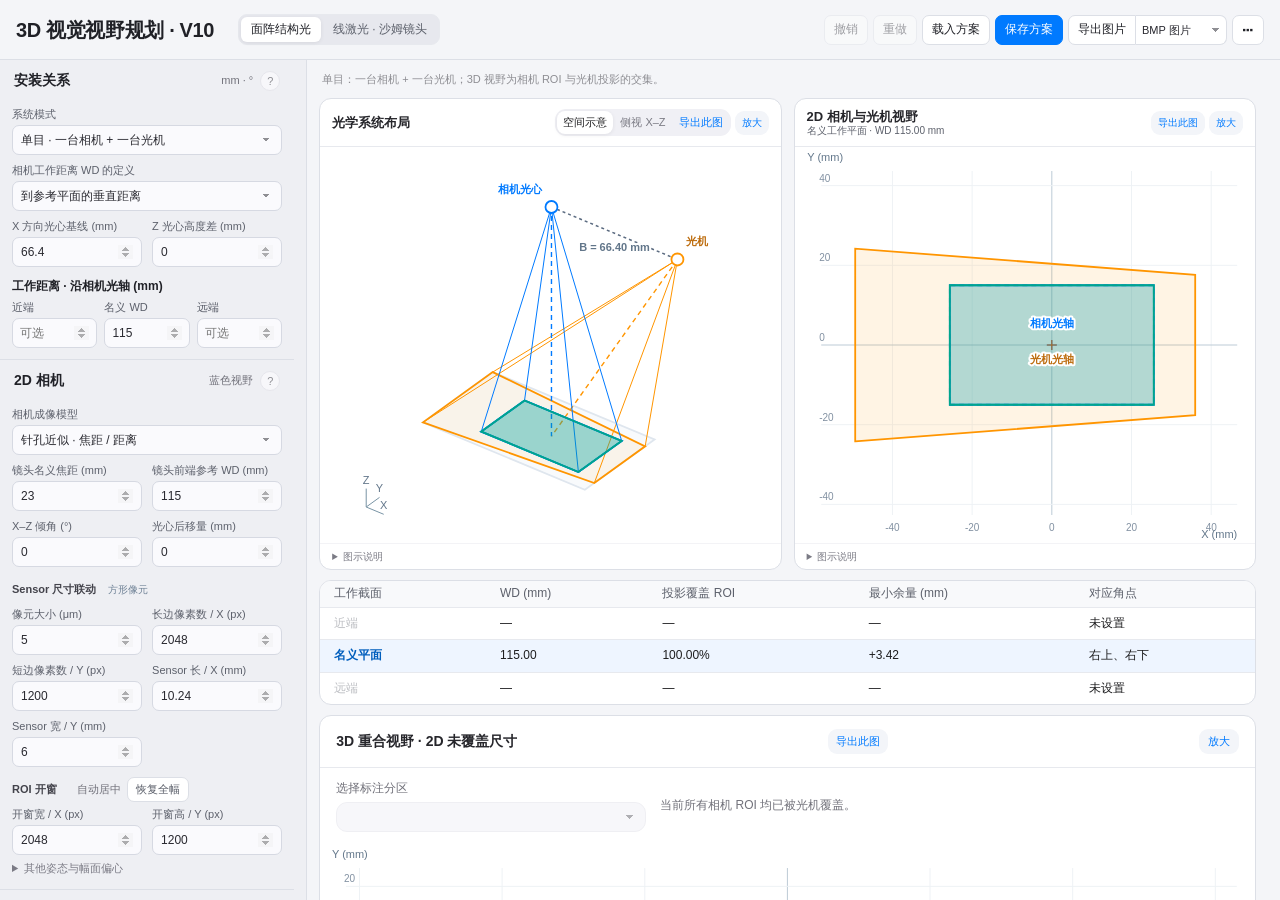
==== index.html @ a99bb9f6 "Deploy the V10.3 field-of-view planner" ====
<!doctype html>
<html lang="zh-CN"><head><meta charset="utf-8"><meta name="viewport" content="width=device-width,initial-scale=1"><title>3D 视觉 · 光机与相机视野规划</title><style>
:root{font-family:Inter,"Segoe UI","Microsoft YaHei",sans-serif;color:#233149;background:#f1f4f8;font-size:14px;--c:#2475cf;--p:#e18a23;--o:#118675}*{box-sizing:border-box}body{margin:0}header{padding:24px 30px 20px;background:#142c43;color:white;display:flex;align-items:center;justify-content:space-between;gap:16px}h1{font-size:24px;font-weight:650;margin:0 0 8px}header p{margin:0;color:#b8c9d9;font-size:13px}.brand{color:#85dbc7;font-size:11px;letter-spacing:2px;margin-bottom:8px}.actions{display:flex;gap:8px;flex-wrap:wrap}button,.filelabel{cursor:pointer;border:1px solid #ced9e3;border-radius:7px;padding:8px 12px;background:white;color:#21374b;font:inherit;font-size:12px}button:hover,.filelabel:hover{background:#eaf2f8}button.primary{background:#137e70;color:white;border-color:#137e70}button:disabled{opacity:.45;cursor:default}main{display:grid;grid-template-columns:340px minmax(0,1fr);max-width:1800px;margin:auto;gap:18px;padding:20px}aside{display:flex;flex-direction:column;gap:12px}.panel{background:white;border:1px solid #dbe3ec;border-radius:10px;overflow:hidden}.phead{padding:14px 16px;border-bottom:1px solid #e9edf2;display:flex;align-items:center;justify-content:space-between;gap:8px}h2{font-size:15px;margin:0;font-weight:650}.body{padding:14px 16px}.small{font-size:12px;color:#65768b;line-height:1.65}.fields{display:grid;grid-template-columns:1fr 1fr;gap:12px}label{display:block;font-size:12px;color:#586a80}input,select{display:block;width:100%;min-width:0;margin-top:5px;border:1px solid #ccd7e1;border-radius:5px;padding:7px 9px;background:#fff;color:#1d3046;font:inherit;font-size:14px}input:focus,select:focus{outline:2px solid #79c6b8;outline-offset:1px}.wide{grid-column:1/-1}details{margin-top:12px}summary{cursor:pointer;color:#566c83;font-size:12px;padding:4px 0}details .fields{margin-top:10px}.device-title{border-left:3px solid var(--c);padding-left:8px}.projector-title{border-color:var(--p)}.content{min-width:0;display:flex;flex-direction:column;gap:16px}.plots{display:grid;grid-template-columns:1fr 1fr;gap:14px}.plot{width:100%;height:370px;display:block;touch-action:pan-y}.caption{padding:0 16px 12px;font-size:11px;line-height:1.65;color:#64768b}.legend{display:flex;gap:14px;flex-wrap:wrap;align-items:center;font-size:12px;color:#526b81}.legend span:before{content:'';display:inline-block;width:10px;height:10px;border-radius:2px;background:var(--c);margin-right:5px}.legend .proj:before{background:var(--p)}.legend .over:before{background:var(--o)}.legend .full:before{background:transparent;border:1px dashed var(--c)}.tabs{display:flex;gap:4px}.tabs button{padding:5px 8px;font-size:11px}.tabs button.active{background:#e0f3ef;border-color:#75b9ad;color:#126b5f}.plane-controls{display:grid;grid-template-columns:auto 140px minmax(0,1fr);align-items:center;gap:16px;padding:14px 16px}.plane-controls input{margin:0}.status{font-size:12px;color:#16786a;background:#eaf5f1;padding:11px 15px;border:1px solid #c7e5dc;border-radius:7px;line-height:1.7}.status.bad{color:#9b4325;background:#fff2e9;border-color:#efc6b5}.error{background:#fff0ee;border:1px solid #e6b2a7;border-radius:8px;padding:13px 16px;color:#9f3628}#error[hidden]{display:none}.table-wrap{overflow:auto}table{border-collapse:collapse;width:100%;font-size:12px;text-align:right}th,td{padding:11px 14px;border-bottom:1px solid #e9edf2;white-space:nowrap}th{font-weight:500;color:#65778c;background:#fafbfd}th:first-child,td:first-child{text-align:left}.details-grid{display:grid;grid-template-columns:1fr 1fr;gap:16px}.note{line-height:1.85;color:#586c81;font-size:12px}.note p{margin:8px 0}.note a{color:#2475cf}.bottom{padding:0 30px 24px;text-align:center;color:#789;font-size:11px}#toast{font-size:12px;color:#c7eee4}svg text{font-family:Inter,"Microsoft YaHei",sans-serif;font-size:11px;fill:#62768a}svg .tick{fill:#8291a2;font-size:10px}svg .annot{font-size:11px;font-weight:600;paint-order:stroke;stroke:white;stroke-width:4px;stroke-linejoin:round}svg .axis{stroke:#bfccd8;stroke-width:1}button:focus-visible,summary:focus-visible{outline:2px solid #167f70;outline-offset:2px}@media(min-width:1400px){.plot{height:420px}}@media(max-width:1100px){main{grid-template-columns:300px minmax(0,1fr)}.plots,.details-grid{grid-template-columns:1fr}}@media(max-width:760px){header{padding:20px;display:block}.actions{margin-top:16px}main{grid-template-columns:1fr;padding:12px}aside{order:1}.content{order:0}.plots{grid-template-columns:1fr}.plane-controls{grid-template-columns:auto 100px}.plane-controls>.small{grid-column:1/-1}.plot{height:340px}}@media print{#printParams{display:block!important;padding:14px;font-size:11px;line-height:1.8}header{background:white;color:#142c43}header p{color:#65768b}aside,.actions,.tabs{display:none}main{display:block;padding:0}.content{gap:10px}.plots{grid-template-columns:1fr 1fr}.plot{height:300px}.panel{break-inside:avoid}.bottom{display:none}}
#singleMag{margin-top:12px}[hidden]{display:none!important}#modelInfo{font-size:12px;line-height:1.7} 
.sensor-editor{padding:13px 12px;background:#f5f9fc;border:1px solid #dce7f0;border-radius:8px}.editor-heading{display:flex;align-items:center;justify-content:space-between;gap:8px;margin-bottom:11px;font-size:12px}.editor-heading>span{font-size:11px;color:#6f8296}.editor-heading button{font-size:11px;padding:5px 7px}.editor-hint{font-size:11px;color:#6b7e91;line-height:1.7;margin:9px 0 0}#sensorInfo{margin:9px 0 0;color:#26796d}#sensorInfo.sensor-warning{color:#a46322}
.roi-editor{margin-top:12px;padding:13px 12px;background:#fff;border:1px solid #dce7f0;border-radius:8px}.roi-editor .fields{margin-top:9px}.roi-editor button{font-size:11px;padding:5px 7px}.roi-editor>button{margin-top:9px} 
main{display:block;max-width:1800px}
.parameter-grid{display:grid;grid-template-columns:minmax(0,1fr);gap:14px}
.parameter-grid>.panel{min-width:0}
.install-panel>.body>.fields{grid-template-columns:repeat(3,minmax(0,1fr))}
.install-panel .fields>.wide{grid-column:auto}
.camera-panel #cameraFields>.fields{grid-template-columns:repeat(6,minmax(0,1fr))}
.camera-panel #cameraFields>.fields>label:first-child{grid-column:span 2}
.camera-panel #cameraFields>.fields>#originOffsetField{grid-column:span 2}
.camera-panel .sensor-editor .fields{grid-template-columns:repeat(5,minmax(0,1fr))}
.camera-panel .sensor-editor .fields>label:first-child{grid-column:auto}
.camera-panel .roi-editor .fields{grid-template-columns:repeat(4,minmax(0,1fr))}
.projector-panel #projectorFields>.fields{grid-template-columns:repeat(6,minmax(0,1fr))}
.projector-panel #projectorFields>.fields>.wide{grid-column:span 2}
.content{margin-top:16px}
@media(max-width:1000px){.parameter-grid{grid-template-columns:1fr}.camera-panel{grid-column:auto;grid-row:auto}.camera-panel #cameraFields>.fields{grid-template-columns:repeat(4,minmax(0,1fr))}.camera-panel .sensor-editor .fields{grid-template-columns:repeat(3,minmax(0,1fr))}.projector-panel #projectorFields>.fields{grid-template-columns:repeat(3,minmax(0,1fr))}.plots,.details-grid{grid-template-columns:1fr}}
@media(max-width:760px){.install-panel>.body>.fields{grid-template-columns:1fr}.camera-panel #cameraFields>.fields,.camera-panel .sensor-editor .fields,.camera-panel .roi-editor .fields,.projector-panel #projectorFields>.fields{grid-template-columns:1fr 1fr}.camera-panel #cameraFields>.fields>label:first-child,.camera-panel #cameraFields>.fields>#originOffsetField,.camera-panel .sensor-editor .fields>label:first-child,.projector-panel #projectorFields>.fields>.wide{grid-column:1/-1}}
@media print{.parameter-grid{display:none}.content{margin-top:0}}.parameter-grid{gap:8px}
.parameter-grid .phead{padding:8px 12px}
.parameter-grid h2{font-size:14px}
.parameter-grid .body{padding:9px 12px}
.parameter-grid .fields{gap:7px 10px}
.parameter-grid label{font-size:11px}
.parameter-grid input,.parameter-grid select{height:31px;margin-top:3px;padding:4px 7px;font-size:13px}
.parameter-grid .small{font-size:11px;line-height:1.4}
.parameter-grid details{margin-top:4px}
.parameter-grid summary{padding:2px 0;font-size:11px}
.parameter-grid .param-help p{margin:4px 0;line-height:1.4}
.parameter-grid .sensor-editor,.parameter-grid .roi-editor{padding:0;margin:0;background:transparent;border:0;border-radius:0}
.camera-panel .sensor-editor{padding-top:2px}
.camera-panel .roi-editor{border-top:1px solid #e7edf3;padding-top:8px}
.parameter-grid .editor-heading{margin-bottom:5px;font-size:11px}
.parameter-grid .editor-heading>span{font-size:10px}
.editor-actions{display:flex;gap:6px}
.parameter-grid .editor-actions button{padding:3px 7px;font-size:11px}
.parameter-grid #sensorInfo{margin:4px 0 0;font-size:11px}
.parameter-grid #roiSensorInfo{display:none}
.parameter-grid .roi-editor .fields{margin-top:0}
.parameter-grid #singleMag{margin-top:6px}
.parameter-grid #baselineInfo{margin:5px 0 0}
.parameter-grid #originOffsetField .small{font-size:10px}
@media(max-width:760px){.parameter-grid .phead{padding:9px 11px}.parameter-grid .body{padding:10px 11px}.parameter-grid .editor-heading{flex-wrap:wrap}}/* Controls use content-sized widths instead of stretching across equal columns. */
.parameter-grid .fields{display:flex;flex-wrap:wrap;align-items:flex-start;gap:7px 10px}
.parameter-grid .fields>label{flex:0 0 120px;min-width:0;max-width:100%}
.parameter-grid .fields>label:has(select){flex-basis:210px}
.parameter-grid .fields>label:has([data-path="camera.wd"]),.parameter-grid .fields>label:has([data-path="camera.magWD"]){flex-basis:145px}
.parameter-grid .fields>label:has([data-path="projector.tr"]){flex-basis:140px}
.parameter-grid #originOffsetField{flex-basis:175px}
.parameter-grid .fields>label:has([data-path="camera.yaw"]),.parameter-grid .fields>label:has([data-path="camera.roll"]),.parameter-grid .fields>label:has([data-path="projector.yaw"]),.parameter-grid .fields>label:has([data-path="projector.roll"]){flex-basis:95px}
.parameter-grid .fields>.sensor-editor,.parameter-grid .fields>.roi-editor{flex:0 0 100%;min-width:0}
.parameter-grid #singleMag:not([hidden]){display:contents}
.parameter-grid .editor-heading{justify-content:flex-start;gap:12px}
.parameter-grid .editor-actions{margin-left:8px}
@media(max-width:760px){.parameter-grid .fields>label{flex-basis:calc(50% - 5px)}.parameter-grid .fields>label:has(select),.parameter-grid #originOffsetField{flex-basis:100%}.parameter-grid .fields>label:has([data-path="camera.wd"]),.parameter-grid .fields>label:has([data-path="camera.magWD"]),.parameter-grid .fields>label:has([data-path="projector.tr"]),.parameter-grid .fields>label:has([data-path="camera.yaw"]),.parameter-grid .fields>label:has([data-path="camera.roll"]),.parameter-grid .fields>label:has([data-path="projector.yaw"]),.parameter-grid .fields>label:has([data-path="projector.roll"]){flex-basis:calc(50% - 5px)}}.parameter-grid .fields>.sensor-roi-row{flex:0 0 100%;display:flex;flex-wrap:wrap;align-items:flex-start;gap:8px 24px;min-width:0}
.sensor-roi-row>.sensor-editor{flex:0 1 640px;min-width:0}
.sensor-roi-row>.roi-editor{flex:0 1 510px;min-width:0}
.camera-panel .sensor-roi-row>.roi-editor{border:0;padding-top:2px}
.sensor-roi-row .editor-heading{min-height:25px}
@media(max-width:760px){.sensor-roi-row>.sensor-editor,.sensor-roi-row>.roi-editor{flex-basis:100%}}/* Independent parameter and results panes. */
body{height:100dvh;display:flex;flex-direction:column;overflow:hidden}
header{flex:none;padding:16px 20px}
main{flex:1;min-height:0;width:100%;max-width:none;margin:0;display:grid;grid-template-columns:370px minmax(0,1fr);gap:14px;padding:14px;overflow:hidden}
.parameter-grid{display:flex;flex-direction:column;gap:8px;height:100%;min-height:0;overflow-y:auto;overscroll-behavior:contain;scrollbar-gutter:stable;padding-right:4px}
.parameter-grid>.panel{flex:none}
.content{height:100%;min-height:0;margin-top:0;overflow-y:auto;overscroll-behavior:contain;scrollbar-gutter:stable;padding-right:4px}
.content>*{flex-shrink:0}
.parameter-grid .fields>label:has(input[data-path]){flex-basis:calc(50% - 5px)}
.parameter-grid .fields>label:has(select){flex-basis:100%}
.parameter-grid #originOffsetField{flex-basis:100%}
.sensor-roi-row>.sensor-editor,.sensor-roi-row>.roi-editor{flex-basis:100%}
.parameter-grid .editor-actions{align-items:center}
.bottom{display:none}
@media(max-width:1100px){main{grid-template-columns:330px minmax(0,1fr)}}
@media(max-width:760px){body{height:auto;display:block;overflow:auto}header{padding:16px}main{display:flex;flex-direction:column;overflow:visible;padding:12px}.parameter-grid{height:auto;max-height:none;overflow:visible;overscroll-behavior:auto;scrollbar-gutter:auto;padding-right:0;order:1}.content{height:auto;overflow:visible;padding-right:0;order:0}}
@media print{body{display:block;height:auto;overflow:visible}main{display:block;overflow:visible}.parameter-grid{display:none}.content{height:auto;overflow:visible}}.output-summary{padding:10px 16px 12px}
.output-summary .rect-size{font-size:22px;font-weight:650;color:#253a50}
.measure-grid{display:grid;grid-template-columns:repeat(2,minmax(0,1fr));gap:8px 14px}
.measure-cell{min-width:0}
.measure-cell span{display:block;font-size:11px;color:#62768a}
.measure-cell strong{font-size:18px;letter-spacing:0;margin:3px 0 0;font-weight:650}
.measure-cell small{font-size:11px;font-weight:400}
.frame-note{font-size:11px;line-height:1.65;color:#62768a;margin-top:7px}
.output-summary .measure-grid{grid-template-columns:repeat(4,minmax(0,1fr))}
.plot-export{font-size:11px;padding:5px 8px}
@media(max-width:760px){.output-summary .measure-grid{grid-template-columns:repeat(2,minmax(0,1fr))}}.parameter-grid input[readonly]{background:#f1f5f9;color:#62768a}.combined-summaries{display:grid;grid-template-columns:1fr;gap:4px}
.combined-summaries h3{font-size:12px;font-weight:600;margin:0;padding:8px 16px 0}
.camera-summary-title{color:#2475cf}.projector-summary-title{color:#bd6c0d}
.overlap-panel{grid-column:1/-1}
.cutout-table{margin-top:12px;border:1px solid #e6e1da;border-radius:6px;overflow:auto}
.cutout-table th,.cutout-table td{padding:9px 12px}
.cutout-title{font-size:12px;margin:14px 0 5px;color:#985743;font-weight:600}
@media(min-width:1700px){.combined-summaries{grid-template-columns:1fr 1fr}.combined-summaries .measure-grid{grid-template-columns:repeat(2,minmax(0,1fr))}}
@media(max-width:760px){.cutout-table th,.cutout-table td{padding:8px}}.layout-panel{display:flex;flex-direction:column}
.layout-panel>.phead,.layout-panel>.caption{flex:none}
/* Keep viewBox aspect ratio from feeding back into the stretched grid row height. */
.layout-panel>#layout{flex:1;min-height:370px;height:0;contain:size;min-width:0}
@media(min-width:1400px){.layout-panel>#layout{min-height:420px}}
@media(max-width:1100px){.layout-panel>#layout{flex:none;height:370px;min-height:0}}
@media(max-width:760px){.layout-panel>#layout{height:340px}}
@media print{.layout-panel>#layout{flex:none;min-height:0;height:300px}}.combined-panel{display:flex;flex-direction:column}
.combined-panel>.phead,.combined-panel>.plot,.combined-panel>.combined-summaries{flex:none}
.combined-panel>.caption{margin-top:auto;flex:none}.region-measures{white-space:normal;min-width:190px;max-width:440px;line-height:1.7}.region-controls{display:flex;align-items:center;gap:14px;padding:12px 16px;flex-wrap:wrap}
.region-controls label{flex:0 1 310px;max-width:100%;min-width:0}
.region-controls select{font-size:12px}
.region-controls .small{flex:1 1 220px}
.cutout-table tr.selected-region{background:#fff5e8}
.cutout-table [data-select-region]{background:transparent;border:0;padding:3px 0;font-size:12px;text-align:left;color:#254c6a}
.region-edge-labels .annot{font-size:12px}.overlap-measures{grid-template-columns:repeat(3,minmax(0,1fr));margin:8px 0}
.output-summary .overlap-measures{grid-template-columns:repeat(3,minmax(0,1fr))}
[hidden]{display:none!important}.right-title{border-color:#af52de}.right-summary-title{color:#af52de}.legend .right-eye:before{background:#af52de}.parameter-grid #singleMag2:not([hidden]){display:contents}.parameter-grid #originOffsetField2{flex-basis:100%}.stereo-mode .combined-summaries .measure-grid{grid-template-columns:repeat(2,minmax(0,1fr))}@media(min-width:1700px){.stereo-mode .combined-summaries{grid-template-columns:repeat(3,minmax(0,1fr))}}@media(max-width:760px){.plane-controls{grid-template-columns:auto 110px}.stereo-mode .combined-summaries{grid-template-columns:1fr}}
@media(min-width:1101px) and (max-width:1699px){.stereo-mode .combined-summaries{grid-template-columns:repeat(2,minmax(0,1fr))}.stereo-mode .combined-summaries>div:last-child{grid-column:1/-1}}.pixel-controls{display:flex;align-items:center;gap:10px;flex-wrap:wrap}.pixel-controls select{width:200px;margin:0;font-size:12px;padding:5px 7px}.pixel-cards{display:grid;grid-template-columns:repeat(auto-fit,minmax(250px,1fr));gap:10px}.pixel-card{min-width:0;padding:8px 10px;background:#f8fbfd;border-radius:6px;border-left:3px solid var(--c)}.pixel-card.camera2{border-color:#af52de}.pixel-card.projector{border-color:var(--p)}.pixel-heading{display:flex;justify-content:space-between;gap:8px;font-size:12px;margin-bottom:7px}.pixel-heading span{font-size:11px;color:#64768b}.pixel-values{font-size:14px;font-weight:600;color:#253a50}.pixel-values span{margin-right:14px}.pixel-card table{font-size:11px}.pixel-card th,.pixel-card td{padding:5px 4px}.pixel-card th{background:transparent}.pixel-card td:first-child{white-space:normal}.pixel-card small{font-weight:400;font-size:10px;color:#64768b}.pixel-note{margin:9px 0 0;font-size:11px;color:#62768a;line-height:1.6}@media(max-width:760px){.pixel-cards{grid-template-columns:1fr}.pixel-panel .phead{align-items:flex-start;flex-wrap:wrap}.pixel-controls select{width:190px}}/* V10: lightweight iOS-inspired surfaces, with the original layout and SVG renderer. */
:root{font-family:-apple-system,BlinkMacSystemFont,"Segoe UI","Microsoft YaHei",sans-serif;color:#1d1d1f;background:#f5f5f7;--c:#007aff;--p:#ff9500;--o:#00a68a;-webkit-font-smoothing:antialiased;font-variant-numeric:tabular-nums}
body{background:radial-gradient(ellipse at 12% 0,#eaf2ff70,transparent 55%),#f5f5f7}
header{background:#ffffffd9;color:#1d1d1f;border-bottom:1px solid #e5e5ea;backdrop-filter:blur(18px);-webkit-backdrop-filter:blur(18px);padding:17px 22px;gap:20px}
h1{font-size:25px;letter-spacing:-.8px;font-weight:680;margin-bottom:5px}header p{color:#73737c;font-size:12px}.brand{color:#007aff;font-weight:650;font-size:10px;letter-spacing:2px;margin-bottom:7px}#toast{color:#6e6e73;margin-top:4px;font-size:11px}.actions{gap:7px}
button,.filelabel{border:1px solid transparent;border-radius:999px;background:#f0f1f5;color:#3a3a3c;padding:8px 13px;transition:background .15s,box-shadow .15s,transform .12s;font-size:12px}button:hover,.filelabel:hover{background:#e8ebf1;box-shadow:0 2px 6px #1d1d1f08}button:active,.filelabel:active{transform:scale(.98)}#save,button.primary{background:#007aff;color:#fff}#save:hover,button.primary:hover{background:#0068df}button:disabled{opacity:.4;transform:none;box-shadow:none}
main{gap:15px;padding:15px}.parameter-grid{gap:10px}.content{gap:14px}.panel{border:1px solid #e5e5ea;border-radius:21px;background:#fff;box-shadow:0 3px 14px #1d1d1f04}.parameter-grid .panel{border-radius:19px;box-shadow:0 2px 8px #1d1d1f03}.phead{border-bottom:1px solid #f0f0f4;padding:13px 16px}.parameter-grid .phead{padding:10px 13px}h2{font-size:14px;font-weight:650;color:#26262b}.parameter-grid h2{font-size:13px}.parameter-grid .body{padding:10px 13px 12px}.device-title{border-radius:2px}.small,label,.caption,.frame-note,.note{color:#71717a}
input,select{border:1px solid #e9e9ef;border-radius:11px;background:#f5f5f9;color:#292930;box-shadow:none;transition:border-color .15s,box-shadow .15s,background .15s}input:focus,select:focus{outline:0;background:#fff;border-color:#007aff;box-shadow:0 0 0 3px #007aff16}.parameter-grid input,.parameter-grid select{height:32px;padding:5px 8px;font-size:12px}.parameter-grid select{padding-right:24px}select{appearance:none;background-image:linear-gradient(45deg,transparent 50%,#8e8e93 50%),linear-gradient(135deg,#8e8e93 50%,transparent 50%);background-position:calc(100% - 15px) 50%,calc(100% - 11px) 50%;background-size:4px 4px;background-repeat:no-repeat;padding-right:26px}.parameter-grid input[readonly]{background:#ededf3;color:#8e8e93}input::-webkit-inner-spin-button{opacity:.45}details{border-radius:10px}summary{color:#7b7b85}.parameter-grid .editor-actions button{border-radius:9px;padding:4px 8px;background:#edf4ff;color:#007aff}.parameter-grid .editor-heading{color:#43434b}.measure-cell span,.frame-note{color:#7b7b86}.measure-cell strong{color:#292930}.plane-controls{padding:13px 16px}.plane-controls input{border-radius:11px}.status{border-radius:15px;background:#eaf8f3;border:1px solid #d6eee4;color:#298368;font-size:11px}.status.bad{background:#fff4e8;border-color:#f5dfc4;color:#ad6226}.error{border-radius:15px}.legend{gap:13px;font-size:11px;color:#7b7b85;padding:0 3px}.legend span:before{border-radius:3px}
.tabs{background:#f0f0f5;border-radius:11px;padding:3px;gap:2px}.tabs button{border:0;border-radius:8px;background:transparent;padding:5px 8px;font-size:11px;color:#7b7b84}.tabs button.active{background:#fff;color:#1d1d1f;box-shadow:0 1px 4px #00000012}.plot-export{background:#f3f5f9;color:#007aff;border-radius:9px;border:0;font-size:11px}.tabs .plot-export{color:#007aff}.output-summary{padding:10px 16px 13px}.output-summary .rect-size{letter-spacing:-.5px}.region-controls select{border-radius:11px}.cutout-table{border-radius:13px;border-color:#ededf2}.cutout-table th{background:#f8f8fb}.cutout-table td,.cutout-table th{border-color:#f0f0f4}tr.selected-region{background:#fff8ed}.pixel-controls select{border-radius:10px;padding:6px 26px 6px 10px;width:195px}.pixel-card{border-radius:14px;background:#f7faff;border:1px solid #e9eff8;padding:9px 11px}.pixel-card.camera2{background:#fbf8ff;border-color:#eee8f7}.pixel-card.projector{background:#fffaf3;border-color:#f7eddc}.pixel-card table th{color:#8e8e98}.pixel-card table td{color:#454550;border-color:#eceef4}.pixel-note{color:#8a8a94}.pixel-heading strong{font-weight:650}.pixel-heading span{color:#92929d}.pixel-values{color:#292930}.parameter-grid::-webkit-scrollbar,.content::-webkit-scrollbar{width:8px}.parameter-grid::-webkit-scrollbar-thumb,.content::-webkit-scrollbar-thumb{background:#c9cbd3;border:2px solid #f5f5f7;border-radius:8px}.parameter-grid::-webkit-scrollbar-track,.content::-webkit-scrollbar-track{background:transparent}button:focus-visible,.filelabel:focus-within,summary:focus-visible{outline:2px solid #007aff;outline-offset:3px}
@media(max-width:1100px){h1{font-size:23px}.actions button,.actions .filelabel{padding:7px 11px}header{gap:14px}}@media(max-width:760px){header{padding:17px 16px}h1{font-size:23px}main{padding:12px}.panel{border-radius:18px}.actions{gap:6px}.actions button,.actions .filelabel{font-size:11px;padding:8px 11px}.pixel-controls{gap:8px}.pixel-controls select{width:190px}}
@media(prefers-reduced-motion:reduce){button,.filelabel,input,select{transition:none}button:active,.filelabel:active{transform:none}}@media print{header{background:#fff;color:#1d1d1f;backdrop-filter:none}.panel{box-shadow:none;border-radius:12px}body{background:#fff}.pixel-card{break-inside:avoid}}
.parameter-grid #originOffsetField,.parameter-grid #originOffsetField2{flex-basis:calc(50% - 5px)}.parameter-grid #originOffsetField .small,.parameter-grid #originOffsetField2 .small{font-size:10px}.actions #imageFormat{width:110px;height:32px;margin:0;border:0;border-radius:999px;padding:6px 24px 6px 12px;background-color:#f0f1f5;font-size:12px}/* V10 tools retain the existing rendering and iOS surfaces. */
.v10-history{display:flex;gap:5px;align-items:center}.v10-history button{padding:7px 10px}.plot-zoom{padding:5px 9px;font-size:11px;color:#007aff;background:#f3f5f9;border:0;border-radius:9px;flex:none}.plots .phead{flex-wrap:wrap}.plots .phead h2{flex:1}.plot-zoom[hidden]{display:none}
#plotDialog{width:calc(100vw - 32px);height:calc(100dvh - 32px);max-width:none;max-height:none;margin:auto;padding:0;border:1px solid #e5e5ea;border-radius:20px;background:#f5f5f7;color:#292930;overflow:hidden}#plotDialog[open]{display:flex;flex-direction:column}#plotDialog::backdrop{background:#1c243d66;backdrop-filter:blur(4px)}.plot-dialog-head{display:flex;align-items:center;justify-content:space-between;gap:12px;padding:12px 18px;flex:none}#plotDialogBody{overflow:auto;flex:1;min-height:0;padding:0 12px 12px}#plotDialogBody>.panel{min-height:100%;width:100%}.expanded-plot .plot{height:clamp(320px,62dvh,1000px);flex:none;min-height:0}.expanded-plot.layout-panel>#layout{flex:1;min-height:clamp(320px,65dvh,1200px);height:0}.expanded-plot .combined-summaries{grid-template-columns:repeat(auto-fit,minmax(260px,1fr))}.expanded-plot .combined-summaries>div:last-child{grid-column:auto}.expanded-plot .phead{flex-wrap:wrap;justify-content:flex-end}.expanded-plot>.phead>h2{display:none}@media(max-width:1100px){.v10-history{flex-wrap:wrap}#plotDialog .output-summary .measure-grid{grid-template-columns:repeat(2,minmax(0,1fr))}}@media print{.v10-history,.plot-zoom{display:none}#plotDialog[open]{position:static;width:100%;height:auto;border:0}.plot-dialog-head{display:none}}.clearance-block{margin-top:10px;padding:10px 11px;background:#f4faf7;border:1px solid #e0eee6;border-radius:12px}.clearance-heading{display:flex;flex-wrap:wrap;justify-content:space-between;gap:6px;font-size:11px;color:#298368}.clearance-heading small{font-size:10px;font-weight:400}.clearance-heading>span{font-weight:650}.clearance-grid{display:grid;grid-template-columns:repeat(2,minmax(0,1fr));gap:7px 14px;margin-top:8px}.clearance-grid>div{display:flex;flex-wrap:wrap;justify-content:space-between;gap:4px;align-items:baseline}.clearance-grid span{font-size:11px;color:#71717a}.clearance-grid strong{font-size:15px;font-weight:650;color:#292930}.clearance-note{font-size:10px;color:#81818b;line-height:1.6;margin-top:7px}.clearance-compact{margin-top:8px;font-size:11px;color:#298368;line-height:1.6}.clearance-compact.overflow{color:#a26832}
/* Margin values share the white summary surface; hidden values retain their space. */
.combined-panel>.combined-summaries,.stereo-mode .combined-panel>.combined-summaries{grid-template-columns:repeat(auto-fit,minmax(min(100%,440px),1fr))}.combined-panel>.combined-summaries>div:last-child,.stereo-mode .combined-panel>.combined-summaries>div:last-child{grid-column:auto}.camera-summary-row{display:grid;grid-template-columns:minmax(0,1fr) 176px;gap:24px;align-items:start}.camera-main-info{min-width:0}.camera-main-info .measure-grid{grid-template-columns:repeat(2,minmax(0,1fr))}.clearance-slot{min-width:0;min-height:126px}.clearance-slot .clearance-block{margin:0;padding:0;background:transparent;border:0;border-radius:0}.clearance-slot .clearance-heading{display:flex;align-items:baseline;justify-content:flex-start;gap:6px;font-size:11px;font-weight:500;line-height:16px;color:#71717a}.clearance-slot .clearance-heading small{font-size:10px;font-weight:400;color:#8e8e93}.clearance-slot .clearance-grid{gap:9px 20px;margin-top:10px}.clearance-slot .clearance-grid>div{display:block;min-width:0}.clearance-slot .clearance-grid span{display:block;font-size:11px;line-height:15px;color:#8e8e93}.clearance-slot .clearance-grid strong{display:block;margin-top:2px;font-size:16px;line-height:20px;letter-spacing:-.2px;font-weight:600;color:#3a3a3c;font-variant-numeric:tabular-nums}.clearance-min{display:flex;align-items:baseline;gap:12px;margin-top:12px;font-size:11px;line-height:16px}.clearance-min span{color:#8e8e93}.clearance-min strong{font-size:12px;font-weight:600;color:#298368;font-variant-numeric:tabular-nums}.clearance-slot .clearance-compact{margin:0;padding:0;border:0;background:transparent;color:#a26832;font-size:12px;line-height:1.7}.clearance-slot .clearance-compact span{display:block;margin-top:5px;font-size:11px;color:#8e8e93}

/* Two complete columns share the same header, body and bottom boundaries. */
.camera-summary-row{padding:8px 16px 13px;align-items:stretch}.camera-column{display:grid;grid-template-rows:16px minmax(112px,1fr);row-gap:10px;min-width:0}.camera-summary-row .camera-column>h3{padding:0;margin:0;font-size:12px;font-weight:600;line-height:16px;min-height:16px}.camera-summary-row .clearance-title{color:#71717a}.clearance-title small{font-size:10px;font-weight:400;color:#8e8e93}.camera-summary-row .camera-column>.output-summary{padding:0}.camera-main-info{display:flex;flex-direction:column;min-height:112px}.camera-main-info>.rect-size{line-height:28px}.camera-main-info>.frame-note:last-child{margin-top:auto;padding-top:8px}.clearance-slot{min-height:112px}.clearance-slot .clearance-block{height:100%;display:flex;flex-direction:column}.clearance-slot .clearance-grid{margin-top:0;flex:none}.clearance-min{margin-top:auto;padding-top:8px;line-height:18.15px;flex:none}.clearance-min strong{font-size:11px;line-height:18.15px}.clearance-min span{line-height:18.15px}
.clearance-slot .clearance-outside>span,.clearance-slot .clearance-outside>strong{color:#b66a27}.clearance-slot .clearance-grid>div>span{white-space:nowrap}.product-selector{display:flex;width:max-content;max-width:100%;gap:3px;padding:3px;margin-top:12px;background:#eeeef3;border-radius:12px}.product-selector button{font-size:12px;padding:6px 12px;border:0;border-radius:9px;background:transparent;color:#7b7b85}.product-selector button:focus{outline:none}.product-selector[data-keyboard-focus="true"] button:focus-visible{outline:2px solid #007aff;outline-offset:-3px}.product-selector button[aria-pressed="true"]{background:#fff;color:#1d1d1f;box-shadow:0 1px 4px #00000012}.line-mode header .structured-actions{display:none!important}.line-actions{gap:6px;align-items:center}.line-actions select{width:110px;height:32px;margin:0;border:0;border-radius:999px;background-color:#f0f1f5;font-size:12px}.line-parameters .fields>label{flex:0 0 calc(50% - 5px)}.line-parameters .phead h2{font-size:13px}.line-parameters .phead .small{font-size:10px}.line-link-note{margin:8px 0 0;line-height:1.6!important}.laser-plots{display:grid;grid-template-columns:minmax(0,1fr) minmax(0,1fr);gap:14px}.laser-panel{display:grid;grid-template-rows:auto 420px minmax(164px,1fr);min-width:0}.laser-panel .phead{min-height:50px;flex-wrap:wrap;padding:11px 14px}.laser-panel h2{font-size:14px}.line-plot-actions{display:flex;gap:5px}.line-plot-actions button{border:0;background:#f3f5f9;color:#007aff;border-radius:9px;font-size:11px;padding:5px 8px}.line-plot{display:block;width:100%;height:420px;contain:size;min-width:0;touch-action:pan-y}.laser-info{padding:11px 16px 13px;min-width:0;display:flex;flex-direction:column;justify-content:space-between;gap:9px}.line-dimension-grid{display:grid;grid-template-columns:repeat(3,minmax(0,1fr));gap:15px 10px}.line-install-grid{display:grid;grid-template-columns:repeat(2,minmax(0,1fr));gap:15px 14px}.laser-info span{display:block;font-size:11px;color:#8e8e93}.laser-info strong{display:block;font-size:19px;line-height:1.4;font-weight:650;color:#292930;font-variant-numeric:tabular-nums}.laser-info strong small{font-size:10px;font-weight:400}.laser-info p{margin:0;font-size:10px;line-height:1.7}.line-sum-note{display:flex;align-items:center;font-size:10px;line-height:1.6;color:#8e8e93}.line-model-note{font-size:11px;margin:0 3px;line-height:1.75}.line-dialog{width:calc(100vw - 32px);height:calc(100dvh - 32px);max-width:none;max-height:none;margin:auto;padding:0;border:1px solid #e5e5ea;border-radius:20px;background:#f5f5f7;color:#292930;overflow:hidden}.line-dialog[open]{display:flex;flex-direction:column}.line-dialog::backdrop{background:#1c243d66;backdrop-filter:blur(4px)}#lineDialogBody{overflow:auto;flex:1;min-height:0;padding:0 12px 12px}.line-expanded{width:100%;min-height:100%;grid-template-rows:auto minmax(420px,1fr) auto}.line-expanded .line-plot{height:100%;min-height:420px}.line-expanded .phead h2{display:none}.line-expanded .phead{justify-content:flex-end}.line-expanded .laser-info{min-height:145px}@media(max-width:1100px){.laser-plots{grid-template-columns:1fr}.laser-panel{grid-template-rows:auto 380px auto}.line-plot{height:380px}.laser-info{min-height:160px}}@media(max-width:760px){.product-selector{flex-wrap:wrap}.line-dimension-grid{grid-template-columns:repeat(2,minmax(0,1fr))}.laser-panel{grid-template-rows:auto 360px auto}.line-plot{height:360px}.line-dialog .line-plot{min-height:360px}.line-parameters{max-height:none}}@media print{.product-selector,.line-actions,.line-plot-actions{display:none!important}.line-mode #structuredMain{display:none}.line-mode #lineMain{display:block}.line-mode .line-parameters{display:none}.line-mode .line-content{display:block}.laser-plots{grid-template-columns:1fr 1fr}.laser-panel{break-inside:avoid;grid-template-rows:auto 320px auto}.line-plot{height:320px}}.line-parameters .fields>label.wide{flex-basis:100%}.line-parameters select{width:100%}.line-sampling-panel .phead{padding:11px 16px}.line-sampling-panel h2{font-size:14px}.line-sampling{display:grid;grid-template-columns:repeat(3,minmax(0,1fr));gap:18px;padding:12px 16px 10px}.line-sample{min-width:0}.line-sample h3{font-size:12px;font-weight:600;color:#292930;margin:0 0 8px}.line-sample>div{display:flex;align-items:baseline;gap:10px;flex-wrap:wrap;line-height:1.75}.line-sample span{font-size:11px;color:#8e8e93}.line-sample strong{font-size:14px;font-weight:600;color:#3a3a3c;font-variant-numeric:tabular-nums}.line-sampling-panel .caption{font-size:10px}@media(max-width:900px){.line-sampling{gap:10px}.line-sample>div{gap:6px}.line-sample strong{font-size:13px}}@media(max-width:760px){.line-sampling{grid-template-columns:1fr;gap:14px}.line-sample>div{display:inline-flex;margin-right:18px}}</style><style>
/* V10 desktop styling. Apply to the application shell and controls, not SVG plots. */
:root {
  --workbench-bg: #f4f5f8;
  --workbench-sidebar: #eeeff3;
  --workbench-surface: #fff;
  --workbench-divider: #dcdfe6;
  --workbench-quiet-divider: #e7e9ee;
  --workbench-text: #202127;
  --workbench-secondary: #5c606b;
  --workbench-accent: #007aff;
  --workbench-control-radius: 7px;
  --workbench-panel-radius: 12px;
  --workbench-control-height: 30px;
  --workbench-gap: 12px;
  --workbench-sidebar-width: clamp(280px, 24vw, 370px);
}

body { background: var(--workbench-bg); }
body header.fov-toolbar {
  display: grid;
  grid-template-columns: 208px auto minmax(0, 1fr);
  align-items: center;
  min-height: 60px;
  padding: 10px 16px;
  gap: 6px 14px;
  color: var(--workbench-text);
  background: var(--workbench-bg);
  border-bottom: 1px solid var(--workbench-divider);
  backdrop-filter: none;
  position: relative;
  z-index: 2;
}
.fov-toolbar > div { min-width: 0; }
.fov-toolbar .brand, .fov-toolbar p { display: none; }
.fov-toolbar h1 { margin: 0; font-size: 20px; font-weight: 650; line-height: 26px; letter-spacing: -.35px; }
.fov-toolbar .product-selector {
  margin: 0;
  padding: 2px;
  gap: 2px;
  flex-wrap: nowrap;
  border: 1px solid var(--workbench-quiet-divider);
  border-radius: 9px;
  background: #e7e8ee;
}
.fov-toolbar .product-selector button {
  flex: 1 0 auto;
  padding: 4px 10px;
  border-radius: 6px;
  font-size: 12px;
  line-height: 17px;
  white-space: nowrap;
  color: var(--workbench-secondary);
}
.fov-toolbar .product-selector button[aria-pressed="true"] { color: var(--workbench-text); }
.header-toolbar-slot { position: relative; min-width: 0; width: 100%; }
.header-toolbar-slot > .actions {
  width: 100%;
  margin: 0;
  gap: 5px;
  align-items: center;
  justify-content: flex-end;
}
.fov-toolbar .v10-history { gap: 5px; flex-wrap: nowrap; }
.line-mode header .structured-actions { display: none !important; }
header.toolbar-measuring .header-toolbar-slot > .actions {
  display: flex !important;
  position: absolute;
  top: 0;
  left: 0;
  visibility: hidden !important;
}
.fov-toolbar .actions button, .fov-toolbar .filelabel, .toolbar-more > summary {
  height: var(--workbench-control-height);
  padding: 0 9px;
  display: inline-flex;
  align-items: center;
  justify-content: center;
  white-space: nowrap;
  font-size: 12px;
  border: 1px solid var(--workbench-divider);
  border-radius: var(--workbench-control-radius);
  background: var(--workbench-surface);
  color: var(--workbench-text);
}
.fov-toolbar .actions button:not(:disabled):hover, .fov-toolbar .filelabel:hover, .toolbar-more > summary:hover {
  background: #ebedf2;
  box-shadow: none;
}
.fov-toolbar .actions :is(#save, #lineSave) {
  color: white;
  background: var(--workbench-accent);
  border-color: var(--workbench-accent);
}
.fov-toolbar .actions :is(#save, #lineSave):hover { background: #0069df; }
.fov-toolbar .filelabel:focus-visible, .toolbar-more > summary:focus-visible { outline: 2px solid var(--workbench-accent); outline-offset: 1px; }
.toolbar-export-group { display: inline-flex; align-items: center; }
.fov-toolbar .toolbar-export-group > button { border-radius: var(--workbench-control-radius) 0 0 var(--workbench-control-radius); }
.fov-toolbar .toolbar-export-group :is(#imageFormat, #lineFormat) {
  width: 91px;
  height: var(--workbench-control-height);
  margin: 0;
  padding: 0 16px 0 6px;
  border: 1px solid var(--workbench-divider);
  border-left: 0;
  border-radius: 0 var(--workbench-control-radius) var(--workbench-control-radius) 0;
  font-size: 11px;
  background-color: var(--workbench-surface);
  background-position: calc(100% - 10px) 50%, calc(100% - 6px) 50%;
}
/* Keep the current format visible as a compact BMP/SVG selector. */
.toolbar-more { position: relative; margin: 0; }
.toolbar-more > summary { width: 32px; padding: 0; font-size: 19px; line-height: 1; }
.toolbar-more > summary::-webkit-details-marker { display: none; }
.toolbar-more[open] > summary { background: #e7e8ee; }
.toolbar-more-items {
  position: absolute;
  inset: calc(100% + 5px) 0 auto auto;
  z-index: 1;
  display: grid;
  min-width: 132px;
  padding: 4px;
  gap: 2px;
  background: var(--workbench-surface);
  border: 1px solid var(--workbench-divider);
  border-radius: 9px;
  box-shadow: 0 4px 14px #2021271a;
}
.fov-toolbar .toolbar-more-items > button { justify-content: flex-start; border: 0; padding-inline: 8px; }
.fov-toolbar #toast {
  position: absolute;
  inset: calc(100% + 10px) 20px auto auto;
  max-width: min(34vw, 440px);
  margin: 0;
  line-height: 18px;
  font-size: 11px;
  color: var(--workbench-secondary);
  white-space: nowrap;
  overflow: hidden;
  text-overflow: ellipsis;
  pointer-events: none;
}
.fov-toolbar #toast:empty { display: none; }
body:has(.fov-toolbar #toast:not(:empty)) #structuredMain .content > #modelInfo,
body:has(.fov-toolbar #toast:not(:empty)) #lineMain .content > #lineStatus:not(.bad) { padding-inline-end: min(35vw, 450px); }

#structuredMain, #lineMain { gap: var(--workbench-gap); }
:is(#structuredMain, #lineMain) .content .panel {
  border-color: var(--workbench-divider);
  border-radius: var(--workbench-panel-radius);
  box-shadow: none;
}
:is(#structuredMain, #lineMain) .content .phead { border-color: var(--workbench-quiet-divider); }
:is(#structuredMain, #lineMain) > .parameter-grid {
  gap: 0;
  background: var(--workbench-sidebar);
}
:is(#structuredMain, #lineMain) > .parameter-grid > .panel {
  background: transparent;
  border: 0;
  border-radius: 0;
  box-shadow: none;
}
:is(#structuredMain, #lineMain) > .parameter-grid > .panel:not([hidden]) ~ .panel { border-top: 1px solid var(--workbench-divider); }
:is(#structuredMain, #lineMain) .parameter-grid .phead {
  min-height: 38px;
  padding: 7px 14px 4px;
  border: 0;
  gap: 6px;
  flex-wrap: nowrap;
}
:is(#structuredMain, #lineMain) .parameter-grid .phead h2 { color: var(--workbench-text); font-size: 14px; white-space: nowrap; }
:is(#structuredMain, #lineMain) .parameter-grid .phead > .small {
  min-width: 0; white-space: nowrap; overflow: hidden; text-overflow: ellipsis;
}
#structuredMain .parameter-grid .device-title { border: 0; padding-left: 0; }
:is(#structuredMain, #lineMain) .parameter-grid .body { padding: 3px 14px 12px; }
:is(#structuredMain, #lineMain) .parameter-grid label { color: var(--workbench-secondary); line-height: 15px; }
:is(#structuredMain, #lineMain) .parameter-grid :is(input, select) {
  height: var(--workbench-control-height);
  background-color: #fafafd;
  border-color: #d6d9e2;
  border-radius: var(--workbench-control-radius);
}
:is(#structuredMain, #lineMain) .parameter-grid input[readonly] { background: #e8eaf0; color: var(--workbench-secondary); }
:is(#structuredMain, #lineMain) .parameter-grid :is(input, select):focus {
  background-color: var(--workbench-surface);
  border-color: var(--workbench-accent);
}
:is(#structuredMain, #lineMain) .parameter-grid button:not(.parameter-help-trigger) {
  border: 1px solid var(--workbench-divider);
  border-radius: var(--workbench-control-radius);
  background: var(--workbench-surface);
  color: var(--workbench-secondary);
}
:is(#structuredMain, #lineMain) .parameter-grid button:not(.parameter-help-trigger):hover { background: #e7e9f0; }
:is(#structuredMain, #lineMain) .parameter-grid .parameter-notes { border-color: var(--workbench-divider); color: var(--workbench-secondary); }

@media (min-width: 761px) {
  #structuredMain, #lineMain {
    grid-template-columns: var(--workbench-sidebar-width) minmax(0, 1fr);
    padding: 0 12px 0 0;
  }
  :is(#structuredMain, #lineMain) > .parameter-grid { border-right: 1px solid var(--workbench-divider); }
  :is(#structuredMain, #lineMain) > .content { padding-top: 10px; padding-bottom: 12px; }
}
@media (min-width: 761px) and (max-width: 1000px) { :root { --workbench-sidebar-width: 260px; } }
@media (max-width: 940px) {
  body header.fov-toolbar { grid-template-columns: 208px minmax(0, 1fr); }
  .fov-toolbar > div:last-child { grid-column: 1 / -1; }
}
@media (max-width: 760px) {
  #structuredMain, #lineMain { padding: 10px; }
  .fov-toolbar .actions { justify-content: flex-start; }
  .fov-toolbar #toast { inset-block-start: calc(100% + 8px); max-width: 46vw; inset-inline-end: 13px; }
  body:has(.fov-toolbar #toast:not(:empty)) #structuredMain .content > #modelInfo,
  body:has(.fov-toolbar #toast:not(:empty)) #lineMain .content > #lineStatus:not(.bad) { padding-inline-end: 48vw; }
  :is(#structuredMain, #lineMain) > .parameter-grid { border: 1px solid var(--workbench-divider); border-radius: var(--workbench-panel-radius); }
}
@media (max-width: 500px) {
  body header.fov-toolbar { grid-template-columns: minmax(0, 1fr); padding: 8px 10px; gap: 7px; }
  .fov-toolbar h1 { font-size: 18px; line-height: 23px; }
  .toolbar-more-items { max-width: calc(100vw - 20px); }
}
@media print {
  body header.fov-toolbar { display: block; min-height: 0; padding: 0 0 10px; color: #000; background: white; }
  .fov-toolbar p { display: block; }
  .fov-toolbar .header-toolbar-slot, .fov-toolbar #toast, .fov-toolbar .product-selector { display: none !important; }
}

/* Camera depth-of-field comparisons share one three-column grid. */
.dof-panel .phead { padding: 10px 14px; }
.dof-panel .body { padding: 10px 14px 12px; }
.dof-group + .dof-group { margin-top: 14px; padding-top: 12px; border-top: 1px solid var(--workbench-quiet-divider); }
.dof-group-head { display: flex; flex-wrap: wrap; align-items: baseline; gap: 3px 12px; margin-bottom: 7px; }
.dof-group-head h3, .dof-result h4 { margin: 0; color: var(--workbench-text); font-size: 13px; }
.dof-controls { display: flex; flex-wrap: wrap; gap: 7px 10px; }
.dof-input { flex: 1 1 95px; min-width: 70px; max-width: 160px; }
.dof-input-pair { display: grid; flex: 1 1 166px; min-width: 156px; max-width: 225px; grid-template-columns: minmax(0, 1fr) 94px; align-content: end; column-gap: 5px; }
.dof-input-pair > label { grid-column: 1 / -1; }
.dof-controls label { font-size: 11px; }
.dof-input-pair > select { padding-inline: 7px 23px; }
.dof-controls input, .dof-controls select { height: var(--workbench-control-height); margin-top: 3px; padding-block: 4px; font-size: 12px; border-radius: var(--workbench-control-radius); }
.dof-controls input[readonly] { background: #eeeff3; }
.dof-datum, .dof-error, .dof-note { margin: 7px 0; font-size: 11px; }
.dof-error { color: #a13e26; }
.dof-results { display: grid; grid-template-columns: repeat(3, minmax(0, 1fr)); gap: 8px; }
.dof-result { min-width: 0; padding: 10px; border: 1px solid var(--workbench-quiet-divider); border-radius: var(--workbench-panel-radius); background: #fafafd; overflow-wrap: anywhere; }
.dof-method, .dof-hyperfocal { font-size: 11px; }
.dof-total { display: flex; flex-wrap: wrap; align-items: baseline; justify-content: space-between; gap: 1px 8px; margin-top: 7px; color: var(--workbench-secondary); font-size: 11px; }
.dof-total strong { color: var(--workbench-text); font-size: 19px; line-height: 1.25; }
.dof-result dl { display: grid; gap: 3px; margin: 6px 0 0; font-size: 11px; }
.dof-result dl > div { display: flex; flex-wrap: wrap; justify-content: space-between; gap: 1px 6px; }
.dof-result dt { color: var(--workbench-secondary); }
.dof-result dd { margin: 0; color: var(--workbench-text); }
.dof-hyperfocal { margin-top: 5px; }
.dof-note { margin-bottom: 0; }

@media (max-width: 540px) {
  .dof-panel .phead, .dof-panel .body { padding-inline: 10px; }
  .dof-input { flex-basis: 125px; max-width: none; }
  .dof-input-pair { max-width: none; }
  .dof-results { gap: 5px; }
  .dof-result { padding: 7px 6px; }
  .dof-result h4 { font-size: 12px; }
  .dof-total { display: block; }
  .dof-total strong { display: block; font-size: 16px; }
  .dof-result dl > div { display: block; }
}

.dof-diffraction { margin-top: 8px; padding: 8px 10px; border: 1px solid var(--workbench-quiet-divider); border-radius: var(--workbench-panel-radius); }
.dof-diffraction h4 { margin: 0; color: var(--workbench-text); font-size: 12px; }
.dof-diffraction h4 span { margin-left: 4px; font-size: 11px; font-weight: 400; }
.dof-diffraction dl { display: grid; grid-template-columns: repeat(3, minmax(0, 1fr)); gap: 6px; margin: 5px 0; overflow-wrap: anywhere; }
.dof-diffraction dt { font-size: 11px; color: var(--workbench-secondary); }
.dof-diffraction dd { margin: 1px 0 0; color: var(--workbench-text); font-size: 14px; font-weight: 600; }
.dof-diffraction-note, .dof-diffraction-error { margin: 4px 0 0; font-size: 11px; }

#structuredMain .install-panel .fields > .depth-distance-fields {
  flex: 1 0 100%;
  min-width: 0;
  border: 0;
  margin: 3px 0 0;
  padding: 0;
}
.depth-distance-fields legend {
  margin-bottom: 5px;
  padding: 0;
  color: var(--workbench-text);
  font-size: 12px;
  font-weight: 600;
}
.depth-distance-grid { display: grid; grid-template-columns: repeat(3, minmax(0, 1fr)); gap: 7px; }
#structuredMain .parameter-grid .depth-distance-grid input { padding-inline: 7px; }
.depth-distance-grid input[aria-invalid="true"] { border-color: #b14e3a; }
.depth-input-error { margin: 6px 0 0; color: #a13e26; font-size: 11px; line-height: 1.5; }
.overview-plot-title { min-width: 0; }
.overview-plot-title h2 { line-height: 15px; }
.depth-current {
  display: block;
  color: var(--workbench-secondary);
  font-size: 10px;
  line-height: 13px;
  white-space: nowrap;
}
.depth-comparison { min-width: 0; overflow: hidden; container-type: inline-size; }
.depth-comparison table { width: 100%; border-collapse: collapse; font-size: 12px; line-height: 1.3; font-variant-numeric: tabular-nums; }
.depth-comparison th, .depth-comparison td { white-space: normal; overflow-wrap: anywhere; padding: 5px 14px; border-bottom: 1px solid var(--workbench-quiet-divider); text-align: left; }
.depth-comparison thead th { background: #f8f9fb; font-weight: 500; color: var(--workbench-secondary); }
.depth-comparison tbody th { background: transparent; }
.depth-comparison tbody tr:last-child > * { border-bottom: 0; }
.depth-comparison tr[data-enabled="true"] { cursor: pointer; }
.depth-comparison tr[data-enabled="true"]:hover { background: #f2f6fb; }
.depth-comparison tr[data-active="true"] { background: #eef5ff; }
.depth-comparison button[data-depth] { display: inline-block; border: 0; border-radius: 5px; background: transparent; padding: 3px 5px; margin-left: -5px; color: var(--workbench-text); font-size: inherit; font-weight: 550; white-space: nowrap; }
.depth-comparison button[data-depth]:disabled { cursor: default; color: var(--workbench-secondary); }
.depth-comparison button[aria-pressed="true"] { color: #005ebd; font-weight: 650; }
.depth-comparison button:focus-visible { outline: 2px solid var(--workbench-accent); }
.depth-comparison .depth-overflow { color: #a44224; font-weight: 650; }
.depth-comparison .depth-worst { font-size: 10px; margin-left: 5px; color: var(--workbench-secondary); }
.depth-comparison [data-corners] span { display: inline-block; }
.depth-comparison [data-corners] span + span { margin-left: 8px; }
@container (max-width: 600px) {
  .depth-comparison table { font-size: 11px; }
  .depth-comparison th, .depth-comparison td { padding: 5px 4px; }
  .depth-comparison th:first-child { padding-left: 8px; }
  .depth-comparison [data-corners] span { display: block; }
  .depth-comparison [data-corners] span + span { margin-left: 0; }
}
@media print { .depth-comparison { break-inside: avoid; } .depth-comparison button[data-depth] { display: inline !important; } }

@media (max-width: 1100px) {
  #structuredMain .plots > .panel.combined-panel > .phead {
    flex-wrap: nowrap;
    padding-block: 7px;
  }
  .combined-panel .overview-plot-tools > button { white-space: nowrap; }
}

</style></head><body>
<header><div><div class="brand">OPTICAL WORKBENCH / 10</div><h1>3D 视觉视野规划 · v10</h1><p>光机投影 × 相机拍摄 → 工作平面上的共同视野</p></div><div><div class="actions"><button id="reset">恢复示例</button><button id="save">保存方案</button><label class="filelabel">载入方案<input id="load" type="file" accept=".json" hidden style="display:none"></label><button id="csv">导出结果 CSV</button><select id="imageFormat" aria-label="导出图片格式" title="单幅和整套图均使用此格式"><option value="bmp">BMP 图片</option><option value="svg">SVG 矢量图</option></select><button id="svgExport">导出图片</button><button id="print">打印 / PDF</button></div><div id="toast" aria-live="polite"></div></div></header>
<main id="structuredMain"><div class="parameter-grid">
<section class="panel install-panel"><div class="phead"><h2>安装关系</h2><span class="small">mm · °</span></div><div class="body"><div class="fields">
<label class="wide">系统模式<select id="sceneMode"><option value="mono">单目 · 一台相机 + 一台光机</option><option value="stereo">双目 · 左相机 + 中置光机 + 右相机</option></select></label><label class="wide">相机工作距离 WD 的定义<select data-path="wdMode"><option value="normal">到参考平面的垂直距离</option><option value="axis">沿光轴到参考平面的距离</option></select></label>

<label id="monoBaselineField">X 方向光心基线 (mm)<input data-path="baseline" type="number" step="0.1"></label><label id="monoZField">Z 光心高度差 (mm)<input data-path="mountZ" type="number" step="0.1"></label>
<label class="stereo-only" hidden>左相机距光机 X 间距 (mm)<input data-path="stereoMount.leftGap" type="number" min="0" step="0.1"></label><label class="stereo-only" hidden>右相机距光机 X 间距 (mm)<input data-path="stereoMount.rightGap" type="number" min="0" step="0.1"></label><label class="stereo-only" hidden>左相机相对光机 Z (mm)<input data-path="stereoMount.leftZ" type="number" step="0.1"></label><label class="stereo-only" hidden>右相机相对光机 Z (mm)<input data-path="stereoMount.rightZ" type="number" step="0.1"></label>
<fieldset class="depth-distance-fields">
<legend>工作距离 · 沿相机光轴 (mm)</legend>
<div class="depth-distance-grid">
<label>近端<input id="nearWD" type="number" min="0.000001" step="any" placeholder="可选" aria-describedby="depthError"></label>
<label id="workingDistanceField">名义 WD<input id="otherWD" type="number" min="0.000001" step="any" aria-describedby="depthError"></label>
<label>远端<input id="farWD" type="number" min="0.000001" step="any" placeholder="可选" aria-describedby="depthError"></label>
</div>
<p class="depth-input-error" id="depthError" role="status" hidden></p>
</fieldset>
</div><details class="param-help"><summary>距离与角度说明</summary><p class="small" id="baselineInfo"></p><p class="small">X 基线为光机相对相机的水平距离；Z 高度差默认 0，正值表示光机高于相机。Y 固定为 0。光机工作距离由相机距离与 Z 高度差联动计算。相机 WD 从镜头前端计量；光机 WD 从等效投影光心计量。参考平面 Z=0。双目时光机 X=0，左相机在负 X、右相机在正 X；两侧 Z 正值表示相机高于光机。两种模式独立记忆参数。正倾角朝 +X，负倾角朝 −X。名义工作平面为 Z=0，其 WD 与相机参考 WD 联动。近端、名义和远端 WD 均从镜头前端沿光轴计量，双目时以左相机为准。近端与远端可选，光机距离随所选平面联动。</p><p class="small" id="distanceHint"></p><div class="caption" id="workingInfo"></div></details></div></section>
<section class="panel camera-panel"><div class="phead"><h2 class="device-title" id="cameraTitle">2D 相机</h2><span class="small">蓝色视野</span></div><div class="body" id="cameraFields"></div></section>
<section class="panel camera-panel stereo-only" id="rightCameraPanel" hidden><div class="phead"><h2 class="device-title right-title">右相机</h2><button id="copyLeftCamera" type="button">复制左相机 · 倾角镜像</button></div><div class="body" id="cameraFields2"></div><div class="caption">右相机参考距离按左相机参考距离、两侧高度差和右侧倾角联动。</div></section><section class="panel projector-panel"><div class="phead"><h2 class="device-title projector-title">光机 / 投影器</h2><span class="small">橙色视野</span></div><div class="body" id="projectorFields"></div></section>

</div><div class="content">
<div id="error" class="error" role="alert" hidden></div>
<div id="modelInfo" class="status"></div>
<section class="panel pixel-panel"><div class="phead"><h2>物方像素间距</h2><div class="pixel-controls"><label for="pixelMode">计算方式</label><select id="pixelMode" data-path="pixelMode"><option value="normal">正视矩形（默认）</option><option value="tilted">考虑倾斜影响</option></select><span class="small">mm / 像素</span></div></div><div class="body"><div id="pixelOutput" class="pixel-cards" aria-live="polite"></div><p id="pixelNote" class="pixel-note"></p></div></section>
<section class="panel dof-panel" aria-labelledby="cameraDofTitle"><div class="phead"><h2 id="cameraDofTitle">相机景深 · 三式对比</h2><span class="small">物方轴向 · mm</span></div><div class="body"><div id="cameraDofGroups"></div><p class="small dof-note">本区参数手动填写，仅供景深与衍射计算。物距沿光轴从物方主面量起。超焦距列保留原脚本的近似与远端判定，仅用于对照。有限共轭列按理想薄透镜估算。</p></div></section>
<div class="legend"><span class="full">相机完整 Sensor</span><span id="cameraLegend">相机 ROI</span><span class="right-eye stereo-only" hidden>右相机 ROI / 虚线全幅</span><span class="proj">光机投影</span><span class="over">共同视野</span></div>
<div class="plots">
<section class="panel output-panel layout-panel"><div class="phead"><h2>光学系统布局</h2><div class="tabs"><button id="view3d" class="active">空间示意</button><button id="viewSide">侧视 X–Z</button><button class="plot-export" data-export-plot="layout" data-title="光学系统布局">导出此图</button></div></div><svg id="layout" class="plot" role="img" aria-label="光机与相机布局示意图"></svg><div class="caption" id="layoutCaption"></div></section>
<section class="panel output-panel combined-panel"><div class="phead">
<div class="overview-plot-title"><h2>2D 相机与光机视野</h2><span class="depth-current" id="activeDepthLabel" aria-live="polite">名义工作平面 · WD 115.00 mm</span></div>
<button class="plot-export" data-export-plot="combinedFootprint" data-title="相机与光机叠加视野">导出此图</button></div><svg id="combinedFootprint" class="plot" role="img" aria-label="同一工作平面上的相机、光机及重合视野"></svg><div class="combined-summaries"><div><div class="camera-summary-row"><div class="camera-column camera-main-column"><h3 class="camera-summary-title" id="cameraOutputTitle">2D 相机视野</h3><div id="cameraOutput" class="output-summary camera-main-info"></div></div><div class="camera-column clearance-column" id="clearanceColumn" aria-hidden="true" style="visibility:hidden"><h3 class="clearance-title">投影余量 <small>mm</small></h3><div id="cameraClearance" class="clearance-slot"></div></div></div></div><div class="stereo-only" hidden><div class="camera-summary-row"><div class="camera-column camera-main-column"><h3 class="right-summary-title">右相机视野</h3><div id="cameraOutput2" class="output-summary camera-main-info"></div></div><div class="camera-column clearance-column" id="clearanceColumn2" aria-hidden="true" style="visibility:hidden"><h3 class="clearance-title">投影余量 <small>mm</small></h3><div id="cameraClearance2" class="clearance-slot"></div></div></div></div><div><h3 class="projector-summary-title">光机视野</h3><div id="projectorOutput" class="output-summary"></div></div></div><div class="caption">蓝色为单目/左相机，紫色为右相机，虚线为对应完整 Sensor，橙色为光机投影，绿色为 3D 共同视野。各范围使用同一坐标和比例。T/C 为相机未被光机覆盖的区域；分区尺寸见下方。</div></section>
<section class="panel output-panel overlap-panel"><div class="phead"><h2>3D 重合视野 · 2D 未覆盖尺寸</h2><button class="plot-export" data-export-plot="footprint" data-title="3D重合视野与缺边尺寸">导出此图</button></div><div class="region-controls"><label>选择标注分区<select id="regionChoice" aria-label="选择标注边长的2D未覆盖分区"></select></label><span id="regionChoiceInfo" class="small"></span></div><svg id="footprint" class="plot" role="img" aria-label="重合视野与相机实际未覆盖分区"></svg><div id="overlapOutput" class="output-summary"></div><div class="caption">蓝色虚线为相机 ROI；T/C 标记实际未被光机覆盖的分区，绿色为 3D 重合视野。仅为相机未被光机覆盖的部分标注详细尺寸；双目模式按左右相机分别编号。选择分区后，A、B、C…对应下方各边实长。</div></section></div>
<section id="depthComparison" class="panel depth-comparison" aria-label="工作截面对照">
<table id="depthTabs" aria-label="工作截面对照，选择截面查看视野">
<thead><tr><th scope="col">工作截面</th><th scope="col">WD (mm)</th><th scope="col" id="depthCoverageHeading">投影覆盖 ROI</th><th scope="col">最小余量 (mm)</th><th scope="col">对应角点</th></tr></thead>
<tbody>
<tr><th scope="row"><button type="button" data-depth="near" aria-controls="combinedFootprint footprint layout" aria-pressed="false" disabled>近端</button></th><td data-wd></td><td data-coverage></td><td data-margin></td><td data-corners></td></tr>
<tr><th scope="row"><button type="button" data-depth="middle" aria-controls="combinedFootprint footprint layout" aria-pressed="false" disabled>名义平面</button></th><td data-wd></td><td data-coverage></td><td data-margin></td><td data-corners></td></tr>
<tr><th scope="row"><button type="button" data-depth="far" aria-controls="combinedFootprint footprint layout" aria-pressed="false" disabled>远端</button></th><td data-wd></td><td data-coverage></td><td data-margin></td><td data-corners></td></tr>
</tbody></table></section>
<div id="status" class="status"></div>

<div id="printParams" class="panel" style="display:none"></div><section class="panel"><div class="phead"><h2>模型与使用说明</h2><span class="small">一阶几何估算</span></div><div class="body note"><p><b>针孔近似与薄透镜：</b>光心后移量沿光轴计量，正值表示位于镜头前端后方。针孔模式用该位置作投影中心；理想薄透镜模式将它近似为物方主面。实际复合镜头需标定。</p><p><b>已知参考倍率：</b>在给定工作距离用倍率确定画幅，不使用光心后移量。名义焦距只作记录；离开参考平面的视野仍采用等效中心投影近似。</p><p><b>TR：</b>TR=投射距离/正投影宽度，联动公式 f投影=TR×DMD有效宽。倾斜平面的实际梯形包络另行计算。</p><p><b>工作平面：</b>从相机镜头前端沿光轴输入到近端、中间和远端平面的距离。切换时保持参考成像状态，仅计算几何视野。</p><p><b>视场角：</b>X × Y 为镜头出射的幅面角，由幅面边缘与焦距的 atan 计算，包含幅面偏心，与工作距离和安装倾角无关。ROI 开窗与全幅不同时分别给出两组数值；相机取当前成像模型的有效焦距，光机取 TR 联动后的等效焦距。</p><p><b>物方像素间距：</b>正视矩形按各设备沿光轴距离、有效焦距与像素尺寸估算，忽略工作平面倾斜造成的局部倍率变化；考虑倾斜时把像素两条边缘投射到当前工作平面取实长，分别采样左侧、光轴列、右侧。单位 mm/像素，属于几何点间距，不是测量精度。</p><p><b>四角投影余量：</b>相机 ROI 四角到光机投影边界的最短距离，沿当前工作平面按有限边界线段测量；正值为投影内余量，贴边为 0，负值为超出。双目分别判断左右相机，不要求共同视野覆盖单侧 ROI。</p><p><b>共同视野占用像素：</b>把共同视野顶点按当前姿态反投影回各设备完整画幅，数 X / Y 方向实际跨越的像素数，不做尺寸除间距的估算；倾斜造成的两端倍率差异自然包含在内。无共同视野时不显示。</p></div></section>

</div></main><div class="bottom">3D 视觉视野规划 v10.0 · 完全离线运行 · 长度 mm / 面积 mm² / 角度 °</div>
<script>
/* First-order central projection and convex footprint intersection. Units: mm, deg. */
(function(root){
'use strict';
const EPS=1e-9, rad=x=>x*Math.PI/180;
const add=(a,b)=>a.map((x,i)=>x+b[i]), mul=(a,s)=>a.map(x=>x*s), dot=(a,b)=>a.reduce((s,x,i)=>s+x*b[i],0);
const cross=(a,b)=>[a[1]*b[2]-a[2]*b[1],a[2]*b[0]-a[0]*b[2],a[0]*b[1]-a[1]*b[0]];
const norm=a=>Math.hypot(...a), distance=(a,b)=>norm(a.map((x,i)=>x-b[i]));
function basis(d){const y=rad(d.yaw),p=rad(d.pitch),r=rad(d.roll); const axis=[Math.sin(y)*Math.cos(p),Math.sin(p),-Math.cos(y)*Math.cos(p)];const u=[Math.cos(y),0,Math.sin(y)],v=cross(u,axis);return {axis,u:add(mul(u,Math.cos(r)),mul(v,Math.sin(r))),v:add(mul(v,Math.cos(r)),mul(u,-Math.sin(r)))};}
function signedArea(p){return p.reduce((s,a,i)=>{let b=p[(i+1)%p.length];return s+a[0]*b[1]-b[0]*a[1]},0)/2;}
const area=p=>Math.abs(signedArea(p));
function ccw(p){return signedArea(p)<0?[...p].reverse():[...p];}
function clean(p){let a=p.filter((v,i)=>i===0||distance(v,p[i-1])>EPS);if(a.length>1&&distance(a[0],a[a.length-1])<EPS)a.pop();return a;}
function intersect(subject,clip){let out=ccw(subject);const c=ccw(clip);if(c.length<3||out.length<3)return [];for(let i=0;i<c.length;i++){const a=c[i],b=c[(i+1)%c.length];const side=p=>(b[0]-a[0])*(p[1]-a[1])-(b[1]-a[1])*(p[0]-a[0]);const input=out;out=[];if(!input.length)break;let prev=input[input.length-1],sp=side(prev);for(const cur of input){const sc=side(cur),ip=sp>=-EPS,ic=sc>=-EPS;if(ip!==ic){const t=sp/(sp-sc);out.push([prev[0]+t*(cur[0]-prev[0]),prev[1]+t*(cur[1]-prev[1])]);}if(ic)out.push(cur);prev=cur;sp=sc;}out=clean(out);}return out.length>=3&&area(out)>EPS?ccw(out):[];}
function metrics(poly){if(poly.length<3)return {area:0,width:0,height:0,center:null,edges:[],bounds:null};const p=ccw(poly),A=area(p);let cx=0,cy=0;p.forEach((v,i)=>{const q=p[(i+1)%p.length],s=v[0]*q[1]-q[0]*v[1];cx+=(v[0]+q[0])*s;cy+=(v[1]+q[1])*s;});const xs=p.map(v=>v[0]),ys=p.map(v=>v[1]);const bounds={xmin:Math.min(...xs),xmax:Math.max(...xs),ymin:Math.min(...ys),ymax:Math.max(...ys)};return {area:A,width:bounds.xmax-bounds.xmin,height:bounds.ymax-bounds.ymin,center:[cx/(6*A),cy/(6*A)],bounds,edges:p.map((v,i)=>distance(v,p[(i+1)%p.length]))};}
function number(v,name,min=-Infinity,max=Infinity){if(!Number.isFinite(v)||v<min||v>max)throw Error(name+' 超出有效范围');}
function validateDevice(d,name){for(const k of ['f','w','h','wd'])number(d[k],name+' '+k,0.000001,1e7);for(const k of ['yaw','pitch'])number(d[k],name+' '+k,-89.9,89.9);number(d.roll,name+' roll',-360,360);for(const k of ['ox','oy'])number(d[k],name+' '+k,-1e5,1e5);}
function height(d,mode){const c=-basis(d).axis[2];const offset=(d.model||'pinhole')==='magnification'?0:(d.originOffset||0);return (mode==='axis'?d.wd*c:d.wd)+offset*c;}
// Distances are measured from the camera front along its optical axis.
function nominalDistance(s,c=-basis(s.camera).axis[2]){return s.wdMode==='axis'?s.camera.wd:s.camera.wd/c;}
function workingDistance(s){const c=-basis(s.camera).axis[2];return nominalDistance(s,c)-s.plane/c;}
function planeAtDistance(s,d){number(d,'截面工作距离',0.000001,1e7);const c=-basis(s.camera).axis[2];return (nominalDistance(s,c)-d)*c;}
function footprint(d,pos,z,roi){const b=basis(d);let w=d.w,h=d.h,ox=d.ox,oy=d.oy;if(roi){w*=roi.rw/roi.nx;h*=roi.rh/roi.ny;ox+=d.w*((roi.rx+roi.rw/2)/roi.nx-0.5);oy+=d.h*(0.5-(roi.ry+roi.rh/2)/roi.ny);}
const uv=[[-w/2,-h/2],[w/2,-h/2],[w/2,h/2],[-w/2,h/2]];
const points=uv.map(([x,y])=>{const r=add(b.axis,add(mul(b.u,(x+ox)/d.f),mul(b.v,(y+oy)/d.f)));if(r[2]>=-1e-8)throw Error('视场边缘光线平行或背离工作平面，请减小倾角、幅面或偏心');const t=(z-pos[2])/r[2];if(t<=0)throw Error('工作平面必须位于两个光心的前方');return [pos[0]+t*r[0],pos[1]+t*r[1]];});
const ta=(z-pos[2])/b.axis[2],fa=fovAngles(d,roi);return {points:ccw(points),pos,basis:b,axisHit:[pos[0]+ta*b.axis[0],pos[1]+ta*b.axis[1]],axisWD:ta,normalWD:pos[2]-z,metrics:metrics(points),angles:[fa.x,fa.y]};}
// Exit-angle field of view from the lens in degrees; honours lateral offset and ROI crop, independent of distance and tilt.
function fovAngles(d,roi){let w=d.w,h=d.h,ox=d.ox,oy=d.oy;if(roi){w*=roi.rw/roi.nx;h*=roi.rh/roi.ny;ox+=d.w*((roi.rx+roi.rw/2)/roi.nx-0.5);oy+=d.h*(0.5-(roi.ry+roi.rh/2)/roi.ny);}const deg=x=>x*180/Math.PI;return {x:deg(Math.atan((w/2+ox)/d.f)+Math.atan((w/2-ox)/d.f)),y:deg(Math.atan((h/2+oy)/d.f)+Math.atan((h/2-oy)/d.f))};}
// Back-project target-plane polygon vertices into full-frame pixel coordinates; the spans count covered columns/rows.
function pixelSpan(d,pos,z,poly,nx,ny){
 if(!poly.length)return {x:0,y:0};const b=basis(d);
 const coords=poly.map(p=>{const ray=[p[0]-pos[0],p[1]-pos[1],z-pos[2]],depth=dot(ray,b.axis);if(depth<=EPS)throw Error('共同视野顶点必须位于光心前方');return [nx*(0.5+(dot(ray,b.u)/depth*d.f-d.ox)/d.w),ny*(0.5-(dot(ray,b.v)/depth*d.f-d.oy)/d.h)];});
 const xs=coords.map(c=>c[0]),ys=coords.map(c=>c[1]);return {x:Math.max(...xs)-Math.min(...xs),y:Math.max(...ys)-Math.min(...ys)};
}
function solveMono(s){validateDevice(s.camera,'相机');validateDevice(s.projector,'光机');const optical=cameraOptics(s.camera,s.wdMode),cam={...s.camera,f:optical.effectiveF};const proj=projectorOptics(s.projector);number(s.baseline,'X 基线',-1e7,1e7);number(s.plane,'其他工作距离',-1e7,1e7);number(workingDistance(s),'其他工作距离',0.000001,1e7);if(!['normal','axis'].includes(s.wdMode))throw Error('未知工作距离定义');if(!['x','length'].includes(s.baselineMode))throw Error('未知基线定义');number(s.mountZ===undefined?0:s.mountZ,'Z 光心高度差',-1e7,1e7);const hc=height(s.camera,s.wdMode),hp=hc+(s.mountZ===undefined?0:s.mountZ);let bx=s.baseline;if(s.baselineMode==='length'){const b2=s.baseline*s.baseline-(hp-hc)**2;if(b2 < -EPS)throw Error('光心直线基线小于 Y 偏移和高度差所需距离；请增大基线或修改工作距离');bx=(s.baseline<0?-1:1)*Math.sqrt(Math.max(0,b2));}
const r=s.roi;for(const k of ['nx','ny','rw','rh']){number(r[k],'ROI '+k,1,1e7);if(!Number.isInteger(r[k]))throw Error('像素数必须为整数');}for(const k of ['rx','ry']){number(r[k],'ROI '+k,0,1e7);if(!Number.isInteger(r[k]))throw Error('ROI 起点必须为整数');}if(r.rx+r.rw>r.nx||r.ry+r.rh>r.ny)throw Error('ROI 开窗超出 Sensor 完整像素范围');
const camera=footprint(cam,[0,0,hc],s.plane),active=footprint(cam,[0,0,hc],s.plane,r),projector=footprint(proj,[bx,0,hp],s.plane);const overlap=intersect(active.points,projector.points),m=metrics(overlap);return {camera,active,projector,overlap,missing:missingEdges(overlap),regions:coverageRegions(active.points,projector.points),optical,tr:proj.f/proj.w,metrics:m,baseline:Math.hypot(bx,hp-hc),bx,by:0,dz:hp-hc,cameraCoverage:m.area/active.metrics.area,projectorCoverage:m.area/projector.metrics.area};}

function translateFrame(d,dx){return {...d,pos:[d.pos[0]+dx,d.pos[1],d.pos[2]],points:d.points.map(p=>[p[0]+dx,p[1]]),axisHit:[d.axisHit[0]+dx,d.axisHit[1]],metrics:metrics(d.points.map(p=>[p[0]+dx,p[1]]))};}
function stereoReference(s){
 const m=s.stereoMount;
 
 const leftH=height(s.camera,s.wdMode),projectorH=leftH-m.leftZ,rightH=projectorH+m.rightZ;
 const c=-basis(s.camera2).axis[2],o=(s.camera2.model||'pinhole')==='magnification'?0:(s.camera2.originOffset||0);
 const frontNormal=rightH-o*c;
 return {leftH,projectorH,rightH,rightWD:s.wdMode==='axis'?frontNormal/c:frontNormal};
}
function solveStereo(s){
 const mount=s.stereoMount;for(const k of ['leftGap','rightGap'])number(mount[k],'相机与光机 X 间距',0,1e7);for(const k of ['leftZ','rightZ'])number(mount[k],'相机相对光机 Z 高度差',-1e7,1e7);
 const m=s.stereoMount,ref=stereoReference(s),rightDevice={...s.camera2,wd:ref.rightWD};
 const left=solveMono({...s,baselineMode:'x',baseline:m.leftGap,mountZ:-m.leftZ});
 const right=solveMono({...s,camera:rightDevice,roi:s.roi2,baselineMode:'x',baseline:-m.rightGap,mountZ:-m.rightZ});
 const camera=translateFrame(left.camera,-m.leftGap),active=translateFrame(left.active,-m.leftGap),projector=translateFrame(left.projector,-m.leftGap);
 const camera2=translateFrame(right.camera,m.rightGap),active2=translateFrame(right.active,m.rightGap);
 const cameraOverlap=intersect(active.points,active2.points),overlap=intersect(cameraOverlap,projector.points),metric=metrics(overlap);
 const tagged=(d,prefix,label)=>coverageRegions(d.points,projector.points).camera.map(r=>({...r,id:prefix+r.id,label,ownerCenter:d.metrics.center}));
 return {...left,scene:'stereo',camera,active,projector,camera2,active2,optical2:right.optical,rightDevice,cameraOverlap,
  overlap,metrics:metric,regions:{camera:tagged(active,'L','左相机未被光机覆盖').concat(tagged(active2,'R','右相机未被光机覆盖')),projector:[]},
  pairwise:{left:intersect(active.points,projector.points),right:intersect(active2.points,projector.points)},
  baseline:Math.hypot(m.leftGap+m.rightGap,m.rightZ-m.leftZ),bx:m.leftGap+m.rightGap,dz:m.rightZ-m.leftZ,
  baselines:{left:Math.hypot(m.leftGap,m.leftZ),right:Math.hypot(m.rightGap,m.rightZ)},
  cameraCoverage:metric.area/active.metrics.area,camera2Coverage:metric.area/active2.metrics.area,projectorCoverage:metric.area/projector.metrics.area};
}
// Shortest in-plane Euclidean distance to finite projector boundary segments.
function coverageClearance(camera,projector){
 if(camera.length!==4||projector.length<3||area(projector)<=EPS||![...camera,...projector].every(p=>p.length===2&&p.every(Number.isFinite)))throw Error('无法计算四角余量：画幅无效');
 const clip=ccw(projector),tolerance=1e-7;
 const corners=camera.map((point,index)=>{
  let inside=true,nearest=null;
  for(let i=0;i<clip.length;i++){
   const a=clip[i],b=clip[(i+1)%clip.length],dx=b[0]-a[0],dy=b[1]-a[1],length=Math.hypot(dx,dy);if(length<=EPS)continue;
   if((dx*(point[1]-a[1])-dy*(point[0]-a[0]))/length < -tolerance)inside=false;
   const u=Math.max(0,Math.min(1,((point[0]-a[0])*dx+(point[1]-a[1])*dy)/(length*length)));
   const hit=[a[0]+u*dx,a[1]+u*dy],d=distance(point,hit);
   if(!nearest||d<nearest.distance)nearest={distance:d<=tolerance?0:d,nearestPoint:hit,edge:i};
  }
  return{index,point:[...point],inside,...nearest,signedDistance:inside?nearest.distance:-nearest.distance};
 });
 const covered=corners.every(c=>c.inside),minimumSigned=Math.min(...corners.map(c=>c.signedDistance));return{covered,corners,minimum:covered?minimumSigned:null,minimumSigned,maxOverflow:Math.max(0,-minimumSigned),outsideCount:corners.filter(c=>!c.inside).length,tolerance};
}
function solveWorkPlanes(s){
 const wd=nominalDistance(s);
 const nominal={key:'middle',label:'名义工作平面',wd,z:0,result:solve({...s,plane:0})};
 const planes=[nominal],errors={},range=s.depthRange||{};
 for(const [key,label] of [['near','近端'],['far','远端']]){
  if(range[key]===undefined||range[key]==='')continue;
  try{
   const distance=Number(range[key]);
   number(distance,label+'工作距离',0.000001,1e7);
   if(key==='near'?distance>=wd:distance<=wd){
    const limit=wd.toLocaleString('zh-CN',{maximumFractionDigits:6});
    throw Error((key==='near'?'必须小于':'必须大于')+'名义工作距离 '+limit+' mm');
   }
   const z=planeAtDistance(s,distance);
   const plane={key,label,wd:distance,z,result:solve({...s,plane:z})};
   if(key==='near')planes.unshift(plane);else planes.push(plane);
  }catch(e){errors[key]=label+'：'+e.message;}
 }
 return {planes,errors};
}
function solve(s){const r=s.scene==='stereo'?solveStereo(s):solveMono(s);r.clearance={camera:coverageClearance(r.active.points,r.projector.points)};if(s.scene==='stereo')r.clearance.camera2=coverageClearance(r.active2.points,r.projector.points);return r;}

// Pixel boundaries are traced by the same central projection as the footprint.
function pixelSpacing(d,frame,z,nx,ny,roi=null,mode='normal'){
 for(const [name,n] of [['横向',nx],['纵向',ny]])if(!Number.isInteger(n)||n<1||n>1e7)throw Error('有效'+name+'像素数必须为 1～10000000 的整数');
 if(!['normal','tilted'].includes(mode))throw Error('未知像素间距模式');
 const x0=roi?roi.rx:0,y0=roi?roi.ry:0,rw=roi?roi.rw:nx,rh=roi?roi.rh:ny;
 const normal={x:d.w/nx*frame.axisWD/d.f,y:d.h/ny*frame.axisWD/d.f};
 if(mode==='normal')return {mode,nx,ny,normal,samples:[{label:'正视矩形',x:normal.x,y:normal.y}],bounds:{x0,y0,rw,rh}};
 const at=(col,row)=>{
  const x=d.w*(col/nx-.5)+d.ox,y=d.h*(.5-row/ny)+d.oy,b=frame.basis;
  const ray=add(b.axis,add(mul(b.u,x/d.f),mul(b.v,y/d.f)));
  if(ray[2]>=-1e-8)throw Error('像素边缘光线平行或背离工作平面');
  const t=(z-frame.pos[2])/ray[2];if(t<=0)throw Error('像素必须投射在光心前方');
  return [frame.pos[0]+t*ray[0],frame.pos[1]+t*ray[1]];
 };
 const ax=nx*(.5-d.ox/d.w),ay=ny*(.5+d.oy/d.h),axisColumnInside=ax>=x0&&ax<=x0+rw,axisRowInside=ay>=y0&&ay<=y0+rh;
 const clampIndex=(v,start,count)=>Math.max(start,Math.min(start+count-1,Math.floor(v)));
 const middle=clampIndex(axisColumnInside?ax:x0+rw/2,x0,rw),rowLine=axisRowInside?ay:y0+rh/2,row=clampIndex(rowLine,y0,rh);
 const samples=[[x0,'左侧'],[middle,axisColumnInside?'光轴列':'中列'],[x0+rw-1,'右侧']].map(([col,label])=>{
  const xEdges=[at(col,rowLine),at(col+1,rowLine)],yEdges=[at(col+.5,row),at(col+.5,row+1)];
  return {label,column:col+1,roiColumn:col-x0+1,row:row+1,x:distance(...xEdges),y:distance(...yEdges),xEdges,yEdges};
 });
 // With pitch, magnification also varies along sensor rows. Measure each
 // end pixel at the optical-axis column, or at the ROI centre when cropped.
 if(Math.abs(frame.basis.v[2])>1e-9){
  const columnLine=axisColumnInside?ax:x0+rw/2;
  for(const [sampleRow,label] of [[y0,'上端'],[y0+rh-1,'下端']]){
   const xEdges=[at(middle,sampleRow+.5),at(middle+1,sampleRow+.5)];
   const yEdges=[at(columnLine,sampleRow),at(columnLine,sampleRow+1)];
   samples.push({label,column:middle+1,row:sampleRow+1,rowSample:true,x:distance(...xEdges),y:distance(...yEdges),xEdges,yEdges});
  }
 }
 return {mode,nx,ny,normal,samples,axisColumnInside,axisRowInside,rowLine,bounds:{x0,y0,rw,rh}};
}
function pixelSampling(s,r=solve(s)){
 const mode=s.pixelMode||'normal',stereo=s.scene==='stereo';
 const devices=[{key:'camera',name:stereo?'左相机':'2D 相机',...pixelSpacing({...s.camera,f:r.optical.effectiveF},r.camera,s.plane,s.roi.nx,s.roi.ny,s.roi,mode)}];
 if(stereo)devices.push({key:'camera2',name:'右相机',...pixelSpacing({...r.rightDevice,f:r.optical2.effectiveF},r.camera2,s.plane,s.roi2.nx,s.roi2.ny,s.roi2,mode)});
 devices.push({key:'projector',name:'投影光机',...pixelSpacing(projectorOptics(s.projector),r.projector,s.plane,s.projector.nx,s.projector.ny,null,mode)});
 return {mode,devices};
}

function slice(poly,value,axis){let hits=[];for(let i=0;i<poly.length;i++){let a=poly[i],b=poly[(i+1)%poly.length];if(Math.abs(a[axis]-value)<EPS)hits.push(a[1-axis]);if((a[axis]<value&&b[axis]>value)||(a[axis]>value&&b[axis]<value)){let t=(value-a[axis])/(b[axis]-a[axis]);hits.push(a[1-axis]+t*(b[1-axis]-a[1-axis]));}}return hits.length?Math.max(...hits)-Math.min(...hits):0;}

function sliceSegment(poly,value,axis=0){
 if(poly.length<3||!Number.isFinite(value))return null;
 const hits=[],tolerance=1e-7;
 for(let i=0;i<poly.length;i++){
  const a=poly[i],b=poly[(i+1)%poly.length];
  if(Math.abs(a[axis]-value)<tolerance)hits.push(a[1-axis]);
  if((a[axis]<value&&b[axis]>value)||(a[axis]>value&&b[axis]<value)){
   const t=(value-a[axis])/(b[axis]-a[axis]);hits.push(a[1-axis]+t*(b[1-axis]-a[1-axis]));
  }
 }
 if(!hits.length)return null;
 const lo=Math.min(...hits),hi=Math.max(...hits);
 return axis===0?[[value,lo],[value,hi]]:[[lo,value],[hi,value]];
}
// Missing corners are measured against the overlap's axis-aligned bounding rectangle.
// Other oblique segments get projection lengths without claiming a triangular corner gap.
function missingEdges(poly){
 const m=metrics(poly),triangles=[],slants=[];
 if(!m.bounds)return {triangles,slants};
 const b=m.bounds,tol=1e-8*Math.max(1,m.width,m.height),p=ccw(poly);
 const close=(a,b)=>Math.abs(a-b)<=tol;
 for(let i=0;i<p.length;i++){
  const a=p[i],q=p[(i+1)%p.length],dx=q[0]-a[0],dy=q[1]-a[1];
  if(Math.abs(dx)<=tol||Math.abs(dy)<=tol)continue;
  const candidates=[[a[0],q[1]],[q[0],a[1]]];
  const corner=candidates.find(c=>dx*(c[1]-a[1])-dy*(c[0]-a[0])<0);
  const left=close(corner[0],b.xmin),right=close(corner[0],b.xmax);
  const top=close(corner[1],b.ymax),bottom=close(corner[1],b.ymin);
  const isCorner=(left||right)&&(top||bottom),list=isCorner?triangles:slants;
  list.push({id:(isCorner?'T':'S')+(list.length+1),location:isCorner?(left?'左':'右')+(top?'上':'下'):'斜边投影',
   a,q,corner,vertices:[i+1,(i+1)%p.length+1],horizontal:Math.abs(dx),vertical:Math.abs(dy),
   diagonal:distance(a,q),area:Math.abs(dx*dy)/2});
 }
 return {triangles,slants};
}
// Disjoint convex pieces of subject minus clip. Vertical boundaries are cut first,
// so a complete side strip remains a rectangle when the geometry permits it.
function simplifyPolygon(poly){
 if(poly.length<3)return [];
 const m=metrics(poly),tol=1e-9*Math.max(1,m.width,m.height);
 let p=clean(poly);
 for(let pass=0;pass<12&&p.length>=3;pass++){
  let removed=false;
  for(let i=0;i<p.length;i++){
   const a=p[(i+p.length-1)%p.length],b=p[i],c=p[(i+1)%p.length];
   const ac=[c[0]-a[0],c[1]-a[1]],ab=[b[0]-a[0],b[1]-a[1]];
   if(distance(a,b)<=tol||Math.abs(ac[0]*ab[1]-ac[1]*ab[0])<=tol*norm(ac)){
    p.splice(i,1);removed=true;break;
   }
  }
  if(!removed)break;
 }
 return p.length>=3&&area(p)>tol*tol?ccw(p):[];
}
function splitHalfPlane(poly,a,b){
 const len=distance(a,b),side=p=>((b[0]-a[0])*(p[1]-a[1])-(b[1]-a[1])*(p[0]-a[0]))/len;
 const tol=1e-9*Math.max(1,...poly.flat().map(Math.abs));
 const half=sign=>{
  let out=[],prev=poly[poly.length-1],sp=side(prev)*sign;
  for(const cur of poly){
   const sc=side(cur)*sign,ip=sp>=-tol,ic=sc>=-tol;
   if(ip!==ic){const t=sp/(sp-sc);out.push([prev[0]+t*(cur[0]-prev[0]),prev[1]+t*(cur[1]-prev[1])]);}
   if(ic)out.push(cur);prev=cur;sp=sc;
  }
  return simplifyPolygon(out);
 };
 return {inside:half(1),outside:half(-1)};
}
function subtractConvex(subject,clip){
 const source=simplifyPolygon(subject),c=simplifyPolygon(clip);
 if(!source.length)return [];
 if(!c.length||!intersect(source,c).length)return [source];
 const order=c.map((a,i)=>({a,b:c[(i+1)%c.length],i}));
 order.sort((u,v)=>{
  const rank=e=>Math.abs(e.b[0]-e.a[0])<=1e-8*distance(e.a,e.b)?0:Math.abs(e.b[1]-e.a[1])<=1e-8*distance(e.a,e.b)?1:2;
  return rank(u)-rank(v)||u.i-v.i;
 });
 let remaining=source,pieces=[];
 for(const edge of order){
  if(!remaining.length)break;
  const halves=splitHalfPlane(remaining,edge.a,edge.b);
  if(halves.outside.length)pieces.push(halves.outside);
  remaining=halves.inside;
 }
 return pieces;
}
function regionDimensions(points){
 const p=simplifyPolygon(points),m=metrics(p),n=p.length;
 const es=p.map((a,i)=>{const b=p[(i+1)%n];return {a,b,v:[b[0]-a[0],b[1]-a[1]],length:distance(a,b),mid:[(a[0]+b[0])/2,(a[1]+b[1])/2]};});
 const parallel=(a,b)=>Math.abs(a.v[0]*b.v[1]-a.v[1]*b.v[0])<=1e-7*a.length*b.length;
 const perpendicular=(a,b)=>Math.abs(dot(a.v,b.v))<=1e-7*a.length*b.length;
 let kind=n+'边形',measures=es.map((e,i)=>({label:'边'+(i+1),value:e.length}));
 if(n===3){
  kind='三角形';
  const horizontal=es.find(e=>Math.abs(e.v[1])<=1e-7*e.length),vertical=es.find(e=>Math.abs(e.v[0])<=1e-7*e.length);
  if(horizontal&&vertical){kind='直角三角形';const slope=es.find(e=>e!==horizontal&&e!==vertical);measures=[{label:'水平边',value:horizontal.length},{label:'竖直边',value:vertical.length},{label:'斜边',value:slope.length}];}
 }else if(n===4){
  if(es.every((e,i)=>perpendicular(e,es[(i+1)%4]))){
   kind='矩形';const horizontal=es.reduce((a,b)=>Math.abs(b.v[0])/b.length>Math.abs(a.v[0])/a.length?b:a);
   const i=es.indexOf(horizontal);
   measures=[{label:'宽实长',value:horizontal.length},{label:'高实长',value:es[(i+1)%4].length}];
  }else{
   const pair=parallel(es[0],es[2])?[0,2]:parallel(es[1],es[3])?[1,3]:null;
   if(pair){
    kind='梯形';const bases=pair.map(i=>es[i]),others=es.filter((e,i)=>!pair.includes(i));
    const height=Math.abs(bases[0].v[0]*(bases[1].a[1]-bases[0].a[1])-bases[0].v[1]*(bases[1].a[0]-bases[0].a[0]))/bases[0].length;
    if(Math.abs(bases[0].v[1])>=Math.abs(bases[0].v[0])){
     bases.sort((a,b)=>a.mid[0]-b.mid[0]);others.sort((a,b)=>b.mid[1]-a.mid[1]);
     measures=[{label:'左侧',value:bases[0].length},{label:'右侧',value:bases[1].length},{label:'高',value:height},{label:'上边',value:others[0].length},{label:'下边',value:others[1].length}];
    }else{
     bases.sort((a,b)=>b.mid[1]-a.mid[1]);others.sort((a,b)=>a.mid[0]-b.mid[0]);
     measures=[{label:'上边',value:bases[0].length},{label:'下边',value:bases[1].length},{label:'高',value:height},{label:'左边',value:others[0].length},{label:'右边',value:others[1].length}];
    }
   }else kind='四边形';
  }
 }
 return {points:p,metrics:m,kind,measures,edges:es};
}
function overlapDimensions(poly){
 const d=regionDimensions(poly),m=d.metrics;
 if(!d.points.length)return {kind:'无重合',trapezoid:false,values:[{label:'X 长',value:0},{label:'Y 宽',value:0}],metrics:m};
 if(d.kind!=='梯形')return {kind:d.kind,trapezoid:false,values:[{label:d.kind==='矩形'?'X 长':'X 包络长',value:m.width},{label:d.kind==='矩形'?'Y 宽':'Y 包络宽',value:m.height}],metrics:m};
 const es=d.edges,parallel=(a,b)=>Math.abs(a.v[0]*b.v[1]-a.v[1]*b.v[0])<=1e-7*a.length*b.length;
 const pair=parallel(es[0],es[2])?[es[0],es[2]]:[es[1],es[3]];
 const vertical=Math.abs(pair[0].v[1])>=Math.abs(pair[0].v[0]);
 pair.sort((a,b)=>vertical?a.mid[0]-b.mid[0]:b.mid[1]-a.mid[1]);
 const length=Math.abs(pair[0].v[0]*(pair[1].a[1]-pair[0].a[1])-pair[0].v[1]*(pair[1].a[0]-pair[0].a[0]))/pair[0].length;
 return {kind:'梯形',trapezoid:true,vertical,metrics:m,
  values:[{label:vertical?'左宽':'上宽',value:pair[0].length},{label:vertical?'右宽':'下宽',value:pair[1].length},{label:'长度',value:length}],
  sideSegments:pair.map(e=>[e.a,e.b])};
}
function coverageRegions(camera,projector){
 const locate=(region,source)=>{
  const m=metrics(source),dx=(region.metrics.center[0]-m.center[0])/Math.max(m.width/2,EPS),dy=(region.metrics.center[1]-m.center[1])/Math.max(m.height/2,EPS);
  if(Math.abs(region.metrics.area-m.area)<1e-7*Math.max(1,m.area))return '全幅';
  if(Math.abs(dx)>.45&&Math.abs(dy)>.45)return (dx<0?'左':'右')+(dy<0?'下':'上');
  return Math.abs(dx)>Math.abs(dy)?(dx<0?'左侧':'右侧'):(dy<0?'下侧':'上侧');
 };
 const build=(source,clip,type)=>{
  let triangles=0,others=0;
  return subtractConvex(source,clip).map((p,i)=>{
   const r=regionDimensions(p);
   const id=type==='projector'?'P'+(i+1):p.length===3?'T'+(++triangles):'C'+(++others);
   return {...r,id,type,location:locate(r,source)};
  });
 };
 return {camera:build(camera,projector,'camera'),projector:build(projector,camera,'projector')};
}
function frameDimensions(d){
 const p=d.points,m=d.metrics;
 const vec=(a,b)=>[b[0]-a[0],b[1]-a[1]];
 const edges=p.map((v,i)=>vec(v,p[(i+1)%4]));
 const perpendicular=(a,b)=>Math.abs(dot(a,b))<=1e-7*norm(a)*norm(b);
 const parallel=(a,b)=>Math.abs(a[0]*b[1]-a[1]*b[0])<=1e-7*norm(a)*norm(b);
 const rectangle=edges.every((v,i)=>perpendicular(v,edges[(i+1)%4]));
 const sideParallel=parallel(edges[1],edges[3]);
 const horizontalBases=!sideParallel&&parallel(edges[0],edges[2]);
 const middleAxis=horizontalBases?1:0;
 const middleSegment=sliceSegment(p,d.axisHit[middleAxis],middleAxis);
 let highSegment=null;
 if(sideParallel||horizontalBases){
  const [a,b,c,e]=horizontalBases?[p[0],p[1],p[3],p[2]]:[p[0],p[3],p[1],p[2]];
  const mid=mul(add(a,b),.5),direction=vec(c,e);
  const projection=dot(vec(c,mid),direction)/dot(direction,direction);
  highSegment=[mid,add(c,mul(direction,projection))];
 }
 return {rectangle,sideParallel,horizontalBases,kind:rectangle?'矩形':(sideParallel||horizontalBases)?'梯形':'四边形',
  width:m.width,height:m.height,left:distance(p[0],p[3]),right:distance(p[1],p[2]),
  middle:middleSegment?distance(...middleSegment):null,high:highSegment?distance(...highSegment):null,
  leftSegment:[p[0],p[3]],rightSegment:[p[1],p[2]],middleSegment,highSegment,
  upper:distance(p[2],p[3]),lower:distance(p[0],p[1]),axisX:d.axisHit[0]};
}
function depthLimits(focusDistance, focusOffset, scaleDistance, farAtInfinity=false) {
  const blurRatio = focusOffset / scaleDistance;
  number(blurRatio, '景深计算参数', 0);
  const near = focusDistance / (1 + blurRatio);
  const front = focusDistance * (blurRatio / (1 + blurRatio));
  const farDenominator = scaleDistance - focusOffset;
  if (farAtInfinity || farDenominator <= 0) return {near, far: Infinity, front, back: Infinity, total: Infinity};

  const far = focusDistance * (scaleDistance / farDenominator);
  number(far, '景深远端');
  const back = focusDistance * (focusOffset / farDenominator);
  return {near, far, front, back, total: front + back};
}

// Nominal focal length and axial focus distance in mm, permissible blur diameter in µm.
function depthOfField(focalLength, fNumber, circleOfConfusionUm, focusDistance) {
  number(focalLength, '焦距', Number.MIN_VALUE);
  number(fNumber, '光圈 F 值', Number.MIN_VALUE);
  number(circleOfConfusionUm, '容许弥散斑直径', Number.MIN_VALUE);
  number(focusDistance, '轴向对焦物距', Number.MIN_VALUE);
  if (focusDistance <= focalLength) throw Error('轴向对焦物距必须大于焦距');

  const blurDiameter = circleOfConfusionUm / 1000;
  const baseDistance = focalLength ** 2 / (fNumber * blurDiameter);
  number(baseDistance, '景深计算参数', Number.MIN_VALUE);
  const hyperfocal = baseDistance + focalLength;
  number(hyperfocal, '超焦距');

  const focusFromFocalPoint = focusDistance - focalLength;
  const standard = depthLimits(focusDistance, focusDistance, baseDistance);
  // Keep the original script's hyperfocal approximation and its infinity threshold.
  const originalHyperfocal = depthLimits(focusDistance, focusFromFocalPoint, hyperfocal, focusDistance >= hyperfocal);
  const thinLens = depthLimits(focusDistance, focusFromFocalPoint, baseDistance, focusDistance >= hyperfocal);
  return [standard, {...originalHyperfocal, hyperfocal}, thinLens];
}

// Airy disk diameter to the first dark ring, using the entered F-number.
function diffractionSpot(fNumber, wavelengthNm, pixelPitchUm) {
  number(fNumber, '光圈 F 值', Number.MIN_VALUE);
  number(wavelengthNm, '波长', Number.MIN_VALUE);
  number(pixelPitchUm, '像元尺寸', Number.MIN_VALUE);

  const diameterUm = 2.44 * (wavelengthNm / 1000) * fNumber;
  const pixels = diameterUm / pixelPitchUm;
  number(diameterUm, '衍射斑直径', Number.MIN_VALUE);
  number(pixels, '衍射斑跨越像元数', Number.MIN_VALUE);
  return {diameterUm, pixels};
}

function parseTable(source){if(typeof source!=='string')throw Error('倍率表需要文本');const rows=source.trim().split(/\n+/).filter(x=>x.trim()).map((line,i)=>{const a=line.trim().split(/[,，;；\s]+/).map(Number);if(a.length!==2||!a.every(Number.isFinite)||a[0]<=0||a[1]<=0)throw Error('倍率表第 '+(i+1)+' 行应为：镜头前端轴向距离,正倍率');return {wd:a[0],mag:a[1]};}).sort((a,b)=>a.wd-b.wd);if(rows.length<2)throw Error('倍率表至少需要两行');if(rows.length>200)throw Error('倍率表最多支持 200 行');for(let i=1;i<rows.length;i++)if(rows[i].wd===rows[i-1].wd)throw Error('倍率表距离不能重复');return rows;}
function interpolate(rows,wd){if(wd<rows[0].wd-1e-8||wd>rows[rows.length-1].wd+1e-8)throw Error('镜头前端轴向 WD 不在规格书倍率表范围 '+rows[0].wd+'–'+rows[rows.length-1].wd+' mm 内；不自动外推');for(let i=0;i<rows.length;i++){if(Math.abs(wd-rows[i].wd)<1e-8)return rows[i].mag;if(i>0&&wd<rows[i].wd){const a=rows[i-1],b=rows[i],t=(wd-a.wd)/(b.wd-a.wd);return a.mag+(b.mag-a.mag)*t;}}return rows[rows.length-1].mag;}
function cameraOptics(d,mode){const model=d.model||'pinhole',c=-basis(d).axis[2],offset=model==='magnification'?0:(d.originOffset===undefined?0:d.originOffset);number(offset,'光心后移量',-1e5,1e5);const frontAxisWD=mode==='axis'?d.wd:d.wd/c;const u=frontAxisWD+offset;number(u,'光心到参考平面的轴向距离',1e-6,1e8);let effectiveF=d.f,mag,calWD=null;if(model==='thin'){if(u<=d.f)throw Error('薄透镜模式要求物距（含光心后移）大于焦距');mag=d.f/(u-d.f);effectiveF=mag*u;}else if(model==='magnification'){number(d.mag,'参考倍率',1e-8,1e5);number(d.magWD,'倍率参考镜头前端轴向距离',1e-6,1e7);calWD=d.magWD;number(calWD,'倍率参考距离',1e-6,1e8);effectiveF=d.mag*calWD;mag=effectiveF/u;}else if(model==='pinhole'){mag=d.f/u;}else throw Error('未知相机成像模型');return {model,effectiveF,mag,frontAxisWD,axisWD:u,originOffset:offset,calWD};}
function projectorOptics(d){const link=d.link||'f';if(!['f','tr'].includes(link))throw Error('未知 TR 联动基准');let f=d.f;if(link==='tr'){number(d.tr,'投射比 TR',1e-8,1e5);f=d.tr*d.w;}return {...d,f};}

const defaults={version:10,pixelMode:'normal',wdMode:'normal',baselineMode:'x',baseline:66.4,mountZ:0,plane:0,camera:{f:23,w:10.24,h:6,wd:115,yaw:0,pitch:0,roll:0,ox:0,oy:0,model:'pinhole',originOffset:0,mag:.1572,magWD:115,pixelPitch:5,dof:{fNumber:8,focalLength:23,focusDistance:115,pixelPitch:5,wavelengthNm:550,cocMode:'pixel',cocPixels:1,cocUm:5}},projector:{f:14,w:7.6,h:4.3,wd:115,yaw:-30,pitch:0,roll:0,ox:0,oy:0,tr:14/7.6,link:'f',nx:1280,ny:720},roi:{nx:2048,ny:1200,rw:2048,rh:1200,rx:0,ry:0}};

const cloneSetup=x=>JSON.parse(JSON.stringify(x));
defaults.scene='mono';defaults.camera2=cloneSetup(defaults.camera);defaults.roi2=cloneSetup(defaults.roi);
defaults.depthRange={near:'',far:'',selected:'middle'};
defaults.stereoMount={leftGap:66.4,rightGap:66.4,leftZ:0,rightZ:0};
const setupKeys=['pixelMode','wdMode','baselineMode','baseline','mountZ','plane','depthRange','camera','projector','roi','camera2','roi2','stereoMount'];
const monoSetup=Object.fromEntries(setupKeys.map(k=>[k,cloneSetup(defaults[k])]));
const stereoSetup=cloneSetup(monoSetup);
stereoSetup.camera.yaw=Math.atan(stereoSetup.stereoMount.leftGap/stereoSetup.camera.wd)*180/Math.PI;
stereoSetup.camera2.yaw=-stereoSetup.camera.yaw;stereoSetup.projector.yaw=0;
defaults.setups={mono:monoSetup,stereo:stereoSetup};

const api={depthOfField,diffractionSpot,coverageClearance,pixelSpacing,pixelSampling,fovAngles,pixelSpan,basis,area,intersect,metrics,solve,solveWorkPlanes,stereoReference,setupKeys,footprint,slice,sliceSegment,frameDimensions,missingEdges,subtractConvex,regionDimensions,overlapDimensions,coverageRegions,defaults,distance,height,nominalDistance,workingDistance,planeAtDistance,cameraOptics,projectorOptics,parseTable,interpolate};if(typeof module!=='undefined'&&module.exports)module.exports=api;root.FOV=api;
})(typeof globalThis!=='undefined'?globalThis:this);


</script><script>
'use strict';
const $=id=>document.getElementById(id),clone=x=>JSON.parse(JSON.stringify(x));
let sensorLastCounts={nx:1600,ny:1200},sensorLastCounts2={nx:1600,ny:1200};
let state=clone(FOV.defaults),result=null,view='3d',az=-.65,el=.58;
let workPlanes=[],currentPlane=null;
let endpointDraft=null;
const endpointInputs=[['near','nearWD'],['far','farWD']];
const fmt=(x,n=2)=>Number.isFinite(x)?x.toLocaleString('zh-CN',{minimumFractionDigits:n,maximumFractionDigits:n}):'—';
const displayNumber=(v,p='')=>{if(typeof v!=='number')return v;if(!Number.isFinite(v))return '';if(p.includes('.dof.'))return v===0?'':v;const places=/\.mag$/.test(p)?7:/\.tr$/.test(p)?5:/\.pixelPitch$/.test(p)?4:/^camera2?\.(w|h)$/.test(p)?5:/^roi2?\./.test(p)?0:2;const rounded=Number(v.toFixed(places));return rounded===0&&v!==0?Number(v.toPrecision(2)):rounded;};
const get=(o,p)=>p.split('.').reduce((a,k)=>a[k],o);
function set(o,p,v){let a=p.split('.'),k=a.pop();get(o,a.join('.'))[k]=v;}
function assign(p,v){if(p.includes('.'))set(state,p,v);else state[p]=v;}
function normalizeInputs(s){s.baselineMode='x';if(s.mountZ===undefined)s.mountZ=0;s.camera.roll=0;s.camera2.roll=0;s.projector.roll=0;for(const r of [s.roi,s.roi2]){r.rx=Math.floor((r.nx-r.rw)/2);r.ry=Math.floor((r.ny-r.rh)/2);}return s;}
function isStereo(){return state.scene==='stereo';}
function defaultLayoutView(){az=isStereo()?-.5:-.65;el=isStereo()?.7:.58;}
function regionTitle(r){return r.label||'相机未覆盖';}
function setupSnapshot(){return Object.fromEntries(FOV.setupKeys.map(k=>[k,clone(state[k])]));}
function updateSceneUI(){const yes=isStereo();document.body.classList.toggle('stereo-mode',yes);document.querySelectorAll('.stereo-only').forEach(e=>e.hidden=!yes);$('monoBaselineField').hidden=yes;$('monoZField').hidden=yes;$('sceneMode').value=state.scene;$('cameraTitle').textContent=yes?'左相机':'2D 相机';$('cameraLegend').textContent=yes?'左相机 ROI':'相机 ROI';$('cameraOutputTitle').textContent=yes?'左相机视野':'2D 相机视野';$('distanceHint').textContent=yes?'名义工作平面为 Z=0，WD 沿左相机光轴从镜头前端量起。':'名义工作平面为 Z=0，WD 沿相机光轴从镜头前端量起。';}
function switchScene(mode){if(!['mono','stereo'].includes(mode)||mode===state.scene)return;if(result)state.setups[state.scene]=setupSnapshot();Object.assign(state,clone(state.setups[mode]));state.scene=mode;defaultLayoutView();sync();update();toast(mode==='stereo'?'已切换双目：光机居中，左右各一台相机':'已切换单目');}

const escapeText=s=>String(s).replace(/[&<>"']/g,c=>({'&':'&amp;','<':'&lt;','>':'&gt;','"':'&quot;',"'":'&#39;'}[c]));
const field=(p,name,step='.1')=>`<label>${name}<input data-path="${p}" type="number" step="${step}"></label>`;

$('cameraFields').innerHTML=`<div class="fields">
<label class="wide">相机成像模型<select data-path="camera.model"><option value="pinhole">针孔近似 · 焦距 / 距离</option><option value="thin">薄透镜 · 有限共轭</option><option value="magnification">已知参考倍率</option></select></label>
${field('camera.f','镜头名义焦距 (mm)')}${field('camera.wd','镜头前端参考 WD (mm)')}${field('camera.yaw','X–Z 倾角 (°)')}
<label class="wide" id="originOffsetField" title="光心相对镜头前端的位置；正值在后方，负值在前方">光心后移量 (mm)<input data-path="camera.originOffset" type="number" step="0.1"><span class="small">正值在后方，负值在前方。</span></label>
<div id="singleMag" class="fields">${field('camera.mag','参考倍率 |m|','0.0001')}${field('camera.magWD','倍率参考轴向 WD (mm)')}</div>
<div class="sensor-roi-row wide"><div class="sensor-editor wide"><div class="editor-heading"><strong>Sensor 尺寸联动</strong><span>方形像元</span></div><div class="fields">
<label class="wide">像元大小 (μm)<input data-path="camera.pixelPitch" type="number" step="0.01" min="0.000001"></label>
${field('roi.nx','长边像素数 / X (px)','1')}${field('roi.ny','短边像素数 / Y (px)','1')}
${field('camera.w','Sensor 长 / X (mm)','.001')}${field('camera.h','Sensor 宽 / Y (mm)','.001')}
</div><p class="small" id="sensorInfo"></p><details class="param-help"><summary>Sensor 联动规则</summary><p class="editor-hint">改像元或像素数 → 更新毫米尺寸；改毫米尺寸 → 反算像元并更新另一边。X / Y 方向固定。</p></details></div><div class="roi-editor wide"><div class="editor-heading"><strong>ROI 开窗</strong><div class="editor-actions"><span class="small">自动居中</span><button id="fullROI" type="button">恢复全幅</button></div></div><p id="roiSensorInfo" class="small"></p><div class="fields" id="roiFields"></div><details class="param-help"><summary>ROI 坐标说明</summary><p class="editor-hint">开窗自动居中；像素数为奇数时，起点取整到左上侧。裁剪尺寸按像素比例换算。</p></details></div></div>

</div>
<details class="param-help"><summary>相机模型说明</summary><p id="cameraModelInfo" class="small"></p></details><details><summary>其他姿态与幅面偏心</summary><div class="fields">${field('camera.pitch','Y 方向俯仰 (°)')}${field('camera.ox','幅面中心偏心 X (mm)','.01')}${field('camera.oy','幅面中心偏心 Y (mm)','.01')}</div></details>`;
$('projectorFields').innerHTML=`<div class="fields">${field('projector.tr','投射比 TR = 距离 / 宽','0.001')}${field('projector.f','投影等效焦距 (mm)','.001')}

${field('projector.w','DMD 有效宽 (mm)','.001')}${field('projector.h','DMD 有效高 (mm)','.001')}${field('projector.nx','投影横向像素数 / X (px)','1')}${field('projector.ny','投影纵向像素数 / Y (px)','1')}<label>参考垂直距离 (mm)<input id="projectorNormalWD" type="number" readonly title="光机光心到参考平面的垂直距离，自动联动"></label><label>参考沿光轴距离 (mm)<input id="projectorAxisWD" type="number" readonly title="沿光机光轴到参考平面的距离，包含倾斜影响，自动联动"></label>${field('projector.yaw','X–Z 倾角 (°)')}
</div><details class="param-help"><summary>TR 与投影说明</summary><p class="small" id="projectorInfo"></p></details><details><summary>更多姿态与投影偏心</summary><div class="fields">${field('projector.pitch','Y 方向俯仰 (°)')}${field('projector.ox','幅面中心偏心 X (mm)','.01')}${field('projector.oy','幅面中心偏心 Y (mm)','.01')}</div></details>`;
function linkProjector(changed){const d=state.projector;if(changed==='projector.tr')d.f=d.tr*d.w;else d.tr=d.f/d.w;d.link='f';for(const k of ['f','tr','link']){const e=document.querySelector('[data-path="projector.'+k+'"]');if(e&&e!==document.activeElement)e.value=Number.isFinite(d[k])||typeof d[k]==='string'?displayNumber(d[k],'projector.'+k):'';}}

function sensorParts(side=1){const right=side===2;return {c:right?state.camera2:state.camera,r:right?state.roi2:state.roi,cp:right?'camera2':'camera',rp:right?'roi2':'roi',suffix:right?'2':'',counts:right?sensorLastCounts2:sensorLastCounts};}
function syncSensorInputs(side=1){const {cp,rp}=sensorParts(side);for(const key of [cp+'.pixelPitch',cp+'.w',cp+'.h',rp+'.nx',rp+'.ny',rp+'.rw',rp+'.rh',rp+'.rx',rp+'.ry']){const e=document.querySelector('[data-path="'+key+'"]');if(e&&e!==document.activeElement){const v=get(state,key);e.value=Number.isFinite(v)?displayNumber(v,key):'';}}}
function linkSensor(changed,side=1){const {c,r,cp,rp,counts}=sensorParts(side),validCount=v=>Number.isInteger(v)&&v>0;for(const [count,size,start] of [['nx','rw','rx'],['ny','rh','ry']])if(changed===rp+'.'+count&&validCount(r[count])){if(r[start]===0&&r[size]===counts[count])r[size]=r[count];counts[count]=r[count];}if(changed===cp+'.w')c.pixelPitch=validCount(r.nx)?c.w*1000/r.nx:NaN;if(changed===cp+'.h')c.pixelPitch=validCount(r.ny)?c.h*1000/r.ny:NaN;if(changed!==cp+'.w')c.w=validCount(r.nx)?r.nx*c.pixelPitch/1000:NaN;if(changed!==cp+'.h')c.h=validCount(r.ny)?r.ny*c.pixelPitch/1000:NaN;syncSensorInputs(side);sensorInfo(side);}
function sensorInfo(side=1){const {c,r,suffix}=sensorParts(side),p=c.pixelPitch,consistent=Number.isFinite(p)&&p>0&&Math.abs(c.w-r.nx*p/1000)<1e-7&&Math.abs(c.h-r.ny*p/1000)<1e-7;$('sensorInfo'+suffix).textContent=consistent?fmt(p,4)+' μm × '+r.nx+' / '+r.ny+' px = '+fmt(c.w,4)+' × '+fmt(c.h,4)+' mm':'参数尚未一致：编辑任一 Sensor 参数后按方形像元统一联动。';$('sensorInfo'+suffix).classList.toggle('sensor-warning',!consistent);$('roiSensorInfo'+suffix).textContent='全幅像素：'+r.nx+' × '+r.ny+' px（由相机 Sensor 联动区设置）。';}

function modelControls(){for(const [c,suffix] of [[state.camera,''],[state.camera2,'2']]){if(!$('singleMag'+suffix))continue;$('singleMag'+suffix).hidden=c.model!=='magnification';$('originOffsetField'+suffix).hidden=c.model==='magnification';}updateSceneUI();}

$('roiFields').innerHTML=[['rw','开窗宽 / X (px)'],['rh','开窗高 / Y (px)']].map(([k,n])=>field('roi.'+k,n,'1')).join('');
$('cameraFields2').innerHTML=$('cameraFields').innerHTML.replaceAll('data-path="camera.','data-path="camera2.').replaceAll('data-path="roi.','data-path="roi2.').replace(/id="([^"]+)"/g,(_,id)=>'id="'+id+'2"');
const referenceWDInput=document.querySelector('[data-path="camera.wd"]');
const rightWDInput=document.querySelector('[data-path="camera2.wd"]');rightWDInput.readOnly=true;rightWDInput.title='根据安装高度差与右相机倾角自动计算参考距离';
function syncMountWD(){let z;if(isStereo()){const ref=FOV.stereoReference(state);z=ref.projectorH;state.camera2.wd=ref.rightWD;const e=document.querySelector('[data-path="camera2.wd"]');if(e)e.value=Number.isFinite(ref.rightWD)?displayNumber(ref.rightWD):'';}else z=FOV.height(state.camera,state.wdMode)+state.mountZ;const c=-FOV.basis(state.projector).axis[2];state.projector.wd=state.wdMode==='axis'?z/c:z;$('projectorNormalWD').value=Number.isFinite(z)?displayNumber(z):'';$('projectorAxisWD').value=Number.isFinite(z/c)?displayNumber(z/c):'';}

function syncNominalWD(force=false){const e=$('otherWD'),d=FOV.nominalDistance(state);if(force||e!==document.activeElement)e.value=Number.isFinite(d)?displayNumber(d):'';}
function compareCameraCoverage(plane){
 const r=plane.result;
 const eyes=r.camera2
  ? [[r.clearance.camera,'左',FOV.area(r.pairwise.left)/r.active.metrics.area],
     [r.clearance.camera2,'右',FOV.area(r.pairwise.right)/r.active2.metrics.area]]
  : [[r.clearance.camera,'',r.cameraCoverage]];
 const minimum=Math.min(...eyes.map(([clearance])=>clearance.minimumSigned));
 const locations=[];
 for(const [clearance,eye] of eyes){
  const corners=clearanceOrder.filter(([i])=>Math.abs(clearance.corners[i].signedDistance-minimum)<=clearance.tolerance);
  if(corners.length)locations.push((eye?eye+'相机 ':'')+(corners.length===4?'四角':corners.map(([,label])=>label).join('、')));
 }
 return {minimum,locations,coverage:eyes.map(([,eye,ratio])=>(eye?eye+' ':'')+fmt(100*ratio)+'%').join(' / ')};
}
// Only a solved endpoint enters the saved scheme. An unfinished edit keeps
// the last accepted WD as the distance used for drawing and comparison.
function solveEditedWorkPlanes(){
 if(!endpointDraft)return FOV.solveWorkPlanes(state);
 const {key,value,badInput}=endpointDraft;
 const trial=FOV.solveWorkPlanes({...state,depthRange:{...state.depthRange,[key]:value}});
 if(trial.planes.some(plane=>plane.key===key)){
  state.depthRange[key]=value;
  endpointDraft=null;
  return trial;
 }
 const retained=FOV.solveWorkPlanes(state);
 if(!retained.planes.some(plane=>plane.key===key)){
  endpointDraft=null;
  return retained;
 }
 if(badInput)retained.errors[key]='请输入有效的工作距离';
 else if(trial.errors[key])retained.errors[key]=trial.errors[key];
 return retained;
}
function syncWorkPlanes(errors={}){
 for(const [key,id] of endpointInputs){
  const input=$(id),error=errors[key];
  input.setAttribute('aria-invalid',String(Boolean(error)));
  if(input!==document.activeElement&&endpointDraft?.key!==key)input.value=state.depthRange[key];
 }
 $('depthError').textContent=Object.values(errors).join('。');
 $('depthError').hidden=!Object.keys(errors).length;
 const summary=new Map(workPlanes.map(plane=>[plane.key,{plane,...compareCameraCoverage(plane)}]));
 const worst=Math.min(...Array.from(summary.values(),item=>item.minimum));
 $('depthCoverageHeading').textContent=isStereo()?'投影覆盖左 / 右 ROI':'投影覆盖 ROI';
 for(const row of $('depthTabs').tBodies[0].rows){
  const button=row.querySelector('[data-depth]'),key=button.dataset.depth,item=summary.get(key);
  const active=currentPlane?.key===key;
  const enteredWD=key==='middle'?FOV.nominalDistance(state):state.depthRange[key];
  const wd=enteredWD===''?NaN:Number(enteredWD);
  row.cells[1].textContent=fmt(wd);
  row.cells[2].textContent=item?item.coverage:'—';
  const margin=row.cells[3],corners=row.cells[4];
  margin.classList.toggle('depth-overflow',Boolean(item&&item.minimum<0));
  margin.textContent='—';
  if(item){
   const amount=Math.abs(item.minimum);
   margin.textContent=(item.minimum<0?'−':item.minimum>0?'+':'')+(amount>0&&amount<.005?'<0.01':fmt(amount));
   if(summary.size>1&&Math.abs(item.minimum-worst)<=1e-7){
    const lowest=document.createElement('small');lowest.className='depth-worst';lowest.textContent='最低';margin.append(lowest);
   }
   corners.replaceChildren(...item.locations.map(location=>{
    const span=document.createElement('span');span.textContent=location;return span;
   }));
  }else{
   corners.textContent=errors[key]?'距离无效':enteredWD===''?'未设置':'不可用';
  }
  row.title=errors[key]||'';
  row.dataset.enabled=String(Boolean(item));row.dataset.active=String(active);
  button.disabled=!item;button.setAttribute('aria-pressed',String(active));
  button.setAttribute('aria-label',item?planeLabel(item.plane)+'，投影覆盖 '+item.coverage+'，最小余量 '+margin.textContent+' 毫米，'+item.locations.join('，'):button.textContent+'，'+corners.textContent);
 }
 $('activeDepthLabel').textContent=currentPlane?planeLabel(currentPlane)+(endpointDraft?' · 距离待更新':''):'';
}
function planeLabel(plane){return plane.label+' · WD '+fmt(plane.wd)+' mm';}
function sync(){endpointDraft=null;normalizeInputs(state);syncMountWD();document.querySelectorAll('[data-path]').forEach(e=>e.value=displayNumber(get(state,e.dataset.path),e.dataset.path));syncNominalWD(true);for(const [key,id] of endpointInputs)$(id).value=state.depthRange[key];sensorLastCounts={nx:state.roi.nx,ny:state.roi.ny};sensorLastCounts2={nx:state.roi2.nx,ny:state.roi2.ny};sensorInfo();sensorInfo(2);linkProjector('');modelControls();}
function toast(t){$('toast').textContent=t;}
function mergeKnown(input,template=FOV.defaults){
 if(!input||typeof input!=='object'||Array.isArray(input))throw Error('方案格式无效');
 const out=clone(template);
 for(const k of Object.keys(template)){
  if(!(k in input))continue;
  const value=input[k];
  if(typeof template[k]==='object'){
   out[k]=mergeKnown(value,template[k]);
   continue;
  }
  // JSON encodes an empty numeric input as null. A hidden camera field may stay blank.
  const model=input.model??template.model;
  const inactive=model==='magnification'?k==='originOffset':k==='mag'||k==='magWD';
  if(value===null&&template.model&&inactive){
   out[k]=NaN;
   continue;
  }
  if(typeof value!==typeof template[k])throw Error('方案参数类型无效：'+k);
  out[k]=value;
 }
 return out;
}

function migrateWorkPlane(s){
 if(s.plane!==0){
  const wd=FOV.workingDistance(s),key=s.plane>0?'near':'far';
  if(Number.isFinite(wd)&&wd>0&&s.depthRange[key]===''){
   s.depthRange[key]=String(wd);
   if(s.depthRange.selected==='middle')s.depthRange.selected=key;
  }
 }
 s.plane=0;
}
function loadState(raw){if(raw.product&&raw.product!=='structuredLight')throw Error('此方案属于线激光产品，请切换到线激光入口载入');if(![1,2,3,4,5,6,7,8,9,10].includes(raw.version))throw Error('不支持的方案版本');const next=normalizeInputs(mergeKnown(raw));if(raw.version===1){next.camera.model='pinhole';next.camera.originOffset=0;next.projector.link='f';next.projector.tr=next.projector.f/next.projector.w;}if(raw.camera?.model==='table'){const rows=FOV.parseTable(raw.camera.table);const d=next.camera,axisWD=next.wdMode==='axis'?d.wd:d.wd/(-FOV.basis(d).axis[2]);d.model='magnification';d.mag=FOV.interpolate(rows,axisWD);d.magWD=axisWD;d.originOffset=0;}if(next.projector.link==='tr')next.projector.f=next.projector.tr*next.projector.w;else next.projector.tr=next.projector.f/next.projector.w;next.version=10;if(!['mono','stereo'].includes(next.scene))throw Error('未知系统模式');for(const setup of [next,next.setups.mono,next.setups.stereo])migrateWorkPlane(setup);return next;}
// Upgrade the former sample crop once; later manual crops and loaded schemes retain their ROI.
function upgradeSampleROI(s){for(const setup of [s,s.setups?.mono,s.setups?.stereo])for(const r of [setup?.roi,setup?.roi2])if(r&&r.nx===2048&&r.ny===1200&&r.rw===1600&&r.rh===1200&&r.rx===224&&r.ry===0)Object.assign(r,{rw:r.nx,rh:r.ny,rx:0,ry:0});}
try{const stored=(localStorage.getItem('structured-light-fov-v10')||localStorage.getItem('structured-light-fov-v9')||localStorage.getItem('structured-light-fov-v8')||localStorage.getItem('structured-light-fov-v7')||localStorage.getItem('structured-light-fov-v6')||localStorage.getItem('structured-light-fov-v5')||localStorage.getItem('structured-light-fov-v4'));if(stored){const x=loadState(JSON.parse(stored));FOV.solve(x);state=x;toast('已恢复上次有效参数');}}catch(e){}
const depthMethods=[['① 标准几何','远距近似'],['② 超焦距','原脚本近似'],['③ 有限共轭','薄透镜']];
const depthMetrics=[['near','最近清晰距离'],['far','最远清晰距离'],['front','前景深'],['back','后景深']];
function depthControl(key,name,label){
 const p=key+'.dof.'+name;
 return `<label for="${p}">${label}</label><input id="${p}" data-path="${p}" type="number" step="any">`;
}
const depthGroups=['camera','camera2'].map((key,index)=>{
 const group=document.createElement('section');
 group.className='dof-group'+(index?' stereo-only':'');
 group.hidden=Boolean(index);
 group.innerHTML=`
  <div class="dof-group-head"><h3></h3></div>
  <div class="dof-controls">
   <div class="dof-input">${depthControl(key,'focalLength','镜头焦距 (mm)')}</div>
   <div class="dof-input">${depthControl(key,'focusDistance','轴向对焦物距 (mm)')}</div>
   <div class="dof-input">${depthControl(key,'fNumber','光圈 F 值')}</div>
   <div class="dof-input">${depthControl(key,'pixelPitch','像元尺寸 (μm)')}</div>
   <div class="dof-input">${depthControl(key,'wavelengthNm','波长 (nm)')}</div>
   <div class="dof-input-pair">
    ${depthControl(key,'cocPixels','容许弥散斑 (像元)')}
    ${depthControl(key,'cocUm','容许弥散斑直径 (μm)')}
    <select data-path="${key}.dof.cocMode" aria-label="容许弥散斑输入方式"><option value="pixel">按像元个数</option><option value="manual">按直径</option></select>
   </div>
  </div>
  <p class="small dof-datum"></p><p class="small dof-error" role="status" hidden></p>
  <div class="dof-results"></div>
  <div class="dof-diffraction">
   <h4>对焦处衍射斑 <span class="small">像方 · 艾里斑</span></h4>
   <dl><div><dt>艾里斑直径</dt><dd data-diffraction-diameter></dd></div>
    <div><dt>直径折合像元</dt><dd data-diffraction-pixels></dd></div>
    <div><dt>输入 F 值</dt><dd data-diffraction-fnumber></dd></div></dl>
   <p class="small dof-diffraction-note">直接按输入 F 值计算第一暗环直径。斑内光强从中心向外下降。</p>
   <p class="small dof-diffraction-error dof-error" role="status" hidden></p>
  </div>`;
 $('cameraDofGroups').append(group);
 return {key,group,pixelsInput:$(key+'.dof.cocPixels'),diameterInput:$(key+'.dof.cocUm')};
});
function depthValue(value){
 if(value===Infinity)return '∞';
 if(!Number.isFinite(value))return '—';
 return value>0&&value<.001?value.toPrecision(3):fmt(value,3);
}
function cameraDepthResults(params){
 const byCount=params.cocMode!=='manual';
 const blur=byCount?params.cocPixels*params.pixelPitch:params.cocUm;
 let values=[],depthError='',spot=null,spotError='';
 try{
  if(byCount&&(!Number.isFinite(params.cocPixels)||params.cocPixels<=0))throw Error('弥散斑像元个数必须为正数');
  if(byCount&&(!Number.isFinite(params.pixelPitch)||params.pixelPitch<=0))throw Error('像元尺寸必须为正数');
  values=FOV.depthOfField(params.focalLength,params.fNumber,blur,params.focusDistance);
 }catch(err){depthError=err.message;}
 try{spot=FOV.diffractionSpot(params.fNumber,params.wavelengthNm,params.pixelPitch);}
 catch(err){spotError=err.message;}
 return {byCount,blur,values,depthError,spot,spotError};
}

function renderDiffraction(group,params,spot,message){
 group.querySelector('[data-diffraction-diameter]').textContent=spot?depthValue(spot.diameterUm)+' μm':'—';
 group.querySelector('[data-diffraction-pixels]').textContent=spot?depthValue(spot.pixels)+' 像元':'—';
 group.querySelector('[data-diffraction-fnumber]').textContent=spot?'F'+depthValue(params.fNumber):'—';
 const warning=group.querySelector('.dof-diffraction-error');
 warning.hidden=!message;
 warning.textContent=message;
}
function renderCameraDepth(){
 for(const [index,{key,group,pixelsInput,diameterInput}] of depthGroups.entries()){
  if(group.hidden)continue;
  const params=state[key].dof;
  const {byCount,blur,values,depthError,spot,spotError}=cameraDepthResults(params);
  pixelsInput.hidden=pixelsInput.labels[0].hidden=!byCount;
  diameterInput.hidden=diameterInput.labels[0].hidden=byCount;
  group.querySelector('h3').textContent=index?'右相机':isStereo()?'左相机':'2D 相机';
  group.querySelector('.dof-datum').textContent='容许弥散斑直径 '+depthValue(blur)+' μm。';
  const warning=group.querySelector('.dof-error');
  warning.hidden=!depthError;
  warning.textContent=depthError;
  group.querySelector('.dof-results').innerHTML=depthMethods.map(([title,subtitle],i)=>{
   const value=values[i];
   return `<article class="dof-result"><h4>${title}</h4><div class="dof-method small">${subtitle}</div>
    <div class="dof-total"><span>总景深</span><strong data-dof-total>${depthValue(value?.total)}</strong></div>
    <dl>${depthMetrics.map(([name,label])=>`<div><dt>${label}</dt><dd data-dof-${name}>${depthValue(value?.[name])}</dd></div>`).join('')}</dl>
    ${i===1?`<div class="dof-hyperfocal small">超焦距 <span>${depthValue(value?.hyperfocal)}</span></div>`:''}</article>`;
  }).join('');
  renderDiffraction(group,params,spot,spotError);
 }
}

document.querySelectorAll('[data-path]').forEach(e=>e.addEventListener('input',()=>{
 const p=e.dataset.path;
 if(p==='wdMode'){
  const axial=FOV.nominalDistance(state);
  state.wdMode=e.value;
  state.camera.wd=e.value==='axis'?axial:axial*(-FOV.basis(state.camera).axis[2]);
  referenceWDInput.value=displayNumber(state.camera.wd);
 }else{
  const blank=p.includes('.dof.')?0:NaN;
  assign(p,['SELECT','TEXTAREA'].includes(e.tagName)?e.value:e.value===''?blank:Number(e.value));
 }
 if(['camera.pixelPitch','camera.w','camera.h','roi.nx','roi.ny'].includes(p))linkSensor(p);
 if(['camera2.pixelPitch','camera2.w','camera2.h','roi2.nx','roi2.ny'].includes(p))linkSensor(p,2);
 if(p.startsWith('projector.'))linkProjector(p);
 modelControls();
 update();
}));
$('sceneMode').addEventListener('change',e=>switchScene(e.target.value));
$('fullROI2').onclick=()=>{Object.assign(state.roi2,{rw:state.roi2.nx,rh:state.roi2.ny,rx:0,ry:0});sync();update();};
$('copyLeftCamera').onclick=()=>{state.camera2=clone(state.camera);state.camera2.yaw=-state.camera.yaw;state.camera2.ox=-state.camera.ox;state.roi2=clone(state.roi);sync();update();toast('已复制左相机镜头、Sensor 和 ROI，X–Z 倾角镜像');};
$('otherWD').addEventListener('input',e=>{
 const wd=e.target.valueAsNumber;
 state.camera.wd=state.wdMode==='axis'?wd:wd*(-FOV.basis(state.camera).axis[2]);
 referenceWDInput.value=displayNumber(state.camera.wd);
 update();
});
for(const [key,id] of endpointInputs){
 const input=$(id);
 input.addEventListener('input',()=>{
  if(currentPlane?.key===key||endpointDraft?.key===key){
   endpointDraft={key,value:input.value,badInput:input.validity.badInput};
  }else{
   state.depthRange[key]=input.value;
  }
  update();
 });
 function finishEdit(){
  if(endpointDraft?.key!==key||endpointDraft.value!==''||endpointDraft.badInput)return;
  state.depthRange[key]='';
  endpointDraft=null;
  update();
 }
 input.addEventListener('blur',finishEdit);
 input.addEventListener('keydown',e=>{if(e.key==='Enter')finishEdit();});
}
$('depthTabs').addEventListener('click',e=>{
 const button=e.target.closest('tbody tr')?.querySelector('button[data-depth]');
 if(!button||button.disabled||button.dataset.depth===currentPlane?.key)return;
 if(endpointDraft){
  $(endpointDraft.key+'WD').value=state.depthRange[endpointDraft.key];
  endpointDraft=null;
 }
 state.depthRange.selected=button.dataset.depth;
 selectedRegionId=null;
 update();
});
$('reset').onclick=()=>{state=clone(FOV.defaults);sync();update();toast('已恢复示例参数');};
$('fullROI').onclick=()=>{Object.assign(state.roi,{rw:state.roi.nx,rh:state.roi.ny,rx:0,ry:0});sync();update();};
$('view3d').onclick=()=>{view='3d';if(isStereo())defaultLayoutView();drawLayout();};$('viewSide').onclick=()=>{view='side';drawLayout();};
function download(name,text,type){const a=document.createElement('a'),url=URL.createObjectURL(new Blob([text],{type}));a.href=url;a.download=name;a.click();setTimeout(()=>URL.revokeObjectURL(url),1500);toast('已导出 '+name);}
$('save').onclick=()=>{if(result)download('视野方案.json',JSON.stringify(state,null,2),'application/json');};
$('load').onchange=async e=>{const f=e.target.files[0];if(!f)return;try{if(f.size>200000)throw Error('方案文件过大');const raw=JSON.parse(await f.text());const next=loadState(raw);FOV.solve(next);state=next;sync();update();toast(raw.camera?.model==='table'?'已载入：旧倍率表已按参考 WD 转为单点倍率；请核对结果':'已载入 '+f.name);}catch(err){toast('载入失败：'+err.message);}e.target.value='';};
$('print').onclick=()=>window.print();
const poly=(p,fill,stroke,dash='')=>`<polygon points="${p.map(v=>v.join(',')).join(' ')}" fill="${fill}" stroke="${stroke}" stroke-width="1.8" ${dash?`stroke-dasharray="${dash}"`:''}/>`;
const line=(a,b,c='#becbd8',dash='',width=1)=>`<line x1="${a[0]}" y1="${a[1]}" x2="${b[0]}" y2="${b[1]}" stroke="${c}" stroke-width="${width}" ${dash?`stroke-dasharray="${dash}"`:''}/>`;
const text=(p,t,cls='',anchor='middle',color)=>`<text x="${p[0]}" y="${p[1]}" text-anchor="${anchor}" class="${cls}" ${color?`style="fill:${color}"`:''}>${escapeText(t)}</text>`;
function initSvg(id){const svg=$(id),W=svg.clientWidth||500,H=svg.clientHeight||370;svg.setAttribute('viewBox',`0 0 ${W} ${H}`);return {svg,W,H};}
function fit(points,W,H,pad=48){const xs=points.map(p=>p[0]),ys=points.map(p=>p[1]);let loX=Math.min(...xs),hiX=Math.max(...xs),loY=Math.min(...ys),hiY=Math.max(...ys);const sx=Math.max(hiX-loX,1),sy=Math.max(hiY-loY,1),s=Math.min((W-2*pad)/sx,(H-2*pad)/sy);const cx=(loX+hiX)/2,cy=(loY+hiY)/2;return {p:q=>[W/2+(q[0]-cx)*s,H/2-(q[1]-cy)*s],s,loX,hiX,loY,hiY};}
function stepSize(span){const raw=span/5,k=10**Math.floor(Math.log10(Math.max(raw,1e-9)));return [1,2,5,10].map(v=>v*k).find(v=>v>=raw);}
function grid(t,W,H,xlabel,ylabel){let out='';const step=stepSize(Math.max(t.hiX-t.loX,t.hiY-t.loY));const limX=[(26-W/2)/t.s+(t.hiX+t.loX)/2,(W-18-W/2)/t.s+(t.hiX+t.loX)/2];const limY=[(H/2-(H-28))/t.s+(t.hiY+t.loY)/2,(H/2-24)/t.s+(t.hiY+t.loY)/2];for(let x=Math.ceil(limX[0]/step)*step;x<=limX[1];x+=step){const xx=t.p([x,0])[0];out+=line([xx,24],[xx,H-28],Math.abs(x)<1e-8?'#bdcbd6':'#eef2f5')+text([xx,H-12],fmt(x,Math.abs(step)<1?2:0),'tick');}for(let y=Math.ceil(limY[0]/step)*step;y<=limY[1];y+=step){const yy=t.p([0,y])[1];out+=line([26,yy],[W-18,yy],Math.abs(y)<1e-8?'#bdcbd6':'#eef2f5')+text([24,yy-4],fmt(y,Math.abs(step)<1?2:0),'tick','start');}return out+text([W-18,H-5],xlabel,'','end')+text([12,14],ylabel,'','start');}
function mark(p,c,r=3){return `<circle cx="${p[0]}" cy="${p[1]}" r="${r}" fill="white" stroke="${c}" stroke-width="1.8"/>`;}
function edgeAnnotation(d,index,name,color,t,W,H){
  const a=t.p(d.points[index]),b=t.p(d.points[(index+1)%4]),c=t.p(d.metrics.center);
  const mid=[(a[0]+b[0])/2,(a[1]+b[1])/2];
  const dx=mid[0]-c[0],dy=mid[1]-c[1],length=Math.hypot(dx,dy)||1;
  const x=Math.max(46,Math.min(W-46,mid[0]+17*dx/length));
  const y=Math.max(28,Math.min(H-28,mid[1]+17*dy/length));
  return text([x,y],`${name} ${fmt(d.metrics.edges[index])} mm`,'annot','middle',color);
}
function frameMeasures(q){
 if(q.horizontalBases)return [['上底',q.upper],['光轴处横宽',q.middle],['下底',q.lower],['高 · 底边间距',q.high]];
 if(q.sideParallel)return [['左 · 侧边实长',q.left],['中 · 光轴竖长',q.middle],['右 · 侧边实长',q.right],['高 · 侧边间距',q.high]];
 return [['上边',q.upper],['下边',q.lower],['左边',q.left],['右边',q.right]];
}
function frameNote(d,q){
 let detail='X/Y 包络 '+fmt(q.width)+' × '+fmt(q.height)+' mm';
 if(q.rectangle)detail='X/Y 宽高';
 else if(q.horizontalBases)detail='左 / 右斜边 '+fmt(q.left)+' / '+fmt(q.right)+' mm';
 else if(q.sideParallel)detail='上 / 下斜边 '+fmt(q.upper)+' / '+fmt(q.lower)+' mm';
 return q.kind+' · '+detail+'；面积 '+fmt(d.metrics.area)+' mm²'+(q.kind==='梯形'&&q.middle===null?'。光轴所在截线未穿过画幅。':'');
}
function frameSummary(d){
 const q=FOV.frameDimensions(d);
 const note='<div class="frame-note">'+frameNote(d,q)+'</div>';
 if(q.rectangle)return '<div class="rect-size">'+fmt(q.width)+' × '+fmt(q.height)+' <small>mm</small></div>'+note;
 const cells=frameMeasures(q).map(([label,value])=>'<div class="measure-cell"><span>'+label+'</span><strong>'+fmt(value)+' <small>mm</small></strong></div>');
 return '<div class="measure-grid">'+cells.join('')+'</div>'+note;
}
function segmentDraw(segment,t,color,dash=''){
 if(!segment)return '';
 const a=t.p(segment[0]),b=t.p(segment[1]);
 return line(a,b,color,dash,1.2)+mark(a,color,2)+mark(b,color,2);
}
let selectedRegionId=null;
const edgeLetter=i=>String.fromCharCode(65+i);
function regionMeasureText(r){return r.edges.map((e,i)=>edgeLetter(i)+' '+fmt(e.length)).join(' / ');}
function syncRegionChoice(){
 const all=result?result.regions.camera:[];
 const select=$('regionChoice');
 if(!all.some(r=>r.id===selectedRegionId))selectedRegionId=all[0]?.id||null;
 select.innerHTML=all.map(r=>'<option value="'+r.id+'">'+r.id+' · '+regionTitle(r)+' · '+r.location+' · '+r.kind+'</option>').join('');
 select.disabled=!all.length;select.value=selectedRegionId||'';
 updateRegionHighlight();
}
function updateRegionHighlight(){
 const all=result?result.regions.camera:[];
 const selected=all.find(r=>r.id===selectedRegionId);
 $('regionChoiceInfo').textContent=selected?'当前 '+selected.id+'；A、B、C…按该分区边界依次标注，每条均为实长。':'当前所有相机 ROI 均已被光机覆盖。';
 document.querySelectorAll('#overlapOutput tr[data-region]').forEach(row=>row.classList.toggle('selected-region',row.dataset.region===selectedRegionId));
}
function selectRegion(id){
 selectedRegionId=id;$('regionChoice').value=id;updateRegionHighlight();drawFootprint();
}
function missingTextRows(){
 if(!result)return [];
 return result.regions.camera.flatMap(r=>[
  r.id+' '+regionTitle(r)+' · '+r.location+' · '+r.kind+'；X/Y 跨度 '+fmt(r.metrics.width)+' × '+fmt(r.metrics.height)+' mm',
  '各边实长：'+regionMeasureText(r)+' mm'
 ]);
}
function overlapSummary(){
 const q=FOV.overlapDimensions(result.overlap);
 if(q.trapezoid)return '<div class="measure-grid overlap-measures">'+q.values.map(v=>'<div class="measure-cell"><span>'+v.label+'</span><strong>'+fmt(v.value)+' <small>mm</small></strong></div>').join('')+'</div><div class="frame-note">梯形 · 长度为两条平行边之间的垂直距离。</div>';
 return '<div class="rect-size">'+fmt(q.metrics.width)+' × '+fmt(q.metrics.height)+' <small>mm</small></div><div class="frame-note">'+q.kind+(q.kind!=='矩形'&&q.kind!=='无重合'?' · X/Y 外包络':'')+'</div>';
}
function overlapTextRows(){
 const q=FOV.overlapDimensions(result.overlap);
 return q.trapezoid?['重合视野 · 梯形：'+q.values.map(v=>v.label+' '+fmt(v.value)).join(' / ')+' mm','长度为两条平行边间的垂距。']:['重合视野 · '+q.kind+'：'+fmt(q.metrics.width)+' × '+fmt(q.metrics.height)+' mm'+(q.kind==='矩形'?'':'（X/Y 外包络）')];
}
function missingSummary(){
 const all=result.regions.camera;
 const cameraNote=result.regions.camera.length?'':'<div class="frame-note">无缺边：当前所有相机 ROI 均已被光机覆盖。</div>';
 if(!all.length)return cameraNote;
 return cameraNote+'<div class="cutout-title">2D 相机未覆盖区域 · 各边实长</div><div class="cutout-table"><table><thead><tr><th>选择分区</th><th>形状</th><th>各边长度 (mm)</th></tr></thead><tbody>'+
  all.map(r=>'<tr data-type="'+r.type+'" data-region="'+r.id+'"><td><button type="button" data-select-region="'+r.id+'">'+r.id+' · '+regionTitle(r)+' · '+r.location+'</button></td><td>'+r.kind+'</td><td class="region-measures">'+regionMeasureText(r)+'</td></tr>').join('')+
  '</tbody></table></div><div class="frame-note">点击分区，在原图上查看 A、B、C…对应边；长度按实际端点距离计算，包含斜边。T/C 为相机未被光机覆盖的部分；双目时 L/R 区分左右相机，各相机内的分区互不重叠。</div>';
}
function drawRegionEdges(regions,t,W,H){
 const r=regions.find(r=>r.id===selectedRegionId);if(!r)return '';
 const color=r.type==='camera'?'#a84e3b':'#a56f15',labels=[];
 let out='<g class="region-edge-labels" data-selected-region="'+r.id+'">'+poly(r.points.map(t.p),'none',color)+text([W-18,14],r.id+' · '+regionTitle(r)+' · '+r.kind,'','end',color);
 r.edges.forEach((e,i)=>{
  const mid=t.p(e.mid),dx=e.v[1]/e.length,dy=e.v[0]/e.length;
  let label;
  for(const offset of [18,32,46,60]){
   label=[Math.max(20,Math.min(W-20,mid[0]+dx*offset)),Math.max(23,Math.min(H-30,mid[1]+dy*offset))];
   if(labels.every(p=>Math.hypot(p[0]-label[0],p[1]-label[1])>=20))break;
  }
  labels.push(label);
  out+=line(mid,label,color,'2 3')+text([label[0],label[1]+4],edgeLetter(i),'annot','middle',color);
  out+=mark(t.p(e.a),color,2);
 });
 return out+'</g>';
}function drawRegions(regions,t,W,H,reference){
 let out='';
 for(const r of regions){
  const color=r.type==='camera'?'#bc6250':'#bd7b22',fill=r.type==='camera'?'#c6694c1f':'#dfaa4723';
  const p=t.p(r.metrics.center),b=r.metrics.bounds;
  out+='<g class="coverage-region '+r.type+'-region'+(r.type==='camera'&&r.points.length===3?' missing-triangle':'')+'" data-region="'+r.id+'">'+poly(r.points.map(t.p),fill,color,'3 3');
  const w=r.metrics.width*t.s,h=r.metrics.height*t.s;
  const label=[p[0],p[1]];
  if(w<34)label[0]+=r.metrics.center[0]<(r.ownerCenter||reference)[0]?-22:22;
  if(h<24)label[1]+=r.metrics.center[1]<reference[1]?20:-20;
  label[0]=Math.max(24,Math.min(W-24,label[0]));label[1]=Math.max(24,Math.min(H-30,label[1]));
  if(label[0]!==p[0]||label[1]!==p[1])out+=line(p,label,color,'2 3');
    if(r.id!==selectedRegionId)out+=text([label[0],label[1]+4],r.id,'annot','middle',color);
  out+='</g>';
 }
 return out;
}
function drawFootprint(){
 const merged=initSvg('combinedFootprint'),single=initSvg('footprint');
 if(!result){merged.svg.innerHTML='';single.svg.innerHTML='';syncRegionChoice();return;}
 const r=result;
 const combinedPoints=workPlanes.flatMap(({result:frame})=>[
  ...frame.camera.points,...frame.projector.points,...(frame.camera2?.points||[])
 ]);
 const t=fit(combinedPoints,merged.W,merged.H,60);
 let out=grid(t,merged.W,merged.H,'X (mm)','Y (mm)');
 out+=poly(r.camera.points.map(t.p),'none','#6b9ad1','5 4');
 out+=poly(r.projector.points.map(t.p),'#ff95001b','#ff9500');
 out+=poly(r.active.points.map(t.p),'#007aff1a','#007aff');if(isStereo())out+=poly(r.camera2.points.map(t.p),'none','#a78bbf','5 4')+poly(r.active2.points.map(t.p),'#af52de1a','#af52de');
 out+=drawRegions(r.regions.camera,t,merged.W,merged.H,r.active.metrics.center);
 if(r.overlap.length)out+=poly(r.overlap.map(t.p),'#00a68a38','#00a68a');
 for(const [d,c,label] of [[r.active,'#007aff',isStereo()?'左相机光轴':'相机光轴'],[r.projector,'#bd6c0d','光机光轴'],...(isStereo()?[[r.active2,'#af52de','右相机光轴']]:[])]){
  const hit=t.p(d.axisHit);
  out+=line([hit[0]-5,hit[1]],[hit[0]+5,hit[1]],c)+line([hit[0],hit[1]-5],[hit[0],hit[1]+5],c);
  if(hit[0]>15&&hit[0]<merged.W-15&&hit[1]>20&&hit[1]<merged.H-20)
   out+=text([hit[0],hit[1]+(d===r.active?-18:d===r.projector?18:36)],label,'annot','middle',c);
 }
 out+=drawRegionEdges(r.regions.camera,t,merged.W,merged.H);
 merged.svg.innerHTML=out;
 const overlapPoints=workPlanes.flatMap(({result:frame})=>[...frame.active.points,...(frame.active2?.points||[])]);
 const W=single.W,H=single.H,st=fit(overlapPoints,W,H,78);
 out=grid(st,W,H,'X (mm)','Y (mm)');
 out+=poly(r.active.points.map(st.p),'none','#6b9ad1','5 4');if(isStereo())out+=poly(r.active2.points.map(st.p),'none','#a78bbf','5 4');
 out+=drawRegions(r.regions.camera,st,W,H,r.active.metrics.center);
 if(r.overlap.length){
  out+=poly(r.overlap.map(st.p),'#13917d44','#00a68a');
  r.overlap.forEach((v,i)=>{
   const p=st.p(v),c=st.p(r.metrics.center),dx=c[0]-p[0],dy=c[1]-p[1],length=Math.hypot(dx,dy)||1;
   out+=mark(p,'#00a68a',2.5)+text([p[0]+14*dx/length,p[1]+14*dy/length+4],i+1,'','middle');
  });
  const c=st.p(r.metrics.center),b=r.metrics.bounds,q=FOV.overlapDimensions(r.overlap);
  out+=text([c[0],c[1]-6],(isStereo()?'双目 3D 共同视野':'3D 重合视野')+(q.trapezoid?' · 梯形':''),'annot','middle','#00a68a');
  if(q.trapezoid){
   out+=text([c[0],c[1]+13],'长度 '+fmt(q.values[2].value)+' mm','annot','middle','#00a68a');
   q.sideSegments.forEach((segment,i)=>{
    const p=st.p([(segment[0][0]+segment[1][0])/2,(segment[0][1]+segment[1][1])/2]);
    const label=q.values[i].label+' '+fmt(q.values[i].value)+' mm';
    let point,anchor;
    if(q.vertical){
     const outside=i===0?p[0]>125:W-p[0]>125;
     point=[p[0]+(i===0?(outside?-12:9):(outside?12:-9)),p[1]+(W<620?(i===0?-38:42):-18)];
     anchor=i===0?(outside?'end':'start'):(outside?'start':'end');
    }else{point=[p[0],p[1]+(i===0?-16:20)];anchor='middle';}
    out+=text(point,label,'annot',anchor,'#00a68a');
   });
  }else{
   out+=text([c[0],c[1]+13],fmt(r.metrics.width)+' × '+fmt(r.metrics.height)+' mm'+(q.kind==='矩形'?'':' · 包络'),'annot','middle','#00a68a');
   const bottom=st.p([(b.xmin+b.xmax)/2,b.ymin]);
   out+=text([bottom[0],bottom[1]+28],'X 宽 '+fmt(r.metrics.width)+' mm','annot','middle','#00a68a');
  }
 }else out+=text([W/2,H/2-24],'当前平面没有重合视野','annot');
 out+=drawRegionEdges(r.regions.camera,st,W,H);
 single.svg.innerHTML=out;
}
function depthSectionSegment(points,z){
 const segment=FOV.sliceSegment(points,0,1);
 return segment?.map(([x])=>[x,z])||null;
}
function sectionDimension(a,b,color){
 const length=Math.hypot(b[0]-a[0],b[1]-a[1]);
 if(length<1)return '';
 const ux=(b[0]-a[0])/length,uy=(b[1]-a[1])/length,tip=Math.min(6,length/3);
 let out=line(a,b,color);
 for(const [q,sign] of [[a,1],[b,-1]]){
  const base=[q[0]+sign*tip*ux,q[1]+sign*tip*uy];
  out+=line(q,[base[0]-uy*tip*.48,base[1]+ux*tip*.48],color)+line(q,[base[0]+uy*tip*.48,base[1]-ux*tip*.48],color);
 }
 return out;
}
function sectionTilt(origin,axis,radius,color){
 const angle=Math.atan2(axis[0],-axis[2]),degrees=angle*180/Math.PI;
 const normal=[origin[0],origin[1]+radius],tip=[origin[0]+radius*Math.sin(angle),origin[1]+radius*Math.cos(angle)];
 const labelRadius=radius+11,label=[origin[0]+labelRadius*Math.sin(angle/2)+(angle<0?-5:5),origin[1]+labelRadius*Math.cos(angle/2)+4];
 const isVertical=Math.abs(degrees)<.005;
 let out=line(origin,[normal[0],normal[1]+8],'#9caab7','2 3');
 if(!isVertical)out+='<path d="M '+normal.join(' ')+' A '+radius+' '+radius+' 0 0 '+(angle<0?1:0)+' '+tip.join(' ')+'" fill="none" stroke="'+color+'" stroke-width="1.4"/>';
 return out+text(label,(isVertical?'0':fmt(degrees,1))+'°','annot',angle<0?'end':'start',color);
}
function drawDepthSection(depthSections){
 const {svg,W,H}=initSvg('layout');
 $('view3d').classList.remove('active');$('viewSide').classList.add('active');
 $('layoutCaption').textContent='X–Z 光路截面（Y=0）。实线为截面边界，彩色虚线为光轴投影。角度相对工作平面法线；WD 沿相机光轴自镜头前端量取'+(isStereo()?'（左相机）':'')+'。绿色为共同覆盖。';
 const sections=depthSections.filter(section=>section.result);
 if(!sections.length){svg.innerHTML='';return;}
 const near=sections[0],far=sections[sections.length-1];
 const nominal=sections.find(section=>section.key==='middle');
 const selected=sections.find(section=>section.active)||nominal;
 const r=far.result,farZ=far.z,side=q=>[q[0],q[2]];
 const devices=[
  {full:r.camera,roi:r.active,name:isStereo()?'左相机':'相机光心',color:'#007aff',fill:'#007aff12'},
  {full:r.projector,roi:r.projector,name:'光机',color:'#bd6c0d',fill:'#ff950014'},
  ...(isStereo()?[{full:r.camera2,roi:r.active2,name:'右相机',color:'#af52de',fill:'#af52de12'}]:[])
 ].map(device=>({
  ...device,origin:side(device.full.pos),fullEnds:depthSectionSegment(device.full.points,farZ),
  roiEnds:depthSectionSegment(device.roi.points,farZ),axisEnd:[device.full.axisHit[0],farZ]
 }));
 const cameraFront=r.camera.pos.map((v,i)=>v+r.camera.basis.axis[i]*r.optical.originOffset);
 const left=W<380?78:88,plotWidth=Math.max(80,W-left-34);
 const framePoints=devices.flatMap(device=>[device.origin,device.axisEnd,...(device.fullEnds||[])]);
 const t=fit([...framePoints,side(cameraFront)],plotWidth,H,Math.min(W<350?26:54,plotWidth*.24,H*.22));
 const p=q=>{const qPlot=t.p(q);return [qPlot[0]+left,qPlot[1]];};
 const selectedY=p([0,selected.z])[1],farY=p([0,farZ])[1],nominalY=p([0,nominal.z])[1],dimX=W-13;
 const neutral='#92a1af',dark='#52677c',green='#008b72',overlap=depthSectionSegment(selected.result.overlap,selected.z);
 let out='<g class="section-planes">';
 for(const section of sections.filter(section=>section!==selected).concat(selected)){
  const y=p([0,section.z])[1],active=section===selected;
  out+='<g data-work-plane="'+section.key+'" data-active="'+active+'">'+line([left-8,y],[dimX-5,y],active?dark:neutral,active?'':'4 4',active?1.4:1)+'</g>';
 }
 out+='</g><g class="section-cones">';
 for(const device of devices)if(device.fullEnds)out+=poly([device.origin,...device.fullEnds].map(p),device.fill,'none');
 // Each participating cone is triangular in Y=0. Clip their intersection to the working depth interval.
 const wedges=devices.map(device=>device.roiEnds?[device.origin,...device.roiEnds]:[]);
 if(wedges.every(wedge=>wedge.length)&&near.z>farZ){
  const strip=[[t.loX,farZ],[t.hiX,farZ],[t.hiX,near.z],[t.loX,near.z]];
  const common=wedges.reduce((area,wedge)=>FOV.intersect(area,wedge),strip);
  if(common.length)out+=poly(common.map(p),'#00a68a32','none');
 }
 for(const device of devices){
  const origin=p(device.origin);
  for(const ray of device.fullEnds||[])out+=line(origin,p(ray),device.color,'',1.45);
  if(device.roi!==device.full)for(const ray of device.roiEnds||[]){
   if(!device.fullEnds?.some(full=>Math.abs(full[0]-ray[0])<1e-7))out+=line(origin,p(ray),device.color,'2 3',1);
  }
  out+=line(origin,p(device.axisEnd),device.color,'6 4',1.3);
 }
 if(overlap){
  const [a,b]=overlap.map(p),width=overlap[1][0]-overlap[0][0];
  if(width>1e-8)out+=line(a,b,green,'',3)+text([(a[0]+b[0])/2,W<350?farY+19:selectedY+(farY-selectedY<19?17:-8)],'共同宽 '+fmt(width)+' mm','annot','middle',green);
 }
 out+='</g><g class="section-installation">';
 const origins=devices.map(device=>p(device.origin)),labelY=Math.min(...origins.map(origin=>origin[1]))-11;
 const baselines=isStereo()?[[0,1,'左 B',r.baselines.left],[1,2,'右 B',r.baselines.right]]:[[0,1,'B',r.baseline]];
 for(const [i,j,name,value] of baselines){
  const a=origins[i],b=origins[j],offset=isStereo()&&i===1?36:25,da=[a[0],a[1]-offset],db=[b[0],b[1]-offset];
  const x=Math.max(62,Math.min(W-62,(da[0]+db[0])/2));
  const y=Math.max(11,Math.min(da[1],db[1])-5);
  out+=line(a,da,neutral,'2 3')+line(b,db,neutral,'2 3')+sectionDimension(da,db,dark);
  out+=text([x,y],name+' '+fmt(value)+' mm','annot','middle',dark);
 }
 devices.forEach((device,i)=>{
  const q=origins[i],anchor=isStereo()?['end','middle','start'][i]:q[0]<=origins[1-i][0]?'end':'start';
  const x=anchor==='middle'?q[0]:anchor==='end'?Math.max(49,q[0]-8):Math.min(W-49,q[0]+8);
  const angleRadius=Math.min(38+i*18,Math.max(14,(farY-q[1])*.68));
  out+=mark(q,device.color,4.3)+text([x,Math.max(22,labelY)],device.name,'annot',anchor,device.color);
  out+=sectionTilt(q,device.full.basis.axis,angleRadius,device.color);
 });
 const front=p(side(cameraFront)),frontHeight=cameraFront[2]-nominal.z;
 out+=line([front[0],front[1]],[dimX,front[1]],neutral,'3 4')+line([dimX-6,nominalY],[dimX+3,nominalY],neutral);
 out+=sectionDimension([dimX,front[1]],[dimX,nominalY],dark);
 out+='<g transform="translate('+(dimX-6)+' '+((front[1]+nominalY)/2)+') rotate(-90)">'+text([0,0],'名义垂距 '+fmt(frontHeight)+' mm','annot','middle',dark)+'</g>';
 out+='</g><g class="section-plane-labels">';
 const labelYs=sections.map(section=>p([0,section.z])[1]+4);
 for(let i=1;i<labelYs.length;i++)labelYs[i]=Math.max(labelYs[i],labelYs[i-1]+17);
 for(let i=labelYs.length-1;i>=0;i--)labelYs[i]=Math.min(labelYs[i],i===labelYs.length-1?H-8:labelYs[i+1]-17);
 sections.forEach((section,i)=>{
  const y=p([0,section.z])[1],labelY=labelYs[i],color=section===selected?dark:'#728496';
  out+=line([left-8,y],[left-13,labelY-4],color);
  const label=section===nominal?section.label:section.label+' '+fmt(section.wd)+' mm';
  out+='<g><title>'+escapeText(planeLabel(section))+'</title>'+text([7,labelY],label,section===selected?'annot':'tick','start',color)+'</g>';
 });
 svg.innerHTML=out+'</g>';
}
function drawMonoLayout(){const {svg,W,H}=initSvg('layout');$('view3d').classList.toggle('active',view==='3d');$('viewSide').classList.toggle('active',view==='side');$('layoutCaption').textContent=view==='3d'?'拖动旋转视角；细线为边界光线，虚线为光轴；两个光心之间为直线基线。':'沿 Y 方向投影到 X–Z 的侧视图，全部角点光线均投影显示；不是 Y=0 截面。';if(!result){svg.innerHTML='';return;}const r=result,z=currentPlane.z;
const proj=q=>view==='side'?[q[0],q[2]]:[q[0]*Math.cos(az)-q[1]*Math.sin(az),(q[0]*Math.sin(az)+q[1]*Math.cos(az))*Math.sin(el)+q[2]*Math.cos(el)];
const all=[r.camera.pos,r.projector.pos,...r.camera.points.map(p=>[...p,z]),...r.projector.points.map(p=>[...p,z])];const t=fit(all.map(proj),W,H,60),p=q=>t.p(proj(q));let out=view==='side'?grid(t,W,H,'X (mm)','Z (mm)'):'';
const planeBounds=FOV.metrics([...r.camera.points,...r.projector.points]).bounds;
if(view==='side'){out+=line(p([planeBounds.xmin-10,0,z]),p([planeBounds.xmax+10,0,z]),'#aabac8','',2);}else{const b=planeBounds;out+=poly([[b.xmin,b.ymin,z],[b.xmax,b.ymin,z],[b.xmax,b.ymax,z],[b.xmin,b.ymax,z]].map(p),'#f8fafc','#dfe6ee');}
for(const [d,c,fill] of [[r.projector,'#ff9500','#ff950012'],[r.camera,'#007aff','#007aff0a']]){const corners=d.points.map(v=>[...v,z]);out+=poly(corners.map(p),fill,c);for(let i=0;i<4;i++)out+=line(p(d.pos),p(corners[i]),c,'',1);out+=line(p(d.pos),p([...d.axisHit,z]),c,'5 4',1.4);}
out+=poly(r.active.points.map(v=>p([...v,z])),'#007aff10','#007aff');if(r.overlap.length)out+=poly(r.overlap.map(v=>p([...v,z])),'#00a68a50','#00a68a');out+=line(p(r.camera.pos),p(r.projector.pos),'#5b6b80','3 3',1.5);
const a=p(r.camera.pos),b=p(r.projector.pos);out+=mark(a,'#007aff',6)+mark(b,'#ff9500',6)+text([a[0]-9,a[1]-14],'相机光心','annot','end','#007aff')+text([b[0]+9,b[1]-14],'光机','annot','start','#bd6c0d')+text([(a[0]+b[0])/2,(a[1]+b[1])/2+18],`B = ${fmt(r.baseline)} mm`,'annot');
if(Math.abs(r.optical.originOffset)>1e-8){const front=r.camera.pos.map((v,i)=>v+r.camera.basis.axis[i]*r.optical.originOffset),q=p(front),leader=[q[0]-44,q[1]+23];out+=mark(q,'#6b7888',3)+line(q,leader,'#96a4b4','2 2')+text([leader[0]-3,leader[1]+4],'镜头前端','annot','end','#617083');}
if(view==='3d'){const origin=[46,H-36],k=22;for(const [q,label,c] of [[[k,0,0],'X','#7994a5'],[[0,k,0],'Y','#7994a5'],[[0,0,k],'Z','#7994a5']]){let d=proj(q),end=[origin[0]+d[0],origin[1]-d[1]];out+=line(origin,end,c)+text([end[0],end[1]-5],label);}}svg.innerHTML=out;}

function drawLayout(depthSections=workPlanes){
 $('layout').style.touchAction=view==='3d'?'none':'pan-y';
 if(view==='side')return drawDepthSection(depthSections);
 if(!isStereo())return drawMonoLayout();
 const {svg,W,H}=initSvg('layout');$('view3d').classList.toggle('active',view==='3d');$('viewSide').classList.toggle('active',view==='side');$('layoutCaption').textContent=view==='3d'?'光机居中、左右各一台相机；每台设备四条实线连接全幅四个角点，虚线为光轴。拖动旋转；点击“空间示意”恢复视角。':'X–Z侧视投影；各设备四条角点连线均保留，前后角点的投影可能重叠。';if(!result){svg.innerHTML='';return;}
 const r=result,z=currentPlane.z,devices=[{d:r.projector,color:'#ff9500',fill:'#ff950012',name:'光机',key:'projector'},{d:r.camera,color:'#007aff',fill:'#007aff0a',name:'左相机',key:'left'},{d:r.camera2,color:'#af52de',fill:'#af52de0a',name:'右相机',key:'right'}];
 const project=q=>view==='side'?[q[0],q[2]]:[q[0]*Math.cos(az)-q[1]*Math.sin(az),(q[0]*Math.sin(az)+q[1]*Math.cos(az))*Math.sin(el)+q[2]*Math.cos(el)];
 const all=devices.flatMap(({d})=>[d.pos,...d.points.map(p=>[...p,z])]),t=fit(all.map(project),W,H,64),p=q=>t.p(project(q)),b=FOV.metrics(devices.flatMap(({d})=>d.points)).bounds;
 let out=view==='side'?grid(t,W,H,'X (mm)','Z (mm)'):poly([[b.xmin,b.ymin,z],[b.xmax,b.ymin,z],[b.xmax,b.ymax,z],[b.xmin,b.ymax,z]].map(p),'#f8fafc','#dfe6ee');
 if(view==='side')out+=line(p([b.xmin-10,0,z]),p([b.xmax+10,0,z]),'#aabac8','',2);
 // Draw all translucent footprint fills first so none can wash out a boundary ray.
 out+='<g class="layout-footprints">';
 for(const {d,color,fill} of devices)out+=poly(d.points.map(q=>p([...q,z])),fill,color);
 out+=poly(r.active.points.map(q=>p([...q,z])),'#007aff10','#007aff')+poly(r.active2.points.map(q=>p([...q,z])),'#af52de10','#af52de');if(r.overlap.length)out+=poly(r.overlap.map(q=>p([...q,z])),'#00a68a50','#00a68a');out+='</g>';
 // Every full sensor/DMD corner has its own unmodified 3D-to-2D boundary ray.
 out+='<g class="layout-boundary-rays">';
 for(const {d,color,name,key} of devices){const origin=p(d.pos);d.points.forEach((q,index)=>{const corner=p([...q,z]);out+='<g class="boundary-ray" data-device="'+key+'" data-corner="'+(index+1)+'"><title>'+name+' · 全幅角点 '+(index+1)+'</title>'+line(origin,corner,color,'',1.3)+mark(corner,color,2.4)+'</g>';});}
 out+='</g><g class="layout-axes">';
 for(const {d,color} of devices)out+=line(p(d.pos),p([...d.axisHit,z]),color,'5 4',1.2);
 out+='</g><g class="layout-installation">';
 const center=p(r.projector.pos);for(const [d,label,value] of [[r.camera,'左侧',r.baselines.left],[r.camera2,'右侧',r.baselines.right]]){const q=p(d.pos);out+=line(q,center,'#5b6b80','3 3',1.5)+text([(q[0]+center[0])/2,(q[1]+center[1])/2+22],label+' '+fmt(value)+' mm','annot');}
 for(const {d,color,name} of devices){const q=p(d.pos),dx=name==='左相机'?-9:name==='右相机'?9:0;out+=mark(q,color,6)+text([q[0]+dx,q[1]-15],name,'annot',name==='左相机'?'end':name==='右相机'?'start':'middle',color);}
 out+='</g>';svg.innerHTML=out;
}
let drag=null;$('layout').addEventListener('pointerdown',e=>{if(view!=='3d')return;drag={x:e.clientX,y:e.clientY,az,el};$('layout').setPointerCapture(e.pointerId);});$('layout').addEventListener('pointermove',e=>{if(!drag)return;az=drag.az+(e.clientX-drag.x)*.008;el=Math.max(-1.15,Math.min(1.25,drag.el+(e.clientY-drag.y)*.007));drawLayout();});for(const ev of ['pointerup','pointercancel'])$('layout').addEventListener(ev,()=>drag=null);
function metricRows(){if(!result)return [];const r=result;return [['相机完整 Sensor',r.camera.metrics,null],['相机 ROI',r.active.metrics,r.cameraCoverage],['光机投影',r.projector.metrics,r.projectorCoverage],['共同视野',r.metrics,null]];}
function cameraNote(d,opt){const names={pinhole:'针孔近似',thin:'有限共轭薄透镜',magnification:'已知参考倍率'};return names[opt.model]+'；参考前端轴向距离 '+fmt(opt.frontAxisWD)+' mm；等效投影尺度 '+fmt(opt.effectiveF,4)+' mm；光心后移 '+fmt(opt.originOffset)+' mm。'+(opt.model==='magnification'?'已知倍率 '+fmt(d.mag,6)+' @ '+fmt(d.magWD)+' mm，后移量不参与计算。':'');}
function fovNote(dev,f,roi){const d={...dev,f},full=FOV.fovAngles(d),a=roi?FOV.fovAngles(d,roi):null,cropped=a&&(Math.abs(a.x-full.x)>1e-6||Math.abs(a.y-full.y)>1e-6);return '视场角 X × Y：'+(cropped?'全幅 ':'')+fmt(full.x,1)+'° × '+fmt(full.y,1)+'°'+(cropped?'；ROI '+fmt(a.x,1)+'° × '+fmt(a.y,1)+'°':'');}
function overlapPixelSpans(){const r=result;if(!r||!r.overlap.length)return [];const stereo=isStereo(),proj=FOV.projectorOptics(state.projector),out=[{name:stereo?'左相机':'2D 相机',...FOV.pixelSpan({...state.camera,f:r.optical.effectiveF},r.camera.pos,currentPlane.z,r.overlap,state.roi.nx,state.roi.ny)}];if(stereo)out.push({name:'右相机',...FOV.pixelSpan({...r.rightDevice,f:r.optical2.effectiveF},r.camera2.pos,currentPlane.z,r.overlap,state.roi2.nx,state.roi2.ny)});out.push({name:'光机',...FOV.pixelSpan(proj,r.projector.pos,currentPlane.z,r.overlap,state.projector.nx,state.projector.ny)});return out;}
function overlapPixelNote(){const o=overlapPixelSpans();return o.length?'共同视野占用像素 X × Y：'+o.map(d=>d.name+' ≈ '+fmt(d.x,0)+' × '+fmt(d.y,0)+' px').join('；'):'';}
const clearanceOrder=[[3,'左上'],[2,'右上'],[0,'左下'],[1,'右下']];
function clearanceValue(c){return (c.inside?'':'−')+(c.distance>0&&c.distance<.005?'<0.01':fmt(c.distance));}
function clearanceSummary(key){
 const c=result?.clearance[key];if(!c)return '';
 const title='正值为投影内余量；负值为角点到投影边界的超出距离，沿当前工作平面测量';
 return '<div class="clearance-block" title="'+title+'"><div class="clearance-grid">'+clearanceOrder.map(([i,label])=>{const corner=c.corners[i];return '<div class="'+(corner.inside?'':'clearance-outside')+'"><span>'+label+(corner.inside?'':' · 超出')+'</span><strong>'+clearanceValue(corner)+'</strong></div>';}).join('')+'</div><div class="clearance-min '+(c.covered?'':'clearance-outside')+'"><span>'+(c.covered?'最小余量':'最大超出')+'</span><strong>'+fmt(c.covered?c.minimum:c.maxOverflow)+'</strong></div></div>';
}
let samplingResult=null;
function samplePosition(p){return p.rowSample?'第 '+p.row+' 行':'第 '+p.column+' 列';}
function pixelTextRows(){if(!samplingResult)return [];return ['物方像素间距 · '+(samplingResult.mode==='normal'?'正视矩形估算':'考虑倾斜影响')+' · mm/像素',...samplingResult.devices.flatMap(d=>d.samples.map(p=>d.name+' · '+p.label+(p.column?'（全幅'+samplePosition(p)+'）':'')+'：X '+fmt(p.x,6)+' / Y '+fmt(p.y,6)))];}
function renderPixelSampling(){
 const tilted=samplingResult.mode==='tilted';
 $('pixelOutput').innerHTML=samplingResult.devices.map(d=>'<div class="pixel-card '+d.key+'"><div class="pixel-heading"><strong>'+d.name+'</strong><span>'+ (d.key==='projector'?d.nx+' × '+d.ny+' px':'ROI '+d.bounds.rw+' × '+d.bounds.rh+' px')+'</span></div>'+(tilted?'<table><thead><tr><th>取样位置</th><th>X 间距</th><th>Y 间距</th></tr></thead><tbody>'+d.samples.map(p=>'<tr><td>'+p.label+' <small>'+samplePosition(p)+'</small></td><td>'+fmt(p.x,6)+'</td><td>'+fmt(p.y,6)+'</td></tr>').join('')+'</tbody></table>':'<div class="pixel-values"><span>X '+fmt(d.samples[0].x,6)+'</span><span>Y '+fmt(d.samples[0].y,6)+'</span></div>')+'</div>').join('');
 $('pixelNote').textContent=tilted?'按像素两条边缘在当前工作平面上的间距计算，取平面内实长。左右端按光轴行取样；有纵向倾斜时，还在光轴列测上、下端像素。光轴超出 ROI 时采用 ROI 中线。行列号按完整画幅计数。':'正视矩形估算：按各设备当前沿光轴距离、有效焦距与像素尺寸计算；忽略工作平面倾斜造成的局部倍率变化。开启“考虑倾斜影响”可查看左侧、光轴列、右侧的实际间距。光机默认 1280 × 720 px，可在左侧修改。';
}
function update(){
 normalizeInputs(state);syncMountWD();syncNominalWD();modelControls();sensorInfo();sensorInfo(2);
 let planeErrors={};
 try{
  for(const [name,d] of [['左/单目相机',state.camera],...(isStereo()?[['右相机',state.camera2]]:[])])if(!Number.isFinite(d.pixelPitch)||d.pixelPitch<=0)throw Error(name+'像元大小必须为正数');
  const nominalWD=FOV.nominalDistance(state);
  if(!Number.isFinite(nominalWD)||nominalWD<=0)throw Error('名义工作距离必须为正数');
  const {planes,errors}=solveEditedWorkPlanes();
  planeErrors=errors;
  currentPlane=planes.find(plane=>plane.key===state.depthRange.selected)||planes.find(plane=>plane.key==='middle');
  state.depthRange.selected=currentPlane.key;
  workPlanes=planes;
  currentPlane.active=true;
  result=currentPlane.result;
  samplingResult=FOV.pixelSampling({...state,plane:currentPlane.z},result);
  $('error').hidden=true;
 }catch(e){
  workPlanes=[];currentPlane=null;result=null;samplingResult=null;
  $('error').hidden=false;
  $('error').textContent=e.message+'。已清空计算结果。';
 }
 syncWorkPlanes(planeErrors);
 renderCameraDepth();
 $('modelInfo').hidden=!result;
 const canExport=Boolean(result)&&!endpointDraft;
 for(const id of ['save','csv','svgExport','print'])$(id).disabled=!canExport;
 document.querySelectorAll('.plot-export').forEach(button=>button.disabled=!canExport);
 if(!result){for(const suffix of ['','2']){$('clearanceColumn'+suffix).style.visibility='hidden';$('cameraClearance'+suffix).innerHTML='';}for(const id of ['cameraOutput','cameraOutput2','projectorOutput','overlapOutput','printParams','pixelOutput'])$(id).innerHTML='';for(const id of ['cameraModelInfo','cameraModelInfo2','projectorInfo','modelInfo','workingInfo','baselineInfo','pixelNote'])$(id).textContent='';$('status').textContent='请修改参数后继续计算。';$('status').classList.toggle('bad',true);drawFootprint();drawLayout();return;}
 renderPixelSampling();
 const r=result,m=r.metrics,stereo=isStereo(),leftName=stereo?'左相机':'2D 相机';
 $('cameraModelInfo').textContent=cameraNote(state.camera,r.optical);$('cameraModelInfo2').textContent=stereo?cameraNote(state.camera2,r.optical2):'';
 $('projectorInfo').textContent='TR = '+fmt(r.tr,5)+'；f投影 = TR × DMD宽。左侧两项距离取参考平面；当前投影沿光轴距离 '+fmt(r.projector.axisWD)+' mm。更换 DMD 保持焦距并更新 TR。';
 $('modelInfo').textContent=stereo?'双目：左相机 + 中置光机 + 右相机；3D 视野为两台相机 ROI 与光机投影的三者交集。':'单目：一台相机 + 一台光机；3D 视野为相机 ROI 与光机投影的交集。';
 const devices=[[leftName,state.camera,state.roi],...(stereo?[['右相机',state.camera2,state.roi2]]:[])];
 $('printParams').innerHTML='<strong>当前方案 · '+(stereo?'双目':'单目')+'</strong><br>'+planeLabel(currentPlane)+'（'+leftName+'镜头前端沿光轴）。<br>'+devices.map(([n,d,roi])=>n+'：焦距 '+fmt(d.f)+' mm；Sensor '+fmt(d.w)+' × '+fmt(d.h)+' mm；参考 WD '+fmt(d.wd)+' mm；X–Z倾角 '+fmt(d.yaw)+'°；ROI '+roi.rw+' × '+roi.rh+' px。').join('<br>')+'<br>光机焦距 '+fmt(state.projector.f)+' mm；TR '+fmt(r.tr,5)+'；X–Z倾角 '+fmt(state.projector.yaw)+'°。';
 const projOptics=FOV.projectorOptics(state.projector);
 const pxNote=overlapPixelNote();
 const cameraSummary=(active,full,roi,note)=>frameSummary(active)+'<div class="frame-note">ROI '+roi.rw+' × '+roi.rh+' px；完整 Sensor 包络 '+fmt(full.metrics.width)+' × '+fmt(full.metrics.height)+' mm。'+note+'</div>';
 $('cameraOutput').innerHTML=cameraSummary(r.active,r.camera,state.roi,fovNote(state.camera,r.optical.effectiveF,state.roi));$('cameraOutput2').innerHTML=stereo?cameraSummary(r.active2,r.camera2,state.roi2,fovNote(r.rightDevice,r.optical2.effectiveF,state.roi2)):'';$('projectorOutput').innerHTML=frameSummary(r.projector)+'<div class="frame-note">'+fovNote(projOptics,projOptics.f,null)+'</div>';
 for(const [suffix,key] of [['','camera'],['2','camera2']]){const column=$('clearanceColumn'+suffix);column.style.visibility='visible';column.setAttribute('aria-hidden','false');$('cameraClearance'+suffix).innerHTML=clearanceSummary(key);}
 $('overlapOutput').innerHTML=overlapSummary()+'<div class="frame-note">面积 '+fmt(m.area)+' mm²；'+(stereo?'占左 / 右 ROI '+fmt(r.cameraCoverage*100,1)+'% / '+fmt(r.camera2Coverage*100,1)+'%':'占相机 ROI '+fmt(r.cameraCoverage*100,1)+'%')+'；占光机 '+fmt(r.projectorCoverage*100,1)+'%。'+(stereo?'仅单侧相机可见的部分不计入共同 3D 视野。':'')+(pxNote?pxNote+'（顶点按当前姿态反投影到完整画幅计数）。':'')+'</div>'+missingSummary();
 if(stereo){const sm=state.stereoMount;$('baselineInfo').textContent='光机 X=0；左 / 右相机 X='+fmt(-sm.leftGap)+' / '+fmt(sm.rightGap)+' mm；双目光心距离 '+fmt(r.baseline)+' mm。';$('workingInfo').textContent=currentPlane.label+' · 左相机镜头前端 '+fmt(currentPlane.wd)+' mm；右相机镜头前端 '+fmt(r.camera2.axisWD-r.optical2.originOffset)+' mm；光机沿光轴 '+fmt(r.projector.axisWD)+' mm。';}
 else{$('baselineInfo').textContent='实际光心距离 B = '+fmt(r.baseline)+' mm；X 分量 '+fmt(r.bx)+' mm，Z 高度差 '+fmt(r.dz)+' mm。';$('workingInfo').textContent=currentPlane.label+' · 相机镜头前端 '+fmt(currentPlane.wd)+' mm；光机沿光轴 '+fmt(r.projector.axisWD)+' mm（垂直距离 '+fmt(r.projector.normalWD)+' mm）。';}
 $('printParams').innerHTML+='<br>'+escapeText($('baselineInfo').textContent)+'<br>'+escapeText($('workingInfo').textContent)+'<br>'+pixelTextRows().map(escapeText).join('<br>');
 let message=m.area?(stereo?'三者共同覆盖：左 ROI '+fmt(r.cameraCoverage*100,1)+'%，右 ROI '+fmt(r.camera2Coverage*100,1)+'%，光机 '+fmt(r.projectorCoverage*100,1)+'%。':'共同覆盖相机 ROI 的 '+fmt(r.cameraCoverage*100,1)+'%，覆盖光机投影的 '+fmt(r.projectorCoverage*100,1)+'%。'):'当前没有共同 3D 视野，请调整间距、倾角或焦距。';if(r.baseline<1e-6)message+=' 相机光心重合，没有三角测量基线。';$('status').textContent=message;$('status').classList.toggle('bad',!m.area||r.baseline<1e-6);
 syncRegionChoice();state.setups[state.scene]=setupSnapshot();try{localStorage.setItem('structured-light-fov-v10',JSON.stringify(state));}catch(e){}drawFootprint();drawLayout();
}
function csvCell(x){return '"'+String(x===null?'':x).replace(/"/g,'""')+'"';}function csvDownload(name,rows){download(name,'\ufeff'+rows.map(r=>r.map(csvCell).join(',')).join('\r\n'),'text/csv;charset=utf-8');}
function appendDepthCSV(rows,params,cameraName){
 const {values,depthError,spot,spotError}=cameraDepthResults(params);
 const numeric=v=>v===Infinity?'∞':Number.isFinite(v)?v:'';
 rows.push([],['相机景深',cameraName,'距离从物方主面沿光轴计量']);
 rows.push(['方法',...depthMetrics.map(([,label])=>label+' (mm)'),'总景深 (mm)','超焦距 (mm)','状态']);
 depthMethods.forEach(([method],i)=>{
  const value=values[i];
  rows.push([method,...depthMetrics.map(([field])=>numeric(value?.[field])),numeric(value?.total),numeric(value?.hyperfocal),depthError]);
 });
 rows.push(['对焦处衍射斑','第一暗环直径 (μm)','跨越像元数 (px)','状态'],
  [cameraName,numeric(spot?.diameterUm),numeric(spot?.pixels),spotError]);
}

$('csv').onclick=()=>{
 if(!result)return;const r=result,stereo=isStereo(),rows=[['3D 视觉视野规划 V10.3'],['系统模式',stereo?'双目':'单目'],['3D视野定义',stereo?'左 ROI ∩ 右 ROI ∩ 光机投影':'相机 ROI ∩ 光机投影'],['参数','值']];
 function flatten(o,p=''){for(const [k,v] of Object.entries(o)){if(k==='setups')continue;const key=p?p+'.'+k:k;if(v&&typeof v==='object')flatten(v,key);else rows.push([key,v]);}}flatten(state);
 rows.push([],['工作截面对照','沿轴 WD (mm)',stereo?'投影覆盖左 / 右 ROI':'投影覆盖 ROI','最小有符号余量 (mm)','对应角点']);
 for(const plane of workPlanes){
  const comparison=compareCameraCoverage(plane);
  rows.push([plane.label,plane.wd,comparison.coverage,comparison.minimum,comparison.locations.join(' / ')]);
 }
 const frames=[[stereo?'左相机完整 Sensor':'相机完整 Sensor',r.camera],[stereo?'左相机 ROI':'相机 ROI',r.active],...(stereo?[['右相机完整 Sensor',r.camera2],['右相机 ROI',r.active2]]:[]),['光机投影',r.projector]];
 rows.push([],['当前截面',currentPlane.label],['当前截面 Z (mm)',currentPlane.z],['当前直线距离','mm'],['左/单目相机镜头前端',currentPlane.wd],...(stereo?[['右相机镜头前端',r.camera2.axisWD-r.optical2.originOffset]]:[]),['光机沿光轴',r.projector.axisWD],['光机垂直距离',r.projector.normalWD],[],['范围','X包络 mm','Y包络 mm','面积 mm²']);
 for(const [name,d] of frames)rows.push([name,d.metrics.width,d.metrics.height,d.metrics.area]);if(stereo){const pair=FOV.metrics(r.cameraOverlap);rows.push(['左右相机共同视野（未裁光机）',pair.width,pair.height,pair.area]);}rows.push(['3D共同视野',r.metrics.width,r.metrics.height,r.metrics.area]);
 rows.push([],['范围','形状','左侧实长 mm','光轴截长 mm','右侧实长 mm','平行边间距 mm','上边实长 mm','下边实长 mm','光轴截长方向']);for(const [name,d] of frames){const q=FOV.frameDimensions(d);rows.push([name,q.kind,q.left,q.middle,q.right,q.high,q.upper,q.lower,q.horizontalBases?'X':'Y']);}
 rows.push([],['共同视野形状',FOV.overlapDimensions(r.overlap).kind]);for(const v of FOV.overlapDimensions(r.overlap).values)rows.push([v.label,v.value]);
 rows.push([],['未覆盖分区','类别','位置','形状','面积 mm²','各边实长 mm']);for(const q of r.regions.camera)rows.push([q.id,regionTitle(q),q.location,q.kind,q.metrics.area,regionMeasureText(q)]);
 rows.push([],['分区','边标号','起点X mm','起点Y mm','终点X mm','终点Y mm','实长 mm']);for(const q of r.regions.camera)q.edges.forEach((e,k)=>rows.push([q.id,edgeLetter(k),...e.a,...e.b,e.length]));
 rows.push([],['物方像素间距',samplingResult.mode==='normal'?'正视矩形估算':'考虑倾斜影响'],['设备','位置','全幅像素列','X mm/像素','Y mm/像素','全幅像素行']);for(const d of samplingResult.devices)for(const p of d.samples)rows.push([d.name,p.label,p.column||'',p.x,p.y,p.row||'']);
 rows.push([],['视场角（镜头出射角，含偏心与开窗）','X °','Y °']);{const fovRows=[[stereo?'左相机':'2D 相机',state.camera,r.optical.effectiveF,state.roi],...(stereo?[['右相机',r.rightDevice,r.optical2.effectiveF,state.roi2]]:[]),['光机投影',FOV.projectorOptics(state.projector),null,null]];for(const [name,dev,f,roi] of fovRows){const pf=f===null?FOV.projectorOptics(state.projector).f:f;rows.push([name+' 完整画幅',Number(FOV.fovAngles({...dev,f:pf}).x.toFixed(4)),Number(FOV.fovAngles({...dev,f:pf}).y.toFixed(4))]);if(roi){const a=FOV.fovAngles({...dev,f:pf},roi);rows.push([name+' ROI',Number(a.x.toFixed(4)),Number(a.y.toFixed(4))]);}}}
 rows.push([],['共同视野占用像素（顶点反投影到完整画幅）','X px','Y px']);for(const d of overlapPixelSpans())rows.push([d.name,Number(d.x.toFixed(1)),Number(d.y.toFixed(1))]);
 rows.push([],['范围','顶点','X mm','Y mm','Z mm']);for(const [name,d] of frames.concat([['3D共同视野',{points:r.overlap}]]))d.points.forEach((v,k)=>rows.push([name,k+1,...v,currentPlane.z]));rows.push([],['相机四角到投影边界最短距离','mm；正值=余量，负值=超出'],['相机','状态','左上角','右上角','左下角','右下角','最小有符号余量','最大超出']);for(const [key,name] of [['camera',stereo?'左相机':'2D相机'],...(stereo?[['camera2','右相机']]:[])]){const c=r.clearance[key];rows.push([name,c.covered?'完整覆盖':c.outsideCount<4?'部分角点溢出':'四角均在投影外',...clearanceOrder.map(([i])=>c.corners[i].signedDistance),c.minimumSigned,c.maxOverflow]);}
 appendDepthCSV(rows,state.camera.dof,stereo?'左相机':'2D 相机');
 if(stereo)appendDepthCSV(rows,state.camera2.dof,'右相机');
 csvDownload('视野计算结果.csv',rows);
};
const exportStyle='text{font-family:Microsoft YaHei,Arial,sans-serif;font-size:11px;fill:#52677c}.annot{font-weight:600;paint-order:stroke;stroke:white;stroke-width:4px}.tick{font-size:10px;fill:#8291a2}';
function exportText(x,y,value,size=11,color='#62768a',weight=400){return '<text x="'+x+'" y="'+y+'" style="font-size:'+size+'px;fill:'+color+';font-weight:'+weight+'">'+escapeText(value)+'</text>';}
function wrapPlotRows(rows,width,size=11){
 const ctx=document.createElement('canvas').getContext('2d');ctx.font=size+'px "Microsoft YaHei",Arial,sans-serif';const lines=[];
 for(const row of rows){let line='';const tokens=String(row).match(/\d[\d,.]*(?:\s*(?:mm²?|px|%))?|[A-Za-z]+|./gu)||[];for(const token of tokens){if(line&&ctx.measureText(line+token).width>width){lines.push(line.trimEnd());line=token.trimStart();}else line+=token;}lines.push(line.trimEnd());}return lines;
}
function exportValue(x,y,value,width,size=22){
 const ctx=document.createElement('canvas').getContext('2d');ctx.font='650 '+size+'px "Microsoft YaHei",Arial,sans-serif';
 const fitted=Math.min(size,(width-26)/Math.max(1,ctx.measureText(value).width)*size);
 return '<text x="'+x+'" y="'+y+'" style="font-size:'+fitted+'px;fill:#253a50;font-weight:650">'+escapeText(value)+'<tspan style="font-size:11px;font-weight:400"> mm</tspan></text>';
}
function exportClearancePanel(frame,x,y,width,bottom){
 const c=FOV.coverageClearance(frame.points,result.projector.points);let out=exportText(x,y+20,'投影余量  mm',12,'#71717a',600);
 const cell=(width-20)/2;clearanceOrder.forEach(([i,label],n)=>{const corner=c.corners[i],color=corner.inside?'#3a3a3c':'#b66a27',xx=x+(n%2)*(cell+20),yy=y+34+Math.floor(n/2)*38;out+=exportText(xx,yy,label+(corner.inside?'':' · 超出'),10.5,corner.inside?'#8e8e93':color)+exportText(xx,yy+15,clearanceValue(corner),16,color,600);});
 out+=exportText(x,bottom,c.covered?'最小余量':'最大超出',10.5,'#8e8e93')+exportText(x+58,bottom,fmt(c.covered?c.minimum:c.maxOverflow),10.5,c.covered?'#298368':'#b66a27',600);return '<g class="export-clearance">'+out+'</g>';
}
function exportFrameBlock(name,d,roi,full,x,y,width,color){
 const q=FOV.frameDimensions(d),pad=12,inner=width-2*pad,marginW=roi?176:0,main=roi?inner-marginW-24:inner;let out=exportText(x+pad,y+20,name,12,color,650),cursor=y+49;
 if(q.rectangle){out+=exportValue(x+pad,cursor,fmt(q.width)+' × '+fmt(q.height),main,22);cursor+=27;}
 else{const values=frameMeasures(q),cell=(main-14)/2;values.forEach(([label,value],i)=>{const xx=x+pad+(i%2)*(cell+14),yy=y+44+Math.floor(i/2)*48;out+=exportText(xx,yy,label,10.5)+exportValue(xx,yy+21,fmt(value),cell,18);});cursor=y+139;}
 const notes=[frameNote(d,q)];for(const row of wrapPlotRows(notes,main,10)){out+=exportText(x+pad,cursor,row,10);cursor+=18;}
 if(roi){const rows=wrapPlotRows(['ROI '+roi.rw+' × '+roi.rh+' px；完整 Sensor 包络 '+fmt(full.metrics.width)+' × '+fmt(full.metrics.height)+' mm。'],main,10),bottom=Math.max(cursor+(rows.length-1)*18,y+134);rows.forEach((row,i)=>out+=exportText(x+pad,bottom-(rows.length-1-i)*18,row,10));out+=exportClearancePanel(d,x+width-pad-marginW,y,marginW,bottom);cursor=bottom+18;}
 return {content:'<g class="export-frame-summary" data-device="'+escapeText(name)+'">'+out+'</g>',height:cursor-y+5};
}
function exportCombinedSummary(W,y){
 const r=result,stereo=isStereo(),frames=[[stereo?'左相机视野':'2D 相机视野',r.active,state.roi,r.camera,'#007aff'],...(stereo?[['右相机视野',r.active2,state.roi2,r.camera2,'#af52de']]:[]),['光机视野',r.projector,null,null,'#bd6c0d']],columns=Math.min(frames.length,Math.max(1,Math.floor(W/440))),cell=W/columns;
 let content='',cursor=y,rowHeight=0;
 frames.forEach((f,i)=>{const col=i%columns;if(i&&col===0){cursor+=rowHeight+6;rowHeight=0;}const span=cell;const q=exportFrameBlock(...f.slice(0,4),col*cell,cursor,span,f[4]);content+=q.content;rowHeight=Math.max(rowHeight,q.height);});
 return {content,height:cursor+rowHeight-y};
}
function exportOverlapSummary(W,y){
 const q=FOV.overlapDimensions(result.overlap),r=result;let out=exportText(12,y+20,isStereo()?'双目 3D 共同视野':'3D 重合视野',12,'#00a68a',650),cursor=y+50;
 if(q.trapezoid){const cell=(W-36)/3;q.values.forEach((v,i)=>{out+=exportText(12+i*cell,y+44,v.label,10.5)+exportValue(12+i*cell,y+65,fmt(v.value),cell-12,18);});cursor=y+90;}
 else{out+=exportValue(12,cursor,fmt(q.metrics.width)+' × '+fmt(q.metrics.height),W-24);cursor+=26;}
 const notes=[q.kind+(q.kind!=='矩形'&&q.kind!=='梯形'?' · X/Y 外包络':'')+'；面积 '+fmt(r.metrics.area)+' mm²'];
 const region=r.regions.camera.find(a=>a.id===selectedRegionId);if(region)notes.push(region.id+' · '+region.kind+'：'+regionMeasureText(region)+' mm');
 for(const row of wrapPlotRows(notes,W-24,10.5)){out+=exportText(12,cursor,row,10.5);cursor+=19;}
 return {content:'<g class="export-overlap-summary">'+out+'</g>',height:cursor-y+4};
}
function buildPlotExport(id){
 const svg=$(id),W=svg.clientWidth,H=svg.clientHeight;
 const inset=id==='layout'?0:22;
 let content=(inset?exportText(12,15,planeLabel(currentPlane)):'')+'<g class="export-plot" data-plot="'+id+'" transform="translate(0,'+inset+')">'+svg.innerHTML+'</g>';
 let height=H+inset;
 if(id==='combinedFootprint'){const summary=exportCombinedSummary(W,height+4);content+=summary.content;height+=4+summary.height;}
 else if(id==='footprint'){const summary=exportOverlapSummary(W,height+4);content+=summary.content;height+=4+summary.height;}
 return {W,H:Math.ceil(height+8),content};
}
function exportDocument(W,H,content){return '<svg xmlns="http://www.w3.org/2000/svg" width="'+W+'" height="'+H+'" viewBox="0 0 '+W+' '+H+'"><style>'+exportStyle+'</style><rect width="100%" height="100%" fill="white"/>'+content+'</svg>';}
function encodeBMP(pixels,width,height){
 const stride=Math.ceil(width*3/4)*4,size=stride*height,bytes=new Uint8Array(54+size),v=new DataView(bytes.buffer);
 v.setUint16(0,0x4d42,true);v.setUint32(2,bytes.length,true);v.setUint32(10,54,true);v.setUint32(14,40,true);v.setInt32(18,width,true);v.setInt32(22,height,true);v.setUint16(26,1,true);v.setUint16(28,24,true);v.setUint32(34,size,true);v.setInt32(38,7559,true);v.setInt32(42,7559,true);
 for(let y=0;y<height;y++){let target=54+(height-1-y)*stride,source=y*width*4;for(let x=0;x<width;x++,source+=4){bytes[target++]=pixels[source+2];bytes[target++]=pixels[source+1];bytes[target++]=pixels[source];}}
 return bytes;
}
async function downloadPlotImage(name,W,H,content){
 const source=exportDocument(W,H,content);if($('imageFormat').value==='svg'){download(name+'.svg',source,'image/svg+xml');return;}
 let url;try{
  if(document.fonts)await document.fonts.ready;
  url=URL.createObjectURL(new Blob([source],{type:'image/svg+xml;charset=utf-8'}));const image=new Image();await new Promise((resolve,reject)=>{image.onload=resolve;image.onerror=()=>reject(Error('图形载入失败'));image.src=url;});
  const canvas=document.createElement('canvas'),scale=2;canvas.width=Math.ceil(W*scale);canvas.height=Math.ceil(H*scale);const ctx=canvas.getContext('2d');ctx.fillStyle='white';ctx.fillRect(0,0,canvas.width,canvas.height);ctx.drawImage(image,0,0,canvas.width,canvas.height);
  const bmp=encodeBMP(ctx.getImageData(0,0,canvas.width,canvas.height).data,canvas.width,canvas.height);canvas.width=canvas.height=1;download(name+'.bmp',bmp,'image/bmp');
 }catch(e){toast('图片导出失败：'+e.message);}finally{if(url)URL.revokeObjectURL(url);}
}
function exportPlot(id,title){if(!result)return;const q=buildPlotExport(id);return downloadPlotImage(title+'-示意图',q.W,q.H,q.content);}
$('regionChoice').addEventListener('change',e=>selectRegion(e.target.value));
$('overlapOutput').addEventListener('click',e=>{
 const button=e.target.closest('[data-select-region]');if(button)selectRegion(button.dataset.selectRegion);
});document.querySelectorAll('.plot-export').forEach(b=>b.onclick=()=>exportPlot(b.dataset.exportPlot,b.dataset.title));
$('svgExport').onclick=()=>{
 if(!result)return;const items=[['layout','光学系统布局'],['combinedFootprint','2D 相机与光机视野'],['footprint','3D 重合视野']],plots=items.map(([id,title])=>({...buildPlotExport(id),title})),W=Math.max(...plots.map(p=>p.W))+24;
 let content='',y=10;for(const q of plots){const x=(W-q.W)/2;content+=exportText(x+12,y+20,q.title,13,'#253a50',650)+'<g transform="translate('+x+','+(y+32)+')">'+q.content+'</g>';y+=q.H+58;}
 return downloadPlotImage('光学系统与视野缺边尺寸',W,y,content);
};
window.addEventListener('resize',()=>{drawFootprint();drawLayout();});defaultLayoutView();sync();update();
let layoutObservedSize='';
new ResizeObserver(entries=>{
 const b=entries[0].contentRect,key=b.width.toFixed(1)+','+b.height.toFixed(1);
 if(b.width>0&&b.height>0&&key!==layoutObservedSize){layoutObservedSize=key;drawLayout();}
}).observe($('layout'));

</script><script>
'use strict';
(function(){
const controls=document.createElement('div');controls.className='v10-history';controls.innerHTML='<button id="undoParameters" disabled title="撤销参数修改 · Ctrl+Z">撤销</button><button id="redoParameters" disabled title="重做参数修改 · Ctrl+Y">重做</button>';document.querySelector('.actions').prepend(controls);
const snapshots=[clone(state)];let historyIndex=0,historyGroup=null,replaying=false;
const signature=()=>JSON.stringify(state);
const isWorkDistanceField=el=>['nearWD','otherWD','farWD'].includes(el?.id);
function historyButtons(){const dirty=Boolean(endpointDraft)||signature()!==JSON.stringify(snapshots[historyIndex]);$('undoParameters').disabled=!dirty&&historyIndex===0;$('redoParameters').disabled=dirty||historyIndex>=snapshots.length-1;}
const forwardUpdate=update;
update=function(){forwardUpdate();if(!replaying&&result){const next=clone(state);if(JSON.stringify(next)!==JSON.stringify(snapshots[historyIndex])){const el=document.activeElement,group=el?.dataset.path||(isWorkDistanceField(el)?el.id:null);snapshots.splice(historyIndex+1);if(group&&group===historyGroup&&historyIndex>0)snapshots[historyIndex]=next;else{snapshots.push(next);historyIndex++;if(snapshots.length>101){snapshots.shift();historyIndex--;}}historyGroup=group;}}historyButtons();};
function restoreHistory(next){replaying=true;historyGroup=null;state=clone(next);sync();update();replaying=false;historyButtons();}
$('undoParameters').onclick=()=>{if(endpointDraft||signature()!==JSON.stringify(snapshots[historyIndex]))restoreHistory(snapshots[historyIndex]);else if(historyIndex>0)restoreHistory(snapshots[--historyIndex]);toast('已撤销参数修改');};
$('redoParameters').onclick=()=>{if(historyIndex<snapshots.length-1)restoreHistory(snapshots[++historyIndex]);toast('已重做参数修改');};
document.addEventListener('focusout',()=>historyGroup=null);
document.addEventListener('keydown',e=>{if(!(e.ctrlKey||e.metaKey)||e.altKey)return;const el=e.target;if(el.matches('input,textarea')&&!el.dataset.path&&!isWorkDistanceField(el))return;const k=e.key.toLowerCase();if(k==='z'||k==='y'){e.preventDefault();if(k==='y'||e.shiftKey){if(!$('redoParameters').disabled)$('redoParameters').click();}else if(!$('undoParameters').disabled)$('undoParameters').click();}});
// Move the original panel into a modal, retaining controls and export handlers.
const dialog=document.createElement('dialog');dialog.id='plotDialog';dialog.innerHTML='<div class="plot-dialog-head"><strong id="plotDialogTitle"></strong><button id="closePlotDialog" autofocus>恢复视图 · Esc</button></div><div id="plotDialogBody"></div>';document.body.append(dialog);let expanded=null,placeholder=null,expandTrigger=null;
function redraw(){requestAnimationFrame(()=>{drawFootprint();drawLayout();});}
document.querySelectorAll('.plots>.panel').forEach(panel=>{const button=document.createElement('button');button.className='plot-zoom';button.type='button';button.textContent='放大';button.title='单独放大此图';panel.querySelector('.phead').append(button);button.onclick=()=>{if(expanded)return;expandTrigger=button;placeholder=document.createComment('plot-original-position');panel.before(placeholder);expanded=panel;panel.classList.add('expanded-plot');$('plotDialogTitle').textContent=panel.querySelector('h2').textContent;$('plotDialogBody').append(panel);button.hidden=true;dialog.showModal();redraw();};});
$('closePlotDialog').onclick=()=>dialog.close();dialog.addEventListener('close',()=>{if(!expanded)return;expanded.classList.remove('expanded-plot');placeholder.replaceWith(expanded);expandTrigger.hidden=false;const trigger=expandTrigger;expanded=placeholder=expandTrigger=null;redraw();trigger.focus({preventScroll:true});});
historyButtons();
})();

</script><script>
/* X=0 is the laser sheet. Y follows the line, Z is height. Sensor axes can be swapped. */
(function(root){
'use strict';
const F=typeof module!=='undefined'&&module.exports?require('./geometry.js'):root.FOV;
const copy=x=>JSON.parse(JSON.stringify(x)),rad=x=>x*Math.PI/180;
function originOffset(s){return s.camera.model==='magnification'?0:s.camera.originOffset;}
const defaults={version:10,product:'lineLaser',heightAxis:'short',theta:30,baseline:200,camera:{f:16,model:'pinhole',mag:.04,magWD:400,wd:400,originOffset:0,pixelPitch:4.8,w:12.288,h:6.48},roi:{nx:2560,ny:1350,rw:2560,rh:1350}};
function num(v,name,min,max){if(!Number.isFinite(v)||v<min||v>max)throw Error(name+'超出有效范围');}
function baseline(s){return (s.camera.wd+originOffset(s))*Math.sin(rad(s.theta));}
function distanceFromBaseline(s,b){num(b,'X 光心基线',.000001,1e7);num(s.theta,'相机倾角',.000001,90);return b/Math.sin(rad(s.theta))-originOffset(s);}
function solve(s){
 if(s.product!=='lineLaser')throw Error('此方案不属于线激光产品');const c=s.camera,r=s.roi;
 for(const k of ['f','wd','w','h','pixelPitch'])if(k!=='f'||c.model!=='magnification')num(c[k],'镜头 / Sensor '+k,.000001,1e7);if(c.model!=='magnification')num(c.originOffset,'光心后移量',-1e5,1e5);num(s.theta,'相机倾角',.000001,90);
 for(const k of ['nx','ny','rw','rh']){num(r[k],'ROI '+k,1,1e7);if(!Number.isInteger(r[k]))throw Error('像素数必须为整数');}if(r.rw>r.nx||r.rh>r.ny)throw Error('ROI 开窗超出 Sensor 像素范围');
 const mode=s.heightAxis||'short';if(!['short','long'].includes(mode))throw Error('请选择测高使用 Sensor 短边或长边');const shortAxis=c.w<c.h?'X':'Y',heightSensorAxis=mode==='short'?shortAxis:shortAxis==='X'?'Y':'X',lineSensorAxis=heightSensorAxis==='X'?'Y':'X';
 const verticalIsX=heightSensorAxis==='X',sensorHeight=verticalIsX?c.w:c.h,sensorWidth=verticalIsX?c.h:c.w,nHeight=verticalIsX?r.nx:r.ny,nLine=verticalIsX?r.ny:r.nx,roiHeight=verticalIsX?r.rw:r.rh,roiLine=verticalIsX?r.rh:r.rw;
 const optical=F.cameraOptics({...c,model:c.model||'pinhole',yaw:s.theta,pitch:0,roll:0},'axis'),f=optical.effectiveF,U=optical.axisWD;if(U<=0)throw Error('光心至激光光平面的轴向距离必须为正数');const theta=rad(s.theta),sn=Math.sin(theta),cs=Math.cos(theta),B=U*sn,H=U*cs,startLine=Math.floor((nLine-roiLine)/2),startHeight=Math.floor((nHeight-roiHeight)/2);
 const x0=sensorWidth*(startLine/nLine-.5),x1=sensorWidth*((startLine+roiLine)/nLine-.5),top=sensorHeight*(.5-startHeight/nHeight),bottom=sensorHeight*(.5-(startHeight+roiHeight)/nHeight);
 function trace(x,y){const ray=[-sn-cs*y/f,x/f,-cs+sn*y/f];if(ray[0]>=-1e-8)throw Error('倾角过小，视场边缘无法与激光光平面形成有限视野；请增大倾角或减小 Sensor 测高尺寸');const t=-B/ray[0],Y=t*ray[1],Z=H+t*ray[2];if(t<=0||!Number.isFinite(Y)||!Number.isFinite(Z))throw Error('视野光线无法到达前方激光光平面');return [Y,Z];}
 const points=[trace(x0,bottom),trace(x1,bottom),trace(x1,top),trace(x0,top)],zTop=points[2][1],zBottom=points[0][1],upper=zTop,lower=-zBottom;if(upper< -1e-7||lower< -1e-7)throw Error('光轴交点不在当前 ROI 测高范围内');
 // Axis sampling is centred on the optical axis, independent of the pixel grid parity.
 const heightPixel=sensorHeight/nHeight,centre=nHeight/2;
 const intervals=[{label:'上底端',start:startHeight,end:startHeight+1,row:startHeight+1,axisCentered:false},{label:'光轴处',start:centre-.5,end:centre+.5,row:null,axisCentered:true},{label:'下底端',start:startHeight+roiHeight-1,end:startHeight+roiHeight,row:startHeight+roiHeight,axisCentered:false}];
 const samples=intervals.map(q=>{const upperSensor=q.axisCentered?heightPixel/2:sensorHeight*(.5-q.start/nHeight),lowerSensor=q.axisCentered?-heightPixel/2:sensorHeight*(.5-q.end/nHeight),upperEdge=trace(0,upperSensor),lowerEdge=trace(0,lowerSensor);return{label:q.label,row:q.row,axisCentered:q.axisCentered,pixelBounds:[q.start,q.end],sensorEdges:[upperSensor,lowerSensor],withinROI:q.start>=startHeight-1e-9&&q.end<=startHeight+roiHeight+1e-9,heightPitch:Math.abs(lowerEdge[1]-upperEdge[1]),heightEdges:[upperEdge,lowerEdge]};});
 const axisLeft=trace(x0,0),axisRight=trace(x1,0),axisWidth=axisRight[0]-axisLeft[0],upperBase=points[2][0]-points[3][0],lowerBase=points[1][0]-points[0][0],height=zTop-zBottom,front=[c.wd*sn,0,c.wd*cs];
 const excess=zTop-front[2];
 const unreachableHeight=excess>1e-7?excess:0;
 return {optical,axisWidth,axisLeft,axisRight,points,worldPoints:points.map(p=>[0,p[0],p[1]]),camera:[B,0,H],front,laserFront:[0,0,front[2]],laserReachesTop:unreachableHeight===0,unreachableHeight,axis:[-sn,0,-cs],axisHit:[0,0,0],baseline:B,frontBaseline:front[0],axisDistance:U,frontDistance:c.wd,normalHeight:H,theta:s.theta,upperBase,lowerBase,height,upperHeight:Math.max(0,upper),lowerHeight:Math.max(0,lower),zTop,zBottom,roi:{...r,rx:Math.floor((r.nx-r.rw)/2),ry:Math.floor((r.ny-r.rh)/2)},rectangle:Math.abs(upperBase-lowerBase)<1e-7*Math.max(1,upperBase,lowerBase),sensor:{heightSensorAxis,lineSensorAxis,sensorHeight,sensorWidth,nHeight,nLine,roiHeight,roiLine,startHeight,startLine,heightMode:mode},sampling:{unit:'mm/pixel',samples}};
}
function load(raw){if(!raw||raw.product!=='lineLaser'||raw.version!==10)throw Error('请选择 V10 线激光方案；面阵结构光方案请在对应入口载入');const s=copy(defaults);for(const k of ['theta','heightAxis'])if(k in raw)s[k]=raw[k];for(const [key,template] of [['camera',s.camera],['roi',s.roi]]){if(!raw[key]||typeof raw[key]!=='object')throw Error('线激光方案参数不完整');for(const k of Object.keys(template))if(k in raw[key])template[k]=raw[key][k];}const q=solve(s);s.baseline=q.baseline;return s;}
const api={originOffset,defaults,solve,load,baseline,distanceFromBaseline};if(typeof module!=='undefined'&&module.exports)module.exports=api;root.LaserFOV=api;
})(typeof globalThis!=='undefined'?globalThis:this);
</script><script>
'use strict';
(function(){
const G=LaserFOV,cp=x=>JSON.parse(JSON.stringify(x)),el=id=>document.getElementById(id),key='structured-light-fov-line-v10';let ls=cp(G.defaults),lr=null,history=[],index=0,group=null,replay=false,product='structuredLight';
try{const saved=localStorage.getItem(key);if(saved)ls=G.load(JSON.parse(saved));}catch(e){}
const selector=document.createElement('div');selector.className='product-selector';selector.setAttribute('role','group');selector.setAttribute('aria-label','产品线');selector.innerHTML='<button id="productStructured" type="button" aria-pressed="true">面阵结构光</button><button id="productLine" type="button" aria-pressed="false">线激光 · 沙姆镜头</button>';document.querySelector('header>div').append(selector);
// WebView may focus the first button at startup; show a focus ring only after keyboard navigation.
document.addEventListener('keydown',e=>{if(e.key==='Tab')selector.dataset.keyboardFocus='true';},true);
document.addEventListener('pointerdown',()=>{delete selector.dataset.keyboardFocus;},true);
const action=document.createElement('div');action.className='line-actions actions';action.hidden=true;action.innerHTML='<button id="lineUndo" disabled title="Ctrl+Z">撤销</button><button id="lineRedo" disabled title="Ctrl+Y">重做</button><button id="lineReset">恢复示例</button><button id="lineSave" class="primary">保存方案</button><label class="filelabel">载入方案<input id="lineLoad" type="file" accept=".json" hidden></label><button id="lineCSV">导出结果 CSV</button><select id="lineFormat" aria-label="线激光导出图片格式"><option value="bmp">BMP 图片</option><option value="svg">SVG 矢量图</option></select><button id="lineExportAll">导出两张图</button>';document.querySelector('header .actions').append(action);
const input=(path,label,step='.1',extra='')=>'<label>'+label+'<input data-line="'+path+'" type="number" step="'+step+'" '+extra+'></label>';
const main=document.createElement('main');main.id='lineMain';main.className='line-main';main.hidden=true;main.innerHTML=`<aside class="parameter-grid line-parameters">
<section class="panel"><div class="phead"><h2>线激光安装关系</h2><span class="small">激光竖直 · 光轴交点为零高</span></div><div class="body"><div class="fields">${input('baseline','X 光心基线 (mm)')}${input('theta','相机倾角 θ (°)','.1','min="0.000001" max="90"')}${input('camera.wd','镜头前端 WD · 沿轴 (mm)')}${input('normalH','光心垂直高度 (mm)','.1','readonly')}</div><p class="small line-link-note">θ 从竖直方向量起。修改 WD 或倾角会更新基线；修改基线会更新 WD。</p></div></section>
<section class="panel"><div class="phead"><h2>沙姆镜头 · 等效视野</h2><span class="small">几何选型</span></div><div class="body"><div class="fields"><label class="wide">镜头成像模型<select data-line="camera.model"><option value="pinhole">针孔近似 · 焦距 / 距离</option><option value="thin">薄透镜 · 有限共轭</option><option value="magnification">已知参考倍率（正视）</option></select></label>${input('camera.f','镜头名义焦距 (mm)').replace('<label>','<label id="lineFocalField">')}${input('camera.originOffset','光心后移量 (mm)').replace('<label>','<label id="lineOffsetField">')}${input('camera.mag','参考正视倍率 |m|','0.0001').replace('<label>','<label id="lineMagField" hidden>')}${input('camera.magWD','倍率参考 WD · 沿轴 (mm)').replace('<label>','<label id="lineMagWDField" hidden>')}</div><p id="lineModelInfo" class="small line-link-note"></p></div></section>
<section class="panel"><div class="phead"><h2>Sensor 与 ROI</h2><button id="lineFullROI">全幅开窗</button></div><div class="body"><div class="fields">${input('camera.pixelPitch','像元大小 (μm)','.01')}${input('roi.nx','Sensor X 像素数','1')}${input('roi.ny','Sensor Y 像素数','1')}${input('camera.w','Sensor X 尺寸 (mm)','.001')}${input('camera.h','Sensor Y 尺寸 (mm)','.001')}${input('heightROI','<span id="lineROILabel">测高 ROI · Sensor Y (px)</span>','1','min="1"')}<label class="wide">梯形测高对应 Sensor<select data-line="heightAxis"><option value="short">短边（默认）</option><option value="long">长边</option></select></label></div><p id="lineSensorInfo" class="small line-link-note"></p><p id="lineOrientationInfo" class="small"></p></div></section>
</aside><div class="content line-content"><div id="lineStatus" class="status">线激光：垂直激光光平面 + 斜视镜头，独立于面阵结构光。</div><div id="lineError" class="error" role="alert" hidden></div><div class="laser-plots">
<section class="panel laser-panel"><div class="phead"><h2>激光器与镜头交汇图</h2><div class="line-plot-actions"><button data-line-export="layout">导出此图</button><button data-line-zoom="layout">放大</button></div></div><svg id="lineLayout" class="line-plot" role="img" aria-label="线激光器与沙姆镜头视锥侧视光路"></svg><div class="laser-info" id="lineLayoutInfo"></div></section>
<section class="panel laser-panel"><div class="phead"><h2>激光光平面内的梯形视野</h2><div class="line-plot-actions"><button data-line-export="footprint">导出此图</button><button data-line-zoom="footprint">放大</button></div></div><svg id="lineFootprint" class="line-plot" role="img" aria-label="激光平面视野的上底下底总高上高下高及光轴横向宽度"></svg><div class="laser-info" id="lineDimensions"></div></section>
</div><section class="panel line-sampling-panel"><div class="phead"><h2>测高方向像素间距</h2><span class="small">mm / 像素</span></div><div id="lineSampling" class="line-sampling"></div><p class="caption">上、下端取首末像素的两边缘；光轴处取光轴上下各半像素，反投影后计算高度差。</p></section><p class="small line-model-note">采用等效视锥与垂直激光光平面求交，尺寸按平面内实长计；用于粗略选型，不计算沙姆调焦或测量精度。红色为激光光平面，蓝色为镜头视野；右图的上高、下高从光轴交点分别量至上底、下底。激光器扇形角不限制本次计算；梯形视野是否落在激光扇形覆盖内，需对照激光器规格书核对。</p></div>`;el('structuredMain').after(main);
// The line laser exposes one centred ROI along the selected measurement-height axis.
function heightAxisOf(s){const short=s.camera.w<s.camera.h?'X':'Y';return s.heightAxis==='long'?(short==='X'?'Y':'X'):short;}
function heightROIOf(s){return s.roi[heightAxisOf(s)==='X'?'rw':'rh'];}
function heightPixelsOf(s){return s.roi[heightAxisOf(s)==='X'?'nx':'ny'];}
function normalizeROI(before=null,path=''){
 const axis=heightAxisOf(ls),r=ls.roi,roiKey=axis==='X'?'rw':'rh',fullKey=axis==='X'?'nx':'ny';
 if(before&&heightAxisOf(before)!==axis){const old=heightROIOf(before),wasFull=old===heightPixelsOf(before);r[roiKey]=wasFull?r[fullKey]:Math.min(old,r[fullKey]);}
 if(before&&path==='roi.'+fullKey&&heightROIOf(before)===heightPixelsOf(before))r[roiKey]=r[fullKey];
 r[axis==='X'?'rh':'rw']=r[axis==='X'?'ny':'nx'];
}
const esc=s=>escapeText(String(s)),N=(v,n=2)=>fmt(v,n),getValue=p=>p==='baseline'?G.baseline(ls):p==='normalH'?(ls.camera.wd+G.originOffset(ls))*Math.cos(ls.theta*Math.PI/180):p==='heightROI'?heightROIOf(ls):p.split('.').reduce((v,k)=>v[k],ls);
function put(p,v){if(p==='heightROI'){ls.roi[heightAxisOf(ls)==='X'?'rw':'rh']=v;return;}const a=p.split('.'),k=a.pop();let obj=ls;for(const s of a)obj=obj[s];obj[k]=v;}
function syncInputs(force=false){for(const e of main.querySelectorAll('[data-line]'))if(force||e!==document.activeElement){const v=getValue(e.dataset.line);if(typeof v==='string')e.value=v;else e.value=Number.isFinite(v)?e.readOnly?Number(v.toFixed(2)):Number(v.toPrecision(9)):'';}}
function linkSensor(path,before){const c=ls.camera,r=ls.roi;if(path==='roi.nx'){if(before.roi.rw===before.roi.nx)r.rw=r.nx;else r.rw=Math.min(r.rw,r.nx);}if(path==='roi.ny'){if(before.roi.rh===before.roi.ny)r.rh=r.ny;else r.rh=Math.min(r.rh,r.ny);}if(path==='camera.w')c.pixelPitch=c.w*1000/r.nx;if(path==='camera.h')c.pixelPitch=c.h*1000/r.ny;c.w=r.nx*c.pixelPitch/1000;c.h=r.ny*c.pixelPitch/1000;}
function buttons(){el('lineUndo').disabled=index<=0&&!!lr;el('lineRedo').disabled=!lr||index>=history.length-1;for(const e of [el('lineSave'),el('lineCSV'),el('lineExportAll'),...main.querySelectorAll('[data-line-export]')])e.disabled=!lr;}
function record(){if(replay||!lr)return;const next=JSON.stringify(ls);if(next===JSON.stringify(history[index]))return;const active=document.activeElement?.dataset.line;history.splice(index+1);if(active&&group===active&&index>0)history[index]=cp(ls);else{history.push(cp(ls));index++;if(history.length>101){history.shift();index--;}}group=active||null;}
function sampleRange(s){return s.axisCentered?'光轴中心 ±0.5像素'+(s.withinROI?'':'（取样部分超出 ROI）'):'第 '+s.row+' 个像素';}
function valueCell(label,value,unit='mm'){return '<div><span>'+label+'</span><strong>'+N(value)+' <small>'+unit+'</small></strong></div>';}
function illuminationWarning(r){
 const height=r.unreachableHeight<.01?'小于 0.01':N(r.unreachableHeight);
 return '视野上缘超出激光前端 '+height+' mm，前端以上不可照射。';
}
function updateLine(saveHistory=true){
 normalizeROI();const roiInput=main.querySelector('[data-line="heightROI"]');roiInput.max=heightPixelsOf(ls);el('lineROILabel').textContent='测高 ROI · Sensor '+heightAxisOf(ls)+' (px)';
 const reference=ls.camera.model==='magnification';el('lineFocalField').hidden=el('lineOffsetField').hidden=reference;el('lineMagField').hidden=el('lineMagWDField').hidden=!reference;el('lineModelInfo').textContent=reference?'输入普通正视倍率建立视锥，测高方向另计倾斜投影；不使用名义焦距和光心后移，离开参考 WD 按中心投影估算。':ls.camera.model==='thin'?'薄透镜物距按前端 WD 加光心后移估算，需大于焦距；光心后移正值在后方。':'针孔近似按焦距与视距估算；光心后移以镜头前端为基准，正值在后方。';
 try{lr=G.solve(ls);ls.baseline=lr.baseline;el('lineError').hidden=true;el('lineStatus').classList.toggle('bad',!lr.laserReachesTop);el('lineStatus').textContent=lr.laserReachesTop?'线激光 · 激光器与镜头前端同高；光轴交点为零高，当前视野为'+(lr.rectangle?'矩形':'梯形')+'。':illuminationWarning(lr);
 el('lineDimensions').innerHTML='<div class="line-dimension-grid">'+valueCell('上底',lr.upperBase)+valueCell('下底',lr.lowerBase)+valueCell('总高',lr.height)+valueCell('上高 · 光轴至上底',lr.upperHeight)+valueCell('下高 · 光轴至下底',lr.lowerHeight)+valueCell('光轴处横向视野',lr.axisWidth)+'</div><p class="small">尺寸在激光光平面 Y–Z 内测量；上底对应较高位置。</p>';
 el('lineLayoutInfo').innerHTML='<div class="line-install-grid">'+valueCell('前端至光平面 · 沿光轴',lr.frontDistance)+valueCell('X 光心基线',lr.baseline)+valueCell('相机倾角 θ',lr.theta,'°')+valueCell('激光 / 镜头前端共同高度',lr.front[2])+'</div><p class="small">侧视 X–Z：两条实线为视锥边界，虚线为光轴；激光光平面在此投影为竖线。</p>';
 el('lineSampling').innerHTML=lr.sampling.samples.map(s=>'<article class="line-sample" title="测高方向 Sensor '+lr.sensor.heightSensorAxis+' '+sampleRange(s)+'；Sensor 上点='+N(s.sensorEdges[0]*1000,6)+' μm；下点='+N(s.sensorEdges[1]*1000,6)+' μm；上边缘 Z='+N(s.heightEdges[0][1],9)+' mm；下边缘 Z='+N(s.heightEdges[1][1],9)+' mm；差值='+N(s.heightPitch,9)+' mm"><h3>'+s.label+'</h3><div><strong>'+N(s.heightPitch,6)+'</strong></div></article>').join('');
 const shortAxis=ls.camera.w<ls.camera.h?'X':'Y',longAxis=shortAxis==='X'?'Y':'X',axisSize=a=>a==='X'?ls.camera.w:ls.camera.h,choose=main.querySelector('[data-line="heightAxis"]');choose.options[0].textContent='短边 · Sensor '+shortAxis+'（'+N(axisSize(shortAxis),4)+' mm）';choose.options[1].textContent='长边 · Sensor '+longAxis+'（'+N(axisSize(longAxis),4)+' mm）';el('lineOrientationInfo').textContent='当前测高：Sensor '+lr.sensor.heightSensorAxis+'；沿线：Sensor '+lr.sensor.lineSensorAxis+'。ROI 沿测高方向自动居中，沿线方向保持全幅。';
 el('lineSensorInfo').textContent=N(ls.camera.pixelPitch,4)+' μm × '+ls.roi.nx+' / '+ls.roi.ny+' px = '+N(ls.camera.w,4)+' × '+N(ls.camera.h,4)+' mm';try{localStorage.setItem(key,JSON.stringify(ls));}catch(e){}if(saveHistory)record();
 }catch(e){lr=null;el('lineError').hidden=false;el('lineError').textContent=e.message;el('lineStatus').classList.add('bad');el('lineStatus').textContent='线激光参数未形成有效视野，请修改参数。';el('lineDimensions').innerHTML=el('lineLayoutInfo').innerHTML=el('lineSampling').innerHTML='';el('lineOrientationInfo').textContent='';}
 syncInputs();buttons();drawLine();
}
function ln(a,b,c='#b7c3d0',dash='',width=1){return '<line x1="'+a[0]+'" y1="'+a[1]+'" x2="'+b[0]+'" y2="'+b[1]+'" stroke="'+c+'" stroke-width="'+width+'"'+(dash?' stroke-dasharray="'+dash+'"':'')+'/>';}
function tx(p,s,color='#62768a',size=11,anchor='middle',weight=400){return '<text x="'+p[0]+'" y="'+p[1]+'" text-anchor="'+anchor+'" style="font-size:'+size+'px;fill:'+color+';font-weight:'+weight+'" class="annot">'+esc(s)+'</text>';}
function marker(p,color,r=3){return '<circle cx="'+p[0]+'" cy="'+p[1]+'" r="'+r+'" fill="white" stroke="'+color+'" stroke-width="1.5"/>';}
function dim(a,b,label,color='#62768a',pos=null,rotate=false){const d=[b[0]-a[0],b[1]-a[1]],len=Math.hypot(...d);if(len<.01)return pos?tx(pos,label,color,10.5):'';const ux=d[0]/len,uy=d[1]/len,n=[-uy,ux],head=5;let q=ln(a,b,color,'',1);for(const [p,sgn]of[[a,1],[b,-1]])q+=ln(p,[p[0]+sgn*ux*head+n[0]*2.5,p[1]+sgn*uy*head+n[1]*2.5],color)+ln(p,[p[0]+sgn*ux*head-n[0]*2.5,p[1]+sgn*uy*head-n[1]*2.5],color);const mid=pos||[(a[0]+b[0])/2,(a[1]+b[1])/2-7];if(rotate)q+='<text transform="translate('+mid[0]+' '+mid[1]+') rotate(-90)" text-anchor="middle" class="annot" style="font-size:10.5px;fill:'+color+'">'+esc(label)+'</text>';else q+=tx(mid,label,color,10.5);return q;}
function fitMap(points,W,H,pad){const xs=points.map(p=>p[0]),zs=points.map(p=>p[1]),lo=Math.min(...xs),hi=Math.max(...xs),bottom=Math.min(...zs),top=Math.max(...zs),dx=Math.max(hi-lo,1e-9),dz=Math.max(top-bottom,1e-9),s=Math.min((W-pad[0]-pad[1])/dx,(H-pad[2]-pad[3])/dz),cx=pad[0]+(W-pad[0]-pad[1])/2,cz=pad[2]+(H-pad[2]-pad[3])/2;return p=>[cx+(p[0]-(lo+hi)/2)*s,cz-(p[1]-(bottom+top)/2)*s];}
function initLine(id){const s=el(id),W=s.clientWidth,H=s.clientHeight;if(W<10||H<10)return null;s.setAttribute('viewBox','0 0 '+W+' '+H);return{s,W,H};}
function drawSide(){const a=initLine('lineLayout');if(!a)return;if(!lr){a.s.innerHTML='';return;}const r=lr,W=a.W,H=a.H,B=r.baseline,Z=r.normalHeight,L=r.laserFront[2],p=fitMap([[-B*.12,r.zBottom],[B*1.08,Z],[0,Math.max(L,r.zTop)]],W,H,[45,112,48,56]),C=p([B,Z]),top=p([0,r.zTop]),bot=p([0,r.zBottom]),zero=p([0,0]),laser=p([0,L]);let out='';
 out+=ln(p([-B*.12,0]),p([B*1.08,0]),'#c1cad5','',1.2)+tx([p([B*1.08,0])[0]+6,p([0,0])[1]+17],'基准平面 Z=0','#81909f',9.5,'start');
 out+='<polygon points="'+[C,top,bot].map(p=>p.join(',')).join(' ')+'" fill="#007aff0b" stroke="none"/>';
 if(!r.laserReachesTop)out+=ln(laser,top,'#e45761','4 4',1.3);out+=ln(laser,bot,'#e45761','',2.2)+ln(C,top,'#007aff','',1.6)+ln(C,bot,'#007aff','',1.6)+ln(C,zero,'#007aff','5 4',1.3);
 out+='<rect x="'+(laser[0]-20)+'" y="'+(laser[1]-20)+'" width="40" height="20" rx="5" fill="#fff2f3" stroke="#e45761"/>'+tx([laser[0],laser[1]-27],'线激光器','#df555e',11,'middle',600);
 const sn=Math.sin(ls.theta*Math.PI/180),cs=Math.cos(ls.theta*Math.PI/180),d=[cs,sn];out+=ln([C[0]-d[0]*13,C[1]-d[1]*13],[C[0]+d[0]*13,C[1]+d[1]*13],'#007aff','',5)+marker(C,'#007aff',4)+tx([C[0]+17,C[1]-7],'沙姆镜头 / 相机','#007aff',11,'start',600);
 const front=p([r.front[0],r.front[2]]);out+=ln(laser,front,'#bbc3ce','3 4',1)+'<circle data-laser-front="true" cx="'+laser[0]+'" cy="'+laser[1]+'" r="2.5" fill="#e45761"/><circle data-camera-front="true" cx="'+front[0]+'" cy="'+front[1]+'" r="2.5" fill="#007aff"/>'+tx([(laser[0]+front[0])/2,laser[1]-7],'前端同高','#8e8e93',9.5);if(Math.abs(ls.camera.originOffset)>1e-6)out+=tx([front[0]+9,front[1]+19],'镜头前端','#8e8e93',9,'start');
 out+=marker(top,'#00a68a')+marker(bot,'#00a68a')+marker(zero,'#007aff')+tx([zero[0]+10,zero[1]-9],'光轴交点 · 零高','#007aff',10,'start');
 out+=dim([zero[0],H-26],[C[0],H-26],'X 基线 '+N(B)+' mm','#7b8796',[.5*(zero[0]+C[0]),H-9]);out+=tx([16,20],'X–Z 侧视','#8e8e93',10,'start');a.s.innerHTML=out;
}
function drawLaserLimit(r,p){
 const z=r.laserFront[2],fraction=(z-r.zBottom)/r.height;
 const [bottomLeft,bottomRight,topRight,topLeft]=r.points;
 const cut=(bottom,top)=>p([bottom[0]+fraction*(top[0]-bottom[0]),z]);
 const left=cut(bottomLeft,topLeft),right=cut(bottomRight,topRight);
 const outline=[left,p(topLeft),p(topRight),right].map(q=>q.join(',')).join(' ');
 const color='#ad581c';
 return '<g class="line-illumination-limit"><title>'+esc(illuminationWarning(r))+'</title>'+
  '<polygon points="'+outline+'" fill="#f9e6d5"/><polyline points="'+outline+'" stroke="'+color+'" stroke-width="1.4" fill="none"/>'+
  ln([left[0]-4,left[1]],[right[0]+4,right[1]],color,'5 3',1.5)+ln([14,34],[31,34],color,'5 3',1.5)+
  tx([36,37],'激光前端 · 上方不可照射 '+(r.unreachableHeight<.01?'(<0.01 mm)':'('+N(r.unreachableHeight)+' mm)'),color,10,'start')+'</g>';
}
function drawTrap(){const a=initLine('lineFootprint');if(!a)return;if(!lr){a.s.innerHTML='';return;}const r=lr,W=a.W,H=a.H,topPad=r.laserReachesTop?52:76,p=fitMap(r.points,W,H,[72,126,topPad,54]),ps=r.points.map(p),left=Math.min(...ps.map(v=>v[0])),right=Math.max(...ps.map(v=>v[0])),top=ps[2][1],bottom=ps[0][1],axis=p([0,0]);let out='';
 for(let i=0;i<=4;i++){const y=topPad+(H-topPad-54)*i/4;out+=ln([40,y],[W-14,y],'#edf0f5');}out+=ln([axis[0],26],[axis[0],H-26],'#e8edf3');
 out+='<polygon points="'+ps.map(v=>v.join(',')).join(' ')+'" fill="#00a68a1c" stroke="#009d85" stroke-width="1.7"/>';
 if(!r.laserReachesTop)out+=drawLaserLimit(r,p);
 const t=r.height>0?-r.zBottom/r.height:.5,yl=r.points[0][0]+t*(r.points[3][0]-r.points[0][0]),yr=r.points[1][0]+t*(r.points[2][0]-r.points[1][0]);out+=dim(p([yl,0]),p([yr,0]),'光轴横向 '+N(r.axisWidth)+' mm','#007aff',[axis[0],axis[1]+21])+ln([axis[0]-5,axis[1]],[axis[0]+5,axis[1]],'#007aff','',1.5)+ln([axis[0],axis[1]-5],[axis[0],axis[1]+5],'#007aff','',1.5)+tx([axis[0],axis[1]-12],'光轴交点','#007aff',10);
 out+=ln(ps[3],[ps[3][0],top-22],'#b9c9c5')+ln(ps[2],[ps[2][0],top-22],'#b9c9c5')+dim([ps[3][0],top-22],[ps[2][0],top-22],'上底 '+N(r.upperBase)+' mm','#008f7a');
 out+=ln(ps[0],[ps[0][0],bottom+23],'#b9c9c5')+ln(ps[1],[ps[1][0],bottom+23],'#b9c9c5')+dim([ps[0][0],bottom+23],[ps[1][0],bottom+23],'下底 '+N(r.lowerBase)+' mm','#008f7a',[.5*(ps[0][0]+ps[1][0]),bottom+40]);
 out+=dim([left-24,bottom],[left-24,top],'总高 '+N(r.height)+' mm','#62768a',[left-32,.5*(top+bottom)],true);
 out+=ln([right+7,top],[right+30,top],'#b9c9c5')+ln([right+7,axis[1]],[right+30,axis[1]],'#b9c9c5')+ln([right+7,bottom],[right+30,bottom],'#b9c9c5');out+=dim([right+24,axis[1]],[right+24,top],'','#007aff')+dim([right+24,bottom],[right+24,axis[1]],'','#007aff');
 for(const [label,value,yy]of[['上高',r.upperHeight,(axis[1]+top)/2],['下高',r.lowerHeight,(axis[1]+bottom)/2]])out+=tx([right+35,yy-2],label,'#62768a',10,'start')+tx([right+35,yy+13],N(value)+' mm','#007aff',11,'start',600);
 out+=tx([14,20],'Y：沿线 · Z：高度','#8e8e93',10,'start');a.s.innerHTML=out;
}
function drawLine(){if(product!=='lineLaser')return;drawSide();drawTrap();}
main.querySelectorAll('[data-line]').forEach(e=>{if(e.readOnly)return;e.addEventListener('input',()=>{const path=e.dataset.line,v=e.tagName==='SELECT'?e.value:e.value===''?NaN:Number(e.value),before=cp(ls);if(path==='baseline'){try{ls.camera.wd=G.distanceFromBaseline(ls,v);}catch(e){ls.camera.wd=NaN;}}else put(path,v);if(['camera.pixelPitch','camera.w','camera.h','roi.nx','roi.ny'].includes(path))linkSensor(path,before);normalizeROI(before,path);updateLine();});});
main.addEventListener('focusout',()=>group=null);
function restore(n){replay=true;ls=cp(n);group=null;updateLine(false);syncInputs(true);replay=false;}
el('lineUndo').onclick=()=>{if(!lr)restore(history[index]);else if(index>0)restore(history[--index]);buttons();toast('已撤销线激光参数修改');};el('lineRedo').onclick=()=>{if(index<history.length-1)restore(history[++index]);buttons();toast('已重做线激光参数修改');};
document.addEventListener('keydown',e=>{if(product!=='lineLaser'||!(e.ctrlKey||e.metaKey)||e.altKey)return;const k=e.key.toLowerCase();if(k==='z'||k==='y'){e.preventDefault();e.stopImmediatePropagation();const id=k==='y'||e.shiftKey?'lineRedo':'lineUndo';if(!el(id).disabled)el(id).click();}},true);
el('lineReset').onclick=()=>{ls=cp(G.defaults);group=null;updateLine();syncInputs(true);toast('已恢复线激光示例');};el('lineFullROI').onclick=()=>{ls.roi.rw=ls.roi.nx;ls.roi.rh=ls.roi.ny;group=null;updateLine();};
el('lineSave').onclick=()=>{if(lr)download('线激光视野方案-V10.json',JSON.stringify(ls,null,2),'application/json');};el('lineLoad').onchange=async e=>{const file=e.target.files[0];if(!file)return;try{if(file.size>200000)throw Error('方案文件过大');ls=G.load(JSON.parse(await file.text()));group=null;updateLine();syncInputs(true);toast('已载入线激光方案 '+file.name);}catch(err){toast('载入失败：'+err.message);}e.target.value='';};
el('lineCSV').onclick=()=>{if(!lr)return;const r=lr,rows=[['产品线','线激光 / 沙姆镜头'],['参数','值','单位'],['镜头模型',ls.camera.model||'pinhole'],['名义焦距',ls.camera.f,'mm'],['当前有效投影尺度',r.optical.effectiveF,'mm'],['前端轴向 WD',ls.camera.wd,'mm'],['当前模型使用光心后移',r.optical.originOffset,'mm'],['基线',r.baseline,'mm'],['倾角（相对竖直）',ls.theta,'°'],['光心垂直高度',r.normalHeight,'mm'],['Sensor X',ls.camera.w,'mm'],['Sensor Y',ls.camera.h,'mm'],['ROI',heightROIOf(ls),'px'],['ROI 方向','Sensor '+r.sensor.heightSensorAxis,'测高方向居中'],['上底',r.upperBase,'mm'],['下底',r.lowerBase,'mm'],['总高',r.height,'mm'],['光轴处横向视野',r.axisWidth,'mm'],['上高（光轴至上底）',r.upperHeight,'mm'],['下高（光轴至下底）',r.lowerHeight,'mm'],[],['顶点','Y 沿线 mm','Z 高度 mm']];r.points.forEach((p,i)=>rows.push([i+1,...p]));if(ls.camera.model==='magnification')rows.push(['参考正视倍率',ls.camera.mag],['倍率参考轴向WD',ls.camera.magWD,'mm']);rows.push([],['测高使用',ls.heightAxis==='long'?'Sensor 长边':'Sensor 短边'],['测高 Sensor 轴',r.sensor.heightSensorAxis],['沿线 Sensor 轴',r.sensor.lineSensorAxis],['激光前端高度',r.laserFront[2]],['镜头前端高度',r.front[2]],['前端以上不可照射高度',r.unreachableHeight,'mm'],['竖直下射范围',r.laserReachesTop?'视野位于激光前端及以下':illuminationWarning(r)],[],['位置','测高 mm/像素','测高 Sensor 轴','取样区间','物方上交点 Z mm','物方下交点 Z mm','Sensor 上点 μm','Sensor 下点 μm']);for(const s of r.sampling.samples)rows.push([s.label,s.heightPitch,r.sensor.heightSensorAxis,sampleRange(s),s.heightEdges[0][1],s.heightEdges[1][1],s.sensorEdges[0]*1000,s.sensorEdges[1]*1000]);csvDownload('线激光梯形视野-V10.csv',rows);};
function lineExport(kind){const id=kind==='layout'?'lineLayout':'lineFootprint',svg=el(id),W=svg.clientWidth,H=svg.clientHeight,title=kind==='layout'?'线激光器与镜头交汇图':'线激光光平面内梯形视野';let content='<g>'+svg.innerHTML+'</g>',y=H+23;const rows=kind==='layout'?['前端沿轴 WD '+N(lr.frontDistance)+' mm · X 基线 '+N(lr.baseline)+' mm · 相机倾角 '+N(ls.theta)+'°']:['上底 '+N(lr.upperBase)+' mm · 下底 '+N(lr.lowerBase)+' mm · 总高 '+N(lr.height)+' mm','上高 '+N(lr.upperHeight)+' mm · 下高 '+N(lr.lowerHeight)+' mm','光轴处横向视野 '+N(lr.axisWidth)+' mm','测高方向像素间距（mm/像素）',...lr.sampling.samples.map(s=>s.label+'：'+N(s.heightPitch,6))];
 if(!lr.laserReachesTop)rows.push(illuminationWarning(lr));
 for(const row of wrapPlotRows(rows,W-30,11)){content+=exportText(15,y,row,11);y+=19;}return{title,W,H:y+9,content};}
async function exportLine(kind){if(!lr)return;const old=el('imageFormat').value;el('imageFormat').value=el('lineFormat').value;try{if(kind==='all'){const plots=[lineExport('layout'),lineExport('footprint')],W=Math.max(...plots.map(p=>p.W));let y=0,content='';for(const p of plots){content+=exportText(15,y+20,p.title,13,'#253a50',650)+'<g transform="translate(0,'+(y+30)+')">'+p.content+'</g>';y+=p.H+45;}await downloadPlotImage('线激光光路与梯形视野-V10',W,y,content);}else{const q=lineExport(kind);await downloadPlotImage(q.title+'-V10',q.W,q.H,q.content);}}finally{el('imageFormat').value=old;}}
main.querySelectorAll('[data-line-export]').forEach(e=>e.onclick=()=>exportLine(e.dataset.lineExport));el('lineExportAll').onclick=()=>exportLine('all');
const dialog=document.createElement('dialog');dialog.id='lineDialog';dialog.className='line-dialog';dialog.innerHTML='<div class="plot-dialog-head"><strong id="lineDialogTitle"></strong><button id="lineCloseDialog">恢复视图 · Esc</button></div><div id="lineDialogBody"></div>';document.body.append(dialog);let zoomed=null,slot=null,trigger=null;main.querySelectorAll('[data-line-zoom]').forEach(e=>e.onclick=()=>{if(zoomed)return;trigger=e;zoomed=e.closest('.laser-panel');slot=document.createComment('line-panel-position');zoomed.before(slot);el('lineDialogTitle').textContent=zoomed.querySelector('h2').textContent;el('lineDialogBody').append(zoomed);zoomed.classList.add('line-expanded');e.hidden=true;dialog.showModal();requestAnimationFrame(drawLine);});el('lineCloseDialog').onclick=()=>dialog.close();dialog.addEventListener('close',()=>{if(!zoomed)return;slot.replaceWith(zoomed);zoomed.classList.remove('line-expanded');trigger.hidden=false;const focus=trigger;zoomed=slot=trigger=null;requestAnimationFrame(drawLine);focus.focus({preventScroll:true});});
let productToastTimer=null;function selectProduct(next,announce=true){if(!['structuredLight','lineLaser'].includes(next))return;product=next;document.body.classList.toggle('line-mode',next==='lineLaser');el('structuredMain').hidden=next==='lineLaser';main.hidden=next!=='lineLaser';action.hidden=next!=='lineLaser';el('productStructured').setAttribute('aria-pressed',String(next==='structuredLight'));el('productLine').setAttribute('aria-pressed',String(next==='lineLaser'));document.querySelector('header h1').textContent=next==='lineLaser'?'线激光视野规划 · V10':'3D 视觉视野规划 · V10';document.querySelector('header p').textContent=next==='lineLaser'?'线激光 × 沙姆镜头 → 激光光平面内的梯形视野':'光机投影 × 相机拍摄 → 工作平面上的共同视野';if(announce){const message=next==='lineLaser'?'已切换线激光产品线':'已切换面阵结构光产品线';toast(message);clearTimeout(productToastTimer);productToastTimer=setTimeout(()=>{if(el('toast').textContent===message)toast('');},2400);}try{localStorage.setItem('structured-light-fov-v10-product',next);}catch(e){}requestAnimationFrame(()=>{if(next==='lineLaser')updateLine(false);else update();});}
el('productStructured').onclick=()=>selectProduct('structuredLight');el('productLine').onclick=()=>selectProduct('lineLaser');normalizeROI();history=[cp(ls)];updateLine(false);let last='structuredLight';try{last=localStorage.getItem('structured-light-fov-v10-product')||last;}catch(e){}selectProduct(last,false);
let lastSize='';new ResizeObserver(()=>{if(product!=='lineLaser')return;const size=['lineLayout','lineFootprint'].map(id=>el(id).clientWidth+','+el(id).clientHeight).join(';');if(size!==lastSize){lastSize=size;drawLine();}}).observe(main.querySelector('.laser-plots'));for(const id of ['lineLayout','lineFootprint'])new ResizeObserver(drawLine).observe(el(id));window.addEventListener('resize',drawLine);
window.LineLaserApp={selectProduct,getProduct:()=>product,getState:()=>cp(ls),getResult:()=>lr,lineExport};
})();
</script><script>
'use strict';
(function(){
const main=document.getElementById('structuredMain'),content=main.querySelector('.content'),plots=content.querySelector('.plots'),combined=plots.querySelector('.combined-panel'),overlap=plots.querySelector('.overlap-panel');
// The optical overview is the first result, before the detailed numerical reports.
plots.before(document.createComment('overview-first'));
overlap.remove();
document.getElementById('modelInfo').after(plots);
const comparison=document.getElementById('depthComparison');
const measures=document.createElement('section');measures.id='overviewMeasures';measures.className='panel overview-measures';
const measureHead=document.createElement('div');measureHead.className='phead';measureHead.innerHTML='<h2>视野尺寸与投影余量</h2>';measureHead.append(content.querySelector('.legend'));const summaries=combined.querySelector('.combined-summaries');summaries.setAttribute('aria-live','polite');measures.append(measureHead,summaries);plots.after(comparison,overlap,measures);
// Keep the complete dimension and clearance block when the field view is expanded.
combined.querySelector('.plot-zoom').addEventListener('click',()=>{if(combined.closest('#plotDialog'))combined.append(comparison,measures);});
document.getElementById('plotDialog').addEventListener('close',()=>{
 if(combined.contains(comparison))plots.after(comparison,overlap,measures);
});
// Explanatory notes remain available from one compact help button per panel.
let noteIndex=0;for(const panel of main.querySelectorAll('.parameter-grid>.panel')){
 const details=[...panel.querySelectorAll('details.param-help')];if(!details.length)continue;
 const notes=document.createElement('div');notes.className='parameter-notes';notes.id='parameterNotes'+(++noteIndex);notes.hidden=true;
 for(const detail of details){const section=document.createElement('section'),heading=document.createElement('h4');heading.textContent=detail.querySelector('summary').textContent;section.append(heading);for(const child of [...detail.childNodes])if(child.nodeName!=='SUMMARY')section.append(child);notes.append(section);detail.remove();}
 const info=panel.querySelector('[id="sensorInfo"],[id="sensorInfo2"]');if(info)notes.firstElementChild.append(info);
 const hint=panel.querySelector('[id^="originOffsetField"]>.small');if(hint){const p=document.createElement('p');p.textContent='光心后移：'+hint.textContent;notes.append(p);hint.remove();}
 panel.querySelector('.body').append(notes);
 const button=document.createElement('button');button.type='button';button.className='parameter-help-trigger';button.textContent='?';button.title='查看参数与联动说明';button.setAttribute('aria-label','查看'+panel.querySelector('h2').textContent+'说明');button.setAttribute('aria-controls',notes.id);button.setAttribute('aria-expanded','false');button.onclick=()=>{notes.hidden=!notes.hidden;button.setAttribute('aria-expanded',String(!notes.hidden));};panel.querySelector('.phead').append(button);
}
for(const panel of plots.children){
 const head=panel.querySelector('.phead'),tools=document.createElement('div');tools.className='overview-plot-tools';for(const child of [...head.children])if(!child.matches('h2,.overview-plot-title'))tools.append(child);head.append(tools);
 const caption=panel.querySelector(':scope>.caption');if(caption){const help=document.createElement('details');help.className='diagram-help';const summary=document.createElement('summary');summary.textContent='图示说明';help.append(summary,caption);panel.append(help);}
}
// Readable display values do not round the underlying parameter or export data.
function inputValue(e){if(e.id==='otherWD')return FOV.nominalDistance(state);return get(state,e.dataset.path);}
main.addEventListener('focusin',e=>{const n=e.target;if(!n.matches('input[type="number"]')||n.readOnly||n.dataset.path?.includes('.dof.')||(!n.dataset.path&&n.id!=='otherWD'))return;const v=inputValue(n);if(Number.isFinite(v))n.value=String(v);});
main.addEventListener('focusout',e=>{const n=e.target;if(!n.matches('input[type="number"]')||n.readOnly||n.dataset.path?.includes('.dof.')||(!n.dataset.path&&n.id!=='otherWD'))return;n.value=displayNumber(inputValue(n),n.dataset.path||'');});
// Match the full illustration cards across product lines; keep measurements below them.
const laserMain=document.getElementById('lineMain'),laserPlots=laserMain.querySelector('.laser-plots'),laserMeasures=document.createElement('section');laserMeasures.id='lineOverviewMeasures';laserMeasures.className='panel line-overview-measures';laserMeasures.innerHTML='<div class="phead"><h2>安装与梯形视野尺寸</h2><span class="small">mm · °</span></div><div class="line-measure-columns"></div>';
let laserMeasureSlot=null,laserMeasureGroup=null;
for(const [id,title,caption] of [['lineLayoutInfo','安装关系','X–Z 侧视：实线为视锥边界，虚线为光轴；红线为激光光平面。'],['lineDimensions','梯形视野','尺寸按激光光平面内实长计，上高、下高从光轴交点分别量到上底、下底。']]){
 const info=document.getElementById(id),panel=info.closest('.laser-panel'),group=document.createElement('section'),h=document.createElement('h3');group.className='line-measure-group';h.textContent=title;group.append(h,info);laserMeasures.querySelector('.line-measure-columns').append(group);
 const help=document.createElement('details');help.className='diagram-help';help.innerHTML='<summary>图示说明</summary><p class="caption"></p>';help.querySelector('p').textContent=caption;panel.append(help);
 panel.querySelector('[data-line-zoom]').addEventListener('click',()=>{if(panel.closest('#lineDialog')){laserMeasureSlot=document.createComment('line-measure-position');group.before(laserMeasureSlot);laserMeasureGroup=group;panel.append(group);}});
}
laserPlots.after(laserMeasures);document.getElementById('lineDialog').addEventListener('close',()=>{if(laserMeasureSlot){laserMeasureSlot.replaceWith(laserMeasureGroup);laserMeasureSlot=laserMeasureGroup=null;}});
for(const status of [document.getElementById('modelInfo'),document.getElementById('lineStatus')]){const title=()=>status.title=status.textContent;title();new MutationObserver(title).observe(status,{childList:true,subtree:true,characterData:true});}

// Reuse the existing controls so their shortcuts, file handlers and export settings stay bound.
const header=document.querySelector('header'),headerRight=header.children[1],structuredActions=headerRight.querySelector(':scope>.actions'),lineActions=header.querySelector('.line-actions'),toolbarSlot=document.createElement('div');
header.classList.add('fov-toolbar');
header.insertBefore(header.querySelector('.product-selector'),headerRight);
structuredActions.classList.add('structured-actions');
toolbarSlot.className='header-toolbar-slot';
headerRight.insertBefore(toolbarSlot,structuredActions);
toolbarSlot.append(structuredActions,lineActions);

function arrangeActions(actions, {load,save,format,exportImage,more}){
 const loadLabel=document.getElementById(load).closest('label');
 const saveButton=document.getElementById(save);
 saveButton.before(loadLabel);
 loadLabel.tabIndex=0;
 loadLabel.setAttribute('role','button');
 loadLabel.addEventListener('keydown',event=>{
  if(event.key==='Enter'||event.key===' '){event.preventDefault();document.getElementById(load).click();}
 });
 const exportButton=document.getElementById(exportImage);
 const exportGroup=document.createElement('div');
 exportGroup.className='toolbar-export-group';
 exportButton.before(exportGroup);
 exportGroup.append(exportButton,document.getElementById(format));

 const menu=document.createElement('details');
 menu.className='toolbar-more';
 const trigger=document.createElement('summary');
 trigger.textContent='⋯';
 trigger.setAttribute('aria-label','更多操作');
 trigger.title='更多操作';
 const items=document.createElement('div');
 items.className='toolbar-more-items';
 for(const id of more)items.append(document.getElementById(id));
 menu.append(trigger,items);
 actions.append(menu);
 items.addEventListener('click',event=>{
  if(!event.target.closest('button'))return;
  menu.open=false;
  trigger.focus();
 });
 return menu;
}
const moreMenus=[
 arrangeActions(structuredActions,{load:'load',save:'save',format:'imageFormat',exportImage:'svgExport',more:['reset','csv','print']}),
 arrangeActions(lineActions,{load:'lineLoad',save:'lineSave',format:'lineFormat',exportImage:'lineExportAll',more:['lineReset','lineCSV']})
];
document.addEventListener('click',event=>{
 for(const menu of moreMenus)if(!menu.contains(event.target))menu.open=false;
});
document.addEventListener('keydown',event=>{
 if(event.key!=='Escape')return;
 const menu=moreMenus.find(item=>item.open);
 if(menu){menu.open=false;menu.querySelector('summary').focus();}
});
const toolbarNotice=document.getElementById('toast');
const updateNoticeTitle=()=>toolbarNotice.title=toolbarNotice.textContent;
updateNoticeTitle();
new MutationObserver(updateNoticeTitle).observe(toolbarNotice,{childList:true,characterData:true,subtree:true});
const style=document.createElement('style');style.id='overview-first-style';style.textContent=`
#structuredMain .content{gap:10px}
#structuredMain .content>#modelInfo{background:transparent;border:0;padding:0 3px;border-radius:0;color:#8e8e93;line-height:18px;font-size:11px}
#structuredMain .plots{grid-template-columns:minmax(0,1fr) minmax(0,1fr);gap:12px;align-items:stretch}
#structuredMain .plots>.panel>.phead{min-height:48px;padding:9px 12px;gap:6px;flex-wrap:wrap}#structuredMain .plots h2{font-size:13px;white-space:nowrap}
.overview-plot-tools{display:flex;align-items:center;justify-content:flex-end;gap:4px;flex-wrap:wrap}.overview-plot-tools .tabs{padding:2px;gap:1px}.overview-plot-tools .tabs button{padding:4px 6px}.overview-plot-tools>.plot-zoom,.overview-plot-tools>.plot-export{padding:5px 7px;font-size:10px}
#structuredMain .plots .plot,#structuredMain .plots .layout-panel>#layout{height:var(--overview-plot-height);min-height:0;flex:none}
.diagram-help{margin:0;flex:none;border-top:1px solid #f3f3f6;border-radius:0}.diagram-help>summary{padding:5px 12px;font-size:10px;line-height:15px}.diagram-help>.caption{margin:0;padding:0 12px 10px;font-size:10px}.plots .layout-panel,.plots .combined-panel{justify-content:flex-start}.plots .diagram-help{margin-top:auto}
.overview-measures>.phead{padding:10px 14px;flex-wrap:wrap;gap:8px}.overview-measures h2{font-size:13px}.overview-measures .legend{font-size:10px;padding:0;gap:10px}.overview-measures>.combined-summaries,.stereo-mode .overview-measures>.combined-summaries{display:grid;grid-template-columns:repeat(auto-fit,minmax(min(100%,420px),1fr));gap:6px}.overview-measures>.combined-summaries>div:last-child{grid-column:auto}
#structuredMain .pixel-panel .phead{padding:10px 14px}
#structuredMain .parameter-grid .body{padding:9px 12px 11px}#structuredMain .parameter-grid .phead{gap:7px}#structuredMain .parameter-grid .phead h2{flex:1}
#structuredMain .parameter-grid .fields{row-gap:8px}.parameter-help-trigger{flex:none;width:20px;height:20px;padding:0;border:1px solid #e6e6ec;border-radius:50%;background:#f7f7fa;color:#8e8e93;font-size:11px;line-height:18px}.parameter-help-trigger[aria-expanded="true"]{color:#007aff;border-color:#b9d6ff;background:#f1f7ff}
.parameter-notes{margin-top:10px;border-top:1px solid #efeff4;padding-top:4px;font-size:11px;color:#8e8e93;line-height:1.7}.parameter-notes[hidden]{display:none!important}.parameter-notes h4{font-size:11px;font-weight:600;color:#6e6e78;margin:7px 0 3px}.parameter-notes p,.parameter-notes .small{font-size:11px;line-height:1.7;margin:4px 0}.parameter-notes .caption{padding:0}.parameter-notes>section+section{margin-top:8px}
.expanded-plot>.overview-measures{border:0;border-radius:0;box-shadow:none}.expanded-plot>.overview-measures>.combined-summaries{grid-template-columns:repeat(auto-fit,minmax(min(100%,420px),1fr))}
@media(min-width:761px) and (max-width:1100px){#structuredMain .plots>.panel>.phead{height:73px;min-height:73px;align-items:stretch;justify-content:center;flex-direction:column}#structuredMain .plots>.panel>.phead h2{flex:none}.overview-plot-tools{flex-wrap:nowrap}.overview-plot-tools .tabs{flex:none}}
@media(max-width:760px){#structuredMain .plots{grid-template-columns:1fr}#structuredMain .plots>.panel>.phead{min-height:48px}#structuredMain .overview-measures .camera-summary-row{grid-template-columns:minmax(0,1fr) 140px;gap:14px}#structuredMain .overview-measures .clearance-grid{gap:8px 10px}}
@media print{#structuredMain .plots .plot,#structuredMain .plots .layout-panel>#layout{height:300px}.diagram-help{display:none}.overview-measures{break-inside:avoid}.parameter-help-trigger{display:none}}
/* One overview canvas and card height, shared by both product lines. */
#structuredMain,#lineMain{--overview-plot-height:clamp(260px,44dvh,470px)}
#lineMain .content{gap:10px}#lineMain .laser-plots{grid-template-columns:minmax(0,1fr) minmax(0,1fr);gap:12px;align-items:stretch}
#structuredMain .content>#modelInfo,#lineMain .content>#lineStatus:not(.bad){height:18px;min-height:18px;line-height:18px;white-space:nowrap;overflow:hidden;text-overflow:ellipsis;background:transparent;border:0;padding:0 3px;font-size:11px;color:#8e8e93;border-radius:0}
#lineMain .laser-panel{display:flex;flex-direction:column;min-width:0}#lineMain .laser-panel>.phead{height:48px;min-height:48px;padding:9px 12px;gap:6px;flex:none;flex-wrap:wrap}#lineMain .laser-panel h2{font-size:13px;white-space:nowrap;flex:1}
#lineMain .line-plot{height:var(--overview-plot-height);min-height:0;flex:none}#lineMain .laser-panel>.diagram-help{margin-top:auto}.line-plot-actions{gap:4px}.line-plot-actions button{padding:5px 7px;font-size:10px}
.line-overview-measures>.phead{padding:10px 14px}.line-overview-measures h2{font-size:13px}.line-measure-columns{display:grid;grid-template-columns:repeat(2,minmax(0,1fr));gap:12px}.line-measure-group{min-width:0}.line-measure-group>h3{font-size:12px;line-height:16px;font-weight:600;color:#71717a;margin:10px 16px 0}.line-measure-group>.laser-info{gap:9px;padding:10px 16px 13px}.line-measure-group .laser-info strong{font-size:19px}
.line-expanded>.line-measure-group{width:100%;align-self:stretch}
@media(max-width:1100px){#lineMain .laser-panel>.phead{height:73px;min-height:73px;flex-direction:column;align-items:stretch;justify-content:center}#lineMain .laser-panel h2{flex:none}.line-plot-actions{justify-content:flex-end}#lineMain .laser-info{min-height:0}}
@media(max-width:760px){#structuredMain,#lineMain{--overview-plot-height:300px}#lineMain .laser-plots{grid-template-columns:1fr}.line-measure-columns{grid-template-columns:1fr}#structuredMain .plots>.panel>.phead{height:73px;min-height:73px;flex-direction:column;align-items:stretch;justify-content:center}#structuredMain .plots>.panel>.phead h2{flex:none}.line-measure-columns{gap:0}}
@media print{#structuredMain .plots .plot,#structuredMain .plots .layout-panel>#layout,#lineMain .line-plot{height:300px;min-height:0}.line-overview-measures{break-inside:avoid}}

`;document.head.append(style);
// Reserve the larger toolbar height using their actual shared width, independent of the active product.
let toolbarWidth=-1;
function sizeToolbars(){const width=toolbarSlot.getBoundingClientRect().width;if(width<1)return;header.classList.add('toolbar-measuring');const height=Math.ceil(Math.max(structuredActions.getBoundingClientRect().height,lineActions.getBoundingClientRect().height));header.classList.remove('toolbar-measuring');toolbarSlot.style.height=height+'px';toolbarWidth=width;}
sizeToolbars();new ResizeObserver(()=>{if(Math.abs(toolbarSlot.getBoundingClientRect().width-toolbarWidth)>.25)sizeToolbars();}).observe(toolbarSlot);
if(document.fonts?.ready)document.fonts.ready.then(sizeToolbars);
requestAnimationFrame(()=>{drawFootprint();drawLayout();});
})();
</script></body></html>
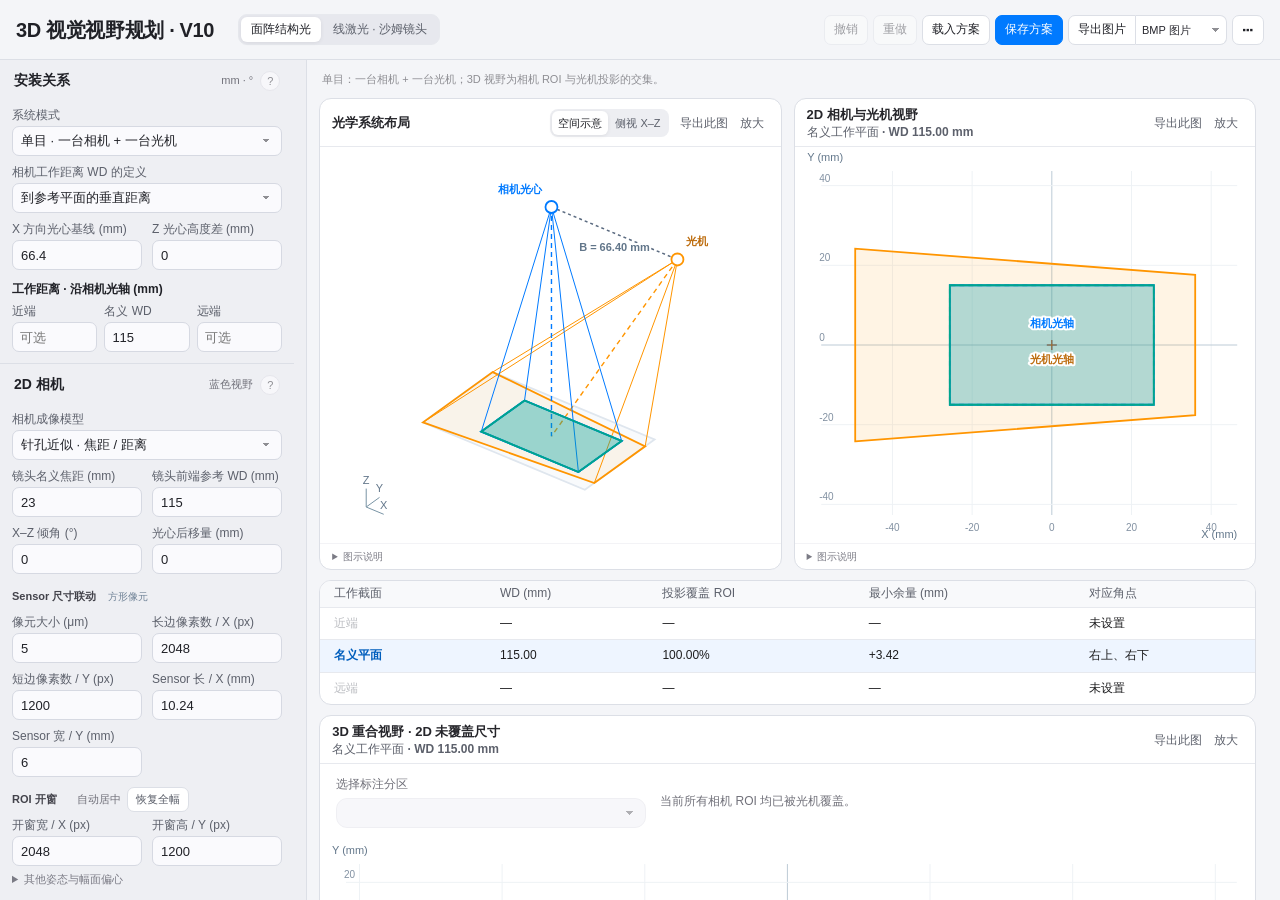
==== commit 4ace9475: "Publish optical FOV planner v10.5" ====
--- a/index.html
+++ b/index.html
@@ -309,12 +309,28 @@
 }
 #structuredMain .parameter-grid .device-title { border: 0; padding-left: 0; }
 :is(#structuredMain, #lineMain) .parameter-grid .body { padding: 3px 14px 12px; }
-:is(#structuredMain, #lineMain) .parameter-grid label { color: var(--workbench-secondary); line-height: 15px; }
+:is(#structuredMain, #lineMain) .parameter-grid label { color: var(--workbench-secondary); font-size: 12px; line-height: 16px; }
 :is(#structuredMain, #lineMain) .parameter-grid :is(input, select) {
   height: var(--workbench-control-height);
+  color: var(--workbench-text);
+  font-size: 13px;
+  font-variant-numeric: tabular-nums;
   background-color: #fafafd;
   border-color: #d6d9e2;
   border-radius: var(--workbench-control-radius);
+}
+/* Retain native stepping and its hit area on mouse, keyboard and touch. */
+/* Active values share the disclosure heading while the fields are collapsed. */
+.parameter-grid .pose-summary:not(:empty) {
+  margin-inline-start: 6px;
+  color: var(--workbench-secondary);
+  font-variant-numeric: tabular-nums;
+  overflow-wrap: anywhere;
+}
+.parameter-grid details[open] > summary .pose-summary { display: none; }
+.parameter-grid input[type="number"]::-webkit-inner-spin-button { opacity: 1; }
+@media (hover: hover) and (pointer: fine) and (forced-colors: none) {
+  .parameter-grid label:not(:hover):not(:focus-within) input[type="number"]::-webkit-inner-spin-button { opacity: 0; }
 }
 :is(#structuredMain, #lineMain) .parameter-grid input[readonly] { background: #e8eaf0; color: var(--workbench-secondary); }
 :is(#structuredMain, #lineMain) .parameter-grid :is(input, select):focus {
@@ -362,12 +378,12 @@
   .fov-toolbar .header-toolbar-slot, .fov-toolbar #toast, .fov-toolbar .product-selector { display: none !important; }
 }
 
-/* Camera depth-of-field comparisons share one three-column grid. */
+/* Each camera compares its three depth-of-field models in one table. */
 .dof-panel .phead { padding: 10px 14px; }
 .dof-panel .body { padding: 10px 14px 12px; }
 .dof-group + .dof-group { margin-top: 14px; padding-top: 12px; border-top: 1px solid var(--workbench-quiet-divider); }
 .dof-group-head { display: flex; flex-wrap: wrap; align-items: baseline; gap: 3px 12px; margin-bottom: 7px; }
-.dof-group-head h3, .dof-result h4 { margin: 0; color: var(--workbench-text); font-size: 13px; }
+.dof-group-head h3 { margin: 0; color: var(--workbench-text); font-size: 13px; }
 .dof-controls { display: flex; flex-wrap: wrap; gap: 7px 10px; }
 .dof-input { flex: 1 1 95px; min-width: 70px; max-width: 160px; }
 .dof-input-pair { display: grid; flex: 1 1 166px; min-width: 156px; max-width: 225px; grid-template-columns: minmax(0, 1fr) 94px; align-content: end; column-gap: 5px; }
@@ -378,28 +394,22 @@
 .dof-controls input[readonly] { background: #eeeff3; }
 .dof-datum, .dof-error, .dof-note { margin: 7px 0; font-size: 11px; }
 .dof-error { color: #a13e26; }
-.dof-results { display: grid; grid-template-columns: repeat(3, minmax(0, 1fr)); gap: 8px; }
-.dof-result { min-width: 0; padding: 10px; border: 1px solid var(--workbench-quiet-divider); border-radius: var(--workbench-panel-radius); background: #fafafd; overflow-wrap: anywhere; }
-.dof-method, .dof-hyperfocal { font-size: 11px; }
-.dof-total { display: flex; flex-wrap: wrap; align-items: baseline; justify-content: space-between; gap: 1px 8px; margin-top: 7px; color: var(--workbench-secondary); font-size: 11px; }
-.dof-total strong { color: var(--workbench-text); font-size: 19px; line-height: 1.25; }
-.dof-result dl { display: grid; gap: 3px; margin: 6px 0 0; font-size: 11px; }
-.dof-result dl > div { display: flex; flex-wrap: wrap; justify-content: space-between; gap: 1px 6px; }
-.dof-result dt { color: var(--workbench-secondary); }
-.dof-result dd { margin: 0; color: var(--workbench-text); }
-.dof-hyperfocal { margin-top: 5px; }
+.dof-results { max-width: 100%; overflow-x: auto; }
+.dof-results table { width: 100%; border-collapse: collapse; color: var(--workbench-text); font-size: 12px; font-variant-numeric: tabular-nums; }
+.dof-results th, .dof-results td { padding: 5px 10px; border-bottom: 1px solid var(--workbench-quiet-divider); text-align: end; }
+.dof-results th:first-child { text-align: start; }
+.dof-results thead th { width: 25%; background: #f7f8fa; color: var(--workbench-text); font-weight: 600; white-space: normal; }
+.dof-results thead small { display: block; color: var(--workbench-secondary); font-size: 11px; font-weight: 400; }
+.dof-results tbody th { background: transparent; color: var(--workbench-secondary); font-weight: 400; white-space: normal; }
+.dof-results td { white-space: nowrap; }
+.dof-results .dof-total > * { border-block: 1px solid var(--workbench-divider); background: #f7f8fa; color: var(--workbench-text); font-weight: 650; }
 .dof-note { margin-bottom: 0; }
 
 @media (max-width: 540px) {
   .dof-panel .phead, .dof-panel .body { padding-inline: 10px; }
   .dof-input { flex-basis: 125px; max-width: none; }
   .dof-input-pair { max-width: none; }
-  .dof-results { gap: 5px; }
-  .dof-result { padding: 7px 6px; }
-  .dof-result h4 { font-size: 12px; }
-  .dof-total { display: block; }
-  .dof-total strong { display: block; font-size: 16px; }
-  .dof-result dl > div { display: block; }
+  .dof-results th, .dof-results td { padding: 5px 4px; }
 }
 
 .dof-diffraction { margin-top: 8px; padding: 8px 10px; border: 1px solid var(--workbench-quiet-divider); border-radius: var(--workbench-panel-radius); }
@@ -428,14 +438,79 @@
 #structuredMain .parameter-grid .depth-distance-grid input { padding-inline: 7px; }
 .depth-distance-grid input[aria-invalid="true"] { border-color: #b14e3a; }
 .depth-input-error { margin: 6px 0 0; color: #a13e26; font-size: 11px; line-height: 1.5; }
+/* Chart headers travel with their panels when opened in a dialog. */
+:is(.output-panel, .laser-panel) > .phead {
+  display: flex;
+  align-items: center;
+  justify-content: space-between;
+  flex-wrap: wrap;
+  flex: none;
+  gap: 2px 6px;
+  min-height: 48px;
+  padding: 5px 12px;
+}
+:is(.output-panel, .laser-panel) > .phead h2 { font-size: 13px; line-height: 18px; }
 .overview-plot-title { min-width: 0; }
-.overview-plot-title h2 { line-height: 15px; }
+.expanded-plot > .phead .overview-plot-title h2 { display: none; }
+:is(.overview-plot-tools, .line-plot-actions) {
+  display: flex;
+  align-items: center;
+  justify-content: flex-end;
+  flex-wrap: nowrap;
+  gap: 2px;
+  margin-inline-start: auto;
+}
+:is(.overview-plot-tools, .line-plot-actions) > button {
+  flex: none;
+  padding: 3px 5px;
+  border: 0;
+  border-radius: 6px;
+  background: transparent;
+  color: var(--workbench-secondary);
+  font-size: 12px;
+  line-height: 20px;
+  font-weight: 500;
+  white-space: nowrap;
+}
+:is(.overview-plot-tools, .line-plot-actions) > button:hover {
+  background: #eef0f4;
+  color: var(--workbench-text);
+}
+:is(.overview-plot-tools, .line-plot-actions) button:focus-visible {
+  outline: 2px solid var(--workbench-accent);
+  outline-offset: 1px;
+}
+.overview-plot-tools .tabs {
+  flex: none;
+  align-items: center;
+  gap: 1px;
+  margin-inline-end: 4px;
+  padding: 2px;
+  background: #edeef2;
+  border-radius: 8px;
+}
+.overview-plot-tools .tabs button {
+  border-radius: 6px;
+  padding: 3px 6px;
+  line-height: 18px;
+  white-space: nowrap;
+  color: var(--workbench-secondary);
+}
+.overview-plot-tools .tabs button.active { color: var(--workbench-text); }
+@media (forced-colors: active) {
+  .overview-plot-tools .tabs [aria-pressed="true"] { outline: 1px solid Highlight; outline-offset: -1px; }
+}
+@media print {
+  .overview-plot-tools, .line-plot-actions { display: none !important; }
+}
 .depth-current {
   display: block;
   color: var(--workbench-secondary);
-  font-size: 10px;
-  line-height: 13px;
-  white-space: nowrap;
+  font-size: 12px;
+  font-weight: 550;
+  font-variant-numeric: tabular-nums;
+  line-height: 16px;
+  overflow-wrap: anywhere;
 }
 .depth-comparison { min-width: 0; overflow: hidden; container-type: inline-size; }
 .depth-comparison table { width: 100%; border-collapse: collapse; font-size: 12px; line-height: 1.3; font-variant-numeric: tabular-nums; }
@@ -464,11 +539,17 @@
 @media print { .depth-comparison { break-inside: avoid; } .depth-comparison button[data-depth] { display: inline !important; } }
 
 @media (max-width: 1100px) {
-  #structuredMain .plots > .panel.combined-panel > .phead {
-    flex-wrap: nowrap;
-    padding-block: 7px;
+  :is(.plots, .laser-plots) > .panel > .phead {
+    min-height: 73px;
+    flex-flow: column nowrap;
+    align-items: stretch;
+    justify-content: center;
+    padding-block: 4px;
   }
-  .combined-panel .overview-plot-tools > button { white-space: nowrap; }
+  :is(.plots, .laser-plots) > .panel > .phead h2 { flex: none; }
+}
+@media (min-width: 761px) and (max-width: 900px) {
+  .overview-plot-tools .tabs button, .overview-plot-tools > button { padding-inline: 3px; }
 }
 
 </style></head><body>
@@ -499,11 +580,11 @@
 <section class="panel dof-panel" aria-labelledby="cameraDofTitle"><div class="phead"><h2 id="cameraDofTitle">相机景深 · 三式对比</h2><span class="small">物方轴向 · mm</span></div><div class="body"><div id="cameraDofGroups"></div><p class="small dof-note">本区参数手动填写，仅供景深与衍射计算。物距沿光轴从物方主面量起。超焦距列保留原脚本的近似与远端判定，仅用于对照。有限共轭列按理想薄透镜估算。</p></div></section>
 <div class="legend"><span class="full">相机完整 Sensor</span><span id="cameraLegend">相机 ROI</span><span class="right-eye stereo-only" hidden>右相机 ROI / 虚线全幅</span><span class="proj">光机投影</span><span class="over">共同视野</span></div>
 <div class="plots">
-<section class="panel output-panel layout-panel"><div class="phead"><h2>光学系统布局</h2><div class="tabs"><button id="view3d" class="active">空间示意</button><button id="viewSide">侧视 X–Z</button><button class="plot-export" data-export-plot="layout" data-title="光学系统布局">导出此图</button></div></div><svg id="layout" class="plot" role="img" aria-label="光机与相机布局示意图"></svg><div class="caption" id="layoutCaption"></div></section>
+<section class="panel output-panel layout-panel"><div class="phead"><h2>光学系统布局</h2><div class="tabs" role="group" aria-label="光学布局视角"><button id="view3d" class="active" aria-pressed="true">空间示意</button><button id="viewSide" aria-pressed="false">侧视 X–Z</button></div><button class="plot-export" data-export-plot="layout" data-title="光学系统布局">导出此图</button></div><svg id="layout" class="plot" role="img" aria-label="光机与相机布局示意图"></svg><div class="caption" id="layoutCaption"></div></section>
 <section class="panel output-panel combined-panel"><div class="phead">
 <div class="overview-plot-title"><h2>2D 相机与光机视野</h2><span class="depth-current" id="activeDepthLabel" aria-live="polite">名义工作平面 · WD 115.00 mm</span></div>
 <button class="plot-export" data-export-plot="combinedFootprint" data-title="相机与光机叠加视野">导出此图</button></div><svg id="combinedFootprint" class="plot" role="img" aria-label="同一工作平面上的相机、光机及重合视野"></svg><div class="combined-summaries"><div><div class="camera-summary-row"><div class="camera-column camera-main-column"><h3 class="camera-summary-title" id="cameraOutputTitle">2D 相机视野</h3><div id="cameraOutput" class="output-summary camera-main-info"></div></div><div class="camera-column clearance-column" id="clearanceColumn" aria-hidden="true" style="visibility:hidden"><h3 class="clearance-title">投影余量 <small>mm</small></h3><div id="cameraClearance" class="clearance-slot"></div></div></div></div><div class="stereo-only" hidden><div class="camera-summary-row"><div class="camera-column camera-main-column"><h3 class="right-summary-title">右相机视野</h3><div id="cameraOutput2" class="output-summary camera-main-info"></div></div><div class="camera-column clearance-column" id="clearanceColumn2" aria-hidden="true" style="visibility:hidden"><h3 class="clearance-title">投影余量 <small>mm</small></h3><div id="cameraClearance2" class="clearance-slot"></div></div></div></div><div><h3 class="projector-summary-title">光机视野</h3><div id="projectorOutput" class="output-summary"></div></div></div><div class="caption">蓝色为单目/左相机，紫色为右相机，虚线为对应完整 Sensor，橙色为光机投影，绿色为 3D 共同视野。各范围使用同一坐标和比例。T/C 为相机未被光机覆盖的区域；分区尺寸见下方。</div></section>
-<section class="panel output-panel overlap-panel"><div class="phead"><h2>3D 重合视野 · 2D 未覆盖尺寸</h2><button class="plot-export" data-export-plot="footprint" data-title="3D重合视野与缺边尺寸">导出此图</button></div><div class="region-controls"><label>选择标注分区<select id="regionChoice" aria-label="选择标注边长的2D未覆盖分区"></select></label><span id="regionChoiceInfo" class="small"></span></div><svg id="footprint" class="plot" role="img" aria-label="重合视野与相机实际未覆盖分区"></svg><div id="overlapOutput" class="output-summary"></div><div class="caption">蓝色虚线为相机 ROI；T/C 标记实际未被光机覆盖的分区，绿色为 3D 重合视野。仅为相机未被光机覆盖的部分标注详细尺寸；双目模式按左右相机分别编号。选择分区后，A、B、C…对应下方各边实长。</div></section></div>
+<section class="panel output-panel overlap-panel"><div class="phead"><div class="overview-plot-title"><h2>3D 重合视野 · 2D 未覆盖尺寸</h2><span class="depth-current" id="overlapDepthLabel"></span></div><button class="plot-export" data-export-plot="footprint" data-title="3D重合视野与缺边尺寸">导出此图</button></div><div class="region-controls"><label>选择标注分区<select id="regionChoice" aria-label="选择标注边长的2D未覆盖分区"></select></label><span id="regionChoiceInfo" class="small"></span></div><svg id="footprint" class="plot" role="img" aria-label="重合视野与相机实际未覆盖分区"></svg><div id="overlapOutput" class="output-summary"></div><div class="caption">蓝色虚线为相机 ROI；T/C 标记实际未被光机覆盖的分区，绿色为 3D 重合视野。仅为相机未被光机覆盖的部分标注详细尺寸；双目模式按左右相机分别编号。选择分区后，A、B、C…对应下方各边实长。</div></section></div>
 <section id="depthComparison" class="panel depth-comparison" aria-label="工作截面对照">
 <table id="depthTabs" aria-label="工作截面对照，选择截面查看视野">
 <thead><tr><th scope="col">工作截面</th><th scope="col">WD (mm)</th><th scope="col" id="depthCoverageHeading">投影覆盖 ROI</th><th scope="col">最小余量 (mm)</th><th scope="col">对应角点</th></tr></thead>
@@ -516,7 +597,7 @@
 
 <div id="printParams" class="panel" style="display:none"></div><section class="panel"><div class="phead"><h2>模型与使用说明</h2><span class="small">一阶几何估算</span></div><div class="body note"><p><b>针孔近似与薄透镜：</b>光心后移量沿光轴计量，正值表示位于镜头前端后方。针孔模式用该位置作投影中心；理想薄透镜模式将它近似为物方主面。实际复合镜头需标定。</p><p><b>已知参考倍率：</b>在给定工作距离用倍率确定画幅，不使用光心后移量。名义焦距只作记录；离开参考平面的视野仍采用等效中心投影近似。</p><p><b>TR：</b>TR=投射距离/正投影宽度，联动公式 f投影=TR×DMD有效宽。倾斜平面的实际梯形包络另行计算。</p><p><b>工作平面：</b>从相机镜头前端沿光轴输入到近端、中间和远端平面的距离。切换时保持参考成像状态，仅计算几何视野。</p><p><b>视场角：</b>X × Y 为镜头出射的幅面角，由幅面边缘与焦距的 atan 计算，包含幅面偏心，与工作距离和安装倾角无关。ROI 开窗与全幅不同时分别给出两组数值；相机取当前成像模型的有效焦距，光机取 TR 联动后的等效焦距。</p><p><b>物方像素间距：</b>正视矩形按各设备沿光轴距离、有效焦距与像素尺寸估算，忽略工作平面倾斜造成的局部倍率变化；考虑倾斜时把像素两条边缘投射到当前工作平面取实长，分别采样左侧、光轴列、右侧。单位 mm/像素，属于几何点间距，不是测量精度。</p><p><b>四角投影余量：</b>相机 ROI 四角到光机投影边界的最短距离，沿当前工作平面按有限边界线段测量；正值为投影内余量，贴边为 0，负值为超出。双目分别判断左右相机，不要求共同视野覆盖单侧 ROI。</p><p><b>共同视野占用像素：</b>把共同视野顶点按当前姿态反投影回各设备完整画幅，数 X / Y 方向实际跨越的像素数，不做尺寸除间距的估算；倾斜造成的两端倍率差异自然包含在内。无共同视野时不显示。</p></div></section>
 
-</div></main><div class="bottom">3D 视觉视野规划 v10.0 · 完全离线运行 · 长度 mm / 面积 mm² / 角度 °</div>
+</div></main><div class="bottom">3D 视觉视野规划 v10.5 · 完全离线运行 · 长度 mm / 面积 mm² / 角度 °</div>
 <script>
 /* First-order central projection and convex footprint intersection. Units: mm, deg. */
 (function(root){
@@ -941,17 +1022,28 @@
 </div><p class="small" id="sensorInfo"></p><details class="param-help"><summary>Sensor 联动规则</summary><p class="editor-hint">改像元或像素数 → 更新毫米尺寸；改毫米尺寸 → 反算像元并更新另一边。X / Y 方向固定。</p></details></div><div class="roi-editor wide"><div class="editor-heading"><strong>ROI 开窗</strong><div class="editor-actions"><span class="small">自动居中</span><button id="fullROI" type="button">恢复全幅</button></div></div><p id="roiSensorInfo" class="small"></p><div class="fields" id="roiFields"></div><details class="param-help"><summary>ROI 坐标说明</summary><p class="editor-hint">开窗自动居中；像素数为奇数时，起点取整到左上侧。裁剪尺寸按像素比例换算。</p></details></div></div>
 
 </div>
-<details class="param-help"><summary>相机模型说明</summary><p id="cameraModelInfo" class="small"></p></details><details><summary>其他姿态与幅面偏心</summary><div class="fields">${field('camera.pitch','Y 方向俯仰 (°)')}${field('camera.ox','幅面中心偏心 X (mm)','.01')}${field('camera.oy','幅面中心偏心 Y (mm)','.01')}</div></details>`;
+<details class="param-help"><summary>相机模型说明</summary><p id="cameraModelInfo" class="small"></p></details><details><summary>其他姿态与幅面偏心<span class="pose-summary" id="cameraPoseSummary"></span></summary><div class="fields">${field('camera.pitch','Y 方向俯仰 (°)')}${field('camera.ox','幅面中心偏心 X (mm)','.01')}${field('camera.oy','幅面中心偏心 Y (mm)','.01')}</div></details>`;
 $('projectorFields').innerHTML=`<div class="fields">${field('projector.tr','投射比 TR = 距离 / 宽','0.001')}${field('projector.f','投影等效焦距 (mm)','.001')}
 
 ${field('projector.w','DMD 有效宽 (mm)','.001')}${field('projector.h','DMD 有效高 (mm)','.001')}${field('projector.nx','投影横向像素数 / X (px)','1')}${field('projector.ny','投影纵向像素数 / Y (px)','1')}<label>参考垂直距离 (mm)<input id="projectorNormalWD" type="number" readonly title="光机光心到参考平面的垂直距离，自动联动"></label><label>参考沿光轴距离 (mm)<input id="projectorAxisWD" type="number" readonly title="沿光机光轴到参考平面的距离，包含倾斜影响，自动联动"></label>${field('projector.yaw','X–Z 倾角 (°)')}
-</div><details class="param-help"><summary>TR 与投影说明</summary><p class="small" id="projectorInfo"></p></details><details><summary>更多姿态与投影偏心</summary><div class="fields">${field('projector.pitch','Y 方向俯仰 (°)')}${field('projector.ox','幅面中心偏心 X (mm)','.01')}${field('projector.oy','幅面中心偏心 Y (mm)','.01')}</div></details>`;
+</div><details class="param-help"><summary>TR 与投影说明</summary><p class="small" id="projectorInfo"></p></details><details><summary>更多姿态与投影偏心<span class="pose-summary" id="projectorPoseSummary"></span></summary><div class="fields">${field('projector.pitch','Y 方向俯仰 (°)')}${field('projector.ox','幅面中心偏心 X (mm)','.01')}${field('projector.oy','幅面中心偏心 Y (mm)','.01')}</div></details>`;
 function linkProjector(changed){const d=state.projector;if(changed==='projector.tr')d.f=d.tr*d.w;else d.tr=d.f/d.w;d.link='f';for(const k of ['f','tr','link']){const e=document.querySelector('[data-path="projector.'+k+'"]');if(e&&e!==document.activeElement)e.value=Number.isFinite(d[k])||typeof d[k]==='string'?displayNumber(d[k],'projector.'+k):'';}}
 
 function sensorParts(side=1){const right=side===2;return {c:right?state.camera2:state.camera,r:right?state.roi2:state.roi,cp:right?'camera2':'camera',rp:right?'roi2':'roi',suffix:right?'2':'',counts:right?sensorLastCounts2:sensorLastCounts};}
 function syncSensorInputs(side=1){const {cp,rp}=sensorParts(side);for(const key of [cp+'.pixelPitch',cp+'.w',cp+'.h',rp+'.nx',rp+'.ny',rp+'.rw',rp+'.rh',rp+'.rx',rp+'.ry']){const e=document.querySelector('[data-path="'+key+'"]');if(e&&e!==document.activeElement){const v=get(state,key);e.value=Number.isFinite(v)?displayNumber(v,key):'';}}}
 function linkSensor(changed,side=1){const {c,r,cp,rp,counts}=sensorParts(side),validCount=v=>Number.isInteger(v)&&v>0;for(const [count,size,start] of [['nx','rw','rx'],['ny','rh','ry']])if(changed===rp+'.'+count&&validCount(r[count])){if(r[start]===0&&r[size]===counts[count])r[size]=r[count];counts[count]=r[count];}if(changed===cp+'.w')c.pixelPitch=validCount(r.nx)?c.w*1000/r.nx:NaN;if(changed===cp+'.h')c.pixelPitch=validCount(r.ny)?c.h*1000/r.ny:NaN;if(changed!==cp+'.w')c.w=validCount(r.nx)?r.nx*c.pixelPitch/1000:NaN;if(changed!==cp+'.h')c.h=validCount(r.ny)?r.ny*c.pixelPitch/1000:NaN;syncSensorInputs(side);sensorInfo(side);}
 function sensorInfo(side=1){const {c,r,suffix}=sensorParts(side),p=c.pixelPitch,consistent=Number.isFinite(p)&&p>0&&Math.abs(c.w-r.nx*p/1000)<1e-7&&Math.abs(c.h-r.ny*p/1000)<1e-7;$('sensorInfo'+suffix).textContent=consistent?fmt(p,4)+' μm × '+r.nx+' / '+r.ny+' px = '+fmt(c.w,4)+' × '+fmt(c.h,4)+' mm':'参数尚未一致：编辑任一 Sensor 参数后按方形像元统一联动。';$('sensorInfo'+suffix).classList.toggle('sensor-warning',!consistent);$('roiSensorInfo'+suffix).textContent='全幅像素：'+r.nx+' × '+r.ny+' px（由相机 Sensor 联动区设置）。';}
+
+function renderPoseSummary(id,device){
+ const parts=[];
+ if(device){
+  for(const [key,label,unit] of [['pitch','俯仰','°'],['ox','X 偏心',' mm'],['oy','Y 偏心',' mm']]){
+   const value=device[key];
+   if(Number.isFinite(value)&&value!==0)parts.push(label+' '+(value>0?'+':'')+value+unit);
+  }
+ }
+ $(id).textContent=parts.join(' · ');
+}
 
 function modelControls(){for(const [c,suffix] of [[state.camera,''],[state.camera2,'2']]){if(!$('singleMag'+suffix))continue;$('singleMag'+suffix).hidden=c.model!=='magnification';$('originOffsetField'+suffix).hidden=c.model==='magnification';}updateSceneUI();}
 
@@ -1034,7 +1126,9 @@
   button.disabled=!item;button.setAttribute('aria-pressed',String(active));
   button.setAttribute('aria-label',item?planeLabel(item.plane)+'，投影覆盖 '+item.coverage+'，最小余量 '+margin.textContent+' 毫米，'+item.locations.join('，'):button.textContent+'，'+corners.textContent);
  }
- $('activeDepthLabel').textContent=currentPlane?planeLabel(currentPlane)+(endpointDraft?' · 距离待更新':''):'';
+ const label=currentPlane?planeLabel(currentPlane)+(endpointDraft?' · 距离待更新':''):'';
+ $('activeDepthLabel').textContent=label;
+ $('overlapDepthLabel').textContent=label;
 }
 function planeLabel(plane){return plane.label+' · WD '+fmt(plane.wd)+' mm';}
 function sync(){endpointDraft=null;normalizeInputs(state);syncMountWD();document.querySelectorAll('[data-path]').forEach(e=>e.value=displayNumber(get(state,e.dataset.path),e.dataset.path));syncNominalWD(true);for(const [key,id] of endpointInputs)$(id).value=state.depthRange[key];sensorLastCounts={nx:state.roi.nx,ny:state.roi.ny};sensorLastCounts2={nx:state.roi2.nx,ny:state.roi2.ny};sensorInfo();sensorInfo(2);linkProjector('');modelControls();}
@@ -1078,6 +1172,7 @@
 try{const stored=(localStorage.getItem('structured-light-fov-v10')||localStorage.getItem('structured-light-fov-v9')||localStorage.getItem('structured-light-fov-v8')||localStorage.getItem('structured-light-fov-v7')||localStorage.getItem('structured-light-fov-v6')||localStorage.getItem('structured-light-fov-v5')||localStorage.getItem('structured-light-fov-v4'));if(stored){const x=loadState(JSON.parse(stored));FOV.solve(x);state=x;toast('已恢复上次有效参数');}}catch(e){}
 const depthMethods=[['① 标准几何','远距近似'],['② 超焦距','原脚本近似'],['③ 有限共轭','薄透镜']];
 const depthMetrics=[['near','最近清晰距离'],['far','最远清晰距离'],['front','前景深'],['back','后景深']];
+const depthTableRows=[...depthMetrics,['hyperfocal','超焦距'],['total','总景深']];
 function depthControl(key,name,label){
  const p=key+'.dof.'+name;
  return `<label for="${p}">${label}</label><input id="${p}" data-path="${p}" type="number" step="any">`;
@@ -1087,7 +1182,7 @@
  group.className='dof-group'+(index?' stereo-only':'');
  group.hidden=Boolean(index);
  group.innerHTML=`
-  <div class="dof-group-head"><h3></h3></div>
+  <div class="dof-group-head"><h3 id="${key}-dof-title"></h3></div>
   <div class="dof-controls">
    <div class="dof-input">${depthControl(key,'focalLength','镜头焦距 (mm)')}</div>
    <div class="dof-input">${depthControl(key,'focusDistance','轴向对焦物距 (mm)')}</div>
@@ -1101,7 +1196,15 @@
    </div>
   </div>
   <p class="small dof-datum"></p><p class="small dof-error" role="status" hidden></p>
-  <div class="dof-results"></div>
+  <div class="dof-results">
+   <table aria-labelledby="cameraDofTitle ${key}-dof-title">
+    <thead><tr><th scope="col">指标</th>${depthMethods.map(([title,subtitle])=>
+     `<th scope="col">${title}<small>${subtitle}</small></th>`).join('')}</tr></thead>
+    <tbody>${depthTableRows.map(([field,label])=>
+     `<tr${field==='total'?' class="dof-total"':''}><th scope="row">${label}</th>${depthMethods.map((_,i)=>
+      field==='hyperfocal'&&i!==1?'<td aria-label="不适用" title="此方法不单列超焦距">—</td>':`<td data-dof-${field}>—</td>`).join('')}</tr>`).join('')}</tbody>
+   </table>
+  </div>
   <div class="dof-diffraction">
    <h4>对焦处衍射斑 <span class="small">像方 · 艾里斑</span></h4>
    <dl><div><dt>艾里斑直径</dt><dd data-diffraction-diameter></dd></div>
@@ -1111,7 +1214,7 @@
    <p class="small dof-diffraction-error dof-error" role="status" hidden></p>
   </div>`;
  $('cameraDofGroups').append(group);
- return {key,group,pixelsInput:$(key+'.dof.cocPixels'),diameterInput:$(key+'.dof.cocUm')};
+ return {key,group,resultRows:group.querySelector('.dof-results tbody').rows,pixelsInput:$(key+'.dof.cocPixels'),diameterInput:$(key+'.dof.cocUm')};
 });
 function depthValue(value){
  if(value===Infinity)return '∞';
@@ -1141,7 +1244,7 @@
  warning.textContent=message;
 }
 function renderCameraDepth(){
- for(const [index,{key,group,pixelsInput,diameterInput}] of depthGroups.entries()){
+ for(const [index,{key,group,resultRows,pixelsInput,diameterInput}] of depthGroups.entries()){
   if(group.hidden)continue;
   const params=state[key].dof;
   const {byCount,blur,values,depthError,spot,spotError}=cameraDepthResults(params);
@@ -1152,13 +1255,12 @@
   const warning=group.querySelector('.dof-error');
   warning.hidden=!depthError;
   warning.textContent=depthError;
-  group.querySelector('.dof-results').innerHTML=depthMethods.map(([title,subtitle],i)=>{
-   const value=values[i];
-   return `<article class="dof-result"><h4>${title}</h4><div class="dof-method small">${subtitle}</div>
-    <div class="dof-total"><span>总景深</span><strong data-dof-total>${depthValue(value?.total)}</strong></div>
-    <dl>${depthMetrics.map(([name,label])=>`<div><dt>${label}</dt><dd data-dof-${name}>${depthValue(value?.[name])}</dd></div>`).join('')}</dl>
-    ${i===1?`<div class="dof-hyperfocal small">超焦距 <span>${depthValue(value?.hyperfocal)}</span></div>`:''}</article>`;
-  }).join('');
+  depthTableRows.forEach(([field],row)=>{
+   const cells=resultRows[row].cells;
+   for(let i=0;i<depthMethods.length;i++){
+    cells[i+1].textContent=depthValue(values[i]?.[field]);
+   }
+  });
   renderDiffraction(group,params,spot,spotError);
  }
 }
@@ -1426,7 +1528,6 @@
 }
 function drawDepthSection(depthSections){
  const {svg,W,H}=initSvg('layout');
- $('view3d').classList.remove('active');$('viewSide').classList.add('active');
  $('layoutCaption').textContent='X–Z 光路截面（Y=0）。实线为截面边界，彩色虚线为光轴投影。角度相对工作平面法线；WD 沿相机光轴自镜头前端量取'+(isStereo()?'（左相机）':'')+'。绿色为共同覆盖。';
  const sections=depthSections.filter(section=>section.result);
  if(!sections.length){svg.innerHTML='';return;}
@@ -1508,7 +1609,7 @@
  });
  svg.innerHTML=out+'</g>';
 }
-function drawMonoLayout(){const {svg,W,H}=initSvg('layout');$('view3d').classList.toggle('active',view==='3d');$('viewSide').classList.toggle('active',view==='side');$('layoutCaption').textContent=view==='3d'?'拖动旋转视角；细线为边界光线，虚线为光轴；两个光心之间为直线基线。':'沿 Y 方向投影到 X–Z 的侧视图，全部角点光线均投影显示；不是 Y=0 截面。';if(!result){svg.innerHTML='';return;}const r=result,z=currentPlane.z;
+function drawMonoLayout(){const {svg,W,H}=initSvg('layout');$('layoutCaption').textContent=view==='3d'?'拖动旋转视角；细线为边界光线，虚线为光轴；两个光心之间为直线基线。':'沿 Y 方向投影到 X–Z 的侧视图，全部角点光线均投影显示；不是 Y=0 截面。';if(!result){svg.innerHTML='';return;}const r=result,z=currentPlane.z;
 const proj=q=>view==='side'?[q[0],q[2]]:[q[0]*Math.cos(az)-q[1]*Math.sin(az),(q[0]*Math.sin(az)+q[1]*Math.cos(az))*Math.sin(el)+q[2]*Math.cos(el)];
 const all=[r.camera.pos,r.projector.pos,...r.camera.points.map(p=>[...p,z]),...r.projector.points.map(p=>[...p,z])];const t=fit(all.map(proj),W,H,60),p=q=>t.p(proj(q));let out=view==='side'?grid(t,W,H,'X (mm)','Z (mm)'):'';
 const planeBounds=FOV.metrics([...r.camera.points,...r.projector.points]).bounds;
@@ -1520,10 +1621,15 @@
 if(view==='3d'){const origin=[46,H-36],k=22;for(const [q,label,c] of [[[k,0,0],'X','#7994a5'],[[0,k,0],'Y','#7994a5'],[[0,0,k],'Z','#7994a5']]){let d=proj(q),end=[origin[0]+d[0],origin[1]-d[1]];out+=line(origin,end,c)+text([end[0],end[1]-5],label);}}svg.innerHTML=out;}
 
 function drawLayout(depthSections=workPlanes){
+ for(const [id,key] of [['view3d','3d'],['viewSide','side']]){
+  const button=$(id),active=view===key;
+  button.classList.toggle('active',active);
+  button.setAttribute('aria-pressed',String(active));
+ }
  $('layout').style.touchAction=view==='3d'?'none':'pan-y';
  if(view==='side')return drawDepthSection(depthSections);
  if(!isStereo())return drawMonoLayout();
- const {svg,W,H}=initSvg('layout');$('view3d').classList.toggle('active',view==='3d');$('viewSide').classList.toggle('active',view==='side');$('layoutCaption').textContent=view==='3d'?'光机居中、左右各一台相机；每台设备四条实线连接全幅四个角点，虚线为光轴。拖动旋转；点击“空间示意”恢复视角。':'X–Z侧视投影；各设备四条角点连线均保留，前后角点的投影可能重叠。';if(!result){svg.innerHTML='';return;}
+ const {svg,W,H}=initSvg('layout');$('layoutCaption').textContent=view==='3d'?'光机居中、左右各一台相机；每台设备四条实线连接全幅四个角点，虚线为光轴。拖动旋转；点击“空间示意”恢复视角。':'X–Z侧视投影；各设备四条角点连线均保留，前后角点的投影可能重叠。';if(!result){svg.innerHTML='';return;}
  const r=result,z=currentPlane.z,devices=[{d:r.projector,color:'#ff9500',fill:'#ff950012',name:'光机',key:'projector'},{d:r.camera,color:'#007aff',fill:'#007aff0a',name:'左相机',key:'left'},{d:r.camera2,color:'#af52de',fill:'#af52de0a',name:'右相机',key:'right'}];
  const project=q=>view==='side'?[q[0],q[2]]:[q[0]*Math.cos(az)-q[1]*Math.sin(az),(q[0]*Math.sin(az)+q[1]*Math.cos(az))*Math.sin(el)+q[2]*Math.cos(el)];
  const all=devices.flatMap(({d})=>[d.pos,...d.points.map(p=>[...p,z])]),t=fit(all.map(project),W,H,64),p=q=>t.p(project(q)),b=FOV.metrics(devices.flatMap(({d})=>d.points)).bounds;
@@ -1585,6 +1691,9 @@
   $('error').hidden=false;
   $('error').textContent=e.message+'。已清空计算结果。';
  }
+ renderPoseSummary('cameraPoseSummary',result&&state.camera);
+ renderPoseSummary('cameraPoseSummary2',result?.rightDevice);
+ renderPoseSummary('projectorPoseSummary',result&&state.projector);
  syncWorkPlanes(planeErrors);
  renderCameraDepth();
  $('modelInfo').hidden=!result;
@@ -1626,7 +1735,7 @@
 }
 
 $('csv').onclick=()=>{
- if(!result)return;const r=result,stereo=isStereo(),rows=[['3D 视觉视野规划 V10.3'],['系统模式',stereo?'双目':'单目'],['3D视野定义',stereo?'左 ROI ∩ 右 ROI ∩ 光机投影':'相机 ROI ∩ 光机投影'],['参数','值']];
+ if(!result)return;const r=result,stereo=isStereo(),rows=[['3D 视觉视野规划 V10.5'],['系统模式',stereo?'双目':'单目'],['3D视野定义',stereo?'左 ROI ∩ 右 ROI ∩ 光机投影':'相机 ROI ∩ 光机投影'],['参数','值']];
  function flatten(o,p=''){for(const [k,v] of Object.entries(o)){if(k==='setups')continue;const key=p?p+'.'+k:k;if(v&&typeof v==='object')flatten(v,key);else rows.push([key,v]);}}flatten(state);
  rows.push([],['工作截面对照','沿轴 WD (mm)',stereo?'投影覆盖左 / 右 ROI':'投影覆盖 ROI','最小有符号余量 (mm)','对应角点']);
  for(const plane of workPlanes){
@@ -1924,8 +2033,15 @@
  panel.querySelector('.body').append(notes);
  const button=document.createElement('button');button.type='button';button.className='parameter-help-trigger';button.textContent='?';button.title='查看参数与联动说明';button.setAttribute('aria-label','查看'+panel.querySelector('h2').textContent+'说明');button.setAttribute('aria-controls',notes.id);button.setAttribute('aria-expanded','false');button.onclick=()=>{notes.hidden=!notes.hidden;button.setAttribute('aria-expanded',String(!notes.hidden));};panel.querySelector('.phead').append(button);
 }
-for(const panel of plots.children){
- const head=panel.querySelector('.phead'),tools=document.createElement('div');tools.className='overview-plot-tools';for(const child of [...head.children])if(!child.matches('h2,.overview-plot-title'))tools.append(child);head.append(tools);
+for(const panel of [...plots.children,overlap]){
+ const head=panel.querySelector('.phead');
+ const tools=document.createElement('div');
+ tools.className='overview-plot-tools';
+ for(const child of [...head.children]){
+  if(!child.matches('h2,.overview-plot-title'))tools.append(child);
+ }
+ head.append(tools);
+ if(panel===overlap)continue;
  const caption=panel.querySelector(':scope>.caption');if(caption){const help=document.createElement('details');help.className='diagram-help';const summary=document.createElement('summary');summary.textContent='图示说明';help.append(summary,caption);panel.append(help);}
 }
 // Readable display values do not round the underlying parameter or export data.
@@ -2005,8 +2121,6 @@
 #structuredMain .content{gap:10px}
 #structuredMain .content>#modelInfo{background:transparent;border:0;padding:0 3px;border-radius:0;color:#8e8e93;line-height:18px;font-size:11px}
 #structuredMain .plots{grid-template-columns:minmax(0,1fr) minmax(0,1fr);gap:12px;align-items:stretch}
-#structuredMain .plots>.panel>.phead{min-height:48px;padding:9px 12px;gap:6px;flex-wrap:wrap}#structuredMain .plots h2{font-size:13px;white-space:nowrap}
-.overview-plot-tools{display:flex;align-items:center;justify-content:flex-end;gap:4px;flex-wrap:wrap}.overview-plot-tools .tabs{padding:2px;gap:1px}.overview-plot-tools .tabs button{padding:4px 6px}.overview-plot-tools>.plot-zoom,.overview-plot-tools>.plot-export{padding:5px 7px;font-size:10px}
 #structuredMain .plots .plot,#structuredMain .plots .layout-panel>#layout{height:var(--overview-plot-height);min-height:0;flex:none}
 .diagram-help{margin:0;flex:none;border-top:1px solid #f3f3f6;border-radius:0}.diagram-help>summary{padding:5px 12px;font-size:10px;line-height:15px}.diagram-help>.caption{margin:0;padding:0 12px 10px;font-size:10px}.plots .layout-panel,.plots .combined-panel{justify-content:flex-start}.plots .diagram-help{margin-top:auto}
 .overview-measures>.phead{padding:10px 14px;flex-wrap:wrap;gap:8px}.overview-measures h2{font-size:13px}.overview-measures .legend{font-size:10px;padding:0;gap:10px}.overview-measures>.combined-summaries,.stereo-mode .overview-measures>.combined-summaries{display:grid;grid-template-columns:repeat(auto-fit,minmax(min(100%,420px),1fr));gap:6px}.overview-measures>.combined-summaries>div:last-child{grid-column:auto}
@@ -2015,19 +2129,18 @@
 #structuredMain .parameter-grid .fields{row-gap:8px}.parameter-help-trigger{flex:none;width:20px;height:20px;padding:0;border:1px solid #e6e6ec;border-radius:50%;background:#f7f7fa;color:#8e8e93;font-size:11px;line-height:18px}.parameter-help-trigger[aria-expanded="true"]{color:#007aff;border-color:#b9d6ff;background:#f1f7ff}
 .parameter-notes{margin-top:10px;border-top:1px solid #efeff4;padding-top:4px;font-size:11px;color:#8e8e93;line-height:1.7}.parameter-notes[hidden]{display:none!important}.parameter-notes h4{font-size:11px;font-weight:600;color:#6e6e78;margin:7px 0 3px}.parameter-notes p,.parameter-notes .small{font-size:11px;line-height:1.7;margin:4px 0}.parameter-notes .caption{padding:0}.parameter-notes>section+section{margin-top:8px}
 .expanded-plot>.overview-measures{border:0;border-radius:0;box-shadow:none}.expanded-plot>.overview-measures>.combined-summaries{grid-template-columns:repeat(auto-fit,minmax(min(100%,420px),1fr))}
-@media(min-width:761px) and (max-width:1100px){#structuredMain .plots>.panel>.phead{height:73px;min-height:73px;align-items:stretch;justify-content:center;flex-direction:column}#structuredMain .plots>.panel>.phead h2{flex:none}.overview-plot-tools{flex-wrap:nowrap}.overview-plot-tools .tabs{flex:none}}
-@media(max-width:760px){#structuredMain .plots{grid-template-columns:1fr}#structuredMain .plots>.panel>.phead{min-height:48px}#structuredMain .overview-measures .camera-summary-row{grid-template-columns:minmax(0,1fr) 140px;gap:14px}#structuredMain .overview-measures .clearance-grid{gap:8px 10px}}
+@media(max-width:760px){#structuredMain .plots{grid-template-columns:1fr}#structuredMain .overview-measures .camera-summary-row{grid-template-columns:minmax(0,1fr) 140px;gap:14px}#structuredMain .overview-measures .clearance-grid{gap:8px 10px}}
 @media print{#structuredMain .plots .plot,#structuredMain .plots .layout-panel>#layout{height:300px}.diagram-help{display:none}.overview-measures{break-inside:avoid}.parameter-help-trigger{display:none}}
 /* One overview canvas and card height, shared by both product lines. */
 #structuredMain,#lineMain{--overview-plot-height:clamp(260px,44dvh,470px)}
 #lineMain .content{gap:10px}#lineMain .laser-plots{grid-template-columns:minmax(0,1fr) minmax(0,1fr);gap:12px;align-items:stretch}
 #structuredMain .content>#modelInfo,#lineMain .content>#lineStatus:not(.bad){height:18px;min-height:18px;line-height:18px;white-space:nowrap;overflow:hidden;text-overflow:ellipsis;background:transparent;border:0;padding:0 3px;font-size:11px;color:#8e8e93;border-radius:0}
-#lineMain .laser-panel{display:flex;flex-direction:column;min-width:0}#lineMain .laser-panel>.phead{height:48px;min-height:48px;padding:9px 12px;gap:6px;flex:none;flex-wrap:wrap}#lineMain .laser-panel h2{font-size:13px;white-space:nowrap;flex:1}
-#lineMain .line-plot{height:var(--overview-plot-height);min-height:0;flex:none}#lineMain .laser-panel>.diagram-help{margin-top:auto}.line-plot-actions{gap:4px}.line-plot-actions button{padding:5px 7px;font-size:10px}
+#lineMain .laser-panel{display:flex;flex-direction:column;min-width:0}
+#lineMain .line-plot{height:var(--overview-plot-height);min-height:0;flex:none}#lineMain .laser-panel>.diagram-help{margin-top:auto}
 .line-overview-measures>.phead{padding:10px 14px}.line-overview-measures h2{font-size:13px}.line-measure-columns{display:grid;grid-template-columns:repeat(2,minmax(0,1fr));gap:12px}.line-measure-group{min-width:0}.line-measure-group>h3{font-size:12px;line-height:16px;font-weight:600;color:#71717a;margin:10px 16px 0}.line-measure-group>.laser-info{gap:9px;padding:10px 16px 13px}.line-measure-group .laser-info strong{font-size:19px}
 .line-expanded>.line-measure-group{width:100%;align-self:stretch}
-@media(max-width:1100px){#lineMain .laser-panel>.phead{height:73px;min-height:73px;flex-direction:column;align-items:stretch;justify-content:center}#lineMain .laser-panel h2{flex:none}.line-plot-actions{justify-content:flex-end}#lineMain .laser-info{min-height:0}}
-@media(max-width:760px){#structuredMain,#lineMain{--overview-plot-height:300px}#lineMain .laser-plots{grid-template-columns:1fr}.line-measure-columns{grid-template-columns:1fr}#structuredMain .plots>.panel>.phead{height:73px;min-height:73px;flex-direction:column;align-items:stretch;justify-content:center}#structuredMain .plots>.panel>.phead h2{flex:none}.line-measure-columns{gap:0}}
+@media(max-width:1100px){#lineMain .laser-info{min-height:0}}
+@media(max-width:760px){#structuredMain,#lineMain{--overview-plot-height:300px}#lineMain .laser-plots{grid-template-columns:1fr}.line-measure-columns{grid-template-columns:1fr}.line-measure-columns{gap:0}}
 @media print{#structuredMain .plots .plot,#structuredMain .plots .layout-panel>#layout,#lineMain .line-plot{height:300px;min-height:0}.line-overview-measures{break-inside:avoid}}
 
 `;document.head.append(style);
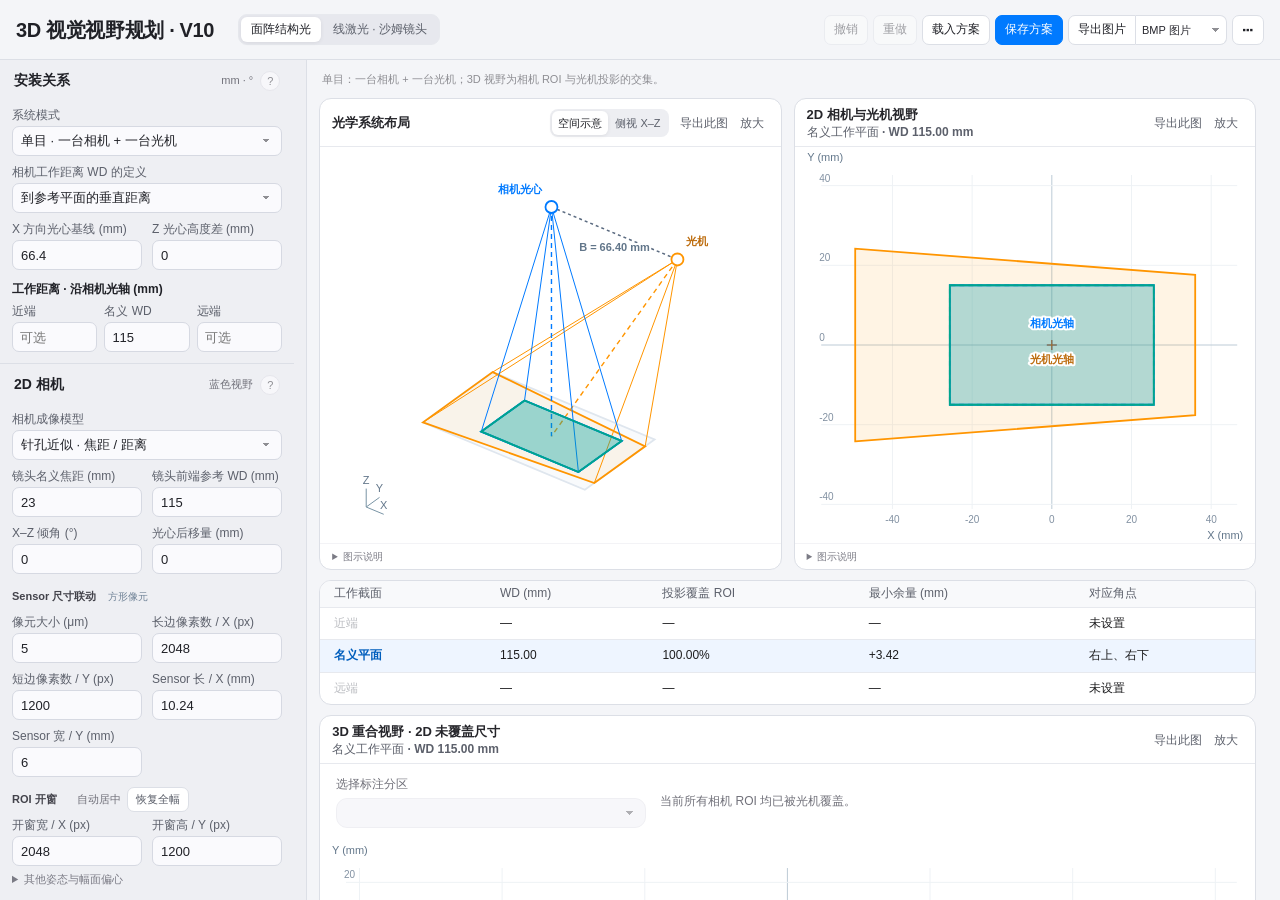
==== commit d30b1460: "Publish the v10.6.3 field-of-view planner" ====
--- a/index.html
+++ b/index.html
@@ -363,8 +363,6 @@
   #structuredMain, #lineMain { padding: 10px; }
   .fov-toolbar .actions { justify-content: flex-start; }
   .fov-toolbar #toast { inset-block-start: calc(100% + 8px); max-width: 46vw; inset-inline-end: 13px; }
-  body:has(.fov-toolbar #toast:not(:empty)) #structuredMain .content > #modelInfo,
-  body:has(.fov-toolbar #toast:not(:empty)) #lineMain .content > #lineStatus:not(.bad) { padding-inline-end: 48vw; }
   :is(#structuredMain, #lineMain) > .parameter-grid { border: 1px solid var(--workbench-divider); border-radius: var(--workbench-panel-radius); }
 }
 @media (max-width: 500px) {
@@ -551,6 +549,34 @@
 @media (min-width: 761px) and (max-width: 900px) {
   .overview-plot-tools .tabs button, .overview-plot-tools > button { padding-inline: 3px; }
 }
+
+.workspace-jumps { display: none; }
+@media screen and (max-width: 760px) {
+  .workspace-jumps {
+    position: sticky;
+    top: 0;
+    z-index: 1;
+    order: -1;
+    display: flex;
+    align-items: center;
+    gap: 4px;
+    margin-block: -6px -3px;
+    padding: 3px 0;
+    background: var(--workbench-bg);
+  }
+  .workspace-jumps a {
+    padding: 5px 12px;
+    border: 1px solid var(--workbench-divider);
+    border-radius: var(--workbench-control-radius);
+    background: var(--workbench-surface);
+    color: var(--workbench-accent);
+    font-size: 13px;
+    line-height: 18px;
+    text-decoration: none;
+  }
+  .workspace-jumps a:focus-visible { outline: 2px solid var(--workbench-accent); }
+  :is(#structuredMain,#lineMain) > .parameter-grid { scroll-margin-top: 40px; }
+}
 
 </style></head><body>
 <header><div><div class="brand">OPTICAL WORKBENCH / 10</div><h1>3D 视觉视野规划 · v10</h1><p>光机投影 × 相机拍摄 → 工作平面上的共同视野</p></div><div><div class="actions"><button id="reset">恢复示例</button><button id="save">保存方案</button><label class="filelabel">载入方案<input id="load" type="file" accept=".json" hidden style="display:none"></label><button id="csv">导出结果 CSV</button><select id="imageFormat" aria-label="导出图片格式" title="单幅和整套图均使用此格式"><option value="bmp">BMP 图片</option><option value="svg">SVG 矢量图</option></select><button id="svgExport">导出图片</button><button id="print">打印 / PDF</button></div><div id="toast" aria-live="polite"></div></div></header>
@@ -597,7 +623,7 @@
 
 <div id="printParams" class="panel" style="display:none"></div><section class="panel"><div class="phead"><h2>模型与使用说明</h2><span class="small">一阶几何估算</span></div><div class="body note"><p><b>针孔近似与薄透镜：</b>光心后移量沿光轴计量，正值表示位于镜头前端后方。针孔模式用该位置作投影中心；理想薄透镜模式将它近似为物方主面。实际复合镜头需标定。</p><p><b>已知参考倍率：</b>在给定工作距离用倍率确定画幅，不使用光心后移量。名义焦距只作记录；离开参考平面的视野仍采用等效中心投影近似。</p><p><b>TR：</b>TR=投射距离/正投影宽度，联动公式 f投影=TR×DMD有效宽。倾斜平面的实际梯形包络另行计算。</p><p><b>工作平面：</b>从相机镜头前端沿光轴输入到近端、中间和远端平面的距离。切换时保持参考成像状态，仅计算几何视野。</p><p><b>视场角：</b>X × Y 为镜头出射的幅面角，由幅面边缘与焦距的 atan 计算，包含幅面偏心，与工作距离和安装倾角无关。ROI 开窗与全幅不同时分别给出两组数值；相机取当前成像模型的有效焦距，光机取 TR 联动后的等效焦距。</p><p><b>物方像素间距：</b>正视矩形按各设备沿光轴距离、有效焦距与像素尺寸估算，忽略工作平面倾斜造成的局部倍率变化；考虑倾斜时把像素两条边缘投射到当前工作平面取实长，分别采样左侧、光轴列、右侧。单位 mm/像素，属于几何点间距，不是测量精度。</p><p><b>四角投影余量：</b>相机 ROI 四角到光机投影边界的最短距离，沿当前工作平面按有限边界线段测量；正值为投影内余量，贴边为 0，负值为超出。双目分别判断左右相机，不要求共同视野覆盖单侧 ROI。</p><p><b>共同视野占用像素：</b>把共同视野顶点按当前姿态反投影回各设备完整画幅，数 X / Y 方向实际跨越的像素数，不做尺寸除间距的估算；倾斜造成的两端倍率差异自然包含在内。无共同视野时不显示。</p></div></section>
 
-</div></main><div class="bottom">3D 视觉视野规划 v10.5 · 完全离线运行 · 长度 mm / 面积 mm² / 角度 °</div>
+</div></main><div class="bottom">3D 视觉视野规划 v10.6.3 · 完全离线运行 · 长度 mm / 面积 mm² / 角度 °</div>
 <script>
 /* First-order central projection and convex footprint intersection. Units: mm, deg. */
 (function(root){
@@ -989,10 +1015,10 @@
 </script><script>
 'use strict';
 const $=id=>document.getElementById(id),clone=x=>JSON.parse(JSON.stringify(x));
-let sensorLastCounts={nx:1600,ny:1200},sensorLastCounts2={nx:1600,ny:1200};
+let sensorCountEdit=null;
 let state=clone(FOV.defaults),result=null,view='3d',az=-.65,el=.58;
-let workPlanes=[],currentPlane=null;
-let endpointDraft=null;
+let workPlanes=[],currentPlane=null,workPlaneErrors={};
+let endpointDraft=null,nominalDraft=null;
 const endpointInputs=[['near','nearWD'],['far','farWD']];
 const fmt=(x,n=2)=>Number.isFinite(x)?x.toLocaleString('zh-CN',{minimumFractionDigits:n,maximumFractionDigits:n}):'—';
 const displayNumber=(v,p='')=>{if(typeof v!=='number')return v;if(!Number.isFinite(v))return '';if(p.includes('.dof.'))return v===0?'':v;const places=/\.mag$/.test(p)?7:/\.tr$/.test(p)?5:/\.pixelPitch$/.test(p)?4:/^camera2?\.(w|h)$/.test(p)?5:/^roi2?\./.test(p)?0:2;const rounded=Number(v.toFixed(places));return rounded===0&&v!==0?Number(v.toPrecision(2)):rounded;};
@@ -1029,9 +1055,16 @@
 </div><details class="param-help"><summary>TR 与投影说明</summary><p class="small" id="projectorInfo"></p></details><details><summary>更多姿态与投影偏心<span class="pose-summary" id="projectorPoseSummary"></span></summary><div class="fields">${field('projector.pitch','Y 方向俯仰 (°)')}${field('projector.ox','幅面中心偏心 X (mm)','.01')}${field('projector.oy','幅面中心偏心 Y (mm)','.01')}</div></details>`;
 function linkProjector(changed){const d=state.projector;if(changed==='projector.tr')d.f=d.tr*d.w;else d.tr=d.f/d.w;d.link='f';for(const k of ['f','tr','link']){const e=document.querySelector('[data-path="projector.'+k+'"]');if(e&&e!==document.activeElement)e.value=Number.isFinite(d[k])||typeof d[k]==='string'?displayNumber(d[k],'projector.'+k):'';}}
 
-function sensorParts(side=1){const right=side===2;return {c:right?state.camera2:state.camera,r:right?state.roi2:state.roi,cp:right?'camera2':'camera',rp:right?'roi2':'roi',suffix:right?'2':'',counts:right?sensorLastCounts2:sensorLastCounts};}
+function sensorParts(side=1){const right=side===2;return {c:right?state.camera2:state.camera,r:right?state.roi2:state.roi,cp:right?'camera2':'camera',rp:right?'roi2':'roi',suffix:right?'2':''};}
 function syncSensorInputs(side=1){const {cp,rp}=sensorParts(side);for(const key of [cp+'.pixelPitch',cp+'.w',cp+'.h',rp+'.nx',rp+'.ny',rp+'.rw',rp+'.rh',rp+'.rx',rp+'.ry']){const e=document.querySelector('[data-path="'+key+'"]');if(e&&e!==document.activeElement){const v=get(state,key);e.value=Number.isFinite(v)?displayNumber(v,key):'';}}}
-function linkSensor(changed,side=1){const {c,r,cp,rp,counts}=sensorParts(side),validCount=v=>Number.isInteger(v)&&v>0;for(const [count,size,start] of [['nx','rw','rx'],['ny','rh','ry']])if(changed===rp+'.'+count&&validCount(r[count])){if(r[start]===0&&r[size]===counts[count])r[size]=r[count];counts[count]=r[count];}if(changed===cp+'.w')c.pixelPitch=validCount(r.nx)?c.w*1000/r.nx:NaN;if(changed===cp+'.h')c.pixelPitch=validCount(r.ny)?c.h*1000/r.ny:NaN;if(changed!==cp+'.w')c.w=validCount(r.nx)?r.nx*c.pixelPitch/1000:NaN;if(changed!==cp+'.h')c.h=validCount(r.ny)?r.ny*c.pixelPitch/1000:NaN;syncSensorInputs(side);sensorInfo(side);}
+function resizeSensorROI(path,count){
+ const [cameraROI,axis]=path.split('.'),r=state[cameraROI],size=axis==='nx'?'rw':'rh';
+ // Compare with the crop at the start of the edit, even when intermediate
+ // digits happen to match the previous ROI or are too small to contain it.
+ if(sensorCountEdit?.path!==path)sensorCountEdit={path,full:r[size]===r[axis],size:r[size]};
+ if(Number.isInteger(count)&&count>0)r[size]=sensorCountEdit.full?count:Math.min(count,sensorCountEdit.size);
+}
+function linkSensor(changed,side=1){const {c,r,cp}=sensorParts(side),validCount=v=>Number.isInteger(v)&&v>0;if(changed===cp+'.w')c.pixelPitch=validCount(r.nx)?c.w*1000/r.nx:NaN;if(changed===cp+'.h')c.pixelPitch=validCount(r.ny)?c.h*1000/r.ny:NaN;if(changed!==cp+'.w')c.w=validCount(r.nx)?r.nx*c.pixelPitch/1000:NaN;if(changed!==cp+'.h')c.h=validCount(r.ny)?r.ny*c.pixelPitch/1000:NaN;syncSensorInputs(side);sensorInfo(side);}
 function sensorInfo(side=1){const {c,r,suffix}=sensorParts(side),p=c.pixelPitch,consistent=Number.isFinite(p)&&p>0&&Math.abs(c.w-r.nx*p/1000)<1e-7&&Math.abs(c.h-r.ny*p/1000)<1e-7;$('sensorInfo'+suffix).textContent=consistent?fmt(p,4)+' μm × '+r.nx+' / '+r.ny+' px = '+fmt(c.w,4)+' × '+fmt(c.h,4)+' mm':'参数尚未一致：编辑任一 Sensor 参数后按方形像元统一联动。';$('sensorInfo'+suffix).classList.toggle('sensor-warning',!consistent);$('roiSensorInfo'+suffix).textContent='全幅像素：'+r.nx+' × '+r.ny+' px（由相机 Sensor 联动区设置）。';}
 
 function renderPoseSummary(id,device){
@@ -1051,7 +1084,17 @@
 $('cameraFields2').innerHTML=$('cameraFields').innerHTML.replaceAll('data-path="camera.','data-path="camera2.').replaceAll('data-path="roi.','data-path="roi2.').replace(/id="([^"]+)"/g,(_,id)=>'id="'+id+'2"');
 const referenceWDInput=document.querySelector('[data-path="camera.wd"]');
 const rightWDInput=document.querySelector('[data-path="camera2.wd"]');rightWDInput.readOnly=true;rightWDInput.title='根据安装高度差与右相机倾角自动计算参考距离';
-function syncMountWD(){let z;if(isStereo()){const ref=FOV.stereoReference(state);z=ref.projectorH;state.camera2.wd=ref.rightWD;const e=document.querySelector('[data-path="camera2.wd"]');if(e)e.value=Number.isFinite(ref.rightWD)?displayNumber(ref.rightWD):'';}else z=FOV.height(state.camera,state.wdMode)+state.mountZ;const c=-FOV.basis(state.projector).axis[2];state.projector.wd=state.wdMode==='axis'?z/c:z;$('projectorNormalWD').value=Number.isFinite(z)?displayNumber(z):'';$('projectorAxisWD').value=Number.isFinite(z/c)?displayNumber(z/c):'';}
+function applyMountDistances(s){
+ let z;
+ if(s.scene==='stereo'){
+  const ref=FOV.stereoReference(s);
+  z=ref.projectorH;s.camera2.wd=ref.rightWD;
+ }else z=FOV.height(s.camera,s.wdMode)+s.mountZ;
+ const axis=z/(-FOV.basis(s.projector).axis[2]);
+ s.projector.wd=s.wdMode==='axis'?axis:z;
+ return {normal:z,axis};
+}
+function syncMountWD(){const wd=applyMountDistances(state);if(isStereo())rightWDInput.value=displayNumber(state.camera2.wd);$('projectorNormalWD').value=displayNumber(wd.normal);$('projectorAxisWD').value=displayNumber(wd.axis);}
 
 function syncNominalWD(force=false){const e=$('otherWD'),d=FOV.nominalDistance(state);if(force||e!==document.activeElement)e.value=Number.isFinite(d)?displayNumber(d):'';}
 function compareCameraCoverage(plane){
@@ -1126,12 +1169,13 @@
   button.disabled=!item;button.setAttribute('aria-pressed',String(active));
   button.setAttribute('aria-label',item?planeLabel(item.plane)+'，投影覆盖 '+item.coverage+'，最小余量 '+margin.textContent+' 毫米，'+item.locations.join('，'):button.textContent+'，'+corners.textContent);
  }
- const label=currentPlane?planeLabel(currentPlane)+(endpointDraft?' · 距离待更新':''):'';
+ const pending=nominalDraft?' · 名义 WD 待确认':endpointDraft?' · 距离待更新':'';
+ const label=currentPlane?planeLabel(currentPlane)+pending:'';
  $('activeDepthLabel').textContent=label;
  $('overlapDepthLabel').textContent=label;
 }
 function planeLabel(plane){return plane.label+' · WD '+fmt(plane.wd)+' mm';}
-function sync(){endpointDraft=null;normalizeInputs(state);syncMountWD();document.querySelectorAll('[data-path]').forEach(e=>e.value=displayNumber(get(state,e.dataset.path),e.dataset.path));syncNominalWD(true);for(const [key,id] of endpointInputs)$(id).value=state.depthRange[key];sensorLastCounts={nx:state.roi.nx,ny:state.roi.ny};sensorLastCounts2={nx:state.roi2.nx,ny:state.roi2.ny};sensorInfo();sensorInfo(2);linkProjector('');modelControls();}
+function sync(){endpointDraft=null;nominalDraft=null;sensorCountEdit=null;normalizeInputs(state);syncMountWD();document.querySelectorAll('[data-path]').forEach(e=>e.value=displayNumber(get(state,e.dataset.path),e.dataset.path));syncNominalWD(true);for(const [key,id] of endpointInputs)$(id).value=state.depthRange[key];sensorInfo();sensorInfo(2);linkProjector('');modelControls();}
 function toast(t){$('toast').textContent=t;}
 function mergeKnown(input,template=FOV.defaults){
  if(!input||typeof input!=='object'||Array.isArray(input))throw Error('方案格式无效');
@@ -1169,7 +1213,32 @@
 function loadState(raw){if(raw.product&&raw.product!=='structuredLight')throw Error('此方案属于线激光产品，请切换到线激光入口载入');if(![1,2,3,4,5,6,7,8,9,10].includes(raw.version))throw Error('不支持的方案版本');const next=normalizeInputs(mergeKnown(raw));if(raw.version===1){next.camera.model='pinhole';next.camera.originOffset=0;next.projector.link='f';next.projector.tr=next.projector.f/next.projector.w;}if(raw.camera?.model==='table'){const rows=FOV.parseTable(raw.camera.table);const d=next.camera,axisWD=next.wdMode==='axis'?d.wd:d.wd/(-FOV.basis(d).axis[2]);d.model='magnification';d.mag=FOV.interpolate(rows,axisWD);d.magWD=axisWD;d.originOffset=0;}if(next.projector.link==='tr')next.projector.f=next.projector.tr*next.projector.w;else next.projector.tr=next.projector.f/next.projector.w;next.version=10;if(!['mono','stereo'].includes(next.scene))throw Error('未知系统模式');for(const setup of [next,next.setups.mono,next.setups.stereo])migrateWorkPlane(setup);return next;}
 // Upgrade the former sample crop once; later manual crops and loaded schemes retain their ROI.
 function upgradeSampleROI(s){for(const setup of [s,s.setups?.mono,s.setups?.stereo])for(const r of [setup?.roi,setup?.roi2])if(r&&r.nx===2048&&r.ny===1200&&r.rw===1600&&r.rh===1200&&r.rx===224&&r.ry===0)Object.assign(r,{rw:r.nx,rh:r.ny,rx:0,ry:0});}
-try{const stored=(localStorage.getItem('structured-light-fov-v10')||localStorage.getItem('structured-light-fov-v9')||localStorage.getItem('structured-light-fov-v8')||localStorage.getItem('structured-light-fov-v7')||localStorage.getItem('structured-light-fov-v6')||localStorage.getItem('structured-light-fov-v5')||localStorage.getItem('structured-light-fov-v4'));if(stored){const x=loadState(JSON.parse(stored));FOV.solve(x);state=x;toast('已恢复上次有效参数');}}catch(e){}
+function solveSelectedView(s,calculatePlanes){
+ const cameras=s.scene==='stereo'?[['左相机',s.camera],['右相机',s.camera2]]:[['2D 相机',s.camera]];
+ for(const [label,camera] of cameras)if(!Number.isFinite(camera.pixelPitch)||camera.pixelPitch<=0)throw Error(label+'像元大小必须为正数');
+ const nominalWD=FOV.nominalDistance(s);
+ if(!Number.isFinite(nominalWD)||nominalWD<=0)throw Error('名义工作距离必须为正数');
+ const {planes,errors}=calculatePlanes(s);
+ const plane=planes.find(p=>p.key===s.depthRange.selected)||planes.find(p=>p.key==='middle');
+ const sampling=FOV.pixelSampling({...s,plane:plane.z},plane.result);
+ return {planes,errors,plane,sampling};
+}
+function checkedScheme(raw){
+ const next=loadState(raw);
+ const other=next.scene==='mono'?'stereo':'mono';
+ // Both stored scenes can become active after loading. Check the incoming
+ // objects before touching the displayed scheme, drawings, history or storage.
+ for(const candidate of [next,{...next,...next.setups[other],scene:other}]){
+  normalizeInputs(candidate);
+  applyMountDistances(candidate);
+  try{
+   const view=solveSelectedView(candidate,FOV.solveWorkPlanes);
+   if(view.errors[candidate.depthRange.selected])throw Error(view.errors[candidate.depthRange.selected]);
+  }catch(err){throw Error((candidate.scene==='mono'?'单目':'双目')+'：'+err.message);}
+ }
+ return next;
+}
+try{const stored=(localStorage.getItem('structured-light-fov-v10')||localStorage.getItem('structured-light-fov-v9')||localStorage.getItem('structured-light-fov-v8')||localStorage.getItem('structured-light-fov-v7')||localStorage.getItem('structured-light-fov-v6')||localStorage.getItem('structured-light-fov-v5')||localStorage.getItem('structured-light-fov-v4'));if(stored){state=checkedScheme(JSON.parse(stored));toast('已恢复上次有效参数');}}catch(e){}
 const depthMethods=[['① 标准几何','远距近似'],['② 超焦距','原脚本近似'],['③ 有限共轭','薄透镜']];
 const depthMetrics=[['near','最近清晰距离'],['far','最远清晰距离'],['front','前景深'],['back','后景深']];
 const depthTableRows=[...depthMetrics,['hyperfocal','超焦距'],['total','总景深']];
@@ -1265,8 +1334,41 @@
  }
 }
 
+function previewNominalWD(input,wd){
+ const key=state.depthRange.selected;
+ if(key!=='middle'&&currentPlane?.key===key){
+  const trial={...state,camera:{...state.camera,wd},camera2:{...state.camera2},projector:{...state.projector}};
+  try{
+   applyMountDistances(trial);
+   const {errors}=FOV.solveWorkPlanes(trial);
+   if(errors[key])throw Error(errors[key]);
+  }catch{
+   nominalDraft={input,wd,key};
+   update();
+   return;
+  }
+ }
+ nominalDraft=null;
+ state.camera.wd=wd;
+ if(input!==referenceWDInput)referenceWDInput.value=displayNumber(wd);
+ update();
+}
+function commitNominalWD(input){
+ if(nominalDraft?.input!==input)return;
+ const {wd,key}=nominalDraft;
+ nominalDraft=null;
+ state.camera.wd=wd;
+ if(input!==referenceWDInput)referenceWDInput.value=displayNumber(wd);
+ update();
+ if(currentPlane&&currentPlane.key!==key)toast('原截面已超出新的工作范围，已切换至名义工作平面');
+}
+for(const input of [referenceWDInput,$('otherWD')]){
+ input.addEventListener('blur',()=>commitNominalWD(input));
+ input.addEventListener('keydown',e=>{if(e.key==='Enter')commitNominalWD(input);});
+}
 document.querySelectorAll('[data-path]').forEach(e=>e.addEventListener('input',()=>{
  const p=e.dataset.path;
+ if(e===referenceWDInput){previewNominalWD(e,e.valueAsNumber);return;}
  if(p==='wdMode'){
   const axial=FOV.nominalDistance(state);
   state.wdMode=e.value;
@@ -1274,7 +1376,9 @@
   referenceWDInput.value=displayNumber(state.camera.wd);
  }else{
   const blank=p.includes('.dof.')?0:NaN;
-  assign(p,['SELECT','TEXTAREA'].includes(e.tagName)?e.value:e.value===''?blank:Number(e.value));
+  const value=['SELECT','TEXTAREA'].includes(e.tagName)?e.value:e.value===''?blank:Number(e.value);
+  if(/^roi2?\.n[xy]$/.test(p))resizeSensorROI(p,value);
+  assign(p,value);
  }
  if(['camera.pixelPitch','camera.w','camera.h','roi.nx','roi.ny'].includes(p))linkSensor(p);
  if(['camera2.pixelPitch','camera2.w','camera2.h','roi2.nx','roi2.ny'].includes(p))linkSensor(p,2);
@@ -1282,14 +1386,16 @@
  modelControls();
  update();
 }));
+document.querySelectorAll('[data-path="roi.nx"],[data-path="roi.ny"],[data-path="roi2.nx"],[data-path="roi2.ny"]').forEach(input=>{
+ input.addEventListener('blur',()=>{sensorCountEdit=null;});
+ input.addEventListener('keydown',e=>{if(e.key==='Enter')sensorCountEdit=null;});
+});
 $('sceneMode').addEventListener('change',e=>switchScene(e.target.value));
 $('fullROI2').onclick=()=>{Object.assign(state.roi2,{rw:state.roi2.nx,rh:state.roi2.ny,rx:0,ry:0});sync();update();};
 $('copyLeftCamera').onclick=()=>{state.camera2=clone(state.camera);state.camera2.yaw=-state.camera.yaw;state.camera2.ox=-state.camera.ox;state.roi2=clone(state.roi);sync();update();toast('已复制左相机镜头、Sensor 和 ROI，X–Z 倾角镜像');};
 $('otherWD').addEventListener('input',e=>{
  const wd=e.target.valueAsNumber;
- state.camera.wd=state.wdMode==='axis'?wd:wd*(-FOV.basis(state.camera).axis[2]);
- referenceWDInput.value=displayNumber(state.camera.wd);
- update();
+ previewNominalWD(e.target,state.wdMode==='axis'?wd:wd*(-FOV.basis(state.camera).axis[2]));
 });
 for(const [key,id] of endpointInputs){
  const input=$(id);
@@ -1326,7 +1432,7 @@
 $('view3d').onclick=()=>{view='3d';if(isStereo())defaultLayoutView();drawLayout();};$('viewSide').onclick=()=>{view='side';drawLayout();};
 function download(name,text,type){const a=document.createElement('a'),url=URL.createObjectURL(new Blob([text],{type}));a.href=url;a.download=name;a.click();setTimeout(()=>URL.revokeObjectURL(url),1500);toast('已导出 '+name);}
 $('save').onclick=()=>{if(result)download('视野方案.json',JSON.stringify(state,null,2),'application/json');};
-$('load').onchange=async e=>{const f=e.target.files[0];if(!f)return;try{if(f.size>200000)throw Error('方案文件过大');const raw=JSON.parse(await f.text());const next=loadState(raw);FOV.solve(next);state=next;sync();update();toast(raw.camera?.model==='table'?'已载入：旧倍率表已按参考 WD 转为单点倍率；请核对结果':'已载入 '+f.name);}catch(err){toast('载入失败：'+err.message);}e.target.value='';};
+$('load').onchange=async e=>{const f=e.target.files[0];if(!f)return;try{if(f.size>200000)throw Error('方案文件过大');const raw=JSON.parse(await f.text());state=checkedScheme(raw);sync();update();toast(raw.camera?.model==='table'?'已载入：旧倍率表已按参考 WD 转为单点倍率；请核对结果':'已载入 '+f.name);}catch(err){toast('载入失败：'+err.message);}e.target.value='';};
 $('print').onclick=()=>window.print();
 const poly=(p,fill,stroke,dash='')=>`<polygon points="${p.map(v=>v.join(',')).join(' ')}" fill="${fill}" stroke="${stroke}" stroke-width="1.8" ${dash?`stroke-dasharray="${dash}"`:''}/>`;
 const line=(a,b,c='#becbd8',dash='',width=1)=>`<line x1="${a[0]}" y1="${a[1]}" x2="${b[0]}" y2="${b[1]}" stroke="${c}" stroke-width="${width}" ${dash?`stroke-dasharray="${dash}"`:''}/>`;
@@ -1334,7 +1440,67 @@
 function initSvg(id){const svg=$(id),W=svg.clientWidth||500,H=svg.clientHeight||370;svg.setAttribute('viewBox',`0 0 ${W} ${H}`);return {svg,W,H};}
 function fit(points,W,H,pad=48){const xs=points.map(p=>p[0]),ys=points.map(p=>p[1]);let loX=Math.min(...xs),hiX=Math.max(...xs),loY=Math.min(...ys),hiY=Math.max(...ys);const sx=Math.max(hiX-loX,1),sy=Math.max(hiY-loY,1),s=Math.min((W-2*pad)/sx,(H-2*pad)/sy);const cx=(loX+hiX)/2,cy=(loY+hiY)/2;return {p:q=>[W/2+(q[0]-cx)*s,H/2-(q[1]-cy)*s],s,loX,hiX,loY,hiY};}
 function stepSize(span){const raw=span/5,k=10**Math.floor(Math.log10(Math.max(raw,1e-9)));return [1,2,5,10].map(v=>v*k).find(v=>v>=raw);}
-function grid(t,W,H,xlabel,ylabel){let out='';const step=stepSize(Math.max(t.hiX-t.loX,t.hiY-t.loY));const limX=[(26-W/2)/t.s+(t.hiX+t.loX)/2,(W-18-W/2)/t.s+(t.hiX+t.loX)/2];const limY=[(H/2-(H-28))/t.s+(t.hiY+t.loY)/2,(H/2-24)/t.s+(t.hiY+t.loY)/2];for(let x=Math.ceil(limX[0]/step)*step;x<=limX[1];x+=step){const xx=t.p([x,0])[0];out+=line([xx,24],[xx,H-28],Math.abs(x)<1e-8?'#bdcbd6':'#eef2f5')+text([xx,H-12],fmt(x,Math.abs(step)<1?2:0),'tick');}for(let y=Math.ceil(limY[0]/step)*step;y<=limY[1];y+=step){const yy=t.p([0,y])[1];out+=line([26,yy],[W-18,yy],Math.abs(y)<1e-8?'#bdcbd6':'#eef2f5')+text([24,yy-4],fmt(y,Math.abs(step)<1?2:0),'tick','start');}return out+text([W-18,H-5],xlabel,'','end')+text([12,14],ylabel,'','start');}
+function grid(t,W,H,xlabel,ylabel){
+ let out='';
+ const step=stepSize(Math.max(t.hiX-t.loX,t.hiY-t.loY));
+ const loX=(26-W/2)/t.s+(t.hiX+t.loX)/2,hiX=(W-18-W/2)/t.s+(t.hiX+t.loX)/2;
+ const loY=(H/2-(H-34))/t.s+(t.hiY+t.loY)/2,hiY=(H/2-34)/t.s+(t.hiY+t.loY)/2;
+ const tick=index=>fmt(index===0?0:index*step,Math.max(0,-Math.floor(Math.log10(step))));
+ for(let i=Math.ceil(loX/step);i<=Math.floor(hiX/step);i++){
+  const x=t.p([i*step,0])[0];
+  out+=line([x,28],[x,H-34],i===0?'#bdcbd6':'#eef2f5')+text([x,H-20],tick(i),'tick');
+ }
+ for(let i=Math.ceil(loY/step);i<=Math.floor(hiY/step);i++){
+  const y=t.p([0,i*step])[1];
+  out+=line([26,y],[W-18,y],i===0?'#bdcbd6':'#eef2f5')+text([24,y-4],tick(i),'tick','start');
+ }
+ return out+text([W-12,H-4],xlabel,'','end')+text([12,14],ylabel,'','start');
+}
+// Keep screen labels legible without changing the coordinates or the shared scale of the plots.
+function plotLabel(origin,position,value,color,priority,anchor='middle',style='annot',leader=false){
+ return '<g class="plot-callout" data-origin="'+origin.join(' ')+'" data-priority="'+priority+'">'+
+  (leader?line(origin,origin,color,'2 3'):'')+text(position,value,style,anchor,color)+'</g>';
+}
+function placePlotLabels(svg){
+ const frame=svg.getBoundingClientRect();
+ if(!frame.width||!frame.height)return;
+ const {width,height}=svg.viewBox.baseVal;
+ const unitsX=width/frame.width,unitsY=height/frame.height;
+ const occupied=[],labels=[];
+ for(const node of svg.querySelectorAll('text')){
+  const rect=node.getBoundingClientRect();
+  const box={x:(rect.left-frame.left)*unitsX,y:(rect.top-frame.top)*unitsY,w:rect.width*unitsX,h:rect.height*unitsY};
+  const group=node.parentElement;
+  if(group.classList.contains('plot-callout'))labels.push({box,node,group,priority:Number(group.dataset.priority)});
+  else occupied.push(box);
+ }
+ labels.sort((a,b)=>a.priority-b.priority);
+ const clear=box=>occupied.every(b=>box.x+box.w+3<b.x||b.x+b.w+3<box.x||box.y+box.h+2<b.y||b.y+b.h+2<box.y);
+ for(const {box,node,group} of labels){
+  const [ox,oy]=group.dataset.origin.split(' ').map(Number);
+  const candidate=(dx,dy)=>({...box,x:Math.max(3,Math.min(width-box.w-3,box.x+dx)),y:Math.max(3,Math.min(height-box.h-3,box.y+dy))});
+  let chosen=candidate(0,0);
+  if(!clear(chosen)){
+   // Prefer a short leader on the original side of the measured feature.
+   const sx=box.x+box.w/2<ox?-1:1,sy=box.y+box.h/2<oy?-1:1;
+   search:for(let d=17;d<=Math.max(width,height);d+=17){
+    for(const [x,y] of [[0,sy],[sx,0],[sx*.7,sy*.7],[-sx,0],[0,-sy],[-sx*.7,sy*.7],[sx*.7,-sy*.7],[-sx*.7,-sy*.7]]){
+     const next=candidate(d*x,d*y);
+     if(clear(next)){chosen=next;break search;}
+    }
+   }
+  }
+  const dx=chosen.x-box.x,dy=chosen.y-box.y,moved=Math.abs(dx)+Math.abs(dy)>.5;
+  if(moved)node.setAttribute('transform','translate('+dx+' '+dy+')');
+  occupied.push(chosen);
+  const endX=Math.max(chosen.x,Math.min(chosen.x+chosen.w,ox)),endY=Math.max(chosen.y,Math.min(chosen.y+chosen.h,oy));
+  if(Math.hypot(endX-ox,endY-oy)<4)continue;
+  let leader=group.querySelector('line');
+  if(!leader&&moved){
+   group.insertAdjacentHTML('afterbegin',line([ox,oy],[endX,endY],node.style.fill||'#718394','2 3'));
+  }else if(leader){leader.setAttribute('x2',endX);leader.setAttribute('y2',endY);}
+ }
+}
 function mark(p,c,r=3){return `<circle cx="${p[0]}" cy="${p[1]}" r="${r}" fill="white" stroke="${c}" stroke-width="1.8"/>`;}
 function edgeAnnotation(d,index,name,color,t,W,H){
   const a=t.p(d.points[index]),b=t.p(d.points[(index+1)%4]),c=t.p(d.metrics.center);
@@ -1414,17 +1580,12 @@
 }
 function drawRegionEdges(regions,t,W,H){
  const r=regions.find(r=>r.id===selectedRegionId);if(!r)return '';
- const color=r.type==='camera'?'#a84e3b':'#a56f15',labels=[];
+ const color=r.type==='camera'?'#a84e3b':'#a56f15';
  let out='<g class="region-edge-labels" data-selected-region="'+r.id+'">'+poly(r.points.map(t.p),'none',color)+text([W-18,14],r.id+' · '+regionTitle(r)+' · '+r.kind,'','end',color);
  r.edges.forEach((e,i)=>{
   const mid=t.p(e.mid),dx=e.v[1]/e.length,dy=e.v[0]/e.length;
-  let label;
-  for(const offset of [18,32,46,60]){
-   label=[Math.max(20,Math.min(W-20,mid[0]+dx*offset)),Math.max(23,Math.min(H-30,mid[1]+dy*offset))];
-   if(labels.every(p=>Math.hypot(p[0]-label[0],p[1]-label[1])>=20))break;
-  }
-  labels.push(label);
-  out+=line(mid,label,color,'2 3')+text([label[0],label[1]+4],edgeLetter(i),'annot','middle',color);
+  const label=[Math.max(20,Math.min(W-20,mid[0]+dx*18)),Math.max(23,Math.min(H-30,mid[1]+dy*18))+4];
+  out+=plotLabel(mid,label,edgeLetter(i),color,1,'middle','annot',true);
   out+=mark(t.p(e.a),color,2);
  });
  return out+'</g>';
@@ -1439,8 +1600,7 @@
   if(w<34)label[0]+=r.metrics.center[0]<(r.ownerCenter||reference)[0]?-22:22;
   if(h<24)label[1]+=r.metrics.center[1]<reference[1]?20:-20;
   label[0]=Math.max(24,Math.min(W-24,label[0]));label[1]=Math.max(24,Math.min(H-30,label[1]));
-  if(label[0]!==p[0]||label[1]!==p[1])out+=line(p,label,color,'2 3');
-    if(r.id!==selectedRegionId)out+=text([label[0],label[1]+4],r.id,'annot','middle',color);
+  if(r.id!==selectedRegionId)out+=plotLabel(p,[label[0],label[1]+4],r.id,color,3,'middle','annot',true);
   out+='</g>';
  }
  return out;
@@ -1463,10 +1623,11 @@
   const hit=t.p(d.axisHit);
   out+=line([hit[0]-5,hit[1]],[hit[0]+5,hit[1]],c)+line([hit[0],hit[1]-5],[hit[0],hit[1]+5],c);
   if(hit[0]>15&&hit[0]<merged.W-15&&hit[1]>20&&hit[1]<merged.H-20)
-   out+=text([hit[0],hit[1]+(d===r.active?-18:d===r.projector?18:36)],label,'annot','middle',c);
+   out+=plotLabel(hit,[hit[0],hit[1]+(d===r.active?-18:d===r.projector?18:36)],label,c,0);
  }
  out+=drawRegionEdges(r.regions.camera,t,merged.W,merged.H);
  merged.svg.innerHTML=out;
+ placePlotLabels(merged.svg);
  const overlapPoints=workPlanes.flatMap(({result:frame})=>[...frame.active.points,...(frame.active2?.points||[])]);
  const W=single.W,H=single.H,st=fit(overlapPoints,W,H,78);
  out=grid(st,W,H,'X (mm)','Y (mm)');
@@ -1476,7 +1637,7 @@
   out+=poly(r.overlap.map(st.p),'#13917d44','#00a68a');
   r.overlap.forEach((v,i)=>{
    const p=st.p(v),c=st.p(r.metrics.center),dx=c[0]-p[0],dy=c[1]-p[1],length=Math.hypot(dx,dy)||1;
-   out+=mark(p,'#00a68a',2.5)+text([p[0]+14*dx/length,p[1]+14*dy/length+4],i+1,'','middle');
+   out+=mark(p,'#00a68a',2.5)+plotLabel(p,[p[0]+14*dx/length,p[1]+14*dy/length+4],i+1,'#52677c',4,'middle','');
   });
   const c=st.p(r.metrics.center),b=r.metrics.bounds,q=FOV.overlapDimensions(r.overlap);
   out+=text([c[0],c[1]-6],(isStereo()?'双目 3D 共同视野':'3D 重合视野')+(q.trapezoid?' · 梯形':''),'annot','middle','#00a68a');
@@ -1491,16 +1652,17 @@
      point=[p[0]+(i===0?(outside?-12:9):(outside?12:-9)),p[1]+(W<620?(i===0?-38:42):-18)];
      anchor=i===0?(outside?'end':'start'):(outside?'start':'end');
     }else{point=[p[0],p[1]+(i===0?-16:20)];anchor='middle';}
-    out+=text(point,label,'annot',anchor,'#00a68a');
+    out+=plotLabel(p,point,label,'#00a68a',0,anchor);
    });
   }else{
    out+=text([c[0],c[1]+13],fmt(r.metrics.width)+' × '+fmt(r.metrics.height)+' mm'+(q.kind==='矩形'?'':' · 包络'),'annot','middle','#00a68a');
    const bottom=st.p([(b.xmin+b.xmax)/2,b.ymin]);
-   out+=text([bottom[0],bottom[1]+28],'X 宽 '+fmt(r.metrics.width)+' mm','annot','middle','#00a68a');
+   out+=plotLabel(bottom,[bottom[0],bottom[1]+28],'X 宽 '+fmt(r.metrics.width)+' mm','#00a68a',0);
   }
  }else out+=text([W/2,H/2-24],'当前平面没有重合视野','annot');
  out+=drawRegionEdges(r.regions.camera,st,W,H);
  single.svg.innerHTML=out;
+ placePlotLabels(single.svg);
 }
 function depthSectionSegment(points,z){
  const segment=FOV.sliceSegment(points,0,1);
@@ -1524,7 +1686,7 @@
  const isVertical=Math.abs(degrees)<.005;
  let out=line(origin,[normal[0],normal[1]+8],'#9caab7','2 3');
  if(!isVertical)out+='<path d="M '+normal.join(' ')+' A '+radius+' '+radius+' 0 0 '+(angle<0?1:0)+' '+tip.join(' ')+'" fill="none" stroke="'+color+'" stroke-width="1.4"/>';
- return out+text(label,(isVertical?'0':fmt(degrees,1))+'°','annot',angle<0?'end':'start',color);
+ return out+plotLabel(tip,label,(isVertical?'0':fmt(degrees,1))+'°',color,2,angle<0?'end':'start');
 }
 function drawDepthSection(depthSections){
  const {svg,W,H}=initSvg('layout');
@@ -1584,13 +1746,13 @@
   const x=Math.max(62,Math.min(W-62,(da[0]+db[0])/2));
   const y=Math.max(11,Math.min(da[1],db[1])-5);
   out+=line(a,da,neutral,'2 3')+line(b,db,neutral,'2 3')+sectionDimension(da,db,dark);
-  out+=text([x,y],name+' '+fmt(value)+' mm','annot','middle',dark);
+  out+=plotLabel([(da[0]+db[0])/2,(da[1]+db[1])/2],[x,y],name+' '+fmt(value)+' mm',dark,1);
  }
  devices.forEach((device,i)=>{
   const q=origins[i],anchor=isStereo()?['end','middle','start'][i]:q[0]<=origins[1-i][0]?'end':'start';
   const x=anchor==='middle'?q[0]:anchor==='end'?Math.max(49,q[0]-8):Math.min(W-49,q[0]+8);
   const angleRadius=Math.min(38+i*18,Math.max(14,(farY-q[1])*.68));
-  out+=mark(q,device.color,4.3)+text([x,Math.max(22,labelY)],device.name,'annot',anchor,device.color);
+  out+=mark(q,device.color,4.3)+plotLabel(q,[x,Math.max(22,labelY)],device.name,device.color,0,anchor);
   out+=sectionTilt(q,device.full.basis.axis,angleRadius,device.color);
  });
  const front=p(side(cameraFront)),frontHeight=cameraFront[2]-nominal.z;
@@ -1608,6 +1770,7 @@
   out+='<g><title>'+escapeText(planeLabel(section))+'</title>'+text([7,labelY],label,section===selected?'annot':'tick','start',color)+'</g>';
  });
  svg.innerHTML=out+'</g>';
+ placePlotLabels(svg);
 }
 function drawMonoLayout(){const {svg,W,H}=initSvg('layout');$('layoutCaption').textContent=view==='3d'?'拖动旋转视角；细线为边界光线，虚线为光轴；两个光心之间为直线基线。':'沿 Y 方向投影到 X–Z 的侧视图，全部角点光线均投影显示；不是 Y=0 截面。';if(!result){svg.innerHTML='';return;}const r=result,z=currentPlane.z;
 const proj=q=>view==='side'?[q[0],q[2]]:[q[0]*Math.cos(az)-q[1]*Math.sin(az),(q[0]*Math.sin(az)+q[1]*Math.cos(az))*Math.sin(el)+q[2]*Math.cos(el)];
@@ -1645,9 +1808,17 @@
  out+='</g><g class="layout-axes">';
  for(const {d,color} of devices)out+=line(p(d.pos),p([...d.axisHit,z]),color,'5 4',1.2);
  out+='</g><g class="layout-installation">';
- const center=p(r.projector.pos);for(const [d,label,value] of [[r.camera,'左侧',r.baselines.left],[r.camera2,'右侧',r.baselines.right]]){const q=p(d.pos);out+=line(q,center,'#5b6b80','3 3',1.5)+text([(q[0]+center[0])/2,(q[1]+center[1])/2+22],label+' '+fmt(value)+' mm','annot');}
- for(const {d,color,name} of devices){const q=p(d.pos),dx=name==='左相机'?-9:name==='右相机'?9:0;out+=mark(q,color,6)+text([q[0]+dx,q[1]-15],name,'annot',name==='左相机'?'end':name==='右相机'?'start':'middle',color);}
+ const center=p(r.projector.pos);
+ for(const [d,label,value] of [[r.camera,'左侧',r.baselines.left],[r.camera2,'右侧',r.baselines.right]]){
+  const q=p(d.pos),mid=[(q[0]+center[0])/2,(q[1]+center[1])/2];
+  out+=line(q,center,'#5b6b80','3 3',1.5)+plotLabel(mid,[mid[0],mid[1]+22],label+' '+fmt(value)+' mm','#52677c',1);
+ }
+ for(const {d,color,name} of devices){
+  const q=p(d.pos),dx=name==='左相机'?-9:name==='右相机'?9:0;
+  out+=mark(q,color,6)+plotLabel(q,[q[0]+dx,q[1]-15],name,color,0,dx<0?'end':dx>0?'start':'middle');
+ }
  out+='</g>';svg.innerHTML=out;
+ placePlotLabels(svg);
 }
 let drag=null;$('layout').addEventListener('pointerdown',e=>{if(view!=='3d')return;drag={x:e.clientX,y:e.clientY,az,el};$('layout').setPointerCapture(e.pointerId);});$('layout').addEventListener('pointermove',e=>{if(!drag)return;az=drag.az+(e.clientX-drag.x)*.008;el=Math.max(-1.15,Math.min(1.25,drag.el+(e.clientY-drag.y)*.007));drawLayout();});for(const ev of ['pointerup','pointercancel'])$('layout').addEventListener(ev,()=>drag=null);
 function metricRows(){if(!result)return [];const r=result;return [['相机完整 Sensor',r.camera.metrics,null],['相机 ROI',r.active.metrics,r.cameraCoverage],['光机投影',r.projector.metrics,r.projectorCoverage],['共同视野',r.metrics,null]];}
@@ -1672,19 +1843,16 @@
 }
 function update(){
  normalizeInputs(state);syncMountWD();syncNominalWD();modelControls();sensorInfo();sensorInfo(2);
- let planeErrors={};
+ workPlaneErrors={};
  try{
-  for(const [name,d] of [['左/单目相机',state.camera],...(isStereo()?[['右相机',state.camera2]]:[])])if(!Number.isFinite(d.pixelPitch)||d.pixelPitch<=0)throw Error(name+'像元大小必须为正数');
-  const nominalWD=FOV.nominalDistance(state);
-  if(!Number.isFinite(nominalWD)||nominalWD<=0)throw Error('名义工作距离必须为正数');
-  const {planes,errors}=solveEditedWorkPlanes();
-  planeErrors=errors;
-  currentPlane=planes.find(plane=>plane.key===state.depthRange.selected)||planes.find(plane=>plane.key==='middle');
+  const {planes,errors,plane,sampling}=solveSelectedView(state,solveEditedWorkPlanes);
+  workPlaneErrors=errors;
+  currentPlane=plane;
   state.depthRange.selected=currentPlane.key;
   workPlanes=planes;
   currentPlane.active=true;
   result=currentPlane.result;
-  samplingResult=FOV.pixelSampling({...state,plane:currentPlane.z},result);
+  samplingResult=sampling;
   $('error').hidden=true;
  }catch(e){
   workPlanes=[];currentPlane=null;result=null;samplingResult=null;
@@ -1694,10 +1862,10 @@
  renderPoseSummary('cameraPoseSummary',result&&state.camera);
  renderPoseSummary('cameraPoseSummary2',result?.rightDevice);
  renderPoseSummary('projectorPoseSummary',result&&state.projector);
- syncWorkPlanes(planeErrors);
+ syncWorkPlanes(workPlaneErrors);
  renderCameraDepth();
  $('modelInfo').hidden=!result;
- const canExport=Boolean(result)&&!endpointDraft;
+ const canExport=Boolean(result)&&!endpointDraft&&!nominalDraft;
  for(const id of ['save','csv','svgExport','print'])$(id).disabled=!canExport;
  document.querySelectorAll('.plot-export').forEach(button=>button.disabled=!canExport);
  if(!result){for(const suffix of ['','2']){$('clearanceColumn'+suffix).style.visibility='hidden';$('cameraClearance'+suffix).innerHTML='';}for(const id of ['cameraOutput','cameraOutput2','projectorOutput','overlapOutput','printParams','pixelOutput'])$(id).innerHTML='';for(const id of ['cameraModelInfo','cameraModelInfo2','projectorInfo','modelInfo','workingInfo','baselineInfo','pixelNote'])$(id).textContent='';$('status').textContent='请修改参数后继续计算。';$('status').classList.toggle('bad',true);drawFootprint();drawLayout();return;}
@@ -1735,12 +1903,17 @@
 }
 
 $('csv').onclick=()=>{
- if(!result)return;const r=result,stereo=isStereo(),rows=[['3D 视觉视野规划 V10.5'],['系统模式',stereo?'双目':'单目'],['3D视野定义',stereo?'左 ROI ∩ 右 ROI ∩ 光机投影':'相机 ROI ∩ 光机投影'],['参数','值']];
+ if(!result)return;const r=result,stereo=isStereo(),rows=[['3D 视觉视野规划 V10.6.3'],['系统模式',stereo?'双目':'单目'],['3D视野定义',stereo?'左 ROI ∩ 右 ROI ∩ 光机投影':'相机 ROI ∩ 光机投影'],['参数','值']];
  function flatten(o,p=''){for(const [k,v] of Object.entries(o)){if(k==='setups')continue;const key=p?p+'.'+k:k;if(v&&typeof v==='object')flatten(v,key);else rows.push([key,v]);}}flatten(state);
- rows.push([],['工作截面对照','沿轴 WD (mm)',stereo?'投影覆盖左 / 右 ROI':'投影覆盖 ROI','最小有符号余量 (mm)','对应角点']);
- for(const plane of workPlanes){
+ rows.push([],['工作截面对照','沿轴 WD (mm)',stereo?'投影覆盖左 / 右 ROI':'投影覆盖 ROI','最小有符号余量 (mm)','对应角点','状态']);
+ for(const [key,label] of [['near','近端'],['middle','名义工作平面'],['far','远端']]){
+  const plane=workPlanes.find(p=>p.key===key);
+  if(!plane){
+   if(workPlaneErrors[key])rows.push([label,state.depthRange[key],'','','',workPlaneErrors[key]]);
+   continue;
+  }
   const comparison=compareCameraCoverage(plane);
-  rows.push([plane.label,plane.wd,comparison.coverage,comparison.minimum,comparison.locations.join(' / ')]);
+  rows.push([plane.label,plane.wd,comparison.coverage,comparison.minimum,comparison.locations.join(' / '),'有效']);
  }
  const frames=[[stereo?'左相机完整 Sensor':'相机完整 Sensor',r.camera],[stereo?'左相机 ROI':'相机 ROI',r.active],...(stereo?[['右相机完整 Sensor',r.camera2],['右相机 ROI',r.active2]]:[]),['光机投影',r.projector]];
  rows.push([],['当前截面',currentPlane.label],['当前截面 Z (mm)',currentPlane.z],['当前直线距离','mm'],['左/单目相机镜头前端',currentPlane.wd],...(stereo?[['右相机镜头前端',r.camera2.axisWD-r.optical2.originOffset]]:[]),['光机沿光轴',r.projector.axisWD],['光机垂直距离',r.projector.normalWD],[],['范围','X包络 mm','Y包络 mm','面积 mm²']);
@@ -1845,11 +2018,11 @@
 const snapshots=[clone(state)];let historyIndex=0,historyGroup=null,replaying=false;
 const signature=()=>JSON.stringify(state);
 const isWorkDistanceField=el=>['nearWD','otherWD','farWD'].includes(el?.id);
-function historyButtons(){const dirty=Boolean(endpointDraft)||signature()!==JSON.stringify(snapshots[historyIndex]);$('undoParameters').disabled=!dirty&&historyIndex===0;$('redoParameters').disabled=dirty||historyIndex>=snapshots.length-1;}
+function historyButtons(){const dirty=Boolean(endpointDraft||nominalDraft)||signature()!==JSON.stringify(snapshots[historyIndex]);$('undoParameters').disabled=!dirty&&historyIndex===0;$('redoParameters').disabled=dirty||historyIndex>=snapshots.length-1;}
 const forwardUpdate=update;
 update=function(){forwardUpdate();if(!replaying&&result){const next=clone(state);if(JSON.stringify(next)!==JSON.stringify(snapshots[historyIndex])){const el=document.activeElement,group=el?.dataset.path||(isWorkDistanceField(el)?el.id:null);snapshots.splice(historyIndex+1);if(group&&group===historyGroup&&historyIndex>0)snapshots[historyIndex]=next;else{snapshots.push(next);historyIndex++;if(snapshots.length>101){snapshots.shift();historyIndex--;}}historyGroup=group;}}historyButtons();};
 function restoreHistory(next){replaying=true;historyGroup=null;state=clone(next);sync();update();replaying=false;historyButtons();}
-$('undoParameters').onclick=()=>{if(endpointDraft||signature()!==JSON.stringify(snapshots[historyIndex]))restoreHistory(snapshots[historyIndex]);else if(historyIndex>0)restoreHistory(snapshots[--historyIndex]);toast('已撤销参数修改');};
+$('undoParameters').onclick=()=>{if(endpointDraft||nominalDraft||signature()!==JSON.stringify(snapshots[historyIndex]))restoreHistory(snapshots[historyIndex]);else if(historyIndex>0)restoreHistory(snapshots[--historyIndex]);toast('已撤销参数修改');};
 $('redoParameters').onclick=()=>{if(historyIndex<snapshots.length-1)restoreHistory(snapshots[++historyIndex]);toast('已重做参数修改');};
 document.addEventListener('focusout',()=>historyGroup=null);
 document.addEventListener('keydown',e=>{if(!(e.ctrlKey||e.metaKey)||e.altKey)return;const el=e.target;if(el.matches('input,textarea')&&!el.dataset.path&&!isWorkDistanceField(el))return;const k=e.key.toLowerCase();if(k==='z'||k==='y'){e.preventDefault();if(k==='y'||e.shiftKey){if(!$('redoParameters').disabled)$('redoParameters').click();}else if(!$('undoParameters').disabled)$('undoParameters').click();}});
@@ -1870,7 +2043,14 @@
 function originOffset(s){return s.camera.model==='magnification'?0:s.camera.originOffset;}
 const defaults={version:10,product:'lineLaser',heightAxis:'short',theta:30,baseline:200,camera:{f:16,model:'pinhole',mag:.04,magWD:400,wd:400,originOffset:0,pixelPitch:4.8,w:12.288,h:6.48},roi:{nx:2560,ny:1350,rw:2560,rh:1350}};
 function num(v,name,min,max){if(!Number.isFinite(v)||v<min||v>max)throw Error(name+'超出有效范围');}
-function baseline(s){return (s.camera.wd+originOffset(s))*Math.sin(rad(s.theta));}
+function mountDimensions(s){
+ const wd=s.camera.wd,offset=originOffset(s),u=wd+offset,theta=s.theta;
+ if(!Number.isFinite(wd)||wd<1e-6||wd>1e7||!Number.isFinite(offset)||Math.abs(offset)>1e5||
+    !Number.isFinite(theta)||theta<1e-6||theta>90||u<1e-6)return {baseline:NaN,normalHeight:NaN};
+ const angle=rad(theta);
+ return {baseline:u*Math.sin(angle),normalHeight:u*Math.cos(angle)};
+}
+function baseline(s){return mountDimensions(s).baseline;}
 function distanceFromBaseline(s,b){num(b,'X 光心基线',.000001,1e7);num(s.theta,'相机倾角',.000001,90);return b/Math.sin(rad(s.theta))-originOffset(s);}
 function solve(s){
  if(s.product!=='lineLaser')throw Error('此方案不属于线激光产品');const c=s.camera,r=s.roi;
@@ -1878,22 +2058,32 @@
  for(const k of ['nx','ny','rw','rh']){num(r[k],'ROI '+k,1,1e7);if(!Number.isInteger(r[k]))throw Error('像素数必须为整数');}if(r.rw>r.nx||r.rh>r.ny)throw Error('ROI 开窗超出 Sensor 像素范围');
  const mode=s.heightAxis||'short';if(!['short','long'].includes(mode))throw Error('请选择测高使用 Sensor 短边或长边');const shortAxis=c.w<c.h?'X':'Y',heightSensorAxis=mode==='short'?shortAxis:shortAxis==='X'?'Y':'X',lineSensorAxis=heightSensorAxis==='X'?'Y':'X';
  const verticalIsX=heightSensorAxis==='X',sensorHeight=verticalIsX?c.w:c.h,sensorWidth=verticalIsX?c.h:c.w,nHeight=verticalIsX?r.nx:r.ny,nLine=verticalIsX?r.ny:r.nx,roiHeight=verticalIsX?r.rw:r.rh,roiLine=verticalIsX?r.rh:r.rw;
- const optical=F.cameraOptics({...c,model:c.model||'pinhole',yaw:s.theta,pitch:0,roll:0},'axis'),f=optical.effectiveF,U=optical.axisWD;if(U<=0)throw Error('光心至激光光平面的轴向距离必须为正数');const theta=rad(s.theta),sn=Math.sin(theta),cs=Math.cos(theta),B=U*sn,H=U*cs,startLine=Math.floor((nLine-roiLine)/2),startHeight=Math.floor((nHeight-roiHeight)/2);
+ const optical=F.cameraOptics({...c,model:c.model||'pinhole',yaw:s.theta,pitch:0,roll:0},'axis'),f=optical.effectiveF,U=optical.axisWD;if(U<=0)throw Error('光心至激光光平面的轴向距离必须为正数');const theta=rad(s.theta),sn=Math.sin(theta),cs=Math.cos(theta),{baseline:B,normalHeight:H}=mountDimensions(s),startLine=Math.floor((nLine-roiLine)/2),startHeight=Math.floor((nHeight-roiHeight)/2);
  const x0=sensorWidth*(startLine/nLine-.5),x1=sensorWidth*((startLine+roiLine)/nLine-.5),top=sensorHeight*(.5-startHeight/nHeight),bottom=sensorHeight*(.5-(startHeight+roiHeight)/nHeight);
  function trace(x,y){const ray=[-sn-cs*y/f,x/f,-cs+sn*y/f];if(ray[0]>=-1e-8)throw Error('倾角过小，视场边缘无法与激光光平面形成有限视野；请增大倾角或减小 Sensor 测高尺寸');const t=-B/ray[0],Y=t*ray[1],Z=H+t*ray[2];if(t<=0||!Number.isFinite(Y)||!Number.isFinite(Z))throw Error('视野光线无法到达前方激光光平面');return [Y,Z];}
  const points=[trace(x0,bottom),trace(x1,bottom),trace(x1,top),trace(x0,top)],zTop=points[2][1],zBottom=points[0][1],upper=zTop,lower=-zBottom;if(upper< -1e-7||lower< -1e-7)throw Error('光轴交点不在当前 ROI 测高范围内');
  // Axis sampling is centred on the optical axis, independent of the pixel grid parity.
  const heightPixel=sensorHeight/nHeight,centre=nHeight/2;
  const intervals=[{label:'上底端',start:startHeight,end:startHeight+1,row:startHeight+1,axisCentered:false},{label:'光轴处',start:centre-.5,end:centre+.5,row:null,axisCentered:true},{label:'下底端',start:startHeight+roiHeight-1,end:startHeight+roiHeight,row:startHeight+roiHeight,axisCentered:false}];
- const samples=intervals.map(q=>{const upperSensor=q.axisCentered?heightPixel/2:sensorHeight*(.5-q.start/nHeight),lowerSensor=q.axisCentered?-heightPixel/2:sensorHeight*(.5-q.end/nHeight),upperEdge=trace(0,upperSensor),lowerEdge=trace(0,lowerSensor);return{label:q.label,row:q.row,axisCentered:q.axisCentered,pixelBounds:[q.start,q.end],sensorEdges:[upperSensor,lowerSensor],withinROI:q.start>=startHeight-1e-9&&q.end<=startHeight+roiHeight+1e-9,heightPitch:Math.abs(lowerEdge[1]-upperEdge[1]),heightEdges:[upperEdge,lowerEdge]};});
- const axisLeft=trace(x0,0),axisRight=trace(x1,0),axisWidth=axisRight[0]-axisLeft[0],upperBase=points[2][0]-points[3][0],lowerBase=points[1][0]-points[0][0],height=zTop-zBottom,front=[c.wd*sn,0,c.wd*cs];
+ const front=[c.wd*sn,0,c.wd*cs];
+ const samples=intervals.map(q=>{
+  const upperSensor=q.axisCentered?heightPixel/2:sensorHeight*(.5-q.start/nHeight);
+  const lowerSensor=q.axisCentered?-heightPixel/2:sensorHeight*(.5-q.end/nHeight);
+  const upperEdge=trace(0,upperSensor),lowerEdge=trace(0,lowerSensor);
+  // Compare the entire sampled interval with the laser's downward emission half-plane.
+  let illumination='within';
+  if(upperEdge[1]>front[2]+1e-7)illumination=lowerEdge[1]>=front[2]-1e-7?'outside':'partial';
+  return {label:q.label,row:q.row,axisCentered:q.axisCentered,pixelBounds:[q.start,q.end],sensorEdges:[upperSensor,lowerSensor],withinROI:q.start>=startHeight-1e-9&&q.end<=startHeight+roiHeight+1e-9,illumination,heightPitch:Math.abs(lowerEdge[1]-upperEdge[1]),heightEdges:[upperEdge,lowerEdge]};
+ });
+ const axisLeft=trace(x0,0),axisRight=trace(x1,0),axisWidth=axisRight[0]-axisLeft[0],upperBase=points[2][0]-points[3][0],lowerBase=points[1][0]-points[0][0],height=zTop-zBottom;
  const excess=zTop-front[2];
  const unreachableHeight=excess>1e-7?excess:0;
  return {optical,axisWidth,axisLeft,axisRight,points,worldPoints:points.map(p=>[0,p[0],p[1]]),camera:[B,0,H],front,laserFront:[0,0,front[2]],laserReachesTop:unreachableHeight===0,unreachableHeight,axis:[-sn,0,-cs],axisHit:[0,0,0],baseline:B,frontBaseline:front[0],axisDistance:U,frontDistance:c.wd,normalHeight:H,theta:s.theta,upperBase,lowerBase,height,upperHeight:Math.max(0,upper),lowerHeight:Math.max(0,lower),zTop,zBottom,roi:{...r,rx:Math.floor((r.nx-r.rw)/2),ry:Math.floor((r.ny-r.rh)/2)},rectangle:Math.abs(upperBase-lowerBase)<1e-7*Math.max(1,upperBase,lowerBase),sensor:{heightSensorAxis,lineSensorAxis,sensorHeight,sensorWidth,nHeight,nLine,roiHeight,roiLine,startHeight,startLine,heightMode:mode},sampling:{unit:'mm/pixel',samples}};
 }
 function load(raw){if(!raw||raw.product!=='lineLaser'||raw.version!==10)throw Error('请选择 V10 线激光方案；面阵结构光方案请在对应入口载入');const s=copy(defaults);for(const k of ['theta','heightAxis'])if(k in raw)s[k]=raw[k];for(const [key,template] of [['camera',s.camera],['roi',s.roi]]){if(!raw[key]||typeof raw[key]!=='object')throw Error('线激光方案参数不完整');for(const k of Object.keys(template))if(k in raw[key])template[k]=raw[key][k];}const q=solve(s);s.baseline=q.baseline;return s;}
-const api={originOffset,defaults,solve,load,baseline,distanceFromBaseline};if(typeof module!=='undefined'&&module.exports)module.exports=api;root.LaserFOV=api;
-})(typeof globalThis!=='undefined'?globalThis:this);
+const api={originOffset,defaults,solve,load,baseline,distanceFromBaseline,mountDimensions};if(typeof module!=='undefined'&&module.exports)module.exports=api;root.LaserFOV=api;
+})(typeof globalThis!=='undefined'?globalThis:this);
+
 </script><script>
 'use strict';
 (function(){
@@ -1906,45 +2096,81 @@
 const action=document.createElement('div');action.className='line-actions actions';action.hidden=true;action.innerHTML='<button id="lineUndo" disabled title="Ctrl+Z">撤销</button><button id="lineRedo" disabled title="Ctrl+Y">重做</button><button id="lineReset">恢复示例</button><button id="lineSave" class="primary">保存方案</button><label class="filelabel">载入方案<input id="lineLoad" type="file" accept=".json" hidden></label><button id="lineCSV">导出结果 CSV</button><select id="lineFormat" aria-label="线激光导出图片格式"><option value="bmp">BMP 图片</option><option value="svg">SVG 矢量图</option></select><button id="lineExportAll">导出两张图</button>';document.querySelector('header .actions').append(action);
 const input=(path,label,step='.1',extra='')=>'<label>'+label+'<input data-line="'+path+'" type="number" step="'+step+'" '+extra+'></label>';
 const main=document.createElement('main');main.id='lineMain';main.className='line-main';main.hidden=true;main.innerHTML=`<aside class="parameter-grid line-parameters">
-<section class="panel"><div class="phead"><h2>线激光安装关系</h2><span class="small">激光竖直 · 光轴交点为零高</span></div><div class="body"><div class="fields">${input('baseline','X 光心基线 (mm)')}${input('theta','相机倾角 θ (°)','.1','min="0.000001" max="90"')}${input('camera.wd','镜头前端 WD · 沿轴 (mm)')}${input('normalH','光心垂直高度 (mm)','.1','readonly')}</div><p class="small line-link-note">θ 从竖直方向量起。修改 WD 或倾角会更新基线；修改基线会更新 WD。</p></div></section>
+<section class="panel"><div class="phead"><h2>线激光安装关系</h2><span class="small">激光竖直 · 光轴交点为零高</span></div><div class="body"><div class="fields">${input('camera.wd','镜头前端 WD · 沿轴 (mm)')}${input('theta','相机倾角 θ (°)','.1','min="0.000001" max="90"')}${input('baseline','X 光心基线 B (mm)','.1','readonly')}${input('normalH','光心垂直高度 (mm)','.1','readonly')}</div><p id="lineMountFormula" class="small line-link-note"></p></div></section>
 <section class="panel"><div class="phead"><h2>沙姆镜头 · 等效视野</h2><span class="small">几何选型</span></div><div class="body"><div class="fields"><label class="wide">镜头成像模型<select data-line="camera.model"><option value="pinhole">针孔近似 · 焦距 / 距离</option><option value="thin">薄透镜 · 有限共轭</option><option value="magnification">已知参考倍率（正视）</option></select></label>${input('camera.f','镜头名义焦距 (mm)').replace('<label>','<label id="lineFocalField">')}${input('camera.originOffset','光心后移量 (mm)').replace('<label>','<label id="lineOffsetField">')}${input('camera.mag','参考正视倍率 |m|','0.0001').replace('<label>','<label id="lineMagField" hidden>')}${input('camera.magWD','倍率参考 WD · 沿轴 (mm)').replace('<label>','<label id="lineMagWDField" hidden>')}</div><p id="lineModelInfo" class="small line-link-note"></p></div></section>
 <section class="panel"><div class="phead"><h2>Sensor 与 ROI</h2><button id="lineFullROI">全幅开窗</button></div><div class="body"><div class="fields">${input('camera.pixelPitch','像元大小 (μm)','.01')}${input('roi.nx','Sensor X 像素数','1')}${input('roi.ny','Sensor Y 像素数','1')}${input('camera.w','Sensor X 尺寸 (mm)','.001')}${input('camera.h','Sensor Y 尺寸 (mm)','.001')}${input('heightROI','<span id="lineROILabel">测高 ROI · Sensor Y (px)</span>','1','min="1"')}<label class="wide">梯形测高对应 Sensor<select data-line="heightAxis"><option value="short">短边（默认）</option><option value="long">长边</option></select></label></div><p id="lineSensorInfo" class="small line-link-note"></p><p id="lineOrientationInfo" class="small"></p></div></section>
 </aside><div class="content line-content"><div id="lineStatus" class="status">线激光：垂直激光光平面 + 斜视镜头，独立于面阵结构光。</div><div id="lineError" class="error" role="alert" hidden></div><div class="laser-plots">
-<section class="panel laser-panel"><div class="phead"><h2>激光器与镜头交汇图</h2><div class="line-plot-actions"><button data-line-export="layout">导出此图</button><button data-line-zoom="layout">放大</button></div></div><svg id="lineLayout" class="line-plot" role="img" aria-label="线激光器与沙姆镜头视锥侧视光路"></svg><div class="laser-info" id="lineLayoutInfo"></div></section>
+<section class="panel laser-panel"><div class="phead"><h2>激光器与镜头交汇图</h2><div class="line-plot-actions"><button data-line-export="layout">导出此图</button><button data-line-zoom="layout">放大</button></div></div><svg id="lineLayout" class="line-plot" role="img" aria-label="线激光 X–Z 剖面：安装倾角、光心基线、镜头前端沿轴工作距离和垂距，以及视野上界、零高和下界"></svg><div class="laser-info" id="lineLayoutInfo"></div></section>
 <section class="panel laser-panel"><div class="phead"><h2>激光光平面内的梯形视野</h2><div class="line-plot-actions"><button data-line-export="footprint">导出此图</button><button data-line-zoom="footprint">放大</button></div></div><svg id="lineFootprint" class="line-plot" role="img" aria-label="激光平面视野的上底下底总高上高下高及光轴横向宽度"></svg><div class="laser-info" id="lineDimensions"></div></section>
 </div><section class="panel line-sampling-panel"><div class="phead"><h2>测高方向像素间距</h2><span class="small">mm / 像素</span></div><div id="lineSampling" class="line-sampling"></div><p class="caption">上、下端取首末像素的两边缘；光轴处取光轴上下各半像素，反投影后计算高度差。</p></section><p class="small line-model-note">采用等效视锥与垂直激光光平面求交，尺寸按平面内实长计；用于粗略选型，不计算沙姆调焦或测量精度。红色为激光光平面，蓝色为镜头视野；右图的上高、下高从光轴交点分别量至上底、下底。激光器扇形角不限制本次计算；梯形视野是否落在激光扇形覆盖内，需对照激光器规格书核对。</p></div>`;el('structuredMain').after(main);
 // The line laser exposes one centred ROI along the selected measurement-height axis.
 function heightAxisOf(s){const short=s.camera.w<s.camera.h?'X':'Y';return s.heightAxis==='long'?(short==='X'?'Y':'X'):short;}
 function heightROIOf(s){return s.roi[heightAxisOf(s)==='X'?'rw':'rh'];}
 function heightPixelsOf(s){return s.roi[heightAxisOf(s)==='X'?'nx':'ny'];}
-function normalizeROI(before=null,path=''){
- const axis=heightAxisOf(ls),r=ls.roi,roiKey=axis==='X'?'rw':'rh',fullKey=axis==='X'?'nx':'ny';
- if(before&&heightAxisOf(before)!==axis){const old=heightROIOf(before),wasFull=old===heightPixelsOf(before);r[roiKey]=wasFull?r[fullKey]:Math.min(old,r[fullKey]);}
- if(before&&path==='roi.'+fullKey&&heightROIOf(before)===heightPixelsOf(before))r[roiKey]=r[fullKey];
- r[axis==='X'?'rh':'rw']=r[axis==='X'?'ny':'nx'];
+const linkedFields=new Set(['camera.pixelPitch','camera.w','camera.h','roi.nx','roi.ny']);
+let sensorEdit=null;
+function validSensor(){
+ const c=ls.camera,r=ls.roi;
+ return [c.pixelPitch,c.w,c.h].every(v=>Number.isFinite(v)&&v>0)&&[r.nx,r.ny].every(v=>Number.isInteger(v)&&v>0);
 }
-const esc=s=>escapeText(String(s)),N=(v,n=2)=>fmt(v,n),getValue=p=>p==='baseline'?G.baseline(ls):p==='normalH'?(ls.camera.wd+G.originOffset(ls))*Math.cos(ls.theta*Math.PI/180):p==='heightROI'?heightROIOf(ls):p.split('.').reduce((v,k)=>v[k],ls);
+function normalizeROI(intent){
+ if(!validSensor())return;
+ const r=ls.roi,verticalX=heightAxisOf(ls)==='X',pixels=heightPixelsOf(ls);
+ if(intent)r[verticalX?'rw':'rh']=intent.full?pixels:Math.min(intent.count,pixels);
+ r[verticalX?'rh':'rw']=verticalX?r.ny:r.nx;
+}
+function syncSensorSummary(){
+ const choose=main.querySelector('[data-line="heightAxis"]'),input=main.querySelector('[data-line="heightROI"]');
+ const valid=validSensor(),shortAxis=ls.camera.w<ls.camera.h?'X':'Y',longAxis=shortAxis==='X'?'Y':'X',axis=heightAxisOf(ls);
+ const axisText=a=>' · Sensor '+a+'（'+N(a==='X'?ls.camera.w:ls.camera.h,4)+' mm）';
+ choose.options[0].textContent='短边'+(valid?axisText(shortAxis):'');
+ choose.options[1].textContent='长边'+(valid?axisText(longAxis):'');
+ el('lineROILabel').textContent='测高 ROI'+(valid?' · Sensor '+axis:'')+' (px)';
+ if(valid)input.max=heightPixelsOf(ls);else input.removeAttribute('max');
+ el('lineSensorInfo').textContent=valid?N(ls.camera.pixelPitch,4)+' μm × '+ls.roi.nx+' / '+ls.roi.ny+' px = '+N(ls.camera.w,4)+' × '+N(ls.camera.h,4)+' mm':'';
+ el('lineOrientationInfo').textContent=valid?'当前测高：Sensor '+axis+'；沿线：Sensor '+(axis==='X'?'Y':'X')+'。ROI 沿测高方向自动居中，沿线方向保持全幅。':'';
+}
+const esc=s=>escapeText(String(s)),N=(v,n=2)=>fmt(v,n),getValue=(p,mount)=>p==='baseline'?mount.baseline:p==='normalH'?mount.normalHeight:p==='heightROI'?heightROIOf(ls):p.split('.').reduce((v,k)=>v[k],ls);
 function put(p,v){if(p==='heightROI'){ls.roi[heightAxisOf(ls)==='X'?'rw':'rh']=v;return;}const a=p.split('.'),k=a.pop();let obj=ls;for(const s of a)obj=obj[s];obj[k]=v;}
-function syncInputs(force=false){for(const e of main.querySelectorAll('[data-line]'))if(force||e!==document.activeElement){const v=getValue(e.dataset.line);if(typeof v==='string')e.value=v;else e.value=Number.isFinite(v)?e.readOnly?Number(v.toFixed(2)):Number(v.toPrecision(9)):'';}}
-function linkSensor(path,before){const c=ls.camera,r=ls.roi;if(path==='roi.nx'){if(before.roi.rw===before.roi.nx)r.rw=r.nx;else r.rw=Math.min(r.rw,r.nx);}if(path==='roi.ny'){if(before.roi.rh===before.roi.ny)r.rh=r.ny;else r.rh=Math.min(r.rh,r.ny);}if(path==='camera.w')c.pixelPitch=c.w*1000/r.nx;if(path==='camera.h')c.pixelPitch=c.h*1000/r.ny;c.w=r.nx*c.pixelPitch/1000;c.h=r.ny*c.pixelPitch/1000;}
-function buttons(){el('lineUndo').disabled=index<=0&&!!lr;el('lineRedo').disabled=!lr||index>=history.length-1;for(const e of [el('lineSave'),el('lineCSV'),el('lineExportAll'),...main.querySelectorAll('[data-line-export]')])e.disabled=!lr;}
+function syncInputs(force=false){
+ const mount=lr||G.mountDimensions(ls);
+ ls.baseline=Number.isFinite(mount.baseline)?mount.baseline:null;
+ for(const e of main.querySelectorAll('[data-line]')){
+  if(!force&&!e.readOnly&&e===document.activeElement)continue;
+  const v=getValue(e.dataset.line,mount);
+  if(typeof v==='string')e.value=v;
+  else e.value=Number.isFinite(v)?e.readOnly?Number(v.toFixed(2)):Number(v.toPrecision(9)):'';
+ }
+}
+function linkSensor(path){const c=ls.camera,r=ls.roi;if(path==='camera.w')c.pixelPitch=c.w*1000/r.nx;if(path==='camera.h')c.pixelPitch=c.h*1000/r.ny;c.w=r.nx*c.pixelPitch/1000;c.h=r.ny*c.pixelPitch/1000;}
+function buttons(){el('lineUndo').disabled=index<=0&&!!lr;el('lineRedo').disabled=!lr||index>=history.length-1;for(const e of [el('lineSave'),el('lineCSV'),el('lineExportAll'),...document.querySelectorAll('[data-line-export],[data-line-zoom]')])e.disabled=!lr;}
 function record(){if(replay||!lr)return;const next=JSON.stringify(ls);if(next===JSON.stringify(history[index]))return;const active=document.activeElement?.dataset.line;history.splice(index+1);if(active&&group===active&&index>0)history[index]=cp(ls);else{history.push(cp(ls));index++;if(history.length>101){history.shift();index--;}}group=active||null;}
 function sampleRange(s){return s.axisCentered?'光轴中心 ±0.5像素'+(s.withinROI?'':'（取样部分超出 ROI）'):'第 '+s.row+' 个像素';}
+function sampleStatus(s){
+ const notes=[];
+ if(s.illumination==='outside')notes.push('超出照射范围');
+ if(s.illumination==='partial')notes.push('部分可照射');
+ if(!s.withinROI)notes.push('取样跨出 ROI，仅供参考');
+ return notes.join(' · ');
+}
 function valueCell(label,value,unit='mm'){return '<div><span>'+label+'</span><strong>'+N(value)+' <small>'+unit+'</small></strong></div>';}
 function illuminationWarning(r){
  const height=r.unreachableHeight<.01?'小于 0.01':N(r.unreachableHeight);
  return '视野上缘超出激光前端 '+height+' mm，前端以上不可照射。';
 }
 function updateLine(saveHistory=true){
- normalizeROI();const roiInput=main.querySelector('[data-line="heightROI"]');roiInput.max=heightPixelsOf(ls);el('lineROILabel').textContent='测高 ROI · Sensor '+heightAxisOf(ls)+' (px)';
+ normalizeROI();syncSensorSummary();
+ el('lineMountFormula').textContent='θ 从竖直方向量起。基线 B = '+(G.originOffset(ls)===0?'WD':'(WD + 光心后移量)')+' × sin θ';
  const reference=ls.camera.model==='magnification';el('lineFocalField').hidden=el('lineOffsetField').hidden=reference;el('lineMagField').hidden=el('lineMagWDField').hidden=!reference;el('lineModelInfo').textContent=reference?'输入普通正视倍率建立视锥，测高方向另计倾斜投影；不使用名义焦距和光心后移，离开参考 WD 按中心投影估算。':ls.camera.model==='thin'?'薄透镜物距按前端 WD 加光心后移估算，需大于焦距；光心后移正值在后方。':'针孔近似按焦距与视距估算；光心后移以镜头前端为基准，正值在后方。';
  try{lr=G.solve(ls);ls.baseline=lr.baseline;el('lineError').hidden=true;el('lineStatus').classList.toggle('bad',!lr.laserReachesTop);el('lineStatus').textContent=lr.laserReachesTop?'线激光 · 激光器与镜头前端同高；光轴交点为零高，当前视野为'+(lr.rectangle?'矩形':'梯形')+'。':illuminationWarning(lr);
  el('lineDimensions').innerHTML='<div class="line-dimension-grid">'+valueCell('上底',lr.upperBase)+valueCell('下底',lr.lowerBase)+valueCell('总高',lr.height)+valueCell('上高 · 光轴至上底',lr.upperHeight)+valueCell('下高 · 光轴至下底',lr.lowerHeight)+valueCell('光轴处横向视野',lr.axisWidth)+'</div><p class="small">尺寸在激光光平面 Y–Z 内测量；上底对应较高位置。</p>';
- el('lineLayoutInfo').innerHTML='<div class="line-install-grid">'+valueCell('前端至光平面 · 沿光轴',lr.frontDistance)+valueCell('X 光心基线',lr.baseline)+valueCell('相机倾角 θ',lr.theta,'°')+valueCell('激光 / 镜头前端共同高度',lr.front[2])+'</div><p class="small">侧视 X–Z：两条实线为视锥边界，虚线为光轴；激光光平面在此投影为竖线。</p>';
- el('lineSampling').innerHTML=lr.sampling.samples.map(s=>'<article class="line-sample" title="测高方向 Sensor '+lr.sensor.heightSensorAxis+' '+sampleRange(s)+'；Sensor 上点='+N(s.sensorEdges[0]*1000,6)+' μm；下点='+N(s.sensorEdges[1]*1000,6)+' μm；上边缘 Z='+N(s.heightEdges[0][1],9)+' mm；下边缘 Z='+N(s.heightEdges[1][1],9)+' mm；差值='+N(s.heightPitch,9)+' mm"><h3>'+s.label+'</h3><div><strong>'+N(s.heightPitch,6)+'</strong></div></article>').join('');
- const shortAxis=ls.camera.w<ls.camera.h?'X':'Y',longAxis=shortAxis==='X'?'Y':'X',axisSize=a=>a==='X'?ls.camera.w:ls.camera.h,choose=main.querySelector('[data-line="heightAxis"]');choose.options[0].textContent='短边 · Sensor '+shortAxis+'（'+N(axisSize(shortAxis),4)+' mm）';choose.options[1].textContent='长边 · Sensor '+longAxis+'（'+N(axisSize(longAxis),4)+' mm）';el('lineOrientationInfo').textContent='当前测高：Sensor '+lr.sensor.heightSensorAxis+'；沿线：Sensor '+lr.sensor.lineSensorAxis+'。ROI 沿测高方向自动居中，沿线方向保持全幅。';
- el('lineSensorInfo').textContent=N(ls.camera.pixelPitch,4)+' μm × '+ls.roi.nx+' / '+ls.roi.ny+' px = '+N(ls.camera.w,4)+' × '+N(ls.camera.h,4)+' mm';try{localStorage.setItem(key,JSON.stringify(ls));}catch(e){}if(saveHistory)record();
- }catch(e){lr=null;el('lineError').hidden=false;el('lineError').textContent=e.message;el('lineStatus').classList.add('bad');el('lineStatus').textContent='线激光参数未形成有效视野，请修改参数。';el('lineDimensions').innerHTML=el('lineLayoutInfo').innerHTML=el('lineSampling').innerHTML='';el('lineOrientationInfo').textContent='';}
+ el('lineLayoutInfo').innerHTML='<div class="line-install-grid">'+valueCell('前端至光平面 · 沿光轴',lr.frontDistance)+valueCell('X 光心基线',lr.baseline)+valueCell('相机倾角 θ',lr.theta,'°')+valueCell('激光 / 镜头前端共同高度',lr.front[2])+'</div><p class="small">X–Z 侧视。蓝色实线为视野边界，蓝色虚线为相机光轴。θ 从向下的平面法线量起，WD 从镜头前端沿光轴量至零高交点。</p>';
+ el('lineSampling').innerHTML=lr.sampling.samples.map(s=>{
+  const summary=sampleStatus(s),detail='测高方向 Sensor '+lr.sensor.heightSensorAxis+' '+sampleRange(s)+'；Sensor 上点='+N(s.sensorEdges[0]*1000,6)+' μm；下点='+N(s.sensorEdges[1]*1000,6)+' μm；上边缘 Z='+N(s.heightEdges[0][1],9)+' mm；下边缘 Z='+N(s.heightEdges[1][1],9)+' mm；差值='+N(s.heightPitch,9)+' mm';
+  return '<article class="line-sample" title="'+esc(detail)+'"><h3>'+s.label+'</h3><div><strong>'+N(s.heightPitch,6)+'</strong>'+(summary?'<span style="color:#935000">'+summary+'</span>':'')+'</div></article>';
+ }).join('');
+ try{localStorage.setItem(key,JSON.stringify(ls));}catch(e){}if(saveHistory)record();
+ }catch(e){lr=null;el('lineError').hidden=false;el('lineError').textContent=e.message;el('lineStatus').classList.add('bad');el('lineStatus').textContent='线激光参数未形成有效视野，请修改参数。';el('lineDimensions').innerHTML=el('lineLayoutInfo').innerHTML=el('lineSampling').innerHTML='';}
  syncInputs();buttons();drawLine();
 }
 function ln(a,b,c='#b7c3d0',dash='',width=1){return '<line x1="'+a[0]+'" y1="'+a[1]+'" x2="'+b[0]+'" y2="'+b[1]+'" stroke="'+c+'" stroke-width="'+width+'"'+(dash?' stroke-dasharray="'+dash+'"':'')+'/>';}
@@ -1953,15 +2179,134 @@
 function dim(a,b,label,color='#62768a',pos=null,rotate=false){const d=[b[0]-a[0],b[1]-a[1]],len=Math.hypot(...d);if(len<.01)return pos?tx(pos,label,color,10.5):'';const ux=d[0]/len,uy=d[1]/len,n=[-uy,ux],head=5;let q=ln(a,b,color,'',1);for(const [p,sgn]of[[a,1],[b,-1]])q+=ln(p,[p[0]+sgn*ux*head+n[0]*2.5,p[1]+sgn*uy*head+n[1]*2.5],color)+ln(p,[p[0]+sgn*ux*head-n[0]*2.5,p[1]+sgn*uy*head-n[1]*2.5],color);const mid=pos||[(a[0]+b[0])/2,(a[1]+b[1])/2-7];if(rotate)q+='<text transform="translate('+mid[0]+' '+mid[1]+') rotate(-90)" text-anchor="middle" class="annot" style="font-size:10.5px;fill:'+color+'">'+esc(label)+'</text>';else q+=tx(mid,label,color,10.5);return q;}
 function fitMap(points,W,H,pad){const xs=points.map(p=>p[0]),zs=points.map(p=>p[1]),lo=Math.min(...xs),hi=Math.max(...xs),bottom=Math.min(...zs),top=Math.max(...zs),dx=Math.max(hi-lo,1e-9),dz=Math.max(top-bottom,1e-9),s=Math.min((W-pad[0]-pad[1])/dx,(H-pad[2]-pad[3])/dz),cx=pad[0]+(W-pad[0]-pad[1])/2,cz=pad[2]+(H-pad[2]-pad[3])/2;return p=>[cx+(p[0]-(lo+hi)/2)*s,cz-(p[1]-(bottom+top)/2)*s];}
 function initLine(id){const s=el(id),W=s.clientWidth,H=s.clientHeight;if(W<10||H<10)return null;s.setAttribute('viewBox','0 0 '+W+' '+H);return{s,W,H};}
-function drawSide(){const a=initLine('lineLayout');if(!a)return;if(!lr){a.s.innerHTML='';return;}const r=lr,W=a.W,H=a.H,B=r.baseline,Z=r.normalHeight,L=r.laserFront[2],p=fitMap([[-B*.12,r.zBottom],[B*1.08,Z],[0,Math.max(L,r.zTop)]],W,H,[45,112,48,56]),C=p([B,Z]),top=p([0,r.zTop]),bot=p([0,r.zBottom]),zero=p([0,0]),laser=p([0,L]);let out='';
- out+=ln(p([-B*.12,0]),p([B*1.08,0]),'#c1cad5','',1.2)+tx([p([B*1.08,0])[0]+6,p([0,0])[1]+17],'基准平面 Z=0','#81909f',9.5,'start');
- out+='<polygon points="'+[C,top,bot].map(p=>p.join(',')).join(' ')+'" fill="#007aff0b" stroke="none"/>';
- if(!r.laserReachesTop)out+=ln(laser,top,'#e45761','4 4',1.3);out+=ln(laser,bot,'#e45761','',2.2)+ln(C,top,'#007aff','',1.6)+ln(C,bot,'#007aff','',1.6)+ln(C,zero,'#007aff','5 4',1.3);
- out+='<rect x="'+(laser[0]-20)+'" y="'+(laser[1]-20)+'" width="40" height="20" rx="5" fill="#fff2f3" stroke="#e45761"/>'+tx([laser[0],laser[1]-27],'线激光器','#df555e',11,'middle',600);
- const sn=Math.sin(ls.theta*Math.PI/180),cs=Math.cos(ls.theta*Math.PI/180),d=[cs,sn];out+=ln([C[0]-d[0]*13,C[1]-d[1]*13],[C[0]+d[0]*13,C[1]+d[1]*13],'#007aff','',5)+marker(C,'#007aff',4)+tx([C[0]+17,C[1]-7],'沙姆镜头 / 相机','#007aff',11,'start',600);
- const front=p([r.front[0],r.front[2]]);out+=ln(laser,front,'#bbc3ce','3 4',1)+'<circle data-laser-front="true" cx="'+laser[0]+'" cy="'+laser[1]+'" r="2.5" fill="#e45761"/><circle data-camera-front="true" cx="'+front[0]+'" cy="'+front[1]+'" r="2.5" fill="#007aff"/>'+tx([(laser[0]+front[0])/2,laser[1]-7],'前端同高','#8e8e93',9.5);if(Math.abs(ls.camera.originOffset)>1e-6)out+=tx([front[0]+9,front[1]+19],'镜头前端','#8e8e93',9,'start');
- out+=marker(top,'#00a68a')+marker(bot,'#00a68a')+marker(zero,'#007aff')+tx([zero[0]+10,zero[1]-9],'光轴交点 · 零高','#007aff',10,'start');
- out+=dim([zero[0],H-26],[C[0],H-26],'X 基线 '+N(B)+' mm','#7b8796',[.5*(zero[0]+C[0]),H-9]);out+=tx([16,20],'X–Z 侧视','#8e8e93',10,'start');a.s.innerHTML=out;
+function drawSide(){
+ const view=initLine('lineLayout');
+ if(!view)return;
+ const {s:svg,W,H}=view,r=lr;
+ if(!r){svg.innerHTML='';return;}
+ const side=q=>[q[0],q[2]],topWorld=[0,r.zTop],bottomWorld=[0,r.zBottom];
+ const world=[side(r.camera),side(r.front),side(r.laserFront),side(r.axisHit),topWorld,bottomWorld];
+ const theta=r.theta*Math.PI/180,sn=Math.sin(theta),cs=Math.cos(theta);
+ // In X–Z the outward normal to the optical axis is (cos θ, -sin θ).
+ // The largest projection of the three cone vertices defines its outside edge.
+ const coneWorld=[world[0],topWorld,bottomWorld];
+ const edgeDistance=Math.max(...coneWorld.map(([x,z])=>x*cs-z*sn));
+ const railPoint=([x,z])=>[x+edgeDistance*cs,z-edgeDistance*sn];
+ const railFront=railPoint(world[1]),railZero=railPoint(world[3]);
+ const wdGap=Math.min(32,Math.max(24,W*.06));
+ const map=fitMap([...world,railFront,railZero],W,H,
+  [W<380?72:84,(W<380?41:54)+wdGap*cs,63,60+wdGap*sn]);
+ const [C,F,L,O,top,bottom]=world.map(map),cone=[C,top,bottom];
+ const blue='#007aff',red='#cf4552',green='#008b76',ink='#53667b',guide='#a2adba';
+ const normal=[cs,sn],shift=(pt,v,k)=>[pt[0]+v[0]*k,pt[1]+v[1]*k];
+ const group=(name,body)=>'<g data-line-dim="'+name+'">'+body+'</g>';
+ const measure=(pt,qt)=>sectionDimension(pt,qt,ink);
+ const mid=(pt,qt)=>[(pt[0]+qt[0])/2,(pt[1]+qt[1])/2];
+ const heightX=W-14,baseY=H-28;
+ let out=ln([Math.max(5,O[0]-12),O[1]],[heightX+3,O[1]],guide,'4 3');
+ out+='<polygon points="'+[C,top,bottom].map(pt=>pt.join(',')).join(' ')+'" fill="#007aff0d"/>';
+ // Both fronts share an elevation. The camera centre can be on either side of its front.
+ out+=ln(L,F,guide,'3 4');
+ if(!r.laserReachesTop)out+=ln(L,top,red,'4 4',1.4);
+ out+=ln(L,bottom,red,'',2)+ln(C,top,blue,'',1.5)+ln(C,bottom,blue,'',1.5)+ln(C,O,blue,'5 4',1.25);
+ if(bottom[1]-L[1]>34){
+  const tip=[L[0],L[1]+17];
+  out+=ln([tip[0]-3,tip[1]-5],tip,red)+ln([tip[0]+3,tip[1]-5],tip,red);
+ }
+ const wdA=shift(map(railFront),normal,wdGap),wdB=shift(map(railZero),normal,wdGap),along=mid(wdA,wdB);
+ // A witness line points back to the true endpoint, with its in-cone part omitted.
+ const axial=p=>(p[0]-O[0])*sn-(p[1]-O[1])*cs;
+ const across=p=>(p[0]-O[0])*cs+(p[1]-O[1])*sn;
+ const axisSection=cone.map(p=>[axial(p),across(p)]);
+ function wdWitness(origin,end){
+  const cut=FOV.sliceSegment(axisSection,axial(origin),0);
+  const start=Math.max(0,(cut?cut[1][1]:0)-across(origin))+3;
+  return ln(shift(origin,normal,start),end,guide,'3 3');
+ }
+ out+=group('axial-wd',wdWitness(F,wdA)+wdWitness(O,wdB)+measure(wdA,wdB));
+ const baseA=[O[0],baseY],baseB=[C[0],baseY];
+ out+=group('baseline',ln(bottom,baseA,guide,'2 4')+ln(C,baseB,guide,'2 4')+
+  measure(baseA,baseB)+tx([Math.max(82,Math.min(W-82,(C[0]+O[0])/2)),H-10],
+   'X 光心基线 B '+N(r.baseline)+' mm',ink,11));
+ const heightA=[heightX,F[1]],heightB=[heightX,O[1]];
+ const heightLabel='前端垂距 '+N(r.front[2])+' mm';
+ const heightLabelY=Math.max(78,Math.min(H-83,(F[1]+O[1])/2));
+ out+=group('normal-wd',ln(F,[heightX+3,F[1]],guide,'3 4')+measure(heightA,heightB)+
+  '<g transform="translate('+(heightX-6)+' '+heightLabelY+') rotate(-90)">'+
+  tx([0,0],heightLabel,ink,10.5)+'</g>');
+ const radius=Math.min(38,Math.max(8,Math.hypot(C[0]-O[0],C[1]-O[1])*.36));
+ const arcEnd=[C[0]-radius*sn,C[1]+radius*cs];
+ out+=group('tilt',ln(C,[C[0],C[1]+radius+12],guide,'2 3')+
+  (Math.hypot(C[0]-O[0],C[1]-O[1])<radius?ln(C,arcEnd,blue,'2 3'):'')+
+  '<path d="M '+C[0]+' '+(C[1]+radius)+' A '+radius+' '+radius+' 0 0 1 '+arcEnd.join(' ')+'" fill="none" stroke="'+blue+'" stroke-width="1.4"/>');
+ out+='<rect x="'+(L[0]-14)+'" y="'+(L[1]-13)+'" width="28" height="13" rx="3" fill="#fff2f3" stroke="'+red+'"/>'+
+  ln(shift(C,normal,-9),shift(C,normal,9),blue,'',3.5)+marker(C,blue,3.6);
+ out+='<circle data-laser-front="true" cx="'+L[0]+'" cy="'+L[1]+'" r="2.5" fill="'+red+'"/>'+
+  '<circle data-camera-front="true" cx="'+F[0]+'" cy="'+F[1]+'" r="2.6" fill="'+blue+'"/>';
+ out+=marker(top,green,2.8)+marker(bottom,green,2.8)+marker(O,blue,3);
+ // Leave true intersections in place; use short leaders when labels would touch.
+ const labelX=Math.max(68,O[0]-12);
+ const edgePoints=[top,O,bottom];
+ const withLevels=W>=460&&O[0]>=135;
+ const level=z=>' Z '+(z>0?'+':'')+N(z)+' mm';
+ const edgeLabels=['视野上界'+(withLevels?level(r.zTop):''),'光轴交点 Z=0','视野下界'+(withLevels?level(r.zBottom):'')];
+ const ys=edgePoints.map(pt=>pt[1]+3);
+ ys[1]=Math.max(ys[1],ys[0]+17);
+ ys[2]=Math.max(ys[2],ys[1]+17);
+ const backoff=Math.max(0,ys[2]-(baseY-12));
+ out+=tx([10,16],'X–Z 剖面',ink,10,'start');
+ const boxes=[[6,1,56,21]];
+ const ctx=drawSide.textContext||(drawSide.textContext=document.createElement('canvas').getContext('2d'));
+ ctx.font='11px '+getComputedStyle(svg).fontFamily;
+ for(let i=0;i<3;i++){
+  const y=ys[i]-backoff,pt=edgePoints[i],color=i===1?blue:green;
+  out+=ln([pt[0]-3,pt[1]],[labelX+2,y-3],guide)+tx([labelX,y],edgeLabels[i],color,10,'end');
+  boxes.push([labelX-ctx.measureText(edgeLabels[i]).width-4,y-11,labelX+2,y+3]);
+ }
+ function note(label,color,candidates,anchorPoint,dimName){
+  const width=Math.ceil(ctx.measureText(label).width)+4;
+  const [ax,ay]=anchorPoint;
+  for(const dy of [-16,20,-33,38,-52,55]){
+   for(const dx of [-width/2-9,width/2+9,0])candidates.push([ax+dx,ay+dy]);
+  }
+  const isWD=dimName==='axial-wd';
+  // The strip above the baseline also fits a horizontal reading on narrow plots.
+  if(isWD)candidates.push([ax,baseY-5],[W*.5,baseY-5]);
+  let best;
+  for(const [x,y] of candidates){
+   const left=Math.max(5,Math.min(W-32-width,x-width/2)),base=Math.max(14,Math.min(baseY-4,y));
+   const box=[left-2,base-13,left+width+2,base+4];
+   if(isWD){
+    const [x0,y0,x1,y1]=box,margin=10;
+    const keepClear=[[x0-margin,y0-margin],[x1+margin,y0-margin],[x1+margin,y1+margin],[x0-margin,y1+margin]];
+    if(FOV.intersect(cone,keepClear).length)continue;
+   }
+   const overlap=boxes.reduce((sum,b)=>sum+Math.max(0,Math.min(box[2],b[2]+2)-Math.max(box[0],b[0]-2))*
+     Math.max(0,Math.min(box[3],b[3]+2)-Math.max(box[1],b[1]-2)),0);
+   if(!best||overlap<best.overlap)best={left,base,box,overlap};
+   if(!overlap)break;
+  }
+  const {left,base,box}=best;boxes.push(box);
+  const to=[Math.max(left,Math.min(left+width,anchorPoint[0])),Math.max(base-10,Math.min(base,anchorPoint[1]))];
+  let body=Math.hypot(to[0]-anchorPoint[0],to[1]-anchorPoint[1])>10?ln(anchorPoint,to,guide,'2 2'):'';
+  body+=tx([left+width/2,base],label,color,11);
+  out+=dimName?group(dimName+'-label',body):body;
+ }
+ const labelLane=Math.min(C[1],L[1])-22;
+ note('线激光器 · 0°',red,[[L[0]-17,L[1]-22],[L[0]-34,labelLane-13]],L);
+ note('沙姆镜头光心',blue,[[C[0]+17,C[1]-12],[C[0]+18,labelLane-10],[C[0]+20,labelLane+5]],C);
+ const arcMid=[C[0]-radius*Math.sin(theta/2),C[1]+radius*Math.cos(theta/2)];
+ note('θ '+N(r.theta,1)+'°',blue,[[arcMid[0]-19,arcMid[1]+11],[C[0]+28,C[1]+30],[C[0]+4,labelLane-16]],arcMid,'tilt');
+ const wdText='沿轴 WD '+N(r.frontDistance)+' mm';
+ const wdLabelOffset=ctx.measureText(wdText).width*cs/2+9*sn+6;
+ const wdCaption=shift(along,normal,wdLabelOffset);
+ note(wdText,ink,[[wdCaption[0],wdCaption[1]+3],[along[0]+48,along[1]+20],[along[0],along[1]+22]],along,'axial-wd');
+ const frontMid=mid(L,F);
+ note('前端同高',ink,[[frontMid[0],frontMid[1]-5],[frontMid[0],frontMid[1]-23],[frontMid[0],labelLane-23]],frontMid);
+ if(r.optical.originOffset!==0){
+  note('镜头前端',blue,[[F[0]+26,F[1]+13],[F[0]+28,F[1]-3],[F[0]+31,F[1]+30],[F[0]+20,labelLane-11]],F);
+ }
+ svg.innerHTML=out;
 }
 function drawLaserLimit(r,p){
  const z=r.laserFront[2],fraction=(z-r.zBottom)/r.height;
@@ -1975,38 +2320,89 @@
   ln([left[0]-4,left[1]],[right[0]+4,right[1]],color,'5 3',1.5)+ln([14,34],[31,34],color,'5 3',1.5)+
   tx([36,37],'激光前端 · 上方不可照射 '+(r.unreachableHeight<.01?'(<0.01 mm)':'('+N(r.unreachableHeight)+' mm)'),color,10,'start')+'</g>';
 }
-function drawTrap(){const a=initLine('lineFootprint');if(!a)return;if(!lr){a.s.innerHTML='';return;}const r=lr,W=a.W,H=a.H,topPad=r.laserReachesTop?52:76,p=fitMap(r.points,W,H,[72,126,topPad,54]),ps=r.points.map(p),left=Math.min(...ps.map(v=>v[0])),right=Math.max(...ps.map(v=>v[0])),top=ps[2][1],bottom=ps[0][1],axis=p([0,0]);let out='';
+function drawTrap(){
+ const a=initLine('lineFootprint');if(!a)return;if(!lr){a.s.innerHTML='';return;}
+ const r=lr,W=a.W,H=a.H;
+ // At a grazing angle the upper boundary and zero height converge near the chart heading.
+ const topPad=(r.laserReachesTop?52:76)+(r.upperHeight<.15*r.height?24:0);
+ const leftPad=W<400?42:64;
+ const longestHeight=Math.max(N(r.upperHeight).length,N(r.lowerHeight).length);
+ const rightPad=Math.max(W<400?80:100,48+7*longestHeight);
+ const p=fitMap(r.points,W,H,[leftPad,rightPad,topPad,54]),ps=r.points.map(p),axis=p([0,0]);
+ const left=Math.min(...ps.map(q=>q[0])),right=Math.max(...ps.map(q=>q[0])),top=ps[2][1],bottom=ps[0][1];
+ // Reserve a clear column for the two on-axis labels even for a very tall, narrow footprint.
+ const labelHalfWidth=Math.max(48,35+3.5*N(r.axisWidth).length);
+ const leftGuide=Math.max(20,Math.min(left-15,axis[0]-labelHalfWidth-5));
+ const rightGuide=Math.min(W-rightPad+18,Math.max(right+13,axis[0]+labelHalfWidth+5));
+ const upperDimY=top-(axis[1]-top<26?32:22),lowerDimY=bottom+(bottom-axis[1]<30?33:23);
+ function widthDimension(x1,x2,y,label,color,caption){
+  if(x2-x1>=12)return dim([x1,y],[x2,y],label,color,caption);
+  return ln([x1,y],[x2,y],color)+ln([x1,y-3],[x1,y+3],color)+ln([x2,y-3],[x2,y+3],color)+tx(caption,label,color,10.5);
+ }
+ let out='';
  for(let i=0;i<=4;i++){const y=topPad+(H-topPad-54)*i/4;out+=ln([40,y],[W-14,y],'#edf0f5');}out+=ln([axis[0],26],[axis[0],H-26],'#e8edf3');
  out+='<polygon points="'+ps.map(v=>v.join(',')).join(' ')+'" fill="#00a68a1c" stroke="#009d85" stroke-width="1.7"/>';
  if(!r.laserReachesTop)out+=drawLaserLimit(r,p);
- const t=r.height>0?-r.zBottom/r.height:.5,yl=r.points[0][0]+t*(r.points[3][0]-r.points[0][0]),yr=r.points[1][0]+t*(r.points[2][0]-r.points[1][0]);out+=dim(p([yl,0]),p([yr,0]),'光轴横向 '+N(r.axisWidth)+' mm','#007aff',[axis[0],axis[1]+21])+ln([axis[0]-5,axis[1]],[axis[0]+5,axis[1]],'#007aff','',1.5)+ln([axis[0],axis[1]-5],[axis[0],axis[1]+5],'#007aff','',1.5)+tx([axis[0],axis[1]-12],'光轴交点','#007aff',10);
- out+=ln(ps[3],[ps[3][0],top-22],'#b9c9c5')+ln(ps[2],[ps[2][0],top-22],'#b9c9c5')+dim([ps[3][0],top-22],[ps[2][0],top-22],'上底 '+N(r.upperBase)+' mm','#008f7a');
- out+=ln(ps[0],[ps[0][0],bottom+23],'#b9c9c5')+ln(ps[1],[ps[1][0],bottom+23],'#b9c9c5')+dim([ps[0][0],bottom+23],[ps[1][0],bottom+23],'下底 '+N(r.lowerBase)+' mm','#008f7a',[.5*(ps[0][0]+ps[1][0]),bottom+40]);
- out+=dim([left-24,bottom],[left-24,top],'总高 '+N(r.height)+' mm','#62768a',[left-32,.5*(top+bottom)],true);
- out+=ln([right+7,top],[right+30,top],'#b9c9c5')+ln([right+7,axis[1]],[right+30,axis[1]],'#b9c9c5')+ln([right+7,bottom],[right+30,bottom],'#b9c9c5');out+=dim([right+24,axis[1]],[right+24,top],'','#007aff')+dim([right+24,bottom],[right+24,axis[1]],'','#007aff');
- for(const [label,value,yy]of[['上高',r.upperHeight,(axis[1]+top)/2],['下高',r.lowerHeight,(axis[1]+bottom)/2]])out+=tx([right+35,yy-2],label,'#62768a',10,'start')+tx([right+35,yy+13],N(value)+' mm','#007aff',11,'start',600);
+ out+=widthDimension(p(r.axisLeft)[0],p(r.axisRight)[0],axis[1],'光轴横向 '+N(r.axisWidth)+' mm','#007aff',[axis[0],axis[1]+21])+ln([axis[0]-5,axis[1]],[axis[0]+5,axis[1]],'#007aff','',1.5)+ln([axis[0],axis[1]-5],[axis[0],axis[1]+5],'#007aff','',1.5)+tx([axis[0],axis[1]-12],'光轴交点 · Z=0','#007aff',10);
+ out+=ln(ps[3],[ps[3][0],upperDimY],'#b9c9c5')+ln(ps[2],[ps[2][0],upperDimY],'#b9c9c5')+widthDimension(ps[3][0],ps[2][0],upperDimY,'上底 '+N(r.upperBase)+' mm','#008f7a',[(ps[3][0]+ps[2][0])/2,upperDimY-7]);
+ out+=ln(ps[0],[ps[0][0],lowerDimY],'#b9c9c5')+ln(ps[1],[ps[1][0],lowerDimY],'#b9c9c5')+widthDimension(ps[0][0],ps[1][0],lowerDimY,'下底 '+N(r.lowerBase)+' mm','#008f7a',[(ps[0][0]+ps[1][0])/2,lowerDimY+17]);
+ out+=ln(ps[3],[leftGuide-3,top],'#b9c9c5')+ln(ps[0],[leftGuide-3,bottom],'#b9c9c5');
+ if(bottom-top>=12)out+=dim([leftGuide,bottom],[leftGuide,top],'','#62768a');
+ else out+=ln([leftGuide,bottom],[leftGuide,top],'#62768a');
+ out+='<g transform="translate('+(leftGuide-8)+' '+((top+bottom)/2)+') rotate(-90)">'+tx([0,0],'总高 '+N(r.height)+' mm','#62768a',10.5)+'</g>';
+ for(const edge of [ps[2],p(r.axisRight),ps[1]])out+=ln(edge,[rightGuide+3,edge[1]],'#b9c9c5');
+ const upperMiddle=(axis[1]+top)/2,lowerMiddle=(axis[1]+bottom)/2;
+ const spread=Math.max(0,(42-(lowerMiddle-upperMiddle))/2);
+ for(const [label,value,from,to,yy] of [
+  ['上高',r.upperHeight,top,axis[1],upperMiddle-spread],
+  ['下高',r.lowerHeight,axis[1],bottom,lowerMiddle+spread]
+ ]){
+  if(to-from>=12)out+=dim([rightGuide,from],[rightGuide,to],'','#007aff');
+  else out+=ln([rightGuide,from],[rightGuide,to],'#007aff');
+  const mid=(from+to)/2;
+  if(spread>0)out+=ln([rightGuide,mid],[rightGuide+8,yy],'#9dbadb');
+  out+=tx([rightGuide+11,yy-4],label,'#62768a',10,'start')+tx([rightGuide+11,yy+14],N(value)+' mm','#007aff',11,'start',600);
+ }
  out+=tx([14,20],'Y：沿线 · Z：高度','#8e8e93',10,'start');a.s.innerHTML=out;
 }
 function drawLine(){if(product!=='lineLaser')return;drawSide();drawTrap();}
-main.querySelectorAll('[data-line]').forEach(e=>{if(e.readOnly)return;e.addEventListener('input',()=>{const path=e.dataset.line,v=e.tagName==='SELECT'?e.value:e.value===''?NaN:Number(e.value),before=cp(ls);if(path==='baseline'){try{ls.camera.wd=G.distanceFromBaseline(ls,v);}catch(e){ls.camera.wd=NaN;}}else put(path,v);if(['camera.pixelPitch','camera.w','camera.h','roi.nx','roi.ny'].includes(path))linkSensor(path,before);normalizeROI(before,path);updateLine();});});
-main.addEventListener('focusout',()=>group=null);
-function restore(n){replay=true;ls=cp(n);group=null;updateLine(false);syncInputs(true);replay=false;}
+main.querySelectorAll('[data-line]').forEach(e=>{
+ if(e.readOnly)return;
+ e.addEventListener('input',()=>{
+  const path=e.dataset.line,linked=linkedFields.has(path),adjustROI=linked||path==='heightAxis';
+  // Short/long axes and the size limit may cross several times as a number is typed.
+  // Keep the user's original window for the duration of this edit.
+  if(adjustROI&&(!sensorEdit||(sensorEdit.path!==path&&validSensor()))){
+   const count=heightROIOf(ls);
+   sensorEdit={path,count,full:count===heightPixelsOf(ls)};
+  }
+  const value=e.tagName==='SELECT'?e.value:e.value===''?NaN:Number(e.value);
+  put(path,value);
+  if(linked)linkSensor(path);
+  if(adjustROI)normalizeROI(sensorEdit);
+  if(path==='heightROI')sensorEdit=null;
+  updateLine();
+ });
+});
+main.addEventListener('focusout',()=>{group=null;if(validSensor())sensorEdit=null;});
+function restore(n){replay=true;ls=cp(n);group=null;sensorEdit=null;updateLine(false);syncInputs(true);replay=false;}
 el('lineUndo').onclick=()=>{if(!lr)restore(history[index]);else if(index>0)restore(history[--index]);buttons();toast('已撤销线激光参数修改');};el('lineRedo').onclick=()=>{if(index<history.length-1)restore(history[++index]);buttons();toast('已重做线激光参数修改');};
 document.addEventListener('keydown',e=>{if(product!=='lineLaser'||!(e.ctrlKey||e.metaKey)||e.altKey)return;const k=e.key.toLowerCase();if(k==='z'||k==='y'){e.preventDefault();e.stopImmediatePropagation();const id=k==='y'||e.shiftKey?'lineRedo':'lineUndo';if(!el(id).disabled)el(id).click();}},true);
-el('lineReset').onclick=()=>{ls=cp(G.defaults);group=null;updateLine();syncInputs(true);toast('已恢复线激光示例');};el('lineFullROI').onclick=()=>{ls.roi.rw=ls.roi.nx;ls.roi.rh=ls.roi.ny;group=null;updateLine();};
-el('lineSave').onclick=()=>{if(lr)download('线激光视野方案-V10.json',JSON.stringify(ls,null,2),'application/json');};el('lineLoad').onchange=async e=>{const file=e.target.files[0];if(!file)return;try{if(file.size>200000)throw Error('方案文件过大');ls=G.load(JSON.parse(await file.text()));group=null;updateLine();syncInputs(true);toast('已载入线激光方案 '+file.name);}catch(err){toast('载入失败：'+err.message);}e.target.value='';};
-el('lineCSV').onclick=()=>{if(!lr)return;const r=lr,rows=[['产品线','线激光 / 沙姆镜头'],['参数','值','单位'],['镜头模型',ls.camera.model||'pinhole'],['名义焦距',ls.camera.f,'mm'],['当前有效投影尺度',r.optical.effectiveF,'mm'],['前端轴向 WD',ls.camera.wd,'mm'],['当前模型使用光心后移',r.optical.originOffset,'mm'],['基线',r.baseline,'mm'],['倾角（相对竖直）',ls.theta,'°'],['光心垂直高度',r.normalHeight,'mm'],['Sensor X',ls.camera.w,'mm'],['Sensor Y',ls.camera.h,'mm'],['ROI',heightROIOf(ls),'px'],['ROI 方向','Sensor '+r.sensor.heightSensorAxis,'测高方向居中'],['上底',r.upperBase,'mm'],['下底',r.lowerBase,'mm'],['总高',r.height,'mm'],['光轴处横向视野',r.axisWidth,'mm'],['上高（光轴至上底）',r.upperHeight,'mm'],['下高（光轴至下底）',r.lowerHeight,'mm'],[],['顶点','Y 沿线 mm','Z 高度 mm']];r.points.forEach((p,i)=>rows.push([i+1,...p]));if(ls.camera.model==='magnification')rows.push(['参考正视倍率',ls.camera.mag],['倍率参考轴向WD',ls.camera.magWD,'mm']);rows.push([],['测高使用',ls.heightAxis==='long'?'Sensor 长边':'Sensor 短边'],['测高 Sensor 轴',r.sensor.heightSensorAxis],['沿线 Sensor 轴',r.sensor.lineSensorAxis],['激光前端高度',r.laserFront[2]],['镜头前端高度',r.front[2]],['前端以上不可照射高度',r.unreachableHeight,'mm'],['竖直下射范围',r.laserReachesTop?'视野位于激光前端及以下':illuminationWarning(r)],[],['位置','测高 mm/像素','测高 Sensor 轴','取样区间','物方上交点 Z mm','物方下交点 Z mm','Sensor 上点 μm','Sensor 下点 μm']);for(const s of r.sampling.samples)rows.push([s.label,s.heightPitch,r.sensor.heightSensorAxis,sampleRange(s),s.heightEdges[0][1],s.heightEdges[1][1],s.sensorEdges[0]*1000,s.sensorEdges[1]*1000]);csvDownload('线激光梯形视野-V10.csv',rows);};
-function lineExport(kind){const id=kind==='layout'?'lineLayout':'lineFootprint',svg=el(id),W=svg.clientWidth,H=svg.clientHeight,title=kind==='layout'?'线激光器与镜头交汇图':'线激光光平面内梯形视野';let content='<g>'+svg.innerHTML+'</g>',y=H+23;const rows=kind==='layout'?['前端沿轴 WD '+N(lr.frontDistance)+' mm · X 基线 '+N(lr.baseline)+' mm · 相机倾角 '+N(ls.theta)+'°']:['上底 '+N(lr.upperBase)+' mm · 下底 '+N(lr.lowerBase)+' mm · 总高 '+N(lr.height)+' mm','上高 '+N(lr.upperHeight)+' mm · 下高 '+N(lr.lowerHeight)+' mm','光轴处横向视野 '+N(lr.axisWidth)+' mm','测高方向像素间距（mm/像素）',...lr.sampling.samples.map(s=>s.label+'：'+N(s.heightPitch,6))];
+el('lineReset').onclick=()=>{ls=cp(G.defaults);group=null;sensorEdit=null;updateLine();syncInputs(true);toast('已恢复线激光示例');};el('lineFullROI').onclick=()=>{sensorEdit=null;ls.roi.rw=ls.roi.nx;ls.roi.rh=ls.roi.ny;group=null;updateLine();};
+el('lineSave').onclick=()=>{if(lr)download('线激光视野方案-V10.json',JSON.stringify(ls,null,2),'application/json');};el('lineLoad').onchange=async e=>{const file=e.target.files[0];if(!file)return;try{if(file.size>200000)throw Error('方案文件过大');ls=G.load(JSON.parse(await file.text()));group=null;sensorEdit=null;updateLine();syncInputs(true);toast('已载入线激光方案 '+file.name);}catch(err){toast('载入失败：'+err.message);}e.target.value='';};
+el('lineCSV').onclick=()=>{if(!lr)return;const r=lr,rows=[['产品线','线激光 / 沙姆镜头'],['参数','值','单位'],['镜头模型',ls.camera.model||'pinhole'],['名义焦距',ls.camera.f,'mm'],['当前有效投影尺度',r.optical.effectiveF,'mm'],['前端轴向 WD',ls.camera.wd,'mm'],['当前模型使用光心后移',r.optical.originOffset,'mm'],['基线',r.baseline,'mm'],['倾角（相对竖直）',ls.theta,'°'],['光心垂直高度',r.normalHeight,'mm'],['Sensor X',ls.camera.w,'mm'],['Sensor Y',ls.camera.h,'mm'],['ROI',heightROIOf(ls),'px'],['ROI 方向','Sensor '+r.sensor.heightSensorAxis,'测高方向居中'],['上底',r.upperBase,'mm'],['下底',r.lowerBase,'mm'],['总高',r.height,'mm'],['光轴处横向视野',r.axisWidth,'mm'],['上高（光轴至上底）',r.upperHeight,'mm'],['下高（光轴至下底）',r.lowerHeight,'mm'],[],['顶点','Y 沿线 mm','Z 高度 mm']];r.points.forEach((p,i)=>rows.push([i+1,...p]));if(ls.camera.model==='magnification')rows.push(['参考正视倍率',ls.camera.mag],['倍率参考轴向WD',ls.camera.magWD,'mm']);rows.push([],['测高使用',ls.heightAxis==='long'?'Sensor 长边':'Sensor 短边'],['测高 Sensor 轴',r.sensor.heightSensorAxis],['沿线 Sensor 轴',r.sensor.lineSensorAxis],['激光前端高度',r.laserFront[2]],['镜头前端高度',r.front[2]],['前端以上不可照射高度',r.unreachableHeight,'mm'],['竖直下射范围',r.laserReachesTop?'视野位于激光前端及以下':illuminationWarning(r)],[],['位置','测高 mm/像素','测高 Sensor 轴','取样区间','物方上交点 Z mm','物方下交点 Z mm','Sensor 上点 μm','Sensor 下点 μm','取样适用状态']);for(const s of r.sampling.samples)rows.push([s.label,s.heightPitch,r.sensor.heightSensorAxis,sampleRange(s),s.heightEdges[0][1],s.heightEdges[1][1],s.sensorEdges[0]*1000,s.sensorEdges[1]*1000,sampleStatus(s)||'取样在 ROI 和激光前端照射范围内']);csvDownload('线激光梯形视野-V10.csv',rows);};
+function lineExport(kind){const id=kind==='layout'?'lineLayout':'lineFootprint',svg=el(id),W=svg.clientWidth,H=svg.clientHeight,title=kind==='layout'?'线激光器与镜头交汇图':'线激光光平面内梯形视野';let content='<g>'+svg.innerHTML+'</g>',y=H+23;const rows=kind==='layout'?[]:['上底 '+N(lr.upperBase)+' mm · 下底 '+N(lr.lowerBase)+' mm · 总高 '+N(lr.height)+' mm','上高 '+N(lr.upperHeight)+' mm · 下高 '+N(lr.lowerHeight)+' mm','光轴处横向视野 '+N(lr.axisWidth)+' mm','测高方向像素间距（mm/像素）',...lr.sampling.samples.map(s=>[s.label+'：'+N(s.heightPitch,6),sampleStatus(s)].filter(Boolean).join(' · '))];
  if(!lr.laserReachesTop)rows.push(illuminationWarning(lr));
- for(const row of wrapPlotRows(rows,W-30,11)){content+=exportText(15,y,row,11);y+=19;}return{title,W,H:y+9,content};}
+ for(const row of wrapPlotRows(rows,W-30,11)){content+=exportText(15,y,row,11);y+=19;}return{title,W,H:rows.length?y+9:H,content};}
 async function exportLine(kind){if(!lr)return;const old=el('imageFormat').value;el('imageFormat').value=el('lineFormat').value;try{if(kind==='all'){const plots=[lineExport('layout'),lineExport('footprint')],W=Math.max(...plots.map(p=>p.W));let y=0,content='';for(const p of plots){content+=exportText(15,y+20,p.title,13,'#253a50',650)+'<g transform="translate(0,'+(y+30)+')">'+p.content+'</g>';y+=p.H+45;}await downloadPlotImage('线激光光路与梯形视野-V10',W,y,content);}else{const q=lineExport(kind);await downloadPlotImage(q.title+'-V10',q.W,q.H,q.content);}}finally{el('imageFormat').value=old;}}
 main.querySelectorAll('[data-line-export]').forEach(e=>e.onclick=()=>exportLine(e.dataset.lineExport));el('lineExportAll').onclick=()=>exportLine('all');
-const dialog=document.createElement('dialog');dialog.id='lineDialog';dialog.className='line-dialog';dialog.innerHTML='<div class="plot-dialog-head"><strong id="lineDialogTitle"></strong><button id="lineCloseDialog">恢复视图 · Esc</button></div><div id="lineDialogBody"></div>';document.body.append(dialog);let zoomed=null,slot=null,trigger=null;main.querySelectorAll('[data-line-zoom]').forEach(e=>e.onclick=()=>{if(zoomed)return;trigger=e;zoomed=e.closest('.laser-panel');slot=document.createComment('line-panel-position');zoomed.before(slot);el('lineDialogTitle').textContent=zoomed.querySelector('h2').textContent;el('lineDialogBody').append(zoomed);zoomed.classList.add('line-expanded');e.hidden=true;dialog.showModal();requestAnimationFrame(drawLine);});el('lineCloseDialog').onclick=()=>dialog.close();dialog.addEventListener('close',()=>{if(!zoomed)return;slot.replaceWith(zoomed);zoomed.classList.remove('line-expanded');trigger.hidden=false;const focus=trigger;zoomed=slot=trigger=null;requestAnimationFrame(drawLine);focus.focus({preventScroll:true});});
+const dialog=document.createElement('dialog');dialog.id='lineDialog';dialog.className='line-dialog';dialog.innerHTML='<div class="plot-dialog-head"><strong id="lineDialogTitle"></strong><button id="lineCloseDialog">恢复视图 · Esc</button></div><div id="lineDialogBody"></div>';document.body.append(dialog);let zoomed=null,slot=null,trigger=null;main.querySelectorAll('[data-line-zoom]').forEach(e=>e.onclick=()=>{if(!lr||zoomed)return;trigger=e;zoomed=e.closest('.laser-panel');slot=document.createComment('line-panel-position');zoomed.before(slot);el('lineDialogTitle').textContent=zoomed.querySelector('h2').textContent;el('lineDialogBody').append(zoomed);zoomed.classList.add('line-expanded');e.hidden=true;dialog.showModal();requestAnimationFrame(drawLine);});el('lineCloseDialog').onclick=()=>dialog.close();dialog.addEventListener('close',()=>{if(!zoomed)return;slot.replaceWith(zoomed);zoomed.classList.remove('line-expanded');trigger.hidden=false;const focus=trigger;zoomed=slot=trigger=null;requestAnimationFrame(drawLine);focus.focus({preventScroll:true});});
 let productToastTimer=null;function selectProduct(next,announce=true){if(!['structuredLight','lineLaser'].includes(next))return;product=next;document.body.classList.toggle('line-mode',next==='lineLaser');el('structuredMain').hidden=next==='lineLaser';main.hidden=next!=='lineLaser';action.hidden=next!=='lineLaser';el('productStructured').setAttribute('aria-pressed',String(next==='structuredLight'));el('productLine').setAttribute('aria-pressed',String(next==='lineLaser'));document.querySelector('header h1').textContent=next==='lineLaser'?'线激光视野规划 · V10':'3D 视觉视野规划 · V10';document.querySelector('header p').textContent=next==='lineLaser'?'线激光 × 沙姆镜头 → 激光光平面内的梯形视野':'光机投影 × 相机拍摄 → 工作平面上的共同视野';if(announce){const message=next==='lineLaser'?'已切换线激光产品线':'已切换面阵结构光产品线';toast(message);clearTimeout(productToastTimer);productToastTimer=setTimeout(()=>{if(el('toast').textContent===message)toast('');},2400);}try{localStorage.setItem('structured-light-fov-v10-product',next);}catch(e){}requestAnimationFrame(()=>{if(next==='lineLaser')updateLine(false);else update();});}
 el('productStructured').onclick=()=>selectProduct('structuredLight');el('productLine').onclick=()=>selectProduct('lineLaser');normalizeROI();history=[cp(ls)];updateLine(false);let last='structuredLight';try{last=localStorage.getItem('structured-light-fov-v10-product')||last;}catch(e){}selectProduct(last,false);
 let lastSize='';new ResizeObserver(()=>{if(product!=='lineLaser')return;const size=['lineLayout','lineFootprint'].map(id=>el(id).clientWidth+','+el(id).clientHeight).join(';');if(size!==lastSize){lastSize=size;drawLine();}}).observe(main.querySelector('.laser-plots'));for(const id of ['lineLayout','lineFootprint'])new ResizeObserver(drawLine).observe(el(id));window.addEventListener('resize',drawLine);
 window.LineLaserApp={selectProduct,getProduct:()=>product,getState:()=>cp(ls),getResult:()=>lr,lineExport};
-})();
+})();
+
 </script><script>
 'use strict';
 (function(){
@@ -2057,6 +2453,28 @@
  panel.querySelector('[data-line-zoom]').addEventListener('click',()=>{if(panel.closest('#lineDialog')){laserMeasureSlot=document.createComment('line-measure-position');group.before(laserMeasureSlot);laserMeasureGroup=group;panel.append(group);}});
 }
 laserPlots.after(laserMeasures);document.getElementById('lineDialog').addEventListener('close',()=>{if(laserMeasureSlot){laserMeasureSlot.replaceWith(laserMeasureGroup);laserMeasureSlot=laserMeasureGroup=null;}});
+// At phone widths the two work areas share a single scroll surface.
+for(const workspace of [main,laserMain]){
+ const nav=document.createElement('nav');
+ nav.className='workspace-jumps';
+ nav.setAttribute('aria-label','工作区导航');
+ for(const [selector,suffix,label] of [['.content','Results','视图'],['.parameter-grid','Parameters','参数']]){
+  const target=workspace.querySelector(selector);
+  target.id=target.id||workspace.id+suffix;
+  target.tabIndex=-1;
+  const link=document.createElement('a');
+  link.href='#'+target.id;
+  link.textContent=label;
+  link.addEventListener('click',event=>{
+   event.preventDefault();
+   target.focus({preventScroll:true});
+   if(suffix==='Results')window.scrollTo(0,0);
+   else target.scrollIntoView({block:'start'});
+  });
+  nav.append(link);
+ }
+ workspace.prepend(nav);
+}
 for(const status of [document.getElementById('modelInfo'),document.getElementById('lineStatus')]){const title=()=>status.title=status.textContent;title();new MutationObserver(title).observe(status,{childList:true,subtree:true,characterData:true});}
 
 // Reuse the existing controls so their shortcuts, file handlers and export settings stay bound.
@@ -2142,6 +2560,9 @@
 @media(max-width:1100px){#lineMain .laser-info{min-height:0}}
 @media(max-width:760px){#structuredMain,#lineMain{--overview-plot-height:300px}#lineMain .laser-plots{grid-template-columns:1fr}.line-measure-columns{grid-template-columns:1fr}.line-measure-columns{gap:0}}
 @media print{#structuredMain .plots .plot,#structuredMain .plots .layout-panel>#layout,#lineMain .line-plot{height:300px;min-height:0}.line-overview-measures{break-inside:avoid}}
+@media screen and (min-width:761px){
+ #structuredMain .plots,#lineMain .laser-plots{grid-template-columns:repeat(auto-fit,minmax(min(100%,340px),1fr))}
+}
 
 `;document.head.append(style);
 // Reserve the larger toolbar height using their actual shared width, independent of the active product.
@@ -2150,7 +2571,8 @@
 sizeToolbars();new ResizeObserver(()=>{if(Math.abs(toolbarSlot.getBoundingClientRect().width-toolbarWidth)>.25)sizeToolbars();}).observe(toolbarSlot);
 if(document.fonts?.ready)document.fonts.ready.then(sizeToolbars);
 requestAnimationFrame(()=>{drawFootprint();drawLayout();});
-})();
+})();
+
 </script></body></html>
 
 
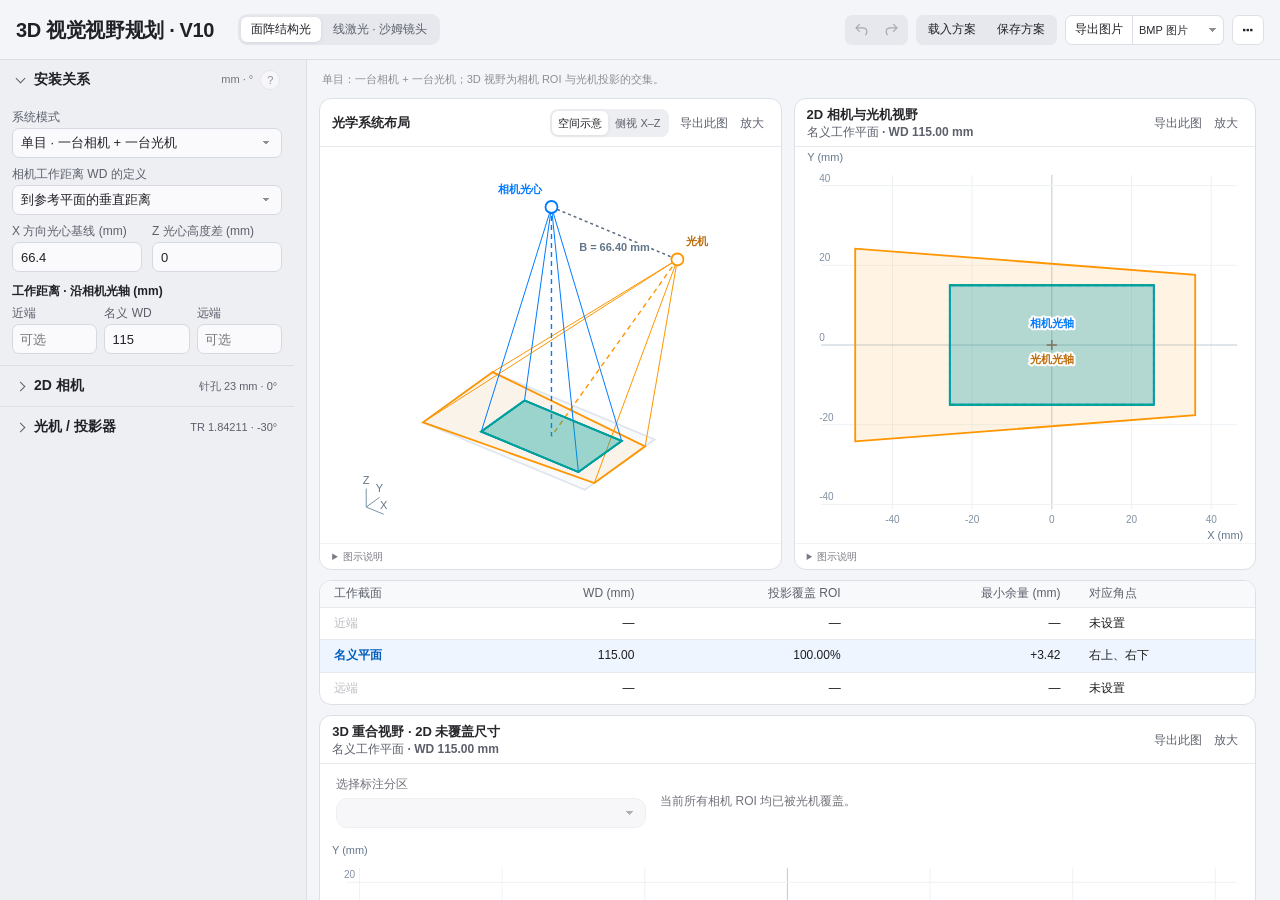
==== commit 0280559c: "Publish the v10.6.5 field-of-view planner" ====
--- a/index.html
+++ b/index.html
@@ -195,7 +195,7 @@
   align-items: center;
   justify-content: flex-end;
 }
-.fov-toolbar .v10-history { gap: 5px; flex-wrap: nowrap; }
+.fov-toolbar .header-toolbar-slot > .actions { column-gap: 8px; }
 .line-mode header .structured-actions { display: none !important; }
 header.toolbar-measuring .header-toolbar-slot > .actions {
   display: flex !important;
@@ -221,12 +221,33 @@
   background: #ebedf2;
   box-shadow: none;
 }
-.fov-toolbar .actions :is(#save, #lineSave) {
-  color: white;
-  background: var(--workbench-accent);
-  border-color: var(--workbench-accent);
-}
-.fov-toolbar .actions :is(#save, #lineSave):hover { background: #0069df; }
+.fov-toolbar .toolbar-pair {
+  display: inline-flex;
+  align-items: center;
+  gap: 1px;
+  padding: 2px;
+  border-radius: var(--workbench-control-radius);
+  background: #e7e8ed;
+}
+.fov-toolbar .toolbar-pair :is(button,.filelabel) {
+  height: calc(var(--workbench-control-height) - 4px);
+  padding: 0 10px;
+  border: 0;
+  border-radius: calc(var(--workbench-control-radius) - 2px);
+  color: var(--workbench-text);
+  background: transparent;
+  box-shadow: none;
+}
+.fov-toolbar .toolbar-pair :is(#save,#lineSave) { color: var(--workbench-text); background: transparent; }
+.fov-toolbar .toolbar-pair :is(button,.filelabel,#save,#lineSave):not(:disabled):hover { background: var(--workbench-surface); }
+.fov-toolbar .toolbar-pair button:disabled { color: var(--workbench-secondary); opacity: .45; }
+.fov-toolbar .toolbar-pair.toolbar-history button { width: 29px; padding: 0; }
+.fov-toolbar .toolbar-redo svg { transform: scaleX(-1); }
+.fov-toolbar .toolbar-pair :is(button,.filelabel):focus-visible { outline: 2px solid var(--workbench-accent); outline-offset: -1px; }
+@media (forced-colors: active) {
+  .fov-toolbar .toolbar-pair { outline: 1px solid ButtonText; }
+  .fov-toolbar .toolbar-pair button:disabled { color: GrayText; opacity: 1; }
+}
 .fov-toolbar .filelabel:focus-visible, .toolbar-more > summary:focus-visible { outline: 2px solid var(--workbench-accent); outline-offset: 1px; }
 .toolbar-export-group { display: inline-flex; align-items: center; }
 .fov-toolbar .toolbar-export-group > button { border-radius: var(--workbench-control-radius) 0 0 var(--workbench-control-radius); }
@@ -260,6 +281,7 @@
   border-radius: 9px;
   box-shadow: 0 4px 14px #2021271a;
 }
+.toolbar-more.align-start .toolbar-more-items { inset-inline: 0 auto; }
 .fov-toolbar .toolbar-more-items > button { justify-content: flex-start; border: 0; padding-inline: 8px; }
 .fov-toolbar #toast {
   position: absolute;
@@ -515,6 +537,9 @@
 .depth-comparison th, .depth-comparison td { white-space: normal; overflow-wrap: anywhere; padding: 5px 14px; border-bottom: 1px solid var(--workbench-quiet-divider); text-align: left; }
 .depth-comparison thead th { background: #f8f9fb; font-weight: 500; color: var(--workbench-secondary); }
 .depth-comparison tbody th { background: transparent; }
+.depth-comparison :is([data-wd], [data-coverage], [data-margin]) { text-align: right; font-variant-numeric: tabular-nums; }
+.depth-comparison td[data-coverage], .depth-comparison .depth-unit { white-space: nowrap; }
+.depth-comparison thead [data-coverage] { word-break: keep-all; overflow-wrap: normal; }
 .depth-comparison tbody tr:last-child > * { border-bottom: 0; }
 .depth-comparison tr[data-enabled="true"] { cursor: pointer; }
 .depth-comparison tr[data-enabled="true"]:hover { background: #f2f6fb; }
@@ -524,7 +549,7 @@
 .depth-comparison button[aria-pressed="true"] { color: #005ebd; font-weight: 650; }
 .depth-comparison button:focus-visible { outline: 2px solid var(--workbench-accent); }
 .depth-comparison .depth-overflow { color: #a44224; font-weight: 650; }
-.depth-comparison .depth-worst { font-size: 10px; margin-left: 5px; color: var(--workbench-secondary); }
+.depth-comparison .depth-worst { display: block; font-size: 10px; line-height: 1.15; color: var(--workbench-secondary); }
 .depth-comparison [data-corners] span { display: inline-block; }
 .depth-comparison [data-corners] span + span { margin-left: 8px; }
 @container (max-width: 600px) {
@@ -533,6 +558,19 @@
   .depth-comparison th:first-child { padding-left: 8px; }
   .depth-comparison [data-corners] span { display: block; }
   .depth-comparison [data-corners] span + span { margin-left: 0; }
+}
+@container (max-width: 420px) {
+  .depth-comparison table, .depth-comparison thead, .depth-comparison tbody { display: block; }
+  .depth-comparison tr { display: grid; grid-template-columns: repeat(4,minmax(0,1fr)); align-items: baseline; }
+  .stereo-mode .depth-comparison tr { grid-template-columns: repeat(5,minmax(0,1fr)); }
+  .depth-comparison thead { background: #f8f9fb; }
+  .depth-comparison tr { border-bottom: 1px solid var(--workbench-quiet-divider); }
+  .depth-comparison tbody tr:last-child { border: 0; }
+  .depth-comparison th, .depth-comparison td { border: 0; padding: 4px; }
+  .depth-comparison th:first-child { padding-left: 8px; }
+  .depth-comparison thead th:last-child { position: absolute; clip-path: inset(50%); width: 1px; height: 1px; overflow: hidden; padding: 0; }
+  .depth-comparison [data-corners] { grid-column: 1 / -1; display: flex; flex-wrap: wrap; gap: 2px 8px; align-items: baseline; padding: 0 8px 6px; }
+  .depth-comparison [data-corners]::before { content: '对应角点'; color: var(--workbench-secondary); }
 }
 @media print { .depth-comparison { break-inside: avoid; } .depth-comparison button[data-depth] { display: inline !important; } }
 
@@ -577,6 +615,63 @@
   .workspace-jumps a:focus-visible { outline: 2px solid var(--workbench-accent); }
   :is(#structuredMain,#lineMain) > .parameter-grid { scroll-margin-top: 40px; }
 }
+
+/* Editable optics and the distances calculated from installation geometry. */
+#projectorFields .projector-field-list { display: grid; gap: 3px; }
+#projectorFields .projector-field-list > label {
+  display: grid; grid-template-columns: minmax(0, 1fr) minmax(64px, 92px) 22px;
+  align-items: center; gap: 6px; min-height: 30px; margin: 0;
+}
+#projectorFields .projector-field-list input {
+  width: 100%; min-width: 0; height: 27px; margin: 0; text-align: end;
+}
+#projectorFields .projector-field-list small, .distance-reading small {
+  color: var(--workbench-secondary); font-size: 11px; font-weight: 400;
+}
+.parameter-grid .mount-readings { display: grid; gap: 5px; margin: 10px 0 6px; border-top: 1px solid var(--workbench-divider); padding-top: 9px; }
+.parameter-grid .mount-readings h3 { color: var(--workbench-secondary); font-size: 12px; font-weight: 600; margin: 0 0 2px; }
+.parameter-grid .distance-reading {
+  display: flex; justify-content: space-between; align-items: baseline; gap: 6px;
+  color: var(--workbench-secondary); font-size: 12px; line-height: 18px;
+}
+.parameter-grid .distance-reading output { color: var(--workbench-text); font-size: 14px; white-space: nowrap; font-variant-numeric: tabular-nums; user-select: text; cursor: text; }
+.parameter-grid .distance-reading b { font-weight: 600; }
+#cameraFields2 .distance-reading { flex-direction: column; gap: 1px; justify-content: flex-start; }
+/* Sidebar inspectors: preserve the compact toolbar actions inside the expanded group. */
+:is(#structuredMain,#lineMain) .inspector-group > .phead {
+  min-height: 40px;
+  padding-block: 4px;
+}
+:is(#structuredMain,#lineMain) .inspector-group > .phead > h2 {
+  flex: 1;
+  min-width: 0;
+}
+:is(#structuredMain,#lineMain) .parameter-grid .phead button.inspector-toggle {
+  display: flex; align-items: center; gap: 8px;
+  width: 100%; min-width: 0; min-height: 29px; padding: 2px 3px;
+  border: 0; border-radius: 4px; background: transparent;
+  color: var(--workbench-text); font: inherit; text-align: start; box-shadow: none;
+}
+.inspector-toggle::before {
+  content: ''; flex: none; width: 6px; height: 6px;
+  border: solid currentColor; border-width: 0 1.5px 1.5px 0;
+  transform: rotate(45deg); color: var(--workbench-secondary);
+  margin: -3px 2px 0 0;
+}
+.inspector-toggle[aria-expanded="false"]::before { transform: rotate(-45deg); margin-top: 0; }
+:is(#structuredMain,#lineMain) .parameter-grid .phead button.inspector-toggle:hover { background: #19223008; }
+:is(#structuredMain,#lineMain) .parameter-grid .phead button.inspector-toggle:focus-visible {
+  outline: 2px solid var(--workbench-accent); outline-offset: 1px;
+}
+.inspector-summary {
+  min-width: 0; margin-inline-start: auto; color: var(--workbench-secondary);
+  overflow: hidden; text-overflow: ellipsis; font-size: 11px; font-weight: 400;
+  font-variant-numeric: tabular-nums;
+}
+.inspector-closed > .phead > :not(h2), .inspector-closed > .caption { display: none !important; }
+@media (forced-colors: active) {
+  :is(#structuredMain,#lineMain) .parameter-grid .phead button.inspector-toggle:focus-visible { outline-color: Highlight; }
+}
 
 </style></head><body>
 <header><div><div class="brand">OPTICAL WORKBENCH / 10</div><h1>3D 视觉视野规划 · v10</h1><p>光机投影 × 相机拍摄 → 工作平面上的共同视野</p></div><div><div class="actions"><button id="reset">恢复示例</button><button id="save">保存方案</button><label class="filelabel">载入方案<input id="load" type="file" accept=".json" hidden style="display:none"></label><button id="csv">导出结果 CSV</button><select id="imageFormat" aria-label="导出图片格式" title="单幅和整套图均使用此格式"><option value="bmp">BMP 图片</option><option value="svg">SVG 矢量图</option></select><button id="svgExport">导出图片</button><button id="print">打印 / PDF</button></div><div id="toast" aria-live="polite"></div></div></header>
@@ -613,17 +708,17 @@
 <section class="panel output-panel overlap-panel"><div class="phead"><div class="overview-plot-title"><h2>3D 重合视野 · 2D 未覆盖尺寸</h2><span class="depth-current" id="overlapDepthLabel"></span></div><button class="plot-export" data-export-plot="footprint" data-title="3D重合视野与缺边尺寸">导出此图</button></div><div class="region-controls"><label>选择标注分区<select id="regionChoice" aria-label="选择标注边长的2D未覆盖分区"></select></label><span id="regionChoiceInfo" class="small"></span></div><svg id="footprint" class="plot" role="img" aria-label="重合视野与相机实际未覆盖分区"></svg><div id="overlapOutput" class="output-summary"></div><div class="caption">蓝色虚线为相机 ROI；T/C 标记实际未被光机覆盖的分区，绿色为 3D 重合视野。仅为相机未被光机覆盖的部分标注详细尺寸；双目模式按左右相机分别编号。选择分区后，A、B、C…对应下方各边实长。</div></section></div>
 <section id="depthComparison" class="panel depth-comparison" aria-label="工作截面对照">
 <table id="depthTabs" aria-label="工作截面对照，选择截面查看视野">
-<thead><tr><th scope="col">工作截面</th><th scope="col">WD (mm)</th><th scope="col" id="depthCoverageHeading">投影覆盖 ROI</th><th scope="col">最小余量 (mm)</th><th scope="col">对应角点</th></tr></thead>
+<thead><tr><th scope="col">工作截面</th><th scope="col" data-wd>WD <span class="depth-unit">(mm)</span></th><th scope="col" data-coverage id="depthCoverageHeading" title="光机投影覆盖该相机 ROI 的面积占比">投影覆盖 ROI</th><th scope="col" data-coverage class="stereo-only" hidden title="光机投影覆盖右相机 ROI 的面积占比">右 ROI 覆盖率</th><th scope="col" data-margin>最小余量 <span class="depth-unit">(mm)</span></th><th scope="col">对应角点</th></tr></thead>
 <tbody>
-<tr><th scope="row"><button type="button" data-depth="near" aria-controls="combinedFootprint footprint layout" aria-pressed="false" disabled>近端</button></th><td data-wd></td><td data-coverage></td><td data-margin></td><td data-corners></td></tr>
-<tr><th scope="row"><button type="button" data-depth="middle" aria-controls="combinedFootprint footprint layout" aria-pressed="false" disabled>名义平面</button></th><td data-wd></td><td data-coverage></td><td data-margin></td><td data-corners></td></tr>
-<tr><th scope="row"><button type="button" data-depth="far" aria-controls="combinedFootprint footprint layout" aria-pressed="false" disabled>远端</button></th><td data-wd></td><td data-coverage></td><td data-margin></td><td data-corners></td></tr>
+<tr><th scope="row"><button type="button" data-depth="near" aria-controls="combinedFootprint footprint layout" aria-pressed="false" disabled>近端</button></th><td data-wd></td><td data-coverage="left"></td><td data-coverage="right" class="stereo-only" hidden></td><td data-margin></td><td data-corners></td></tr>
+<tr><th scope="row"><button type="button" data-depth="middle" aria-controls="combinedFootprint footprint layout" aria-pressed="false" disabled>名义平面</button></th><td data-wd></td><td data-coverage="left"></td><td data-coverage="right" class="stereo-only" hidden></td><td data-margin></td><td data-corners></td></tr>
+<tr><th scope="row"><button type="button" data-depth="far" aria-controls="combinedFootprint footprint layout" aria-pressed="false" disabled>远端</button></th><td data-wd></td><td data-coverage="left"></td><td data-coverage="right" class="stereo-only" hidden></td><td data-margin></td><td data-corners></td></tr>
 </tbody></table></section>
 <div id="status" class="status"></div>
 
 <div id="printParams" class="panel" style="display:none"></div><section class="panel"><div class="phead"><h2>模型与使用说明</h2><span class="small">一阶几何估算</span></div><div class="body note"><p><b>针孔近似与薄透镜：</b>光心后移量沿光轴计量，正值表示位于镜头前端后方。针孔模式用该位置作投影中心；理想薄透镜模式将它近似为物方主面。实际复合镜头需标定。</p><p><b>已知参考倍率：</b>在给定工作距离用倍率确定画幅，不使用光心后移量。名义焦距只作记录；离开参考平面的视野仍采用等效中心投影近似。</p><p><b>TR：</b>TR=投射距离/正投影宽度，联动公式 f投影=TR×DMD有效宽。倾斜平面的实际梯形包络另行计算。</p><p><b>工作平面：</b>从相机镜头前端沿光轴输入到近端、中间和远端平面的距离。切换时保持参考成像状态，仅计算几何视野。</p><p><b>视场角：</b>X × Y 为镜头出射的幅面角，由幅面边缘与焦距的 atan 计算，包含幅面偏心，与工作距离和安装倾角无关。ROI 开窗与全幅不同时分别给出两组数值；相机取当前成像模型的有效焦距，光机取 TR 联动后的等效焦距。</p><p><b>物方像素间距：</b>正视矩形按各设备沿光轴距离、有效焦距与像素尺寸估算，忽略工作平面倾斜造成的局部倍率变化；考虑倾斜时把像素两条边缘投射到当前工作平面取实长，分别采样左侧、光轴列、右侧。单位 mm/像素，属于几何点间距，不是测量精度。</p><p><b>四角投影余量：</b>相机 ROI 四角到光机投影边界的最短距离，沿当前工作平面按有限边界线段测量；正值为投影内余量，贴边为 0，负值为超出。双目分别判断左右相机，不要求共同视野覆盖单侧 ROI。</p><p><b>共同视野占用像素：</b>把共同视野顶点按当前姿态反投影回各设备完整画幅，数 X / Y 方向实际跨越的像素数，不做尺寸除间距的估算；倾斜造成的两端倍率差异自然包含在内。无共同视野时不显示。</p></div></section>
 
-</div></main><div class="bottom">3D 视觉视野规划 v10.6.3 · 完全离线运行 · 长度 mm / 面积 mm² / 角度 °</div>
+</div></main><div class="bottom">3D 视觉视野规划 v10.6.5 · 完全离线运行 · 长度 mm / 面积 mm² / 角度 °</div>
 <script>
 /* First-order central projection and convex footprint intersection. Units: mm, deg. */
 (function(root){
@@ -640,16 +735,20 @@
 function intersect(subject,clip){let out=ccw(subject);const c=ccw(clip);if(c.length<3||out.length<3)return [];for(let i=0;i<c.length;i++){const a=c[i],b=c[(i+1)%c.length];const side=p=>(b[0]-a[0])*(p[1]-a[1])-(b[1]-a[1])*(p[0]-a[0]);const input=out;out=[];if(!input.length)break;let prev=input[input.length-1],sp=side(prev);for(const cur of input){const sc=side(cur),ip=sp>=-EPS,ic=sc>=-EPS;if(ip!==ic){const t=sp/(sp-sc);out.push([prev[0]+t*(cur[0]-prev[0]),prev[1]+t*(cur[1]-prev[1])]);}if(ic)out.push(cur);prev=cur;sp=sc;}out=clean(out);}return out.length>=3&&area(out)>EPS?ccw(out):[];}
 function metrics(poly){if(poly.length<3)return {area:0,width:0,height:0,center:null,edges:[],bounds:null};const p=ccw(poly),A=area(p);let cx=0,cy=0;p.forEach((v,i)=>{const q=p[(i+1)%p.length],s=v[0]*q[1]-q[0]*v[1];cx+=(v[0]+q[0])*s;cy+=(v[1]+q[1])*s;});const xs=p.map(v=>v[0]),ys=p.map(v=>v[1]);const bounds={xmin:Math.min(...xs),xmax:Math.max(...xs),ymin:Math.min(...ys),ymax:Math.max(...ys)};return {area:A,width:bounds.xmax-bounds.xmin,height:bounds.ymax-bounds.ymin,center:[cx/(6*A),cy/(6*A)],bounds,edges:p.map((v,i)=>distance(v,p[(i+1)%p.length]))};}
 function number(v,name,min=-Infinity,max=Infinity){if(!Number.isFinite(v)||v<min||v>max)throw Error(name+' 超出有效范围');}
-function validateDevice(d,name){for(const k of ['f','w','h','wd'])number(d[k],name+' '+k,0.000001,1e7);for(const k of ['yaw','pitch'])number(d[k],name+' '+k,-89.9,89.9);number(d.roll,name+' roll',-360,360);for(const k of ['ox','oy'])number(d[k],name+' '+k,-1e5,1e5);}
+function validateDevice(d,name){if(d.model!=='magnification')number(d.f,name+' f',0.000001,1e7);for(const k of ['w','h','wd'])number(d[k],name+' '+k,0.000001,1e7);for(const k of ['yaw','pitch'])number(d[k],name+' '+k,-89.9,89.9);number(d.roll,name+' roll',-360,360);for(const k of ['ox','oy'])number(d[k],name+' '+k,-1e5,1e5);}
 function height(d,mode){const c=-basis(d).axis[2];const offset=(d.model||'pinhole')==='magnification'?0:(d.originOffset||0);return (mode==='axis'?d.wd*c:d.wd)+offset*c;}
 // Distances are measured from the camera front along its optical axis.
 function nominalDistance(s,c=-basis(s.camera).axis[2]){return s.wdMode==='axis'?s.camera.wd:s.camera.wd/c;}
 function workingDistance(s){const c=-basis(s.camera).axis[2];return nominalDistance(s,c)-s.plane/c;}
 function planeAtDistance(s,d){number(d,'截面工作距离',0.000001,1e7);const c=-basis(s.camera).axis[2];return (nominalDistance(s,c)-d)*c;}
-function footprint(d,pos,z,roi){const b=basis(d);let w=d.w,h=d.h,ox=d.ox,oy=d.oy;if(roi){w*=roi.rw/roi.nx;h*=roi.rh/roi.ny;ox+=d.w*((roi.rx+roi.rw/2)/roi.nx-0.5);oy+=d.h*(0.5-(roi.ry+roi.rh/2)/roi.ny);}
+function footprint(d,pos,z,roi,allowUnbounded=false){const b=basis(d);let w=d.w,h=d.h,ox=d.ox,oy=d.oy;if(roi){w*=roi.rw/roi.nx;h*=roi.rh/roi.ny;ox+=d.w*((roi.rx+roi.rw/2)/roi.nx-0.5);oy+=d.h*(0.5-(roi.ry+roi.rh/2)/roi.ny);}
 const uv=[[-w/2,-h/2],[w/2,-h/2],[w/2,h/2],[-w/2,h/2]];
-const points=uv.map(([x,y])=>{const r=add(b.axis,add(mul(b.u,(x+ox)/d.f),mul(b.v,(y+oy)/d.f)));if(r[2]>=-1e-8)throw Error('视场边缘光线平行或背离工作平面，请减小倾角、幅面或偏心');const t=(z-pos[2])/r[2];if(t<=0)throw Error('工作平面必须位于两个光心的前方');return [pos[0]+t*r[0],pos[1]+t*r[1]];});
-const ta=(z-pos[2])/b.axis[2],fa=fovAngles(d,roi);return {points:ccw(points),pos,basis:b,axisHit:[pos[0]+ta*b.axis[0],pos[1]+ta*b.axis[1]],axisWD:ta,normalWD:pos[2]-z,metrics:metrics(points),angles:[fa.x,fa.y]};}
+const rays=uv.map(([x,y])=>add(b.axis,add(mul(b.u,(x+ox)/d.f),mul(b.v,(y+oy)/d.f))));
+if(z>=pos[2])throw Error('工作平面必须位于两个光心的前方');
+const unbounded=rays.some(ray=>ray[2]>=-1e-8);
+if(unbounded&&!allowUnbounded)throw Error('视场边缘光线平行或背离工作平面，请减小倾角、幅面或偏心');
+const points=unbounded?[]:rays.map(ray=>{const t=(z-pos[2])/ray[2];return [pos[0]+t*ray[0],pos[1]+t*ray[1]];});
+const ta=(z-pos[2])/b.axis[2],fa=fovAngles(d,roi);return {unbounded,points:ccw(points),pos,basis:b,axisHit:[pos[0]+ta*b.axis[0],pos[1]+ta*b.axis[1]],axisWD:ta,normalWD:pos[2]-z,metrics:unbounded?{...metrics([]),width:null,height:null,area:null}:metrics(points),angles:[fa.x,fa.y]};}
 // Exit-angle field of view from the lens in degrees; honours lateral offset and ROI crop, independent of distance and tilt.
 function fovAngles(d,roi){let w=d.w,h=d.h,ox=d.ox,oy=d.oy;if(roi){w*=roi.rw/roi.nx;h*=roi.rh/roi.ny;ox+=d.w*((roi.rx+roi.rw/2)/roi.nx-0.5);oy+=d.h*(0.5-(roi.ry+roi.rh/2)/roi.ny);}const deg=x=>x*180/Math.PI;return {x:deg(Math.atan((w/2+ox)/d.f)+Math.atan((w/2-ox)/d.f)),y:deg(Math.atan((h/2+oy)/d.f)+Math.atan((h/2-oy)/d.f))};}
 // Back-project target-plane polygon vertices into full-frame pixel coordinates; the spans count covered columns/rows.
@@ -660,9 +759,9 @@
 }
 function solveMono(s){validateDevice(s.camera,'相机');validateDevice(s.projector,'光机');const optical=cameraOptics(s.camera,s.wdMode),cam={...s.camera,f:optical.effectiveF};const proj=projectorOptics(s.projector);number(s.baseline,'X 基线',-1e7,1e7);number(s.plane,'其他工作距离',-1e7,1e7);number(workingDistance(s),'其他工作距离',0.000001,1e7);if(!['normal','axis'].includes(s.wdMode))throw Error('未知工作距离定义');if(!['x','length'].includes(s.baselineMode))throw Error('未知基线定义');number(s.mountZ===undefined?0:s.mountZ,'Z 光心高度差',-1e7,1e7);const hc=height(s.camera,s.wdMode),hp=hc+(s.mountZ===undefined?0:s.mountZ);let bx=s.baseline;if(s.baselineMode==='length'){const b2=s.baseline*s.baseline-(hp-hc)**2;if(b2 < -EPS)throw Error('光心直线基线小于 Y 偏移和高度差所需距离；请增大基线或修改工作距离');bx=(s.baseline<0?-1:1)*Math.sqrt(Math.max(0,b2));}
 const r=s.roi;for(const k of ['nx','ny','rw','rh']){number(r[k],'ROI '+k,1,1e7);if(!Number.isInteger(r[k]))throw Error('像素数必须为整数');}for(const k of ['rx','ry']){number(r[k],'ROI '+k,0,1e7);if(!Number.isInteger(r[k]))throw Error('ROI 起点必须为整数');}if(r.rx+r.rw>r.nx||r.ry+r.rh>r.ny)throw Error('ROI 开窗超出 Sensor 完整像素范围');
-const camera=footprint(cam,[0,0,hc],s.plane),active=footprint(cam,[0,0,hc],s.plane,r),projector=footprint(proj,[bx,0,hp],s.plane);const overlap=intersect(active.points,projector.points),m=metrics(overlap);return {camera,active,projector,overlap,missing:missingEdges(overlap),regions:coverageRegions(active.points,projector.points),optical,tr:proj.f/proj.w,metrics:m,baseline:Math.hypot(bx,hp-hc),bx,by:0,dz:hp-hc,cameraCoverage:m.area/active.metrics.area,projectorCoverage:m.area/projector.metrics.area};}
-
-function translateFrame(d,dx){return {...d,pos:[d.pos[0]+dx,d.pos[1],d.pos[2]],points:d.points.map(p=>[p[0]+dx,p[1]]),axisHit:[d.axisHit[0]+dx,d.axisHit[1]],metrics:metrics(d.points.map(p=>[p[0]+dx,p[1]]))};}
+const active=footprint(cam,[0,0,hc],s.plane,r),camera=footprint(cam,[0,0,hc],s.plane,null,true),projector=footprint(proj,[bx,0,hp],s.plane);const overlap=intersect(active.points,projector.points),m=metrics(overlap);return {camera,active,projector,overlap,missing:missingEdges(overlap),regions:coverageRegions(active.points,projector.points),optical,tr:proj.f/proj.w,metrics:m,baseline:Math.hypot(bx,hp-hc),bx,by:0,dz:hp-hc,cameraCoverage:m.area/active.metrics.area,projectorCoverage:m.area/projector.metrics.area};}
+
+function translateFrame(d,dx){return {...d,pos:[d.pos[0]+dx,d.pos[1],d.pos[2]],points:d.points.map(p=>[p[0]+dx,p[1]]),axisHit:[d.axisHit[0]+dx,d.axisHit[1]],metrics:d.unbounded?d.metrics:metrics(d.points.map(p=>[p[0]+dx,p[1]]))};}
 function stereoReference(s){
  const m=s.stereoMount;
  
@@ -1016,6 +1115,8 @@
 'use strict';
 const $=id=>document.getElementById(id),clone=x=>JSON.parse(JSON.stringify(x));
 let sensorCountEdit=null;
+const structuredSchemeKey='structured-light-fov-v10',structuredViewKey=structuredSchemeKey+'-view';
+let lastSavedParameters=null;
 let state=clone(FOV.defaults),result=null,view='3d',az=-.65,el=.58;
 let workPlanes=[],currentPlane=null,workPlaneErrors={};
 let endpointDraft=null,nominalDraft=null;
@@ -1025,13 +1126,13 @@
 const get=(o,p)=>p.split('.').reduce((a,k)=>a[k],o);
 function set(o,p,v){let a=p.split('.'),k=a.pop();get(o,a.join('.'))[k]=v;}
 function assign(p,v){if(p.includes('.'))set(state,p,v);else state[p]=v;}
-function normalizeInputs(s){s.baselineMode='x';if(s.mountZ===undefined)s.mountZ=0;s.camera.roll=0;s.camera2.roll=0;s.projector.roll=0;for(const r of [s.roi,s.roi2]){r.rx=Math.floor((r.nx-r.rw)/2);r.ry=Math.floor((r.ny-r.rh)/2);}return s;}
+function centerROI(r){r.rx=Math.floor((r.nx-r.rw)/2);r.ry=Math.floor((r.ny-r.rh)/2);}
 function isStereo(){return state.scene==='stereo';}
 function defaultLayoutView(){az=isStereo()?-.5:-.65;el=isStereo()?.7:.58;}
 function regionTitle(r){return r.label||'相机未覆盖';}
 function setupSnapshot(){return Object.fromEntries(FOV.setupKeys.map(k=>[k,clone(state[k])]));}
 function updateSceneUI(){const yes=isStereo();document.body.classList.toggle('stereo-mode',yes);document.querySelectorAll('.stereo-only').forEach(e=>e.hidden=!yes);$('monoBaselineField').hidden=yes;$('monoZField').hidden=yes;$('sceneMode').value=state.scene;$('cameraTitle').textContent=yes?'左相机':'2D 相机';$('cameraLegend').textContent=yes?'左相机 ROI':'相机 ROI';$('cameraOutputTitle').textContent=yes?'左相机视野':'2D 相机视野';$('distanceHint').textContent=yes?'名义工作平面为 Z=0，WD 沿左相机光轴从镜头前端量起。':'名义工作平面为 Z=0，WD 沿相机光轴从镜头前端量起。';}
-function switchScene(mode){if(!['mono','stereo'].includes(mode)||mode===state.scene)return;if(result)state.setups[state.scene]=setupSnapshot();Object.assign(state,clone(state.setups[mode]));state.scene=mode;defaultLayoutView();sync();update();toast(mode==='stereo'?'已切换双目：光机居中，左右各一台相机':'已切换单目');}
+function switchScene(mode){if(!['mono','stereo'].includes(mode)||mode===state.scene)return;if(result)state.setups[state.scene]=setupSnapshot();Object.assign(state,clone(state.setups[mode]));state.scene=mode;defaultLayoutView();sync();update('view');toast('');}
 
 const escapeText=s=>String(s).replace(/[&<>"']/g,c=>({'&':'&amp;','<':'&lt;','>':'&gt;','"':'&quot;',"'":'&#39;'}[c]));
 const field=(p,name,step='.1')=>`<label>${name}<input data-path="${p}" type="number" step="${step}"></label>`;
@@ -1045,14 +1146,28 @@
 <label class="wide">像元大小 (μm)<input data-path="camera.pixelPitch" type="number" step="0.01" min="0.000001"></label>
 ${field('roi.nx','长边像素数 / X (px)','1')}${field('roi.ny','短边像素数 / Y (px)','1')}
 ${field('camera.w','Sensor 长 / X (mm)','.001')}${field('camera.h','Sensor 宽 / Y (mm)','.001')}
-</div><p class="small" id="sensorInfo"></p><details class="param-help"><summary>Sensor 联动规则</summary><p class="editor-hint">改像元或像素数 → 更新毫米尺寸；改毫米尺寸 → 反算像元并更新另一边。X / Y 方向固定。</p></details></div><div class="roi-editor wide"><div class="editor-heading"><strong>ROI 开窗</strong><div class="editor-actions"><span class="small">自动居中</span><button id="fullROI" type="button">恢复全幅</button></div></div><p id="roiSensorInfo" class="small"></p><div class="fields" id="roiFields"></div><details class="param-help"><summary>ROI 坐标说明</summary><p class="editor-hint">开窗自动居中；像素数为奇数时，起点取整到左上侧。裁剪尺寸按像素比例换算。</p></details></div></div>
+</div><p class="small" id="sensorInfo"></p><details class="param-help"><summary>Sensor 联动规则</summary><p class="editor-hint">改像元或像素数 → 更新毫米尺寸；改毫米尺寸 → 反算像元并更新另一边。X / Y 方向固定。</p></details></div><div class="roi-editor wide"><div class="editor-heading"><strong>ROI 开窗</strong><div class="editor-actions"><span class="small" id="roiPosition">自动居中</span><button id="fullROI" type="button">恢复全幅</button></div></div><p id="roiSensorInfo" class="small"></p><div class="fields" id="roiFields"></div><details class="param-help"><summary>ROI 坐标说明</summary><p class="editor-hint">修改开窗或 Sensor 像素数时自动居中。载入方案时保留已保存的开窗起点。裁剪尺寸按像素比例换算。</p></details></div></div>
 
 </div>
 <details class="param-help"><summary>相机模型说明</summary><p id="cameraModelInfo" class="small"></p></details><details><summary>其他姿态与幅面偏心<span class="pose-summary" id="cameraPoseSummary"></span></summary><div class="fields">${field('camera.pitch','Y 方向俯仰 (°)')}${field('camera.ox','幅面中心偏心 X (mm)','.01')}${field('camera.oy','幅面中心偏心 Y (mm)','.01')}</div></details>`;
-$('projectorFields').innerHTML=`<div class="fields">${field('projector.tr','投射比 TR = 距离 / 宽','0.001')}${field('projector.f','投影等效焦距 (mm)','.001')}
-
-${field('projector.w','DMD 有效宽 (mm)','.001')}${field('projector.h','DMD 有效高 (mm)','.001')}${field('projector.nx','投影横向像素数 / X (px)','1')}${field('projector.ny','投影纵向像素数 / Y (px)','1')}<label>参考垂直距离 (mm)<input id="projectorNormalWD" type="number" readonly title="光机光心到参考平面的垂直距离，自动联动"></label><label>参考沿光轴距离 (mm)<input id="projectorAxisWD" type="number" readonly title="沿光机光轴到参考平面的距离，包含倾斜影响，自动联动"></label>${field('projector.yaw','X–Z 倾角 (°)')}
-</div><details class="param-help"><summary>TR 与投影说明</summary><p class="small" id="projectorInfo"></p></details><details><summary>更多姿态与投影偏心<span class="pose-summary" id="projectorPoseSummary"></span></summary><div class="fields">${field('projector.pitch','Y 方向俯仰 (°)')}${field('projector.ox','幅面中心偏心 X (mm)','.01')}${field('projector.oy','幅面中心偏心 Y (mm)','.01')}</div></details>`;
+function distanceReading(id,label){
+ return `<div class="distance-reading"><span id="${id}Label">${label}</span><output id="${id}" aria-labelledby="${id}Label ${id}Unit" aria-live="off"><b>—</b><small id="${id}Unit" hidden> mm</small></output></div>`;
+}
+function showDistanceReading(id,value){
+ const output=$(id),valid=Number.isFinite(value)&&value>=0;
+ output.firstElementChild.textContent=valid?fmt(value):'—';
+ output.lastElementChild.hidden=!valid;
+}
+function projectorField(key,label,unit,step){
+ return `<label><span>${label}</span><input type="number" data-path="projector.${key}" step="${step}"><small>${unit}</small></label>`;
+}
+$('projectorFields').innerHTML=`<div class="projector-field-list">
+${projectorField('tr','投射比 TR','','.001')}${projectorField('f','投影等效焦距','mm','.001')}
+${projectorField('w','DMD 有效宽','mm','.001')}${projectorField('h','DMD 有效高','mm','.001')}
+${projectorField('nx','横向像素 / X','px','1')}${projectorField('ny','纵向像素 / Y','px','1')}
+${projectorField('yaw','X–Z 倾角','°','.1')}
+</div><div class="mount-readings" role="group" aria-labelledby="projectorReferenceTitle"><h3 id="projectorReferenceTitle">参考工作距离</h3>
+${distanceReading('projectorNormalWD','垂直距离')}${distanceReading('projectorAxisWD','沿轴距离')}</div><details class="param-help"><summary>TR 与投影说明</summary><p class="small" id="projectorInfo"></p></details><details><summary>更多姿态与投影偏心<span class="pose-summary" id="projectorPoseSummary"></span></summary><div class="fields">${field('projector.pitch','Y 方向俯仰 (°)')}${field('projector.ox','幅面中心偏心 X (mm)','.01')}${field('projector.oy','幅面中心偏心 Y (mm)','.01')}</div></details>`;
 function linkProjector(changed){const d=state.projector;if(changed==='projector.tr')d.f=d.tr*d.w;else d.tr=d.f/d.w;d.link='f';for(const k of ['f','tr','link']){const e=document.querySelector('[data-path="projector.'+k+'"]');if(e&&e!==document.activeElement)e.value=Number.isFinite(d[k])||typeof d[k]==='string'?displayNumber(d[k],'projector.'+k):'';}}
 
 function sensorParts(side=1){const right=side===2;return {c:right?state.camera2:state.camera,r:right?state.roi2:state.roi,cp:right?'camera2':'camera',rp:right?'roi2':'roi',suffix:right?'2':''};}
@@ -1065,7 +1180,7 @@
  if(Number.isInteger(count)&&count>0)r[size]=sensorCountEdit.full?count:Math.min(count,sensorCountEdit.size);
 }
 function linkSensor(changed,side=1){const {c,r,cp}=sensorParts(side),validCount=v=>Number.isInteger(v)&&v>0;if(changed===cp+'.w')c.pixelPitch=validCount(r.nx)?c.w*1000/r.nx:NaN;if(changed===cp+'.h')c.pixelPitch=validCount(r.ny)?c.h*1000/r.ny:NaN;if(changed!==cp+'.w')c.w=validCount(r.nx)?r.nx*c.pixelPitch/1000:NaN;if(changed!==cp+'.h')c.h=validCount(r.ny)?r.ny*c.pixelPitch/1000:NaN;syncSensorInputs(side);sensorInfo(side);}
-function sensorInfo(side=1){const {c,r,suffix}=sensorParts(side),p=c.pixelPitch,consistent=Number.isFinite(p)&&p>0&&Math.abs(c.w-r.nx*p/1000)<1e-7&&Math.abs(c.h-r.ny*p/1000)<1e-7;$('sensorInfo'+suffix).textContent=consistent?fmt(p,4)+' μm × '+r.nx+' / '+r.ny+' px = '+fmt(c.w,4)+' × '+fmt(c.h,4)+' mm':'参数尚未一致：编辑任一 Sensor 参数后按方形像元统一联动。';$('sensorInfo'+suffix).classList.toggle('sensor-warning',!consistent);$('roiSensorInfo'+suffix).textContent='全幅像素：'+r.nx+' × '+r.ny+' px（由相机 Sensor 联动区设置）。';}
+function sensorInfo(side=1){const {c,r,suffix}=sensorParts(side),p=c.pixelPitch,consistent=Number.isFinite(p)&&p>0&&Math.abs(c.w-r.nx*p/1000)<1e-7&&Math.abs(c.h-r.ny*p/1000)<1e-7;$('sensorInfo'+suffix).textContent=consistent?fmt(p,4)+' μm × '+r.nx+' / '+r.ny+' px = '+fmt(c.w,4)+' × '+fmt(c.h,4)+' mm':'参数尚未一致：编辑任一 Sensor 参数后按方形像元统一联动。';$('sensorInfo'+suffix).classList.toggle('sensor-warning',!consistent);const centered=r.rx===Math.floor((r.nx-r.rw)/2)&&r.ry===Math.floor((r.ny-r.rh)/2);$('roiPosition'+suffix).textContent=centered?'自动居中':'开窗起点 ('+r.rx+', '+r.ry+') px';$('roiSensorInfo'+suffix).textContent='全幅像素：'+r.nx+' × '+r.ny+' px（由相机 Sensor 联动区设置）。';}
 
 function renderPoseSummary(id,device){
  const parts=[];
@@ -1083,7 +1198,7 @@
 $('roiFields').innerHTML=[['rw','开窗宽 / X (px)'],['rh','开窗高 / Y (px)']].map(([k,n])=>field('roi.'+k,n,'1')).join('');
 $('cameraFields2').innerHTML=$('cameraFields').innerHTML.replaceAll('data-path="camera.','data-path="camera2.').replaceAll('data-path="roi.','data-path="roi2.').replace(/id="([^"]+)"/g,(_,id)=>'id="'+id+'2"');
 const referenceWDInput=document.querySelector('[data-path="camera.wd"]');
-const rightWDInput=document.querySelector('[data-path="camera2.wd"]');rightWDInput.readOnly=true;rightWDInput.title='根据安装高度差与右相机倾角自动计算参考距离';
+document.querySelector('[data-path="camera2.wd"]').closest('label').outerHTML=distanceReading('rightCameraWD','前端参考 WD');
 function applyMountDistances(s){
  let z;
  if(s.scene==='stereo'){
@@ -1094,10 +1209,36 @@
  s.projector.wd=s.wdMode==='axis'?axis:z;
  return {normal:z,axis};
 }
-function syncMountWD(){const wd=applyMountDistances(state);if(isStereo())rightWDInput.value=displayNumber(state.camera2.wd);$('projectorNormalWD').value=displayNumber(wd.normal);$('projectorAxisWD').value=displayNumber(wd.axis);}
+function syncMountWD(){
+ const wd=applyMountDistances(state);
+ if(isStereo()){
+  $('rightCameraWDLabel').textContent='前端参考 WD · '+(state.wdMode==='axis'?'沿轴':'垂直');
+  showDistanceReading('rightCameraWD',state.camera2.wd);
+ }
+ showDistanceReading('projectorNormalWD',wd.normal);
+ showDistanceReading('projectorAxisWD',wd.axis);
+}
 
 function syncNominalWD(force=false){const e=$('otherWD'),d=FOV.nominalDistance(state);if(force||e!==document.activeElement)e.value=Number.isFinite(d)?displayNumber(d):'';}
-function compareCameraCoverage(plane){
+function coveragePercent(ratio, digits, covered){
+ const percent=Math.max(0,Math.min(100,ratio*100)),unit=10**-digits;
+ if(covered)return fmt(100,digits)+'%';
+ if(percent>=100-unit/2)return '<100%';
+ if(percent>0&&percent<unit/2)return '<'+fmt(unit,digits)+'%';
+ return fmt(percent,digits)+'%';
+}
+function commonCoverageLabels(r){
+ const cameras=[r.active,...(r.active2?[r.active2]:[])];
+ const inside=(frame,other)=>FOV.coverageClearance(frame.points,other.points).covered;
+ const labels=cameras.map((frame,i)=>{
+  const projected=i?r.clearance.camera2:r.clearance.camera;
+  const covered=projected.covered&&cameras.every(other=>other===frame||inside(frame,other));
+  return coveragePercent(i?r.camera2Coverage:r.cameraCoverage,1,covered);
+ });
+ labels.push(coveragePercent(r.projectorCoverage,1,cameras.every(frame=>inside(r.projector,frame))));
+ return labels;
+}
+function compareCameraCoverage(plane,digits=2){
  const r=plane.result;
  const eyes=r.camera2
   ? [[r.clearance.camera,'左',FOV.area(r.pairwise.left)/r.active.metrics.area],
@@ -1109,7 +1250,9 @@
   const corners=clearanceOrder.filter(([i])=>Math.abs(clearance.corners[i].signedDistance-minimum)<=clearance.tolerance);
   if(corners.length)locations.push((eye?eye+'相机 ':'')+(corners.length===4?'四角':corners.map(([,label])=>label).join('、')));
  }
- return {minimum,locations,coverage:eyes.map(([,eye,ratio])=>(eye?eye+' ':'')+fmt(100*ratio)+'%').join(' / ')};
+ const perEye=eyes.map(([clearance,,ratio])=>coveragePercent(ratio,digits,clearance.covered));
+ const coverage=eyes.map(([,eye],i)=>(eye?eye+' ':'')+perEye[i]).join(' / ');
+ return {minimum,locations,perEye,coverage};
 }
 // Only a solved endpoint enters the saved scheme. An unfinished edit keeps
 // the last accepted WD as the distance used for drawing and comparison.
@@ -1141,15 +1284,16 @@
  $('depthError').hidden=!Object.keys(errors).length;
  const summary=new Map(workPlanes.map(plane=>[plane.key,{plane,...compareCameraCoverage(plane)}]));
  const worst=Math.min(...Array.from(summary.values(),item=>item.minimum));
- $('depthCoverageHeading').textContent=isStereo()?'投影覆盖左 / 右 ROI':'投影覆盖 ROI';
+ $('depthCoverageHeading').textContent=isStereo()?'左 ROI 覆盖率':'投影覆盖 ROI';
  for(const row of $('depthTabs').tBodies[0].rows){
   const button=row.querySelector('[data-depth]'),key=button.dataset.depth,item=summary.get(key);
   const active=currentPlane?.key===key;
   const enteredWD=key==='middle'?FOV.nominalDistance(state):state.depthRange[key];
   const wd=enteredWD===''?NaN:Number(enteredWD);
-  row.cells[1].textContent=fmt(wd);
-  row.cells[2].textContent=item?item.coverage:'—';
-  const margin=row.cells[3],corners=row.cells[4];
+  row.querySelector('[data-wd]').textContent=fmt(wd);
+  row.querySelector('[data-coverage="left"]').textContent=item?.perEye[0]??'—';
+  row.querySelector('[data-coverage="right"]').textContent=item?.perEye[1]??'—';
+  const margin=row.querySelector('[data-margin]'),corners=row.querySelector('[data-corners]');
   margin.classList.toggle('depth-overflow',Boolean(item&&item.minimum<0));
   margin.textContent='—';
   if(item){
@@ -1175,7 +1319,7 @@
  $('overlapDepthLabel').textContent=label;
 }
 function planeLabel(plane){return plane.label+' · WD '+fmt(plane.wd)+' mm';}
-function sync(){endpointDraft=null;nominalDraft=null;sensorCountEdit=null;normalizeInputs(state);syncMountWD();document.querySelectorAll('[data-path]').forEach(e=>e.value=displayNumber(get(state,e.dataset.path),e.dataset.path));syncNominalWD(true);for(const [key,id] of endpointInputs)$(id).value=state.depthRange[key];sensorInfo();sensorInfo(2);linkProjector('');modelControls();}
+function sync(){endpointDraft=null;nominalDraft=null;sensorCountEdit=null;syncMountWD();document.querySelectorAll('[data-path]').forEach(e=>e.value=displayNumber(get(state,e.dataset.path),e.dataset.path));syncNominalWD(true);for(const [key,id] of endpointInputs)$(id).value=state.depthRange[key];sensorInfo();sensorInfo(2);linkProjector('');modelControls();}
 function toast(t){$('toast').textContent=t;}
 function mergeKnown(input,template=FOV.defaults){
  if(!input||typeof input!=='object'||Array.isArray(input))throw Error('方案格式无效');
@@ -1189,7 +1333,7 @@
   }
   // JSON encodes an empty numeric input as null. A hidden camera field may stay blank.
   const model=input.model??template.model;
-  const inactive=model==='magnification'?k==='originOffset':k==='mag'||k==='magWD';
+  const inactive=model==='magnification'?(k==='originOffset'||k==='f'):k==='mag'||k==='magWD';
   if(value===null&&template.model&&inactive){
    out[k]=NaN;
    continue;
@@ -1210,7 +1354,70 @@
  }
  s.plane=0;
 }
-function loadState(raw){if(raw.product&&raw.product!=='structuredLight')throw Error('此方案属于线激光产品，请切换到线激光入口载入');if(![1,2,3,4,5,6,7,8,9,10].includes(raw.version))throw Error('不支持的方案版本');const next=normalizeInputs(mergeKnown(raw));if(raw.version===1){next.camera.model='pinhole';next.camera.originOffset=0;next.projector.link='f';next.projector.tr=next.projector.f/next.projector.w;}if(raw.camera?.model==='table'){const rows=FOV.parseTable(raw.camera.table);const d=next.camera,axisWD=next.wdMode==='axis'?d.wd:d.wd/(-FOV.basis(d).axis[2]);d.model='magnification';d.mag=FOV.interpolate(rows,axisWD);d.magWD=axisWD;d.originOffset=0;}if(next.projector.link==='tr')next.projector.f=next.projector.tr*next.projector.w;else next.projector.tr=next.projector.f/next.projector.w;next.version=10;if(!['mono','stereo'].includes(next.scene))throw Error('未知系统模式');for(const setup of [next,next.setups.mono,next.setups.stereo])migrateWorkPlane(setup);return next;}
+function requireSchemeFields(obj,keys,label){
+ if(!obj||typeof obj!=='object'||Array.isArray(obj))throw Error('方案缺少'+label+'参数');
+ for(const key of keys)if(!Object.hasOwn(obj,key))throw Error('方案缺少'+label+'参数 '+key);
+}
+function checkSourceSetup(src,version,scene){
+ requireSchemeFields(src,['camera','projector','roi','baseline','baselineMode','wdMode','plane'],'安装');
+ if(!['x','length'].includes(src.baselineMode))throw Error('未知基线定义');
+ if(version>=5)requireSchemeFields(src,['mountZ'],'安装');
+ if(src.by!==undefined&&src.by!==0)throw Error('此方案含非零 Y 安装偏移，当前共面安装模型无法还原该位置');
+ if(scene==='stereo')requireSchemeFields(src.stereoMount,['leftGap','rightGap','leftZ','rightZ'],'双目安装');
+ const cameras=scene==='stereo'?[[src.camera,src.roi,'左相机'],[src.camera2,src.roi2,'右相机']]:[[src.camera,src.roi,'相机']];
+ requireSchemeFields(src.projector,['w','h','yaw','pitch','ox','oy'],'光机');
+ requireSchemeFields(src.projector,[src.projector.link==='tr'?'tr':'f'],'光机');
+ if(version<=4)requireSchemeFields(src.projector,['wd'],'光机');
+ if(src.projector.roll)throw Error('此方案含非零光机滚转角，当前模型无法还原该画幅');
+ for(const [d,roi,label] of cameras){
+  requireSchemeFields(d,['w','h','wd','yaw','pitch','ox','oy'],label);
+  if(version>=2)requireSchemeFields(d,['model','pixelPitch'],label);
+  if(d.model==='magnification')requireSchemeFields(d,['mag','magWD'],label);
+  else requireSchemeFields(d,[d.model==='table'?'table':'f'],label);
+  requireSchemeFields(roi,['nx','ny','rw','rh','rx','ry'],label+' ROI');
+  if(d.roll)throw Error('此方案含非零'+label+'滚转角，当前模型无法还原该画幅');
+  if(version<=3&&d.originOffset&&['magnification','table'].includes(d.model))throw Error('旧版倍率模型含非零光心后移，当前倍率模型无法按原工作距离还原');
+ }
+}
+function migrateMount(s,version){
+ if(version<=4)s.mountZ=FOV.height(s.projector,s.wdMode)-FOV.height(s.camera,s.wdMode);
+ if(s.baselineMode==='length'){
+  const square=s.baseline*s.baseline-s.mountZ*s.mountZ;
+  if(square < -1e-9)throw Error('直线基线小于两光心的高度差');
+  s.baseline=Math.sign(s.baseline)*Math.sqrt(Math.max(0,square));
+ }
+ s.baselineMode='x';
+}
+function loadState(raw){
+ if(raw?.product&&raw.product!=='structuredLight')throw Error('此方案属于线激光产品，请切换到线激光入口载入');
+ const version=raw?.version;
+ if(!Number.isInteger(version)||version<1||version>10)throw Error('不支持的方案版本');
+ const scene=version>=7?raw.scene:'mono';
+ if(!['mono','stereo'].includes(scene))throw Error('方案缺少有效的单目或双目模式');
+ checkSourceSetup(raw,version,scene);
+ if(version>=7){
+  requireSchemeFields(raw.setups,['mono','stereo'],'模式');
+  for(const name of ['mono','stereo'])checkSourceSetup(raw.setups[name],version,name);
+ }
+ const next=mergeKnown(raw);
+ if(version===1){
+  next.camera.model='pinhole';next.camera.originOffset=0;
+  next.camera.pixelPitch=1000*next.camera.w/next.roi.nx;
+  next.projector.link='f';
+ }
+ if(raw.camera.model==='table'){
+  const rows=FOV.parseTable(raw.camera.table),d=next.camera;
+  const axisWD=next.wdMode==='axis'?d.wd:d.wd/(-FOV.basis(d).axis[2]);
+  d.model='magnification';d.mag=FOV.interpolate(rows,axisWD);d.magWD=axisWD;d.originOffset=0;
+ }
+ if(next.projector.link==='tr')next.projector.f=next.projector.tr*next.projector.w;
+ else next.projector.tr=next.projector.f/next.projector.w;
+ migrateMount(next,version);
+ for(const key of ['mono','stereo'])if(version>=7)migrateMount(next.setups[key],version);
+ for(const setup of [next,next.setups.mono,next.setups.stereo])migrateWorkPlane(setup);
+ next.version=10;
+ return next;
+}
 // Upgrade the former sample crop once; later manual crops and loaded schemes retain their ROI.
 function upgradeSampleROI(s){for(const setup of [s,s.setups?.mono,s.setups?.stereo])for(const r of [setup?.roi,setup?.roi2])if(r&&r.nx===2048&&r.ny===1200&&r.rw===1600&&r.rh===1200&&r.rx===224&&r.ry===0)Object.assign(r,{rw:r.nx,rh:r.ny,rx:0,ry:0});}
 function solveSelectedView(s,calculatePlanes){
@@ -1229,7 +1436,6 @@
  // Both stored scenes can become active after loading. Check the incoming
  // objects before touching the displayed scheme, drawings, history or storage.
  for(const candidate of [next,{...next,...next.setups[other],scene:other}]){
-  normalizeInputs(candidate);
   applyMountDistances(candidate);
   try{
    const view=solveSelectedView(candidate,FOV.solveWorkPlanes);
@@ -1238,7 +1444,38 @@
  }
  return next;
 }
-try{const stored=(localStorage.getItem('structured-light-fov-v10')||localStorage.getItem('structured-light-fov-v9')||localStorage.getItem('structured-light-fov-v8')||localStorage.getItem('structured-light-fov-v7')||localStorage.getItem('structured-light-fov-v6')||localStorage.getItem('structured-light-fov-v5')||localStorage.getItem('structured-light-fov-v4'));if(stored){state=checkedScheme(JSON.parse(stored));toast('已恢复上次有效参数');}}catch(e){}
+function restoreStructuredView(stored){
+ if(!stored)return;
+ const choice=JSON.parse(stored);
+ if(!['mono','stereo'].includes(choice?.scene))return;
+ state.setups[state.scene]=setupSnapshot();
+ for(const scene of ['mono','stereo']){
+  if(['near','middle','far'].includes(choice[scene]))state.setups[scene].depthRange.selected=choice[scene];
+ }
+ state.scene=choice.scene;
+ Object.assign(state,clone(state.setups[state.scene]));
+}
+function rememberStructuredState(viewOnly){
+ try{
+  if(viewOnly){
+   // Navigation in another open window must never write its parameter values back.
+   if(lastSavedParameters!==localStorage.getItem(structuredSchemeKey))return;
+   const {mono,stereo}=state.setups;
+   localStorage.setItem(structuredViewKey,JSON.stringify({scene:state.scene,mono:mono.depthRange.selected,stereo:stereo.depthRange.selected}));
+  }else{
+   const serialized=JSON.stringify(state);
+   localStorage.setItem(structuredSchemeKey,serialized);
+   lastSavedParameters=serialized;
+   localStorage.removeItem(structuredViewKey);
+  }
+ }catch(e){}
+}
+try{
+ lastSavedParameters=localStorage.getItem(structuredSchemeKey);
+ const stored=lastSavedParameters||[9,8,7,6,5,4].map(v=>localStorage.getItem('structured-light-fov-v'+v)).find(Boolean);
+ if(stored){state=checkedScheme(JSON.parse(stored));toast('已恢复上次有效参数');}
+ restoreStructuredView(localStorage.getItem(structuredViewKey));
+}catch(e){}
 const depthMethods=[['① 标准几何','远距近似'],['② 超焦距','原脚本近似'],['③ 有限共轭','薄透镜']];
 const depthMetrics=[['near','最近清晰距离'],['far','最远清晰距离'],['front','前景深'],['back','后景深']];
 const depthTableRows=[...depthMetrics,['hyperfocal','超焦距'],['total','总景深']];
@@ -1379,6 +1616,7 @@
   const value=['SELECT','TEXTAREA'].includes(e.tagName)?e.value:e.value===''?blank:Number(e.value);
   if(/^roi2?\.n[xy]$/.test(p))resizeSensorROI(p,value);
   assign(p,value);
+  if(/^roi2?\.(nx|ny|rw|rh)$/.test(p))centerROI(state[p.split('.')[0]]);
  }
  if(['camera.pixelPitch','camera.w','camera.h','roi.nx','roi.ny'].includes(p))linkSensor(p);
  if(['camera2.pixelPitch','camera2.w','camera2.h','roi2.nx','roi2.ny'].includes(p))linkSensor(p,2);
@@ -1392,7 +1630,7 @@
 });
 $('sceneMode').addEventListener('change',e=>switchScene(e.target.value));
 $('fullROI2').onclick=()=>{Object.assign(state.roi2,{rw:state.roi2.nx,rh:state.roi2.ny,rx:0,ry:0});sync();update();};
-$('copyLeftCamera').onclick=()=>{state.camera2=clone(state.camera);state.camera2.yaw=-state.camera.yaw;state.camera2.ox=-state.camera.ox;state.roi2=clone(state.roi);sync();update();toast('已复制左相机镜头、Sensor 和 ROI，X–Z 倾角镜像');};
+$('copyLeftCamera').onclick=()=>{state.camera2={...clone(state.camera),dof:state.camera2.dof};state.camera2.yaw=-state.camera.yaw;state.camera2.ox=-state.camera.ox;state.roi2=clone(state.roi);sync();update();toast('已复制左相机镜头、Sensor 和 ROI，X–Z 倾角镜像');};
 $('otherWD').addEventListener('input',e=>{
  const wd=e.target.valueAsNumber;
  previewNominalWD(e.target,state.wdMode==='axis'?wd:wd*(-FOV.basis(state.camera).axis[2]));
@@ -1425,12 +1663,20 @@
  }
  state.depthRange.selected=button.dataset.depth;
  selectedRegionId=null;
- update();
+ update('view');
 });
-$('reset').onclick=()=>{state=clone(FOV.defaults);sync();update();toast('已恢复示例参数');};
+$('reset').onclick=()=>{
+ const mode=state.scene;
+ Object.assign(state,clone(FOV.defaults.setups[mode]));
+ sync();update();toast('已恢复当前'+(isStereo()?'双目':'单目')+'示例参数');
+};
 $('fullROI').onclick=()=>{Object.assign(state.roi,{rw:state.roi.nx,rh:state.roi.ny,rx:0,ry:0});sync();update();};
 $('view3d').onclick=()=>{view='3d';if(isStereo())defaultLayoutView();drawLayout();};$('viewSide').onclick=()=>{view='side';drawLayout();};
-function download(name,text,type){const a=document.createElement('a'),url=URL.createObjectURL(new Blob([text],{type}));a.href=url;a.download=name;a.click();setTimeout(()=>URL.revokeObjectURL(url),1500);toast('已导出 '+name);}
+const desktopDownloadHost=location.origin==='https://fov.local'&&window.chrome?.webview;
+if(desktopDownloadHost)desktopDownloadHost.addEventListener('message',e=>{
+ if(typeof e.data==='string'&&e.data.startsWith('fov-download:'))toast(e.data.slice('fov-download:'.length));
+});
+function download(name,text,type){const a=document.createElement('a'),url=URL.createObjectURL(new Blob([text],{type}));a.href=url;a.download=name;a.click();setTimeout(()=>URL.revokeObjectURL(url),1500);if(!desktopDownloadHost)toast('已发起下载 '+name);}
 $('save').onclick=()=>{if(result)download('视野方案.json',JSON.stringify(state,null,2),'application/json');};
 $('load').onchange=async e=>{const f=e.target.files[0];if(!f)return;try{if(f.size>200000)throw Error('方案文件过大');const raw=JSON.parse(await f.text());state=checkedScheme(raw);sync();update();toast(raw.camera?.model==='table'?'已载入：旧倍率表已按参考 WD 转为单点倍率；请核对结果':'已载入 '+f.name);}catch(err){toast('载入失败：'+err.message);}e.target.value='';};
 $('print').onclick=()=>window.print();
@@ -1438,14 +1684,21 @@
 const line=(a,b,c='#becbd8',dash='',width=1)=>`<line x1="${a[0]}" y1="${a[1]}" x2="${b[0]}" y2="${b[1]}" stroke="${c}" stroke-width="${width}" ${dash?`stroke-dasharray="${dash}"`:''}/>`;
 const text=(p,t,cls='',anchor='middle',color)=>`<text x="${p[0]}" y="${p[1]}" text-anchor="${anchor}" class="${cls}" ${color?`style="fill:${color}"`:''}>${escapeText(t)}</text>`;
 function initSvg(id){const svg=$(id),W=svg.clientWidth||500,H=svg.clientHeight||370;svg.setAttribute('viewBox',`0 0 ${W} ${H}`);return {svg,W,H};}
-function fit(points,W,H,pad=48){const xs=points.map(p=>p[0]),ys=points.map(p=>p[1]);let loX=Math.min(...xs),hiX=Math.max(...xs),loY=Math.min(...ys),hiY=Math.max(...ys);const sx=Math.max(hiX-loX,1),sy=Math.max(hiY-loY,1),s=Math.min((W-2*pad)/sx,(H-2*pad)/sy);const cx=(loX+hiX)/2,cy=(loY+hiY)/2;return {p:q=>[W/2+(q[0]-cx)*s,H/2-(q[1]-cy)*s],s,loX,hiX,loY,hiY};}
-function stepSize(span){const raw=span/5,k=10**Math.floor(Math.log10(Math.max(raw,1e-9)));return [1,2,5,10].map(v=>v*k).find(v=>v>=raw);}
+function fit(points,W,H,pad=48){const xs=points.map(p=>p[0]),ys=points.map(p=>p[1]);let loX=Math.min(...xs),hiX=Math.max(...xs),loY=Math.min(...ys),hiY=Math.max(...ys);const sx=hiX-loX||1,sy=hiY-loY||1,s=Math.min((W-2*pad)/sx,(H-2*pad)/sy);const cx=(loX+hiX)/2,cy=(loY+hiY)/2;return {p:q=>[W/2+(q[0]-cx)*s,H/2-(q[1]-cy)*s],s,loX,hiX,loY,hiY};}
+function tickStep(minimum){
+ const magnitude=10**Math.floor(Math.log10(minimum));
+ return [1,2,5,10].map(v=>v*magnitude).find(v=>v>=minimum);
+}
 function grid(t,W,H,xlabel,ylabel){
  let out='';
- const step=stepSize(Math.max(t.hiX-t.loX,t.hiY-t.loY));
  const loX=(26-W/2)/t.s+(t.hiX+t.loX)/2,hiX=(W-18-W/2)/t.s+(t.hiX+t.loX)/2;
  const loY=(H/2-(H-34))/t.s+(t.hiY+t.loY)/2,hiY=(H/2-34)/t.s+(t.hiY+t.loY)/2;
- const tick=index=>fmt(index===0?0:index*step,Math.max(0,-Math.floor(Math.log10(step))));
+ const extent=Math.max(Math.abs(loX),Math.abs(hiX),Math.abs(loY),Math.abs(hiY));
+ const minimum=Math.max(52/t.s,Math.max(t.hiX-t.loX,t.hiY-t.loY)/5,extent*Number.EPSILON*4);
+ const roughStep=tickStep(minimum),precision=step=>Math.min(12,Math.max(0,-Math.floor(Math.log10(step))));
+ const longest=Math.max(...[loX,hiX,loY,hiY].map(v=>fmt(v,precision(roughStep)).length));
+ const step=tickStep(Math.max(minimum,(longest*6.5+12)/t.s));
+ const tick=index=>fmt(index===0?0:index*step,precision(step));
  for(let i=Math.ceil(loX/step);i<=Math.floor(hiX/step);i++){
   const x=t.p([i*step,0])[0];
   out+=line([x,28],[x,H-34],i===0?'#bdcbd6':'#eef2f5')+text([x,H-20],tick(i),'tick');
@@ -1545,10 +1798,14 @@
  select.disabled=!all.length;select.value=selectedRegionId||'';
  updateRegionHighlight();
 }
+function noRegionMessage(){
+ if(!result)return '当前参数无效，无法判断投影覆盖。';
+ return Object.values(result.clearance).every(c=>c.covered)?'当前所有相机 ROI 均已被光机覆盖。':'存在微小溢出，请查看四角余量。';
+}
 function updateRegionHighlight(){
  const all=result?result.regions.camera:[];
  const selected=all.find(r=>r.id===selectedRegionId);
- $('regionChoiceInfo').textContent=selected?'当前 '+selected.id+'；A、B、C…按该分区边界依次标注，每条均为实长。':'当前所有相机 ROI 均已被光机覆盖。';
+ $('regionChoiceInfo').textContent=selected?'当前 '+selected.id+'；A、B、C…按该分区边界依次标注，每条均为实长。':noRegionMessage();
  document.querySelectorAll('#overlapOutput tr[data-region]').forEach(row=>row.classList.toggle('selected-region',row.dataset.region===selectedRegionId));
 }
 function selectRegion(id){
@@ -1572,7 +1829,7 @@
 }
 function missingSummary(){
  const all=result.regions.camera;
- const cameraNote=result.regions.camera.length?'':'<div class="frame-note">无缺边：当前所有相机 ROI 均已被光机覆盖。</div>';
+ const cameraNote=result.regions.camera.length?'':'<div class="frame-note">'+noRegionMessage()+'</div>';
  if(!all.length)return cameraNote;
  return cameraNote+'<div class="cutout-title">2D 相机未覆盖区域 · 各边实长</div><div class="cutout-table"><table><thead><tr><th>选择分区</th><th>形状</th><th>各边长度 (mm)</th></tr></thead><tbody>'+
   all.map(r=>'<tr data-type="'+r.type+'" data-region="'+r.id+'"><td><button type="button" data-select-region="'+r.id+'">'+r.id+' · '+regionTitle(r)+' · '+r.location+'</button></td><td>'+r.kind+'</td><td class="region-measures">'+regionMeasureText(r)+'</td></tr>').join('')+
@@ -1610,7 +1867,7 @@
  if(!result){merged.svg.innerHTML='';single.svg.innerHTML='';syncRegionChoice();return;}
  const r=result;
  const combinedPoints=workPlanes.flatMap(({result:frame})=>[
-  ...frame.camera.points,...frame.projector.points,...(frame.camera2?.points||[])
+  ...frame.camera.points,...frame.active.points,...frame.projector.points,...(frame.camera2?.points||[]),...(frame.active2?.points||[])
  ]);
  const t=fit(combinedPoints,merged.W,merged.H,60);
  let out=grid(t,merged.W,merged.H,'X (mm)','Y (mm)');
@@ -1686,11 +1943,12 @@
  const isVertical=Math.abs(degrees)<.005;
  let out=line(origin,[normal[0],normal[1]+8],'#9caab7','2 3');
  if(!isVertical)out+='<path d="M '+normal.join(' ')+' A '+radius+' '+radius+' 0 0 '+(angle<0?1:0)+' '+tip.join(' ')+'" fill="none" stroke="'+color+'" stroke-width="1.4"/>';
- return out+plotLabel(tip,label,(isVertical?'0':fmt(degrees,1))+'°',color,2,angle<0?'end':'start');
+ const prefix=Math.abs(axis[1])>1e-8?'X–Z 投影角 ':'';
+ return out+plotLabel(tip,label,prefix+(isVertical?'0':fmt(degrees,1))+'°',color,2,angle<0?'end':'start');
 }
 function drawDepthSection(depthSections){
  const {svg,W,H}=initSvg('layout');
- $('layoutCaption').textContent='X–Z 光路截面（Y=0）。实线为截面边界，彩色虚线为光轴投影。角度相对工作平面法线；WD 沿相机光轴自镜头前端量取'+(isStereo()?'（左相机）':'')+'。绿色为共同覆盖。';
+ $('layoutCaption').textContent='X–Z 光路截面（Y=0）。实线为截面边界，彩色虚线为光轴投影。标注角为光轴在 X–Z 面的投影与平面法线的夹角；WD 沿相机光轴自镜头前端量取'+(isStereo()?'（左相机）':'')+'。绿色为共同覆盖。';
  const sections=depthSections.filter(section=>section.result);
  if(!sections.length){svg.innerHTML='';return;}
  const near=sections[0],far=sections[sections.length-1];
@@ -1702,7 +1960,7 @@
   {full:r.projector,roi:r.projector,name:'光机',color:'#bd6c0d',fill:'#ff950014'},
   ...(isStereo()?[{full:r.camera2,roi:r.active2,name:'右相机',color:'#af52de',fill:'#af52de12'}]:[])
  ].map(device=>({
-  ...device,origin:side(device.full.pos),fullEnds:depthSectionSegment(device.full.points,farZ),
+  ...device,origin:side(device.full.pos),fullEnds:depthSectionSegment(device.full.unbounded?device.roi.points:device.full.points,farZ),
   roiEnds:depthSectionSegment(device.roi.points,farZ),axisEnd:[device.full.axisHit[0],farZ]
  }));
  const cameraFront=r.camera.pos.map((v,i)=>v+r.camera.basis.axis[i]*r.optical.originOffset);
@@ -1712,6 +1970,12 @@
  const p=q=>{const qPlot=t.p(q);return [qPlot[0]+left,qPlot[1]];};
  const selectedY=p([0,selected.z])[1],farY=p([0,farZ])[1],nominalY=p([0,nominal.z])[1],dimX=W-13;
  const neutral='#92a1af',dark='#52677c',green='#008b72',overlap=depthSectionSegment(selected.result.overlap,selected.z);
+ const footprints=[[isStereo()?'左相机':'相机',selected.result.active],['光机',selected.result.projector]];
+ if(isStereo())footprints.push(['右相机',selected.result.active2]);
+ const missed=footprints.filter(([,frame])=>!depthSectionSegment(frame.points,selected.z)).map(([name])=>name);
+ const sectionNote=missed.length?'Y=0 截面未穿过'+missed.join('、')+'视野':
+  !overlap&&selected.result.metrics.area>0?'Y=0 截面未穿过共同视野':'';
+ if(sectionNote)$('layoutCaption').textContent+=' '+sectionNote+'。';
  let out='<g class="section-planes">';
  for(const section of sections.filter(section=>section!==selected).concat(selected)){
   const y=p([0,section.z])[1],active=section===selected;
@@ -1769,15 +2033,17 @@
   const label=section===nominal?section.label:section.label+' '+fmt(section.wd)+' mm';
   out+='<g><title>'+escapeText(planeLabel(section))+'</title>'+text([7,labelY],label,section===selected?'annot':'tick','start',color)+'</g>';
  });
+ if(sectionNote)out+=text([W/2,16],sectionNote,'tick','middle',dark);
  svg.innerHTML=out+'</g>';
  placePlotLabels(svg);
 }
 function drawMonoLayout(){const {svg,W,H}=initSvg('layout');$('layoutCaption').textContent=view==='3d'?'拖动旋转视角；细线为边界光线，虚线为光轴；两个光心之间为直线基线。':'沿 Y 方向投影到 X–Z 的侧视图，全部角点光线均投影显示；不是 Y=0 截面。';if(!result){svg.innerHTML='';return;}const r=result,z=currentPlane.z;
 const proj=q=>view==='side'?[q[0],q[2]]:[q[0]*Math.cos(az)-q[1]*Math.sin(az),(q[0]*Math.sin(az)+q[1]*Math.cos(az))*Math.sin(el)+q[2]*Math.cos(el)];
-const all=[r.camera.pos,r.projector.pos,...r.camera.points.map(p=>[...p,z]),...r.projector.points.map(p=>[...p,z])];const t=fit(all.map(proj),W,H,60),p=q=>t.p(proj(q));let out=view==='side'?grid(t,W,H,'X (mm)','Z (mm)'):'';
-const planeBounds=FOV.metrics([...r.camera.points,...r.projector.points]).bounds;
+const cameraCone=r.camera.unbounded?r.active:r.camera;
+const all=[r.camera.pos,r.projector.pos,...cameraCone.points.map(p=>[...p,z]),...r.projector.points.map(p=>[...p,z])];const t=fit(all.map(proj),W,H,60),p=q=>t.p(proj(q));let out=view==='side'?grid(t,W,H,'X (mm)','Z (mm)'):'';
+const planeBounds=FOV.metrics([...cameraCone.points,...r.projector.points]).bounds;
 if(view==='side'){out+=line(p([planeBounds.xmin-10,0,z]),p([planeBounds.xmax+10,0,z]),'#aabac8','',2);}else{const b=planeBounds;out+=poly([[b.xmin,b.ymin,z],[b.xmax,b.ymin,z],[b.xmax,b.ymax,z],[b.xmin,b.ymax,z]].map(p),'#f8fafc','#dfe6ee');}
-for(const [d,c,fill] of [[r.projector,'#ff9500','#ff950012'],[r.camera,'#007aff','#007aff0a']]){const corners=d.points.map(v=>[...v,z]);out+=poly(corners.map(p),fill,c);for(let i=0;i<4;i++)out+=line(p(d.pos),p(corners[i]),c,'',1);out+=line(p(d.pos),p([...d.axisHit,z]),c,'5 4',1.4);}
+for(const [d,c,fill] of [[r.projector,'#ff9500','#ff950012'],[cameraCone,'#007aff','#007aff0a']]){const corners=d.points.map(v=>[...v,z]);out+=poly(corners.map(p),fill,c);for(let i=0;i<4;i++)out+=line(p(d.pos),p(corners[i]),c,'',1);out+=line(p(d.pos),p([...d.axisHit,z]),c,'5 4',1.4);}
 out+=poly(r.active.points.map(v=>p([...v,z])),'#007aff10','#007aff');if(r.overlap.length)out+=poly(r.overlap.map(v=>p([...v,z])),'#00a68a50','#00a68a');out+=line(p(r.camera.pos),p(r.projector.pos),'#5b6b80','3 3',1.5);
 const a=p(r.camera.pos),b=p(r.projector.pos);out+=mark(a,'#007aff',6)+mark(b,'#ff9500',6)+text([a[0]-9,a[1]-14],'相机光心','annot','end','#007aff')+text([b[0]+9,b[1]-14],'光机','annot','start','#bd6c0d')+text([(a[0]+b[0])/2,(a[1]+b[1])/2+18],`B = ${fmt(r.baseline)} mm`,'annot');
 if(Math.abs(r.optical.originOffset)>1e-8){const front=r.camera.pos.map((v,i)=>v+r.camera.basis.axis[i]*r.optical.originOffset),q=p(front),leader=[q[0]-44,q[1]+23];out+=mark(q,'#6b7888',3)+line(q,leader,'#96a4b4','2 2')+text([leader[0]-3,leader[1]+4],'镜头前端','annot','end','#617083');}
@@ -1793,7 +2059,8 @@
  if(view==='side')return drawDepthSection(depthSections);
  if(!isStereo())return drawMonoLayout();
  const {svg,W,H}=initSvg('layout');$('layoutCaption').textContent=view==='3d'?'光机居中、左右各一台相机；每台设备四条实线连接全幅四个角点，虚线为光轴。拖动旋转；点击“空间示意”恢复视角。':'X–Z侧视投影；各设备四条角点连线均保留，前后角点的投影可能重叠。';if(!result){svg.innerHTML='';return;}
- const r=result,z=currentPlane.z,devices=[{d:r.projector,color:'#ff9500',fill:'#ff950012',name:'光机',key:'projector'},{d:r.camera,color:'#007aff',fill:'#007aff0a',name:'左相机',key:'left'},{d:r.camera2,color:'#af52de',fill:'#af52de0a',name:'右相机',key:'right'}];
+ const r=result,z=currentPlane.z,devices=[{d:r.projector,color:'#ff9500',fill:'#ff950012',name:'光机',key:'projector'},{d:r.camera.unbounded?r.active:r.camera,roiOnly:r.camera.unbounded,color:'#007aff',fill:'#007aff0a',name:'左相机',key:'left'},{d:r.camera2.unbounded?r.active2:r.camera2,roiOnly:r.camera2.unbounded,color:'#af52de',fill:'#af52de0a',name:'右相机',key:'right'}];
+ if(devices.some(device=>device.roiOnly))$('layoutCaption').textContent='全幅边界无有限交点的相机按 ROI 绘制光锥；实线为边界，虚线为光轴。';
  const project=q=>view==='side'?[q[0],q[2]]:[q[0]*Math.cos(az)-q[1]*Math.sin(az),(q[0]*Math.sin(az)+q[1]*Math.cos(az))*Math.sin(el)+q[2]*Math.cos(el)];
  const all=devices.flatMap(({d})=>[d.pos,...d.points.map(p=>[...p,z])]),t=fit(all.map(project),W,H,64),p=q=>t.p(project(q)),b=FOV.metrics(devices.flatMap(({d})=>d.points)).bounds;
  let out=view==='side'?grid(t,W,H,'X (mm)','Z (mm)'):poly([[b.xmin,b.ymin,z],[b.xmax,b.ymin,z],[b.xmax,b.ymax,z],[b.xmin,b.ymax,z]].map(p),'#f8fafc','#dfe6ee');
@@ -1804,7 +2071,7 @@
  out+=poly(r.active.points.map(q=>p([...q,z])),'#007aff10','#007aff')+poly(r.active2.points.map(q=>p([...q,z])),'#af52de10','#af52de');if(r.overlap.length)out+=poly(r.overlap.map(q=>p([...q,z])),'#00a68a50','#00a68a');out+='</g>';
  // Every full sensor/DMD corner has its own unmodified 3D-to-2D boundary ray.
  out+='<g class="layout-boundary-rays">';
- for(const {d,color,name,key} of devices){const origin=p(d.pos);d.points.forEach((q,index)=>{const corner=p([...q,z]);out+='<g class="boundary-ray" data-device="'+key+'" data-corner="'+(index+1)+'"><title>'+name+' · 全幅角点 '+(index+1)+'</title>'+line(origin,corner,color,'',1.3)+mark(corner,color,2.4)+'</g>';});}
+ for(const {d,color,name,key,roiOnly} of devices){const origin=p(d.pos);d.points.forEach((q,index)=>{const corner=p([...q,z]);out+='<g class="boundary-ray" data-device="'+key+'" data-corner="'+(index+1)+'"><title>'+name+(roiOnly?' · ROI 角点 ':' · 全幅角点 ')+(index+1)+'</title>'+line(origin,corner,color,'',1.3)+mark(corner,color,2.4)+'</g>';});}
  out+='</g><g class="layout-axes">';
  for(const {d,color} of devices)out+=line(p(d.pos),p([...d.axisHit,z]),color,'5 4',1.2);
  out+='</g><g class="layout-installation">';
@@ -1821,17 +2088,19 @@
  placePlotLabels(svg);
 }
 let drag=null;$('layout').addEventListener('pointerdown',e=>{if(view!=='3d')return;drag={x:e.clientX,y:e.clientY,az,el};$('layout').setPointerCapture(e.pointerId);});$('layout').addEventListener('pointermove',e=>{if(!drag)return;az=drag.az+(e.clientX-drag.x)*.008;el=Math.max(-1.15,Math.min(1.25,drag.el+(e.clientY-drag.y)*.007));drawLayout();});for(const ev of ['pointerup','pointercancel'])$('layout').addEventListener(ev,()=>drag=null);
+function fullFrameNote(full){return full.unbounded?'完整 Sensor 边界无有限交点，图中显示有效 ROI。':'完整 Sensor 包络 '+fmt(full.metrics.width)+' × '+fmt(full.metrics.height)+' mm。';}
 function metricRows(){if(!result)return [];const r=result;return [['相机完整 Sensor',r.camera.metrics,null],['相机 ROI',r.active.metrics,r.cameraCoverage],['光机投影',r.projector.metrics,r.projectorCoverage],['共同视野',r.metrics,null]];}
 function cameraNote(d,opt){const names={pinhole:'针孔近似',thin:'有限共轭薄透镜',magnification:'已知参考倍率'};return names[opt.model]+'；参考前端轴向距离 '+fmt(opt.frontAxisWD)+' mm；等效投影尺度 '+fmt(opt.effectiveF,4)+' mm；光心后移 '+fmt(opt.originOffset)+' mm。'+(opt.model==='magnification'?'已知倍率 '+fmt(d.mag,6)+' @ '+fmt(d.magWD)+' mm，后移量不参与计算。':'');}
 function fovNote(dev,f,roi){const d={...dev,f},full=FOV.fovAngles(d),a=roi?FOV.fovAngles(d,roi):null,cropped=a&&(Math.abs(a.x-full.x)>1e-6||Math.abs(a.y-full.y)>1e-6);return '视场角 X × Y：'+(cropped?'全幅 ':'')+fmt(full.x,1)+'° × '+fmt(full.y,1)+'°'+(cropped?'；ROI '+fmt(a.x,1)+'° × '+fmt(a.y,1)+'°':'');}
 function overlapPixelSpans(){const r=result;if(!r||!r.overlap.length)return [];const stereo=isStereo(),proj=FOV.projectorOptics(state.projector),out=[{name:stereo?'左相机':'2D 相机',...FOV.pixelSpan({...state.camera,f:r.optical.effectiveF},r.camera.pos,currentPlane.z,r.overlap,state.roi.nx,state.roi.ny)}];if(stereo)out.push({name:'右相机',...FOV.pixelSpan({...r.rightDevice,f:r.optical2.effectiveF},r.camera2.pos,currentPlane.z,r.overlap,state.roi2.nx,state.roi2.ny)});out.push({name:'光机',...FOV.pixelSpan(proj,r.projector.pos,currentPlane.z,r.overlap,state.projector.nx,state.projector.ny)});return out;}
 function overlapPixelNote(){const o=overlapPixelSpans();return o.length?'共同视野占用像素 X × Y：'+o.map(d=>d.name+' ≈ '+fmt(d.x,0)+' × '+fmt(d.y,0)+' px').join('；'):'';}
 const clearanceOrder=[[3,'左上'],[2,'右上'],[0,'左下'],[1,'右下']];
-function clearanceValue(c){return (c.inside?'':'−')+(c.distance>0&&c.distance<.005?'<0.01':fmt(c.distance));}
+function clearanceDistance(value){return value>0&&value<.005?'<0.01':fmt(value);}
+function clearanceValue(c){return (c.inside?'':'−')+clearanceDistance(c.distance);}
 function clearanceSummary(key){
  const c=result?.clearance[key];if(!c)return '';
  const title='正值为投影内余量；负值为角点到投影边界的超出距离，沿当前工作平面测量';
- return '<div class="clearance-block" title="'+title+'"><div class="clearance-grid">'+clearanceOrder.map(([i,label])=>{const corner=c.corners[i];return '<div class="'+(corner.inside?'':'clearance-outside')+'"><span>'+label+(corner.inside?'':' · 超出')+'</span><strong>'+clearanceValue(corner)+'</strong></div>';}).join('')+'</div><div class="clearance-min '+(c.covered?'':'clearance-outside')+'"><span>'+(c.covered?'最小余量':'最大超出')+'</span><strong>'+fmt(c.covered?c.minimum:c.maxOverflow)+'</strong></div></div>';
+ return '<div class="clearance-block" title="'+title+'"><div class="clearance-grid">'+clearanceOrder.map(([i,label])=>{const corner=c.corners[i];return '<div class="'+(corner.inside?'':'clearance-outside')+'"><span>'+label+(corner.inside?'':' · 超出')+'</span><strong>'+clearanceValue(corner)+'</strong></div>';}).join('')+'</div><div class="clearance-min '+(c.covered?'':'clearance-outside')+'"><span>'+(c.covered?'最小余量':'最大超出')+'</span><strong>'+clearanceDistance(c.covered?c.minimum:c.maxOverflow)+'</strong></div></div>';
 }
 let samplingResult=null;
 function samplePosition(p){return p.rowSample?'第 '+p.row+' 行':'第 '+p.column+' 列';}
@@ -1841,8 +2110,8 @@
  $('pixelOutput').innerHTML=samplingResult.devices.map(d=>'<div class="pixel-card '+d.key+'"><div class="pixel-heading"><strong>'+d.name+'</strong><span>'+ (d.key==='projector'?d.nx+' × '+d.ny+' px':'ROI '+d.bounds.rw+' × '+d.bounds.rh+' px')+'</span></div>'+(tilted?'<table><thead><tr><th>取样位置</th><th>X 间距</th><th>Y 间距</th></tr></thead><tbody>'+d.samples.map(p=>'<tr><td>'+p.label+' <small>'+samplePosition(p)+'</small></td><td>'+fmt(p.x,6)+'</td><td>'+fmt(p.y,6)+'</td></tr>').join('')+'</tbody></table>':'<div class="pixel-values"><span>X '+fmt(d.samples[0].x,6)+'</span><span>Y '+fmt(d.samples[0].y,6)+'</span></div>')+'</div>').join('');
  $('pixelNote').textContent=tilted?'按像素两条边缘在当前工作平面上的间距计算，取平面内实长。左右端按光轴行取样；有纵向倾斜时，还在光轴列测上、下端像素。光轴超出 ROI 时采用 ROI 中线。行列号按完整画幅计数。':'正视矩形估算：按各设备当前沿光轴距离、有效焦距与像素尺寸计算；忽略工作平面倾斜造成的局部倍率变化。开启“考虑倾斜影响”可查看左侧、光轴列、右侧的实际间距。光机默认 1280 × 720 px，可在左侧修改。';
 }
-function update(){
- normalizeInputs(state);syncMountWD();syncNominalWD();modelControls();sensorInfo();sensorInfo(2);
+function update(saveParameters=true){
+ syncMountWD();syncNominalWD();modelControls();sensorInfo();sensorInfo(2);
  workPlaneErrors={};
  try{
   const {planes,errors,plane,sampling}=solveSelectedView(state,solveEditedWorkPlanes);
@@ -1868,6 +2137,7 @@
  const canExport=Boolean(result)&&!endpointDraft&&!nominalDraft;
  for(const id of ['save','csv','svgExport','print'])$(id).disabled=!canExport;
  document.querySelectorAll('.plot-export').forEach(button=>button.disabled=!canExport);
+ document.querySelectorAll('.plot-zoom').forEach(button=>button.disabled=!result);
  if(!result){for(const suffix of ['','2']){$('clearanceColumn'+suffix).style.visibility='hidden';$('cameraClearance'+suffix).innerHTML='';}for(const id of ['cameraOutput','cameraOutput2','projectorOutput','overlapOutput','printParams','pixelOutput'])$(id).innerHTML='';for(const id of ['cameraModelInfo','cameraModelInfo2','projectorInfo','modelInfo','workingInfo','baselineInfo','pixelNote'])$(id).textContent='';$('status').textContent='请修改参数后继续计算。';$('status').classList.toggle('bad',true);drawFootprint();drawLayout();return;}
  renderPixelSampling();
  const r=result,m=r.metrics,stereo=isStereo(),leftName=stereo?'左相机':'2D 相机';
@@ -1875,18 +2145,20 @@
  $('projectorInfo').textContent='TR = '+fmt(r.tr,5)+'；f投影 = TR × DMD宽。左侧两项距离取参考平面；当前投影沿光轴距离 '+fmt(r.projector.axisWD)+' mm。更换 DMD 保持焦距并更新 TR。';
  $('modelInfo').textContent=stereo?'双目：左相机 + 中置光机 + 右相机；3D 视野为两台相机 ROI 与光机投影的三者交集。':'单目：一台相机 + 一台光机；3D 视野为相机 ROI 与光机投影的交集。';
  const devices=[[leftName,state.camera,state.roi],...(stereo?[['右相机',state.camera2,state.roi2]]:[])];
- $('printParams').innerHTML='<strong>当前方案 · '+(stereo?'双目':'单目')+'</strong><br>'+planeLabel(currentPlane)+'（'+leftName+'镜头前端沿光轴）。<br>'+devices.map(([n,d,roi])=>n+'：焦距 '+fmt(d.f)+' mm；Sensor '+fmt(d.w)+' × '+fmt(d.h)+' mm；参考 WD '+fmt(d.wd)+' mm；X–Z倾角 '+fmt(d.yaw)+'°；ROI '+roi.rw+' × '+roi.rh+' px。').join('<br>')+'<br>光机焦距 '+fmt(state.projector.f)+' mm；TR '+fmt(r.tr,5)+'；X–Z倾角 '+fmt(state.projector.yaw)+'°。';
+ $('printParams').innerHTML='<strong>当前方案 · '+(stereo?'双目':'单目')+'</strong><br>'+planeLabel(currentPlane)+'（'+leftName+'镜头前端沿光轴）。<br>'+devices.map(([n,d,roi])=>n+'：'+(d.model==='magnification'?'已知参考倍率 |m| '+d.mag+'，倍率参考沿轴 WD '+d.magWD+' mm':(d.model==='thin'?'薄透镜':'针孔近似')+'，焦距 '+fmt(d.f)+' mm，光心后移 '+fmt(d.originOffset)+' mm')+'；Sensor '+fmt(d.w)+' × '+fmt(d.h)+' mm；镜头前端参考 WD（'+(state.wdMode==='axis'?'沿轴':'垂直')+'）'+fmt(d.wd)+' mm；X–Z倾角 '+fmt(d.yaw)+'°；ROI '+roi.rw+' × '+roi.rh+' px。').join('<br>')+'<br>光机焦距 '+fmt(state.projector.f)+' mm；TR '+fmt(r.tr,5)+'；X–Z倾角 '+fmt(state.projector.yaw)+'°。';
  const projOptics=FOV.projectorOptics(state.projector);
- const pxNote=overlapPixelNote();
- const cameraSummary=(active,full,roi,note)=>frameSummary(active)+'<div class="frame-note">ROI '+roi.rw+' × '+roi.rh+' px；完整 Sensor 包络 '+fmt(full.metrics.width)+' × '+fmt(full.metrics.height)+' mm。'+note+'</div>';
+ const pxNote=overlapPixelNote(),coverage=commonCoverageLabels(r);
+ const cameraSummary=(active,full,roi,note)=>frameSummary(active)+'<div class="frame-note">ROI '+roi.rw+' × '+roi.rh+' px；'+fullFrameNote(full)+note+'</div>';
  $('cameraOutput').innerHTML=cameraSummary(r.active,r.camera,state.roi,fovNote(state.camera,r.optical.effectiveF,state.roi));$('cameraOutput2').innerHTML=stereo?cameraSummary(r.active2,r.camera2,state.roi2,fovNote(r.rightDevice,r.optical2.effectiveF,state.roi2)):'';$('projectorOutput').innerHTML=frameSummary(r.projector)+'<div class="frame-note">'+fovNote(projOptics,projOptics.f,null)+'</div>';
  for(const [suffix,key] of [['','camera'],['2','camera2']]){const column=$('clearanceColumn'+suffix);column.style.visibility='visible';column.setAttribute('aria-hidden','false');$('cameraClearance'+suffix).innerHTML=clearanceSummary(key);}
- $('overlapOutput').innerHTML=overlapSummary()+'<div class="frame-note">面积 '+fmt(m.area)+' mm²；'+(stereo?'占左 / 右 ROI '+fmt(r.cameraCoverage*100,1)+'% / '+fmt(r.camera2Coverage*100,1)+'%':'占相机 ROI '+fmt(r.cameraCoverage*100,1)+'%')+'；占光机 '+fmt(r.projectorCoverage*100,1)+'%。'+(stereo?'仅单侧相机可见的部分不计入共同 3D 视野。':'')+(pxNote?pxNote+'（顶点按当前姿态反投影到完整画幅计数）。':'')+'</div>'+missingSummary();
+ $('overlapOutput').innerHTML=overlapSummary()+'<div class="frame-note">面积 '+fmt(m.area)+' mm²；'+(stereo?'占左 / 右 ROI '+coverage[0]+' / '+coverage[1]:'占相机 ROI '+coverage[0])+'；占光机 '+coverage[coverage.length-1]+'。'+(stereo?'仅单侧相机可见的部分不计入共同 3D 视野。':'')+(pxNote?pxNote+'（顶点按当前姿态反投影到完整画幅计数）。':'')+'</div>'+missingSummary();
  if(stereo){const sm=state.stereoMount;$('baselineInfo').textContent='光机 X=0；左 / 右相机 X='+fmt(-sm.leftGap)+' / '+fmt(sm.rightGap)+' mm；双目光心距离 '+fmt(r.baseline)+' mm。';$('workingInfo').textContent=currentPlane.label+' · 左相机镜头前端 '+fmt(currentPlane.wd)+' mm；右相机镜头前端 '+fmt(r.camera2.axisWD-r.optical2.originOffset)+' mm；光机沿光轴 '+fmt(r.projector.axisWD)+' mm。';}
  else{$('baselineInfo').textContent='实际光心距离 B = '+fmt(r.baseline)+' mm；X 分量 '+fmt(r.bx)+' mm，Z 高度差 '+fmt(r.dz)+' mm。';$('workingInfo').textContent=currentPlane.label+' · 相机镜头前端 '+fmt(currentPlane.wd)+' mm；光机沿光轴 '+fmt(r.projector.axisWD)+' mm（垂直距离 '+fmt(r.projector.normalWD)+' mm）。';}
  $('printParams').innerHTML+='<br>'+escapeText($('baselineInfo').textContent)+'<br>'+escapeText($('workingInfo').textContent)+'<br>'+pixelTextRows().map(escapeText).join('<br>');
- let message=m.area?(stereo?'三者共同覆盖：左 ROI '+fmt(r.cameraCoverage*100,1)+'%，右 ROI '+fmt(r.camera2Coverage*100,1)+'%，光机 '+fmt(r.projectorCoverage*100,1)+'%。':'共同覆盖相机 ROI 的 '+fmt(r.cameraCoverage*100,1)+'%，覆盖光机投影的 '+fmt(r.projectorCoverage*100,1)+'%。'):'当前没有共同 3D 视野，请调整间距、倾角或焦距。';if(r.baseline<1e-6)message+=' 相机光心重合，没有三角测量基线。';$('status').textContent=message;$('status').classList.toggle('bad',!m.area||r.baseline<1e-6);
- syncRegionChoice();state.setups[state.scene]=setupSnapshot();try{localStorage.setItem('structured-light-fov-v10',JSON.stringify(state));}catch(e){}drawFootprint();drawLayout();
+ let message=m.area?(stereo?'三者共同覆盖：左 ROI '+coverage[0]+'，右 ROI '+coverage[1]+'，光机 '+coverage[coverage.length-1]+'。':'共同覆盖相机 ROI 的 '+coverage[0]+'，覆盖光机投影的 '+coverage[coverage.length-1]+'。'):'当前没有共同 3D 视野，请调整间距、倾角或焦距。';if(r.baseline<1e-6)message+=' 相机光心重合，没有三角测量基线。';$('status').textContent=message;$('status').classList.toggle('bad',!m.area||r.baseline<1e-6);
+ syncRegionChoice();state.setups[state.scene]=setupSnapshot();
+ if(saveParameters&&canExport)rememberStructuredState(saveParameters==='view');
+ drawFootprint();drawLayout();
 }
 function csvCell(x){return '"'+String(x===null?'':x).replace(/"/g,'""')+'"';}function csvDownload(name,rows){download(name,'\ufeff'+rows.map(r=>r.map(csvCell).join(',')).join('\r\n'),'text/csv;charset=utf-8');}
 function appendDepthCSV(rows,params,cameraName){
@@ -1903,7 +2175,7 @@
 }
 
 $('csv').onclick=()=>{
- if(!result)return;const r=result,stereo=isStereo(),rows=[['3D 视觉视野规划 V10.6.3'],['系统模式',stereo?'双目':'单目'],['3D视野定义',stereo?'左 ROI ∩ 右 ROI ∩ 光机投影':'相机 ROI ∩ 光机投影'],['参数','值']];
+ if(!result)return;const r=result,stereo=isStereo(),rows=[['3D 视觉视野规划 V10.6.5'],['系统模式',stereo?'双目':'单目'],['3D视野定义',stereo?'左 ROI ∩ 右 ROI ∩ 光机投影':'相机 ROI ∩ 光机投影'],['参数','值']];
  function flatten(o,p=''){for(const [k,v] of Object.entries(o)){if(k==='setups')continue;const key=p?p+'.'+k:k;if(v&&typeof v==='object')flatten(v,key);else rows.push([key,v]);}}flatten(state);
  rows.push([],['工作截面对照','沿轴 WD (mm)',stereo?'投影覆盖左 / 右 ROI':'投影覆盖 ROI','最小有符号余量 (mm)','对应角点','状态']);
  for(const [key,label] of [['near','近端'],['middle','名义工作平面'],['far','远端']]){
@@ -1912,13 +2184,13 @@
    if(workPlaneErrors[key])rows.push([label,state.depthRange[key],'','','',workPlaneErrors[key]]);
    continue;
   }
-  const comparison=compareCameraCoverage(plane);
+  const comparison=compareCameraCoverage(plane,8);
   rows.push([plane.label,plane.wd,comparison.coverage,comparison.minimum,comparison.locations.join(' / '),'有效']);
  }
  const frames=[[stereo?'左相机完整 Sensor':'相机完整 Sensor',r.camera],[stereo?'左相机 ROI':'相机 ROI',r.active],...(stereo?[['右相机完整 Sensor',r.camera2],['右相机 ROI',r.active2]]:[]),['光机投影',r.projector]];
  rows.push([],['当前截面',currentPlane.label],['当前截面 Z (mm)',currentPlane.z],['当前直线距离','mm'],['左/单目相机镜头前端',currentPlane.wd],...(stereo?[['右相机镜头前端',r.camera2.axisWD-r.optical2.originOffset]]:[]),['光机沿光轴',r.projector.axisWD],['光机垂直距离',r.projector.normalWD],[],['范围','X包络 mm','Y包络 mm','面积 mm²']);
- for(const [name,d] of frames)rows.push([name,d.metrics.width,d.metrics.height,d.metrics.area]);if(stereo){const pair=FOV.metrics(r.cameraOverlap);rows.push(['左右相机共同视野（未裁光机）',pair.width,pair.height,pair.area]);}rows.push(['3D共同视野',r.metrics.width,r.metrics.height,r.metrics.area]);
- rows.push([],['范围','形状','左侧实长 mm','光轴截长 mm','右侧实长 mm','平行边间距 mm','上边实长 mm','下边实长 mm','光轴截长方向']);for(const [name,d] of frames){const q=FOV.frameDimensions(d);rows.push([name,q.kind,q.left,q.middle,q.right,q.high,q.upper,q.lower,q.horizontalBases?'X':'Y']);}
+ for(const [name,d] of frames)rows.push(d.unbounded?[name+'（边界无有限交点）','','','']:[name,d.metrics.width,d.metrics.height,d.metrics.area]);if(stereo){const pair=FOV.metrics(r.cameraOverlap);rows.push(['左右相机共同视野（未裁光机）',pair.width,pair.height,pair.area]);}rows.push(['3D共同视野',r.metrics.width,r.metrics.height,r.metrics.area]);
+ rows.push([],['范围','形状','左侧实长 mm','光轴截长 mm','右侧实长 mm','平行边间距 mm','上边实长 mm','下边实长 mm','光轴截长方向']);for(const [name,d] of frames){if(d.unbounded){rows.push([name,'边界无有限交点']);continue;}const q=FOV.frameDimensions(d);rows.push([name,q.kind,q.left,q.middle,q.right,q.high,q.upper,q.lower,q.horizontalBases?'X':'Y']);}
  rows.push([],['共同视野形状',FOV.overlapDimensions(r.overlap).kind]);for(const v of FOV.overlapDimensions(r.overlap).values)rows.push([v.label,v.value]);
  rows.push([],['未覆盖分区','类别','位置','形状','面积 mm²','各边实长 mm']);for(const q of r.regions.camera)rows.push([q.id,regionTitle(q),q.location,q.kind,q.metrics.area,regionMeasureText(q)]);
  rows.push([],['分区','边标号','起点X mm','起点Y mm','终点X mm','终点Y mm','实长 mm']);for(const q of r.regions.camera)q.edges.forEach((e,k)=>rows.push([q.id,edgeLetter(k),...e.a,...e.b,e.length]));
@@ -1944,14 +2216,14 @@
 function exportClearancePanel(frame,x,y,width,bottom){
  const c=FOV.coverageClearance(frame.points,result.projector.points);let out=exportText(x,y+20,'投影余量  mm',12,'#71717a',600);
  const cell=(width-20)/2;clearanceOrder.forEach(([i,label],n)=>{const corner=c.corners[i],color=corner.inside?'#3a3a3c':'#b66a27',xx=x+(n%2)*(cell+20),yy=y+34+Math.floor(n/2)*38;out+=exportText(xx,yy,label+(corner.inside?'':' · 超出'),10.5,corner.inside?'#8e8e93':color)+exportText(xx,yy+15,clearanceValue(corner),16,color,600);});
- out+=exportText(x,bottom,c.covered?'最小余量':'最大超出',10.5,'#8e8e93')+exportText(x+58,bottom,fmt(c.covered?c.minimum:c.maxOverflow),10.5,c.covered?'#298368':'#b66a27',600);return '<g class="export-clearance">'+out+'</g>';
+ out+=exportText(x,bottom,c.covered?'最小余量':'最大超出',10.5,'#8e8e93')+exportText(x+58,bottom,clearanceDistance(c.covered?c.minimum:c.maxOverflow),10.5,c.covered?'#298368':'#b66a27',600);return '<g class="export-clearance">'+out+'</g>';
 }
 function exportFrameBlock(name,d,roi,full,x,y,width,color){
  const q=FOV.frameDimensions(d),pad=12,inner=width-2*pad,marginW=roi?176:0,main=roi?inner-marginW-24:inner;let out=exportText(x+pad,y+20,name,12,color,650),cursor=y+49;
  if(q.rectangle){out+=exportValue(x+pad,cursor,fmt(q.width)+' × '+fmt(q.height),main,22);cursor+=27;}
  else{const values=frameMeasures(q),cell=(main-14)/2;values.forEach(([label,value],i)=>{const xx=x+pad+(i%2)*(cell+14),yy=y+44+Math.floor(i/2)*48;out+=exportText(xx,yy,label,10.5)+exportValue(xx,yy+21,fmt(value),cell,18);});cursor=y+139;}
  const notes=[frameNote(d,q)];for(const row of wrapPlotRows(notes,main,10)){out+=exportText(x+pad,cursor,row,10);cursor+=18;}
- if(roi){const rows=wrapPlotRows(['ROI '+roi.rw+' × '+roi.rh+' px；完整 Sensor 包络 '+fmt(full.metrics.width)+' × '+fmt(full.metrics.height)+' mm。'],main,10),bottom=Math.max(cursor+(rows.length-1)*18,y+134);rows.forEach((row,i)=>out+=exportText(x+pad,bottom-(rows.length-1-i)*18,row,10));out+=exportClearancePanel(d,x+width-pad-marginW,y,marginW,bottom);cursor=bottom+18;}
+ if(roi){const rows=wrapPlotRows(['ROI '+roi.rw+' × '+roi.rh+' px；'+fullFrameNote(full)],main,10),bottom=Math.max(cursor+(rows.length-1)*18,y+134);rows.forEach((row,i)=>out+=exportText(x+pad,bottom-(rows.length-1-i)*18,row,10));out+=exportClearancePanel(d,x+width-pad-marginW,y,marginW,bottom);cursor=bottom+18;}
  return {content:'<g class="export-frame-summary" data-device="'+escapeText(name)+'">'+out+'</g>',height:cursor-y+5};
 }
 function exportCombinedSummary(W,y){
@@ -1970,10 +2242,10 @@
  return {content:'<g class="export-overlap-summary">'+out+'</g>',height:cursor-y+4};
 }
 function buildPlotExport(id){
- const svg=$(id),W=svg.clientWidth,H=svg.clientHeight;
- const inset=id==='layout'?0:22;
- let content=(inset?exportText(12,15,planeLabel(currentPlane)):'')+'<g class="export-plot" data-plot="'+id+'" transform="translate(0,'+inset+')">'+svg.innerHTML+'</g>';
- let height=H+inset;
+ const svg=$(id),sourceWidth=svg.viewBox.baseVal.width,sourceHeight=svg.viewBox.baseVal.height;
+ const W=Math.max(520,sourceWidth),scale=W/sourceWidth,inset=22;
+ let content=exportText(12,15,planeLabel(currentPlane))+'<g class="export-plot" data-plot="'+id+'" transform="translate(0,'+inset+') scale('+scale+')">'+svg.innerHTML+'</g>';
+ let height=sourceHeight*scale+inset;
  if(id==='combinedFootprint'){const summary=exportCombinedSummary(W,height+4);content+=summary.content;height+=4+summary.height;}
  else if(id==='footprint'){const summary=exportOverlapSummary(W,height+4);content+=summary.content;height+=4+summary.height;}
  return {W,H:Math.ceil(height+8),content};
@@ -1994,7 +2266,7 @@
   const bmp=encodeBMP(ctx.getImageData(0,0,canvas.width,canvas.height).data,canvas.width,canvas.height);canvas.width=canvas.height=1;download(name+'.bmp',bmp,'image/bmp');
  }catch(e){toast('图片导出失败：'+e.message);}finally{if(url)URL.revokeObjectURL(url);}
 }
-function exportPlot(id,title){if(!result)return;const q=buildPlotExport(id);return downloadPlotImage(title+'-示意图',q.W,q.H,q.content);}
+function exportPlot(id,title){if(!result)return;const q=buildPlotExport(id);return downloadPlotImage(title+'-'+currentPlane.label+'-'+displayNumber(currentPlane.wd)+'mm',q.W,q.H,q.content);}
 $('regionChoice').addEventListener('change',e=>selectRegion(e.target.value));
 $('overlapOutput').addEventListener('click',e=>{
  const button=e.target.closest('[data-select-region]');if(button)selectRegion(button.dataset.selectRegion);
@@ -2004,7 +2276,7 @@
  let content='',y=10;for(const q of plots){const x=(W-q.W)/2;content+=exportText(x+12,y+20,q.title,13,'#253a50',650)+'<g transform="translate('+x+','+(y+32)+')">'+q.content+'</g>';y+=q.H+58;}
  return downloadPlotImage('光学系统与视野缺边尺寸',W,y,content);
 };
-window.addEventListener('resize',()=>{drawFootprint();drawLayout();});defaultLayoutView();sync();update();
+window.addEventListener('resize',()=>{drawFootprint();drawLayout();});defaultLayoutView();sync();update(false);
 let layoutObservedSize='';
 new ResizeObserver(entries=>{
  const b=entries[0].contentRect,key=b.width.toFixed(1)+','+b.height.toFixed(1);
@@ -2013,6 +2285,30 @@
 
 </script><script>
 'use strict';
+// A report always uses the normal panel order, including when the browser prints a modal view.
+function managePlotDialog(dialog,getTrigger,restore,redraw){
+ let printTrigger=null;
+ function restorePanel(focus){
+  const trigger=getTrigger();
+  if(!trigger)return;
+  restore();
+  dialog.dispatchEvent(new Event('plotpanelrestored'));
+  redraw();
+  if(focus)trigger.focus({preventScroll:true});
+ }
+ dialog.addEventListener('close',()=>{if(!dialog.open)restorePanel(true);});
+ window.addEventListener('beforeprint',()=>{
+  if(!dialog.open){redraw();return;}
+  printTrigger=getTrigger();
+  dialog.close();
+  restorePanel(false);
+ });
+ window.addEventListener('afterprint',()=>{
+  const trigger=printTrigger;
+  printTrigger=null;
+  if(trigger?.isConnected)trigger.click();
+ });
+}
 (function(){
 const controls=document.createElement('div');controls.className='v10-history';controls.innerHTML='<button id="undoParameters" disabled title="撤销参数修改 · Ctrl+Z">撤销</button><button id="redoParameters" disabled title="重做参数修改 · Ctrl+Y">重做</button>';document.querySelector('.actions').prepend(controls);
 const snapshots=[clone(state)];let historyIndex=0,historyGroup=null,replaying=false;
@@ -2020,7 +2316,7 @@
 const isWorkDistanceField=el=>['nearWD','otherWD','farWD'].includes(el?.id);
 function historyButtons(){const dirty=Boolean(endpointDraft||nominalDraft)||signature()!==JSON.stringify(snapshots[historyIndex]);$('undoParameters').disabled=!dirty&&historyIndex===0;$('redoParameters').disabled=dirty||historyIndex>=snapshots.length-1;}
 const forwardUpdate=update;
-update=function(){forwardUpdate();if(!replaying&&result){const next=clone(state);if(JSON.stringify(next)!==JSON.stringify(snapshots[historyIndex])){const el=document.activeElement,group=el?.dataset.path||(isWorkDistanceField(el)?el.id:null);snapshots.splice(historyIndex+1);if(group&&group===historyGroup&&historyIndex>0)snapshots[historyIndex]=next;else{snapshots.push(next);historyIndex++;if(snapshots.length>101){snapshots.shift();historyIndex--;}}historyGroup=group;}}historyButtons();};
+update=function(saveParameters=true){forwardUpdate(saveParameters);if(!replaying&&result){const next=clone(state);if(JSON.stringify(next)!==JSON.stringify(snapshots[historyIndex])){const el=document.activeElement,group=el?.dataset.path||(isWorkDistanceField(el)?el.id:null);snapshots.splice(historyIndex+1);if(group&&group===historyGroup&&historyIndex>0)snapshots[historyIndex]=next;else{snapshots.push(next);historyIndex++;if(snapshots.length>101){snapshots.shift();historyIndex--;}}historyGroup=group;}}historyButtons();};
 function restoreHistory(next){replaying=true;historyGroup=null;state=clone(next);sync();update();replaying=false;historyButtons();}
 $('undoParameters').onclick=()=>{if(endpointDraft||nominalDraft||signature()!==JSON.stringify(snapshots[historyIndex]))restoreHistory(snapshots[historyIndex]);else if(historyIndex>0)restoreHistory(snapshots[--historyIndex]);toast('已撤销参数修改');};
 $('redoParameters').onclick=()=>{if(historyIndex<snapshots.length-1)restoreHistory(snapshots[++historyIndex]);toast('已重做参数修改');};
@@ -2029,8 +2325,14 @@
 // Move the original panel into a modal, retaining controls and export handlers.
 const dialog=document.createElement('dialog');dialog.id='plotDialog';dialog.innerHTML='<div class="plot-dialog-head"><strong id="plotDialogTitle"></strong><button id="closePlotDialog" autofocus>恢复视图 · Esc</button></div><div id="plotDialogBody"></div>';document.body.append(dialog);let expanded=null,placeholder=null,expandTrigger=null;
 function redraw(){requestAnimationFrame(()=>{drawFootprint();drawLayout();});}
-document.querySelectorAll('.plots>.panel').forEach(panel=>{const button=document.createElement('button');button.className='plot-zoom';button.type='button';button.textContent='放大';button.title='单独放大此图';panel.querySelector('.phead').append(button);button.onclick=()=>{if(expanded)return;expandTrigger=button;placeholder=document.createComment('plot-original-position');panel.before(placeholder);expanded=panel;panel.classList.add('expanded-plot');$('plotDialogTitle').textContent=panel.querySelector('h2').textContent;$('plotDialogBody').append(panel);button.hidden=true;dialog.showModal();redraw();};});
-$('closePlotDialog').onclick=()=>dialog.close();dialog.addEventListener('close',()=>{if(!expanded)return;expanded.classList.remove('expanded-plot');placeholder.replaceWith(expanded);expandTrigger.hidden=false;const trigger=expandTrigger;expanded=placeholder=expandTrigger=null;redraw();trigger.focus({preventScroll:true});});
+document.querySelectorAll('.plots>.panel').forEach(panel=>{const button=document.createElement('button');button.className='plot-zoom';button.type='button';button.disabled=!result;button.textContent='放大';button.title='单独放大此图';panel.querySelector('.phead').append(button);button.onclick=()=>{if(expanded||!result)return;expandTrigger=button;placeholder=document.createComment('plot-original-position');panel.before(placeholder);expanded=panel;panel.classList.add('expanded-plot');$('plotDialogTitle').textContent=panel.querySelector('h2').textContent;$('plotDialogBody').append(panel);button.hidden=true;dialog.showModal();redraw();};});
+$('closePlotDialog').onclick=()=>dialog.close();
+managePlotDialog(dialog,()=>expandTrigger,()=>{
+ expanded.classList.remove('expanded-plot');
+ placeholder.replaceWith(expanded);
+ expandTrigger.hidden=false;
+ expanded=placeholder=expandTrigger=null;
+},()=>{drawFootprint();drawLayout();});
 historyButtons();
 })();
 
@@ -2080,14 +2382,35 @@
  const unreachableHeight=excess>1e-7?excess:0;
  return {optical,axisWidth,axisLeft,axisRight,points,worldPoints:points.map(p=>[0,p[0],p[1]]),camera:[B,0,H],front,laserFront:[0,0,front[2]],laserReachesTop:unreachableHeight===0,unreachableHeight,axis:[-sn,0,-cs],axisHit:[0,0,0],baseline:B,frontBaseline:front[0],axisDistance:U,frontDistance:c.wd,normalHeight:H,theta:s.theta,upperBase,lowerBase,height,upperHeight:Math.max(0,upper),lowerHeight:Math.max(0,lower),zTop,zBottom,roi:{...r,rx:Math.floor((r.nx-r.rw)/2),ry:Math.floor((r.ny-r.rh)/2)},rectangle:Math.abs(upperBase-lowerBase)<1e-7*Math.max(1,upperBase,lowerBase),sensor:{heightSensorAxis,lineSensorAxis,sensorHeight,sensorWidth,nHeight,nLine,roiHeight,roiLine,startHeight,startLine,heightMode:mode},sampling:{unit:'mm/pixel',samples}};
 }
-function load(raw){if(!raw||raw.product!=='lineLaser'||raw.version!==10)throw Error('请选择 V10 线激光方案；面阵结构光方案请在对应入口载入');const s=copy(defaults);for(const k of ['theta','heightAxis'])if(k in raw)s[k]=raw[k];for(const [key,template] of [['camera',s.camera],['roi',s.roi]]){if(!raw[key]||typeof raw[key]!=='object')throw Error('线激光方案参数不完整');for(const k of Object.keys(template))if(k in raw[key])template[k]=raw[key][k];}const q=solve(s);s.baseline=q.baseline;return s;}
+function load(raw){
+ if(!raw||raw.product!=='lineLaser'||raw.version!==10)throw Error('请选择 V10 线激光方案；面阵结构光方案请在对应入口载入');
+ const s=copy(defaults);
+ for(const k of ['theta','heightAxis'])if(k in raw)s[k]=raw[k];
+ for(const [key,template] of [['camera',s.camera],['roi',s.roi]]){
+  if(!raw[key]||typeof raw[key]!=='object')throw Error('线激光方案参数不完整');
+  for(const k of Object.keys(template))if(k in raw[key])template[k]=raw[key][k];
+ }
+ // Older files may omit a linked Sensor dimension. Validate explicit dimensions before using them.
+ const c=s.camera,r=s.roi,source=raw.camera;
+ if(!('pixelPitch' in source)){
+  if('w' in source)c.pixelPitch=c.w*1000/r.nx;
+  else if('h' in source)c.pixelPitch=c.h*1000/r.ny;
+ }
+ for(const [axis,size,count] of [['X','w','nx'],['Y','h','ny']]){
+  const expected=c.pixelPitch*r[count]/1000;
+  if(!(size in source))c[size]=expected;
+  else if(Math.abs(c[size]-expected)>Math.max(1e-9,Math.abs(expected)*1e-8)){
+   throw Error('Sensor '+axis+' 尺寸与像元大小 × '+axis+' 像素数不一致，请核对线激光方案');
+  }
+ }
+ const q=solve(s);s.baseline=q.baseline;return s;}
 const api={originOffset,defaults,solve,load,baseline,distanceFromBaseline,mountDimensions};if(typeof module!=='undefined'&&module.exports)module.exports=api;root.LaserFOV=api;
 })(typeof globalThis!=='undefined'?globalThis:this);
 
 </script><script>
 'use strict';
 (function(){
-const G=LaserFOV,cp=x=>JSON.parse(JSON.stringify(x)),el=id=>document.getElementById(id),key='structured-light-fov-line-v10';let ls=cp(G.defaults),lr=null,history=[],index=0,group=null,replay=false,product='structuredLight';
+const G=LaserFOV,cp=x=>JSON.parse(JSON.stringify(x)),el=id=>document.getElementById(id),key='structured-light-fov-line-v10';let ls=cp(G.defaults),lr=null,history=[],index=0,editing=false,product='structuredLight';
 try{const saved=localStorage.getItem(key);if(saved)ls=G.load(JSON.parse(saved));}catch(e){}
 const selector=document.createElement('div');selector.className='product-selector';selector.setAttribute('role','group');selector.setAttribute('aria-label','产品线');selector.innerHTML='<button id="productStructured" type="button" aria-pressed="true">面阵结构光</button><button id="productLine" type="button" aria-pressed="false">线激光 · 沙姆镜头</button>';document.querySelector('header>div').append(selector);
 // WebView may focus the first button at startup; show a focus ring only after keyboard navigation.
@@ -2096,7 +2419,7 @@
 const action=document.createElement('div');action.className='line-actions actions';action.hidden=true;action.innerHTML='<button id="lineUndo" disabled title="Ctrl+Z">撤销</button><button id="lineRedo" disabled title="Ctrl+Y">重做</button><button id="lineReset">恢复示例</button><button id="lineSave" class="primary">保存方案</button><label class="filelabel">载入方案<input id="lineLoad" type="file" accept=".json" hidden></label><button id="lineCSV">导出结果 CSV</button><select id="lineFormat" aria-label="线激光导出图片格式"><option value="bmp">BMP 图片</option><option value="svg">SVG 矢量图</option></select><button id="lineExportAll">导出两张图</button>';document.querySelector('header .actions').append(action);
 const input=(path,label,step='.1',extra='')=>'<label>'+label+'<input data-line="'+path+'" type="number" step="'+step+'" '+extra+'></label>';
 const main=document.createElement('main');main.id='lineMain';main.className='line-main';main.hidden=true;main.innerHTML=`<aside class="parameter-grid line-parameters">
-<section class="panel"><div class="phead"><h2>线激光安装关系</h2><span class="small">激光竖直 · 光轴交点为零高</span></div><div class="body"><div class="fields">${input('camera.wd','镜头前端 WD · 沿轴 (mm)')}${input('theta','相机倾角 θ (°)','.1','min="0.000001" max="90"')}${input('baseline','X 光心基线 B (mm)','.1','readonly')}${input('normalH','光心垂直高度 (mm)','.1','readonly')}</div><p id="lineMountFormula" class="small line-link-note"></p></div></section>
+<section class="panel"><div class="phead"><h2>线激光安装关系</h2><span class="small">激光竖直 · 光轴交点为零高</span></div><div class="body"><div class="fields">${input('camera.wd','镜头前端 WD · 沿轴 (mm)')}${input('theta','相机倾角 θ (°)','.1','min="0.000001" max="90"')}</div><div class="mount-readings" role="group" aria-label="由工作距离和倾角计算的安装尺寸">${distanceReading('lineBaseline','X 光心基线 B')}${distanceReading('lineNormalHeight','光心垂直高度')}</div><p id="lineMountFormula" class="small line-link-note"></p></div></section>
 <section class="panel"><div class="phead"><h2>沙姆镜头 · 等效视野</h2><span class="small">几何选型</span></div><div class="body"><div class="fields"><label class="wide">镜头成像模型<select data-line="camera.model"><option value="pinhole">针孔近似 · 焦距 / 距离</option><option value="thin">薄透镜 · 有限共轭</option><option value="magnification">已知参考倍率（正视）</option></select></label>${input('camera.f','镜头名义焦距 (mm)').replace('<label>','<label id="lineFocalField">')}${input('camera.originOffset','光心后移量 (mm)').replace('<label>','<label id="lineOffsetField">')}${input('camera.mag','参考正视倍率 |m|','0.0001').replace('<label>','<label id="lineMagField" hidden>')}${input('camera.magWD','倍率参考 WD · 沿轴 (mm)').replace('<label>','<label id="lineMagWDField" hidden>')}</div><p id="lineModelInfo" class="small line-link-note"></p></div></section>
 <section class="panel"><div class="phead"><h2>Sensor 与 ROI</h2><button id="lineFullROI">全幅开窗</button></div><div class="body"><div class="fields">${input('camera.pixelPitch','像元大小 (μm)','.01')}${input('roi.nx','Sensor X 像素数','1')}${input('roi.ny','Sensor Y 像素数','1')}${input('camera.w','Sensor X 尺寸 (mm)','.001')}${input('camera.h','Sensor Y 尺寸 (mm)','.001')}${input('heightROI','<span id="lineROILabel">测高 ROI · Sensor Y (px)</span>','1','min="1"')}<label class="wide">梯形测高对应 Sensor<select data-line="heightAxis"><option value="short">短边（默认）</option><option value="long">长边</option></select></label></div><p id="lineSensorInfo" class="small line-link-note"></p><p id="lineOrientationInfo" class="small"></p></div></section>
 </aside><div class="content line-content"><div id="lineStatus" class="status">线激光：垂直激光光平面 + 斜视镜头，独立于面阵结构光。</div><div id="lineError" class="error" role="alert" hidden></div><div class="laser-plots">
@@ -2130,21 +2453,33 @@
  el('lineSensorInfo').textContent=valid?N(ls.camera.pixelPitch,4)+' μm × '+ls.roi.nx+' / '+ls.roi.ny+' px = '+N(ls.camera.w,4)+' × '+N(ls.camera.h,4)+' mm':'';
  el('lineOrientationInfo').textContent=valid?'当前测高：Sensor '+axis+'；沿线：Sensor '+(axis==='X'?'Y':'X')+'。ROI 沿测高方向自动居中，沿线方向保持全幅。':'';
 }
-const esc=s=>escapeText(String(s)),N=(v,n=2)=>fmt(v,n),getValue=(p,mount)=>p==='baseline'?mount.baseline:p==='normalH'?mount.normalHeight:p==='heightROI'?heightROIOf(ls):p.split('.').reduce((v,k)=>v[k],ls);
+const esc=s=>escapeText(String(s)),N=(v,n=2)=>fmt(v,n),getValue=p=>p==='heightROI'?heightROIOf(ls):p.split('.').reduce((v,k)=>v[k],ls);
 function put(p,v){if(p==='heightROI'){ls.roi[heightAxisOf(ls)==='X'?'rw':'rh']=v;return;}const a=p.split('.'),k=a.pop();let obj=ls;for(const s of a)obj=obj[s];obj[k]=v;}
 function syncInputs(force=false){
  const mount=lr||G.mountDimensions(ls);
  ls.baseline=Number.isFinite(mount.baseline)?mount.baseline:null;
+ showDistanceReading('lineBaseline',mount.baseline);
+ showDistanceReading('lineNormalHeight',mount.normalHeight);
  for(const e of main.querySelectorAll('[data-line]')){
-  if(!force&&!e.readOnly&&e===document.activeElement)continue;
-  const v=getValue(e.dataset.line,mount);
+  if(!force&&e===document.activeElement)continue;
+  const v=getValue(e.dataset.line);
   if(typeof v==='string')e.value=v;
-  else e.value=Number.isFinite(v)?e.readOnly?Number(v.toFixed(2)):Number(v.toPrecision(9)):'';
+  else e.value=Number.isFinite(v)?Number(v.toPrecision(9)):'';
  }
 }
 function linkSensor(path){const c=ls.camera,r=ls.roi;if(path==='camera.w')c.pixelPitch=c.w*1000/r.nx;if(path==='camera.h')c.pixelPitch=c.h*1000/r.ny;c.w=r.nx*c.pixelPitch/1000;c.h=r.ny*c.pixelPitch/1000;}
-function buttons(){el('lineUndo').disabled=index<=0&&!!lr;el('lineRedo').disabled=!lr||index>=history.length-1;for(const e of [el('lineSave'),el('lineCSV'),el('lineExportAll'),...document.querySelectorAll('[data-line-export],[data-line-zoom]')])e.disabled=!lr;}
-function record(){if(replay||!lr)return;const next=JSON.stringify(ls);if(next===JSON.stringify(history[index]))return;const active=document.activeElement?.dataset.line;history.splice(index+1);if(active&&group===active&&index>0)history[index]=cp(ls);else{history.push(cp(ls));index++;if(history.length>101){history.shift();index--;}}group=active||null;}
+function hasLineDraft(){return editing&&JSON.stringify(ls)!==JSON.stringify(history[index]);}
+function buttons(){el('lineUndo').disabled=index<=0&&!hasLineDraft();el('lineRedo').disabled=!lr||hasLineDraft()||index>=history.length-1;for(const e of [el('lineSave'),el('lineCSV'),el('lineExportAll'),...document.querySelectorAll('[data-line-export],[data-line-zoom]')])e.disabled=!lr;}
+function persistLine(){try{localStorage.setItem(key,JSON.stringify(ls));}catch(e){}}
+function record(){
+ if(!lr)return;
+ editing=false;
+ if(JSON.stringify(ls)===JSON.stringify(history[index]))return;
+ history.splice(index+1);history.push(cp(ls));index++;
+ if(history.length>101){history.shift();index--;}
+ persistLine();
+}
+function commitLineEdit(){if(editing&&lr){record();buttons();}}
 function sampleRange(s){return s.axisCentered?'光轴中心 ±0.5像素'+(s.withinROI?'':'（取样部分超出 ROI）'):'第 '+s.row+' 个像素';}
 function sampleStatus(s){
  const notes=[];
@@ -2169,7 +2504,7 @@
   const summary=sampleStatus(s),detail='测高方向 Sensor '+lr.sensor.heightSensorAxis+' '+sampleRange(s)+'；Sensor 上点='+N(s.sensorEdges[0]*1000,6)+' μm；下点='+N(s.sensorEdges[1]*1000,6)+' μm；上边缘 Z='+N(s.heightEdges[0][1],9)+' mm；下边缘 Z='+N(s.heightEdges[1][1],9)+' mm；差值='+N(s.heightPitch,9)+' mm';
   return '<article class="line-sample" title="'+esc(detail)+'"><h3>'+s.label+'</h3><div><strong>'+N(s.heightPitch,6)+'</strong>'+(summary?'<span style="color:#935000">'+summary+'</span>':'')+'</div></article>';
  }).join('');
- try{localStorage.setItem(key,JSON.stringify(ls));}catch(e){}if(saveHistory)record();
+ if(saveHistory)record();
  }catch(e){lr=null;el('lineError').hidden=false;el('lineError').textContent=e.message;el('lineStatus').classList.add('bad');el('lineStatus').textContent='线激光参数未形成有效视野，请修改参数。';el('lineDimensions').innerHTML=el('lineLayoutInfo').innerHTML=el('lineSampling').innerHTML='';}
  syncInputs();buttons();drawLine();
 }
@@ -2367,7 +2702,6 @@
 }
 function drawLine(){if(product!=='lineLaser')return;drawSide();drawTrap();}
 main.querySelectorAll('[data-line]').forEach(e=>{
- if(e.readOnly)return;
  e.addEventListener('input',()=>{
   const path=e.dataset.line,linked=linkedFields.has(path),adjustROI=linked||path==='heightAxis';
   // Short/long axes and the size limit may cross several times as a number is typed.
@@ -2381,24 +2715,39 @@
   if(linked)linkSensor(path);
   if(adjustROI)normalizeROI(sensorEdit);
   if(path==='heightROI')sensorEdit=null;
-  updateLine();
+  editing=true;
+  updateLine(false);
+  if(e.tagName==='SELECT')commitLineEdit();
  });
+ e.addEventListener('change',commitLineEdit);
+ e.addEventListener('keydown',ev=>{if(ev.key==='Enter')commitLineEdit();});
 });
-main.addEventListener('focusout',()=>{group=null;if(validSensor())sensorEdit=null;});
-function restore(n){replay=true;ls=cp(n);group=null;sensorEdit=null;updateLine(false);syncInputs(true);replay=false;}
-el('lineUndo').onclick=()=>{if(!lr)restore(history[index]);else if(index>0)restore(history[--index]);buttons();toast('已撤销线激光参数修改');};el('lineRedo').onclick=()=>{if(index<history.length-1)restore(history[++index]);buttons();toast('已重做线激光参数修改');};
+main.addEventListener('focusout',()=>{commitLineEdit();if(validSensor())sensorEdit=null;});
+window.addEventListener('pagehide',commitLineEdit);
+function restore(n,save){ls=cp(n);editing=false;sensorEdit=null;updateLine(false);syncInputs(true);if(save)persistLine();}
+el('lineUndo').onclick=()=>{
+ if(hasLineDraft())restore(history[index],false);
+ else if(index>0)restore(history[--index],true);
+ buttons();toast('已撤销线激光参数修改');
+};
+el('lineRedo').onclick=()=>{if(index<history.length-1)restore(history[++index],true);buttons();toast('已重做线激光参数修改');};
 document.addEventListener('keydown',e=>{if(product!=='lineLaser'||!(e.ctrlKey||e.metaKey)||e.altKey)return;const k=e.key.toLowerCase();if(k==='z'||k==='y'){e.preventDefault();e.stopImmediatePropagation();const id=k==='y'||e.shiftKey?'lineRedo':'lineUndo';if(!el(id).disabled)el(id).click();}},true);
-el('lineReset').onclick=()=>{ls=cp(G.defaults);group=null;sensorEdit=null;updateLine();syncInputs(true);toast('已恢复线激光示例');};el('lineFullROI').onclick=()=>{sensorEdit=null;ls.roi.rw=ls.roi.nx;ls.roi.rh=ls.roi.ny;group=null;updateLine();};
-el('lineSave').onclick=()=>{if(lr)download('线激光视野方案-V10.json',JSON.stringify(ls,null,2),'application/json');};el('lineLoad').onchange=async e=>{const file=e.target.files[0];if(!file)return;try{if(file.size>200000)throw Error('方案文件过大');ls=G.load(JSON.parse(await file.text()));group=null;sensorEdit=null;updateLine();syncInputs(true);toast('已载入线激光方案 '+file.name);}catch(err){toast('载入失败：'+err.message);}e.target.value='';};
-el('lineCSV').onclick=()=>{if(!lr)return;const r=lr,rows=[['产品线','线激光 / 沙姆镜头'],['参数','值','单位'],['镜头模型',ls.camera.model||'pinhole'],['名义焦距',ls.camera.f,'mm'],['当前有效投影尺度',r.optical.effectiveF,'mm'],['前端轴向 WD',ls.camera.wd,'mm'],['当前模型使用光心后移',r.optical.originOffset,'mm'],['基线',r.baseline,'mm'],['倾角（相对竖直）',ls.theta,'°'],['光心垂直高度',r.normalHeight,'mm'],['Sensor X',ls.camera.w,'mm'],['Sensor Y',ls.camera.h,'mm'],['ROI',heightROIOf(ls),'px'],['ROI 方向','Sensor '+r.sensor.heightSensorAxis,'测高方向居中'],['上底',r.upperBase,'mm'],['下底',r.lowerBase,'mm'],['总高',r.height,'mm'],['光轴处横向视野',r.axisWidth,'mm'],['上高（光轴至上底）',r.upperHeight,'mm'],['下高（光轴至下底）',r.lowerHeight,'mm'],[],['顶点','Y 沿线 mm','Z 高度 mm']];r.points.forEach((p,i)=>rows.push([i+1,...p]));if(ls.camera.model==='magnification')rows.push(['参考正视倍率',ls.camera.mag],['倍率参考轴向WD',ls.camera.magWD,'mm']);rows.push([],['测高使用',ls.heightAxis==='long'?'Sensor 长边':'Sensor 短边'],['测高 Sensor 轴',r.sensor.heightSensorAxis],['沿线 Sensor 轴',r.sensor.lineSensorAxis],['激光前端高度',r.laserFront[2]],['镜头前端高度',r.front[2]],['前端以上不可照射高度',r.unreachableHeight,'mm'],['竖直下射范围',r.laserReachesTop?'视野位于激光前端及以下':illuminationWarning(r)],[],['位置','测高 mm/像素','测高 Sensor 轴','取样区间','物方上交点 Z mm','物方下交点 Z mm','Sensor 上点 μm','Sensor 下点 μm','取样适用状态']);for(const s of r.sampling.samples)rows.push([s.label,s.heightPitch,r.sensor.heightSensorAxis,sampleRange(s),s.heightEdges[0][1],s.heightEdges[1][1],s.sensorEdges[0]*1000,s.sensorEdges[1]*1000,sampleStatus(s)||'取样在 ROI 和激光前端照射范围内']);csvDownload('线激光梯形视野-V10.csv',rows);};
+el('lineReset').onclick=()=>{ls=cp(G.defaults);editing=false;sensorEdit=null;updateLine();syncInputs(true);toast('已恢复线激光示例');};el('lineFullROI').onclick=()=>{sensorEdit=null;ls.roi.rw=ls.roi.nx;ls.roi.rh=ls.roi.ny;editing=false;updateLine();};
+el('lineSave').onclick=()=>{if(lr)download('线激光视野方案-V10.json',JSON.stringify(ls,null,2),'application/json');};el('lineLoad').onchange=async e=>{const file=e.target.files[0];if(!file)return;try{if(file.size>200000)throw Error('方案文件过大');ls=G.load(JSON.parse(await file.text()));editing=false;sensorEdit=null;updateLine();syncInputs(true);toast('已载入线激光方案 '+file.name);}catch(err){toast('载入失败：'+err.message);}e.target.value='';};
+el('lineCSV').onclick=()=>{if(!lr)return;const r=lr,rows=[['产品线','线激光 / 沙姆镜头'],['参数','值','单位'],['镜头模型',ls.camera.model||'pinhole'],['名义焦距',ls.camera.f,'mm'],['当前有效投影尺度',r.optical.effectiveF,'mm'],['前端轴向 WD',ls.camera.wd,'mm'],['当前模型使用光心后移',r.optical.originOffset,'mm'],['基线',r.baseline,'mm'],['倾角（相对竖直）',ls.theta,'°'],['光心垂直高度',r.normalHeight,'mm'],['像元大小',ls.camera.pixelPitch,'μm'],['Sensor X 像素数',ls.roi.nx,'px'],['Sensor Y 像素数',ls.roi.ny,'px'],['Sensor X',ls.camera.w,'mm'],['Sensor Y',ls.camera.h,'mm'],['ROI',heightROIOf(ls),'px'],['ROI 方向','Sensor '+r.sensor.heightSensorAxis,'测高方向居中'],['上底',r.upperBase,'mm'],['下底',r.lowerBase,'mm'],['总高',r.height,'mm'],['光轴处横向视野',r.axisWidth,'mm'],['上高（光轴至上底）',r.upperHeight,'mm'],['下高（光轴至下底）',r.lowerHeight,'mm'],[],['顶点','Y 沿线 mm','Z 高度 mm']];r.points.forEach((p,i)=>rows.push([i+1,...p]));if(ls.camera.model==='magnification')rows.push(['参考正视倍率',ls.camera.mag],['倍率参考轴向WD',ls.camera.magWD,'mm']);rows.push([],['测高使用',ls.heightAxis==='long'?'Sensor 长边':'Sensor 短边'],['测高 Sensor 轴',r.sensor.heightSensorAxis],['沿线 Sensor 轴',r.sensor.lineSensorAxis],['激光前端高度',r.laserFront[2]],['镜头前端高度',r.front[2]],['前端以上不可照射高度',r.unreachableHeight,'mm'],['竖直下射范围',r.laserReachesTop?'视野位于激光前端及以下':illuminationWarning(r)],[],['位置','测高 mm/像素','测高 Sensor 轴','取样区间','物方上交点 Z mm','物方下交点 Z mm','Sensor 上点 μm','Sensor 下点 μm','取样适用状态']);for(const s of r.sampling.samples)rows.push([s.label,s.heightPitch,r.sensor.heightSensorAxis,sampleRange(s),s.heightEdges[0][1],s.heightEdges[1][1],s.sensorEdges[0]*1000,s.sensorEdges[1]*1000,sampleStatus(s)||'取样在 ROI 和激光前端照射范围内']);csvDownload('线激光梯形视野-V10.csv',rows);};
 function lineExport(kind){const id=kind==='layout'?'lineLayout':'lineFootprint',svg=el(id),W=svg.clientWidth,H=svg.clientHeight,title=kind==='layout'?'线激光器与镜头交汇图':'线激光光平面内梯形视野';let content='<g>'+svg.innerHTML+'</g>',y=H+23;const rows=kind==='layout'?[]:['上底 '+N(lr.upperBase)+' mm · 下底 '+N(lr.lowerBase)+' mm · 总高 '+N(lr.height)+' mm','上高 '+N(lr.upperHeight)+' mm · 下高 '+N(lr.lowerHeight)+' mm','光轴处横向视野 '+N(lr.axisWidth)+' mm','测高方向像素间距（mm/像素）',...lr.sampling.samples.map(s=>[s.label+'：'+N(s.heightPitch,6),sampleStatus(s)].filter(Boolean).join(' · '))];
  if(!lr.laserReachesTop)rows.push(illuminationWarning(lr));
  for(const row of wrapPlotRows(rows,W-30,11)){content+=exportText(15,y,row,11);y+=19;}return{title,W,H:rows.length?y+9:H,content};}
 async function exportLine(kind){if(!lr)return;const old=el('imageFormat').value;el('imageFormat').value=el('lineFormat').value;try{if(kind==='all'){const plots=[lineExport('layout'),lineExport('footprint')],W=Math.max(...plots.map(p=>p.W));let y=0,content='';for(const p of plots){content+=exportText(15,y+20,p.title,13,'#253a50',650)+'<g transform="translate(0,'+(y+30)+')">'+p.content+'</g>';y+=p.H+45;}await downloadPlotImage('线激光光路与梯形视野-V10',W,y,content);}else{const q=lineExport(kind);await downloadPlotImage(q.title+'-V10',q.W,q.H,q.content);}}finally{el('imageFormat').value=old;}}
 main.querySelectorAll('[data-line-export]').forEach(e=>e.onclick=()=>exportLine(e.dataset.lineExport));el('lineExportAll').onclick=()=>exportLine('all');
-const dialog=document.createElement('dialog');dialog.id='lineDialog';dialog.className='line-dialog';dialog.innerHTML='<div class="plot-dialog-head"><strong id="lineDialogTitle"></strong><button id="lineCloseDialog">恢复视图 · Esc</button></div><div id="lineDialogBody"></div>';document.body.append(dialog);let zoomed=null,slot=null,trigger=null;main.querySelectorAll('[data-line-zoom]').forEach(e=>e.onclick=()=>{if(!lr||zoomed)return;trigger=e;zoomed=e.closest('.laser-panel');slot=document.createComment('line-panel-position');zoomed.before(slot);el('lineDialogTitle').textContent=zoomed.querySelector('h2').textContent;el('lineDialogBody').append(zoomed);zoomed.classList.add('line-expanded');e.hidden=true;dialog.showModal();requestAnimationFrame(drawLine);});el('lineCloseDialog').onclick=()=>dialog.close();dialog.addEventListener('close',()=>{if(!zoomed)return;slot.replaceWith(zoomed);zoomed.classList.remove('line-expanded');trigger.hidden=false;const focus=trigger;zoomed=slot=trigger=null;requestAnimationFrame(drawLine);focus.focus({preventScroll:true});});
-let productToastTimer=null;function selectProduct(next,announce=true){if(!['structuredLight','lineLaser'].includes(next))return;product=next;document.body.classList.toggle('line-mode',next==='lineLaser');el('structuredMain').hidden=next==='lineLaser';main.hidden=next!=='lineLaser';action.hidden=next!=='lineLaser';el('productStructured').setAttribute('aria-pressed',String(next==='structuredLight'));el('productLine').setAttribute('aria-pressed',String(next==='lineLaser'));document.querySelector('header h1').textContent=next==='lineLaser'?'线激光视野规划 · V10':'3D 视觉视野规划 · V10';document.querySelector('header p').textContent=next==='lineLaser'?'线激光 × 沙姆镜头 → 激光光平面内的梯形视野':'光机投影 × 相机拍摄 → 工作平面上的共同视野';if(announce){const message=next==='lineLaser'?'已切换线激光产品线':'已切换面阵结构光产品线';toast(message);clearTimeout(productToastTimer);productToastTimer=setTimeout(()=>{if(el('toast').textContent===message)toast('');},2400);}try{localStorage.setItem('structured-light-fov-v10-product',next);}catch(e){}requestAnimationFrame(()=>{if(next==='lineLaser')updateLine(false);else update();});}
-el('productStructured').onclick=()=>selectProduct('structuredLight');el('productLine').onclick=()=>selectProduct('lineLaser');normalizeROI();history=[cp(ls)];updateLine(false);let last='structuredLight';try{last=localStorage.getItem('structured-light-fov-v10-product')||last;}catch(e){}selectProduct(last,false);
+const dialog=document.createElement('dialog');dialog.id='lineDialog';dialog.className='line-dialog';dialog.innerHTML='<div class="plot-dialog-head"><strong id="lineDialogTitle"></strong><button id="lineCloseDialog">恢复视图 · Esc</button></div><div id="lineDialogBody"></div>';document.body.append(dialog);let zoomed=null,slot=null,trigger=null;main.querySelectorAll('[data-line-zoom]').forEach(e=>e.onclick=()=>{if(!lr||zoomed)return;trigger=e;zoomed=e.closest('.laser-panel');slot=document.createComment('line-panel-position');zoomed.before(slot);el('lineDialogTitle').textContent=zoomed.querySelector('h2').textContent;el('lineDialogBody').append(zoomed);zoomed.classList.add('line-expanded');e.hidden=true;dialog.showModal();requestAnimationFrame(drawLine);});el('lineCloseDialog').onclick=()=>dialog.close();managePlotDialog(dialog,()=>trigger,()=>{
+ slot.replaceWith(zoomed);
+ zoomed.classList.remove('line-expanded');
+ trigger.hidden=false;
+ zoomed=slot=trigger=null;
+},drawLine);
+let productToastTimer=null;function selectProduct(next,announce=true){if(!['structuredLight','lineLaser'].includes(next))return;product=next;document.body.classList.toggle('line-mode',next==='lineLaser');el('structuredMain').hidden=next==='lineLaser';main.hidden=next!=='lineLaser';action.hidden=next!=='lineLaser';el('productStructured').setAttribute('aria-pressed',String(next==='structuredLight'));el('productLine').setAttribute('aria-pressed',String(next==='lineLaser'));document.querySelector('header h1').textContent=next==='lineLaser'?'线激光视野规划 · V10':'3D 视觉视野规划 · V10';document.querySelector('header p').textContent=next==='lineLaser'?'线激光 × 沙姆镜头 → 激光光平面内的梯形视野':'光机投影 × 相机拍摄 → 工作平面上的共同视野';if(announce){const message=next==='lineLaser'?'已切换线激光产品线':'已切换面阵结构光产品线';toast(message);clearTimeout(productToastTimer);productToastTimer=setTimeout(()=>{if(el('toast').textContent===message)toast('');},2400);}if(announce){try{localStorage.setItem('structured-light-fov-v10-product',next);}catch(e){}}requestAnimationFrame(()=>{if(next==='lineLaser')drawLine();else{drawFootprint();drawLayout();}});}
+el('productStructured').onclick=()=>selectProduct('structuredLight');el('productLine').onclick=()=>selectProduct('lineLaser');normalizeROI();updateLine(false);history=[cp(ls)];buttons();let last='structuredLight';try{last=localStorage.getItem('structured-light-fov-v10-product')||last;}catch(e){}selectProduct(last,false);
 let lastSize='';new ResizeObserver(()=>{if(product!=='lineLaser')return;const size=['lineLayout','lineFootprint'].map(id=>el(id).clientWidth+','+el(id).clientHeight).join(';');if(size!==lastSize){lastSize=size;drawLine();}}).observe(main.querySelector('.laser-plots'));for(const id of ['lineLayout','lineFootprint'])new ResizeObserver(drawLine).observe(el(id));window.addEventListener('resize',drawLine);
 window.LineLaserApp={selectProduct,getProduct:()=>product,getState:()=>cp(ls),getResult:()=>lr,lineExport};
 })();
@@ -2416,7 +2765,7 @@
 const measureHead=document.createElement('div');measureHead.className='phead';measureHead.innerHTML='<h2>视野尺寸与投影余量</h2>';measureHead.append(content.querySelector('.legend'));const summaries=combined.querySelector('.combined-summaries');summaries.setAttribute('aria-live','polite');measures.append(measureHead,summaries);plots.after(comparison,overlap,measures);
 // Keep the complete dimension and clearance block when the field view is expanded.
 combined.querySelector('.plot-zoom').addEventListener('click',()=>{if(combined.closest('#plotDialog'))combined.append(comparison,measures);});
-document.getElementById('plotDialog').addEventListener('close',()=>{
+document.getElementById('plotDialog').addEventListener('plotpanelrestored',()=>{
  if(combined.contains(comparison))plots.after(comparison,overlap,measures);
 });
 // Explanatory notes remain available from one compact help button per panel.
@@ -2442,7 +2791,7 @@
 }
 // Readable display values do not round the underlying parameter or export data.
 function inputValue(e){if(e.id==='otherWD')return FOV.nominalDistance(state);return get(state,e.dataset.path);}
-main.addEventListener('focusin',e=>{const n=e.target;if(!n.matches('input[type="number"]')||n.readOnly||n.dataset.path?.includes('.dof.')||(!n.dataset.path&&n.id!=='otherWD'))return;const v=inputValue(n);if(Number.isFinite(v))n.value=String(v);});
+main.addEventListener('focusin',e=>{const n=e.target;if(!n.matches('input[type="number"]')||n.readOnly||n.dataset.path?.includes('.dof.')||(!n.dataset.path&&n.id!=='otherWD'))return;const v=inputValue(n);if(Number.isFinite(v)&&n.value!==String(v)){n.value=String(v);n.select();}});
 main.addEventListener('focusout',e=>{const n=e.target;if(!n.matches('input[type="number"]')||n.readOnly||n.dataset.path?.includes('.dof.')||(!n.dataset.path&&n.id!=='otherWD'))return;n.value=displayNumber(inputValue(n),n.dataset.path||'');});
 // Match the full illustration cards across product lines; keep measurements below them.
 const laserMain=document.getElementById('lineMain'),laserPlots=laserMain.querySelector('.laser-plots'),laserMeasures=document.createElement('section');laserMeasures.id='lineOverviewMeasures';laserMeasures.className='panel line-overview-measures';laserMeasures.innerHTML='<div class="phead"><h2>安装与梯形视野尺寸</h2><span class="small">mm · °</span></div><div class="line-measure-columns"></div>';
@@ -2452,7 +2801,7 @@
  const help=document.createElement('details');help.className='diagram-help';help.innerHTML='<summary>图示说明</summary><p class="caption"></p>';help.querySelector('p').textContent=caption;panel.append(help);
  panel.querySelector('[data-line-zoom]').addEventListener('click',()=>{if(panel.closest('#lineDialog')){laserMeasureSlot=document.createComment('line-measure-position');group.before(laserMeasureSlot);laserMeasureGroup=group;panel.append(group);}});
 }
-laserPlots.after(laserMeasures);document.getElementById('lineDialog').addEventListener('close',()=>{if(laserMeasureSlot){laserMeasureSlot.replaceWith(laserMeasureGroup);laserMeasureSlot=laserMeasureGroup=null;}});
+laserPlots.after(laserMeasures);document.getElementById('lineDialog').addEventListener('plotpanelrestored',()=>{if(laserMeasureSlot){laserMeasureSlot.replaceWith(laserMeasureGroup);laserMeasureSlot=laserMeasureGroup=null;}});
 // At phone widths the two work areas share a single scroll surface.
 for(const workspace of [main,laserMain]){
  const nav=document.createElement('nav');
@@ -2486,10 +2835,32 @@
 headerRight.insertBefore(toolbarSlot,structuredActions);
 toolbarSlot.append(structuredActions,lineActions);
 
-function arrangeActions(actions, {load,save,format,exportImage,more}){
+function toolbarGroup(label){
+ const group=document.createElement('div');
+ group.className='toolbar-pair';
+ group.setAttribute('role','group');
+ group.setAttribute('aria-label',label);
+ return group;
+}
+function arrangeActions(actions, {load,save,undo,redo,format,exportImage,more}){
+ const undoButton=document.getElementById(undo),redoButton=document.getElementById(redo);
+ const history=toolbarGroup('编辑历史');
+ const previousGroup=undoButton.closest('.v10-history');
+ (previousGroup||undoButton).before(history);
+ history.classList.add('toolbar-history');
+ history.append(undoButton,redoButton);
+ if(previousGroup)previousGroup.remove();
+ for(const [button,label,shortcut] of [[undoButton,'撤销','Ctrl+Z'],[redoButton,'重做','Ctrl+Y']]){
+  button.setAttribute('aria-label',label);
+  button.title=label+' · '+shortcut;
+  button.innerHTML='<svg aria-hidden="true" focusable="false" width="17" height="17" viewBox="0 0 20 20"><path d="M7.6 4 3.5 8.1l4.1 4.1M4.1 8.1h7c3.3 0 5.2 1.7 5.2 4.6 0 1.3-.5 2.5-1.4 3.4" fill="none" stroke="currentColor" stroke-width="1.5" stroke-linecap="round" stroke-linejoin="round"/></svg>';
+ }
+ redoButton.classList.add('toolbar-redo');
  const loadLabel=document.getElementById(load).closest('label');
  const saveButton=document.getElementById(save);
- saveButton.before(loadLabel);
+ const files=toolbarGroup('方案文件');
+ saveButton.before(files);
+ files.append(loadLabel,saveButton);
  loadLabel.tabIndex=0;
  loadLabel.setAttribute('role','button');
  loadLabel.addEventListener('keydown',event=>{
@@ -2517,11 +2888,19 @@
   menu.open=false;
   trigger.focus();
  });
+ menu.addEventListener('focusout',event=>{
+  if(event.relatedTarget&&!menu.contains(event.relatedTarget))menu.open=false;
+ });
+ const fitMenu=()=>{
+  if(menu.open)menu.classList.toggle('align-start',trigger.getBoundingClientRect().right-items.offsetWidth<8);
+ };
+ menu.addEventListener('toggle',fitMenu);
+ window.addEventListener('resize',fitMenu);
  return menu;
 }
 const moreMenus=[
- arrangeActions(structuredActions,{load:'load',save:'save',format:'imageFormat',exportImage:'svgExport',more:['reset','csv','print']}),
- arrangeActions(lineActions,{load:'lineLoad',save:'lineSave',format:'lineFormat',exportImage:'lineExportAll',more:['lineReset','lineCSV']})
+ arrangeActions(structuredActions,{load:'load',save:'save',format:'imageFormat',exportImage:'svgExport',undo:'undoParameters',redo:'redoParameters',more:['reset','csv','print']}),
+ arrangeActions(lineActions,{load:'lineLoad',save:'lineSave',format:'lineFormat',exportImage:'lineExportAll',undo:'lineUndo',redo:'lineRedo',more:['lineReset','lineCSV']})
 ];
 document.addEventListener('click',event=>{
  for(const menu of moreMenus)if(!menu.contains(event.target))menu.open=false;
@@ -2572,6 +2951,73 @@
 if(document.fonts?.ready)document.fonts.ready.then(sizeToolbars);
 requestAnimationFrame(()=>{drawFootprint();drawLayout();});
 })();
+// Each product keeps its own inspector section while the user switches views.
+(function(){
+ const shortNumber=(value,field='')=>Number.isFinite(value)?displayNumber(value,field):'—';
+ function lensSummary(camera){
+  if(camera.model==='magnification')return '倍率 '+shortNumber(camera.mag,'camera.mag')+'×';
+  return (camera.model==='thin'?'薄透镜':'针孔')+' '+shortNumber(camera.f)+' mm';
+ }
+ function attachInspector(groups,readState,updateSignal){
+  const entries=groups.map(([anchor,summary])=>{
+   const panel=anchor.closest('section.panel'),head=panel.querySelector(':scope > .phead');
+   const heading=head.querySelector('h2'),body=panel.querySelector(':scope > .body');
+   const title=document.createElement('span');
+   title.textContent=heading.textContent;
+   if(heading.id){title.id=heading.id;heading.removeAttribute('id');}
+   const stem='inspector-'+anchor.id;
+   title.id=title.id||stem+'-name';
+   body.id=body.id||stem+'-fields';
+   const button=document.createElement('button');
+   button.type='button';button.className='inspector-toggle';
+   button.setAttribute('aria-controls',body.id);button.setAttribute('aria-labelledby',title.id);
+   const value=document.createElement('span');
+   value.className='inspector-summary';value.id=stem+'-summary';
+   button.append(title,value);heading.replaceChildren(button);panel.classList.add('inspector-group');
+   return {panel,button,body,title,value,summary,help:head.querySelector('.parameter-help-trigger')};
+  });
+  function showGroup(selected){
+   for(const entry of entries){
+    const open=entry===selected;
+    entry.panel.classList.toggle('inspector-closed',!open);
+    entry.body.hidden=!open;
+    entry.value.hidden=open;
+    entry.button.setAttribute('aria-expanded',String(open));
+    if(open)entry.button.removeAttribute('aria-describedby');
+    else entry.button.setAttribute('aria-describedby',entry.value.id);
+   }
+  }
+  function refresh(){
+   if(entries.some(entry=>entry.panel.hidden&&!entry.body.hidden))showGroup(entries[0]);
+   const s=readState();
+   for(const entry of entries){
+    const summary=entry.summary(s);
+    if(entry.value.textContent!==summary){entry.value.textContent=summary;entry.value.title=summary;}
+    if(entry.help)entry.help.setAttribute('aria-label','查看'+entry.title.textContent+'说明');
+   }
+  }
+  for(const entry of entries)entry.button.addEventListener('click',()=>{
+   showGroup(entry.body.hidden?entry:null);
+   entry.button.scrollIntoView({block:'nearest',inline:'nearest'});
+  });
+  showGroup(entries[0]);refresh();
+  // These labels are refreshed on edit, undo, reset, file load and scene changes.
+  new MutationObserver(refresh).observe(updateSignal(),{childList:true});
+ }
+ const group=id=>document.getElementById(id);
+ const cameraSummary=d=>lensSummary(d)+' · '+shortNumber(d.yaw)+'°';
+ attachInspector([
+  [group('sceneMode'),s=>(s.scene==='stereo'?'双目':'单目')+' · 名义 WD '+shortNumber(FOV.nominalDistance(s))+' mm'],
+  [group('cameraFields'),s=>cameraSummary(s.camera)],
+  [group('cameraFields2'),s=>cameraSummary(s.camera2)],
+  [group('projectorFields'),s=>'TR '+shortNumber(s.projector.tr,'projector.tr')+' · '+shortNumber(s.projector.yaw)+'°']
+ ],()=>state,()=>group('cameraTitle'));
+ attachInspector([
+  [group('lineMountFormula'),s=>'WD '+shortNumber(s.camera.wd)+' mm · '+shortNumber(s.theta)+'°'],
+  [group('lineModelInfo'),s=>lensSummary(s.camera)],
+  [group('lineSensorInfo'),()=>group('lineROILabel').textContent.replace(' (px)','')+' · '+(document.querySelector('[data-line="heightROI"]').value||'—')+' px']
+ ],()=>window.LineLaserApp.getState(),()=>group('lineStatus'));
+})();
 
 </script></body></html>
 
